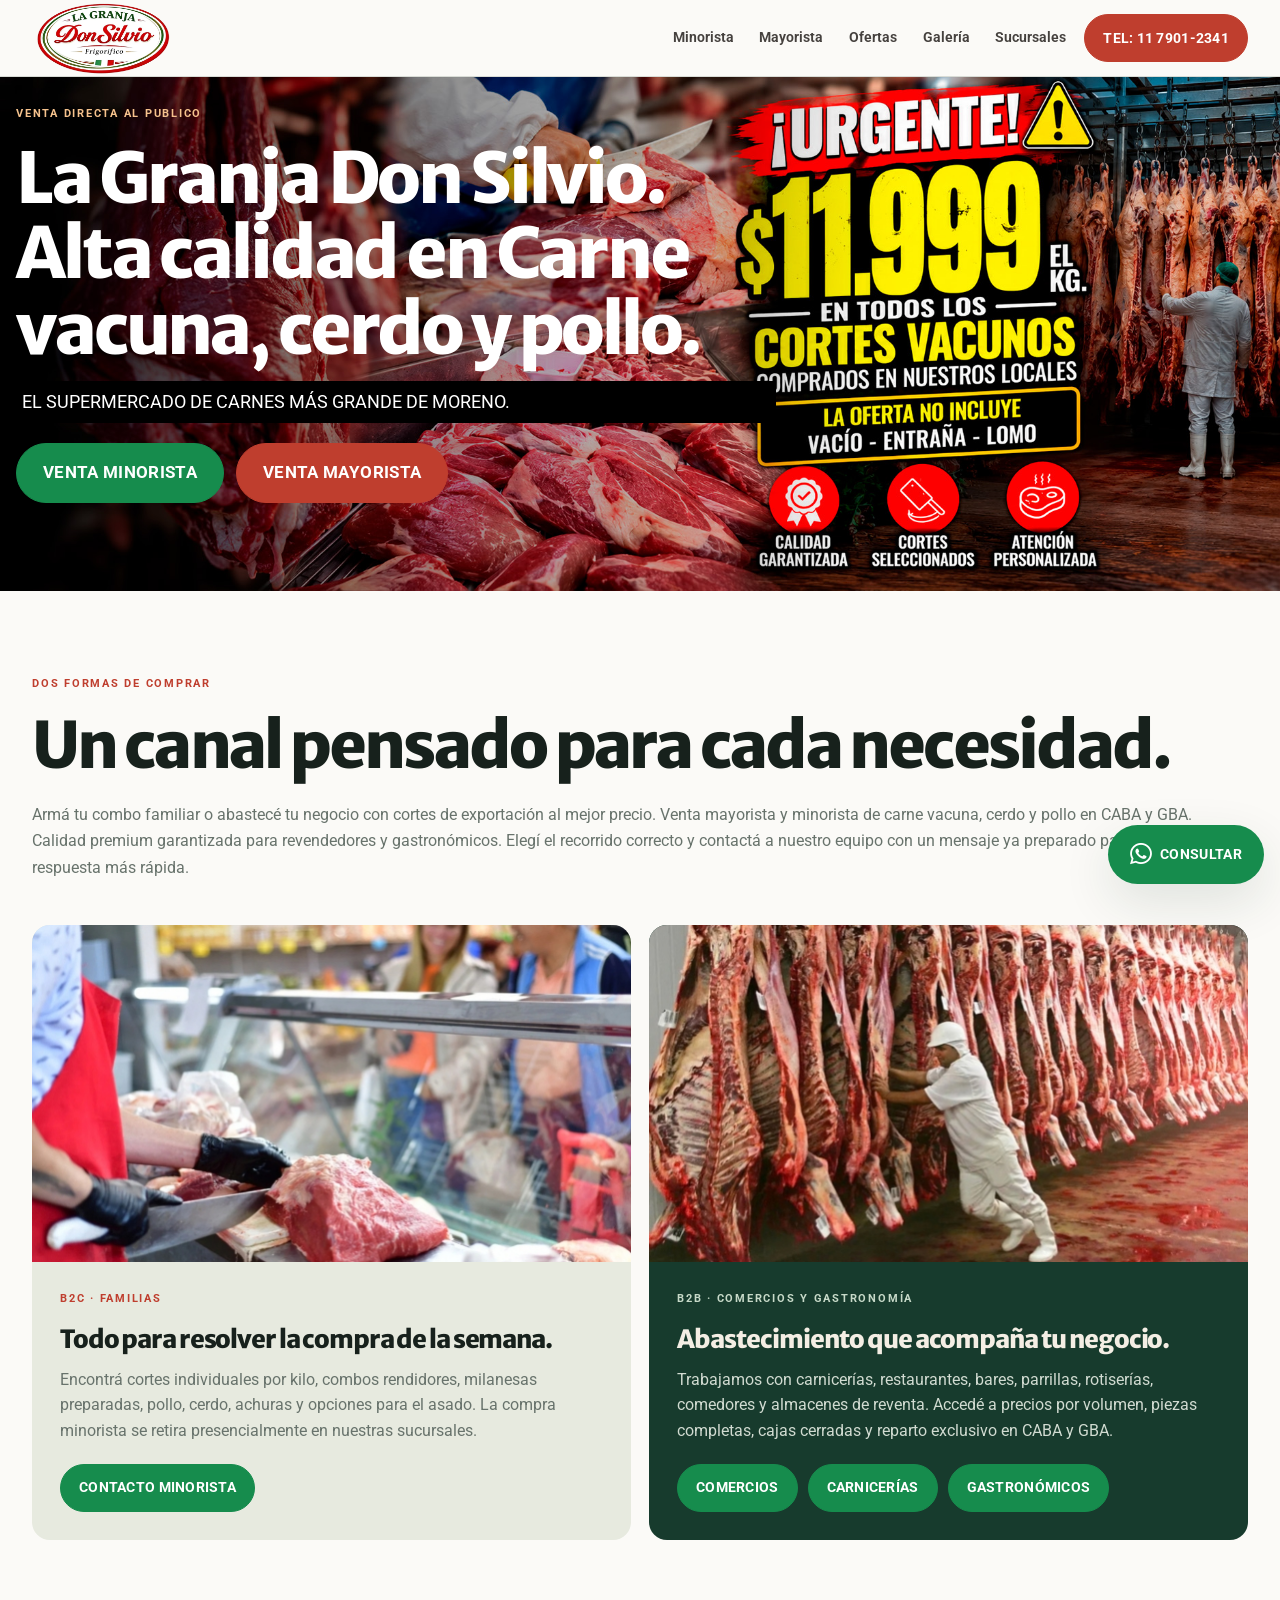
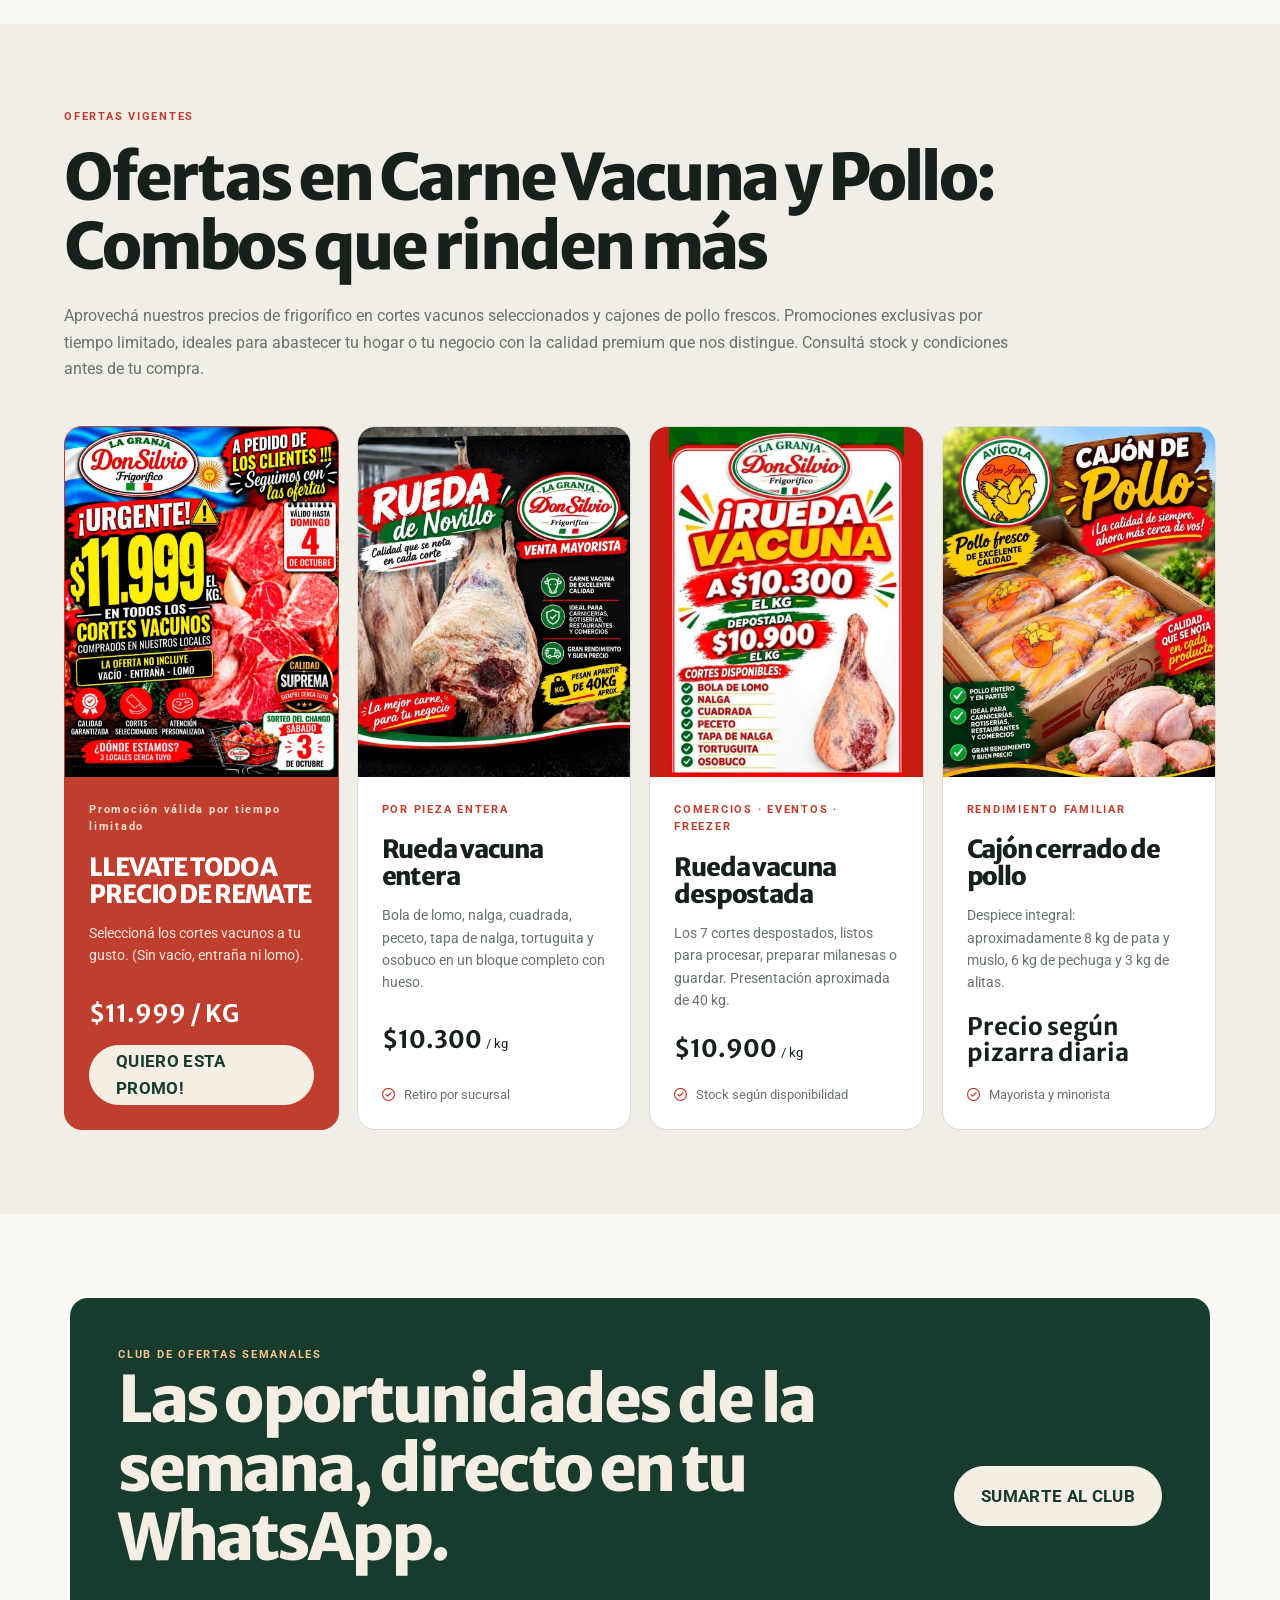
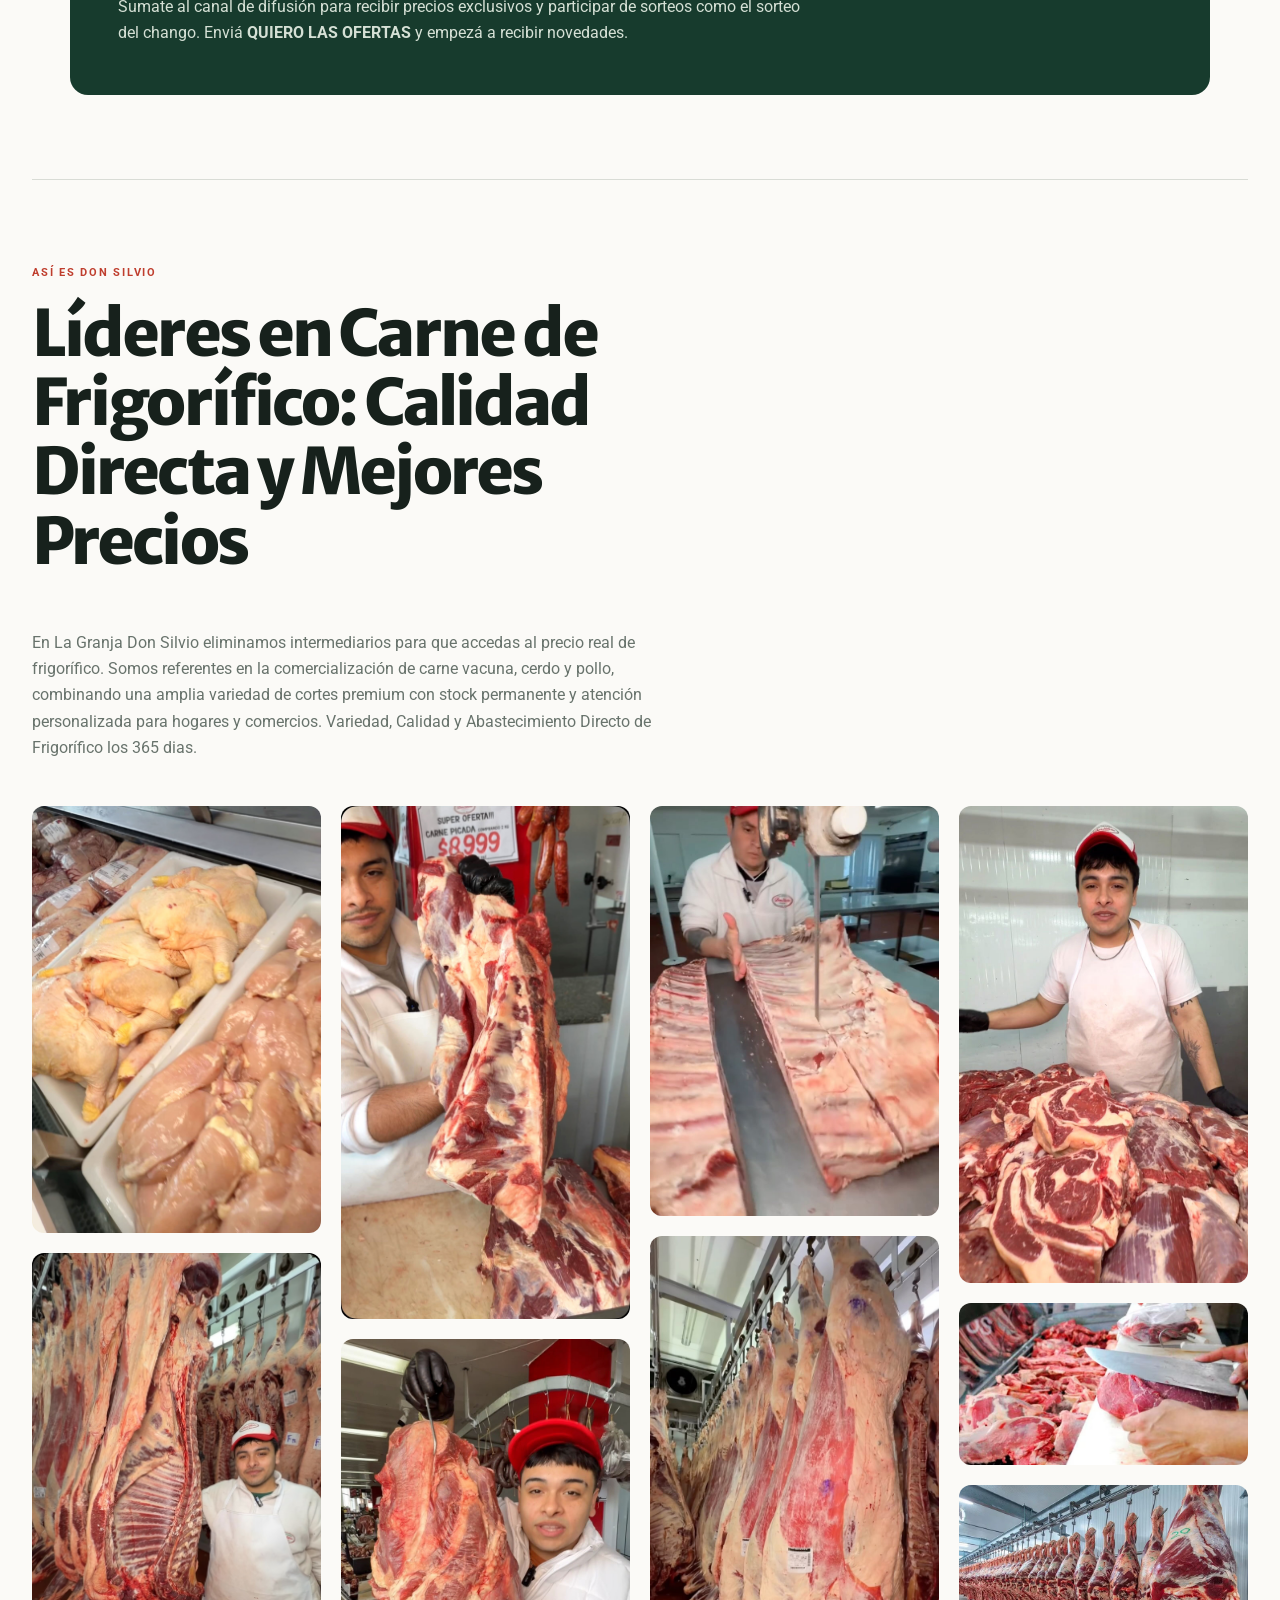
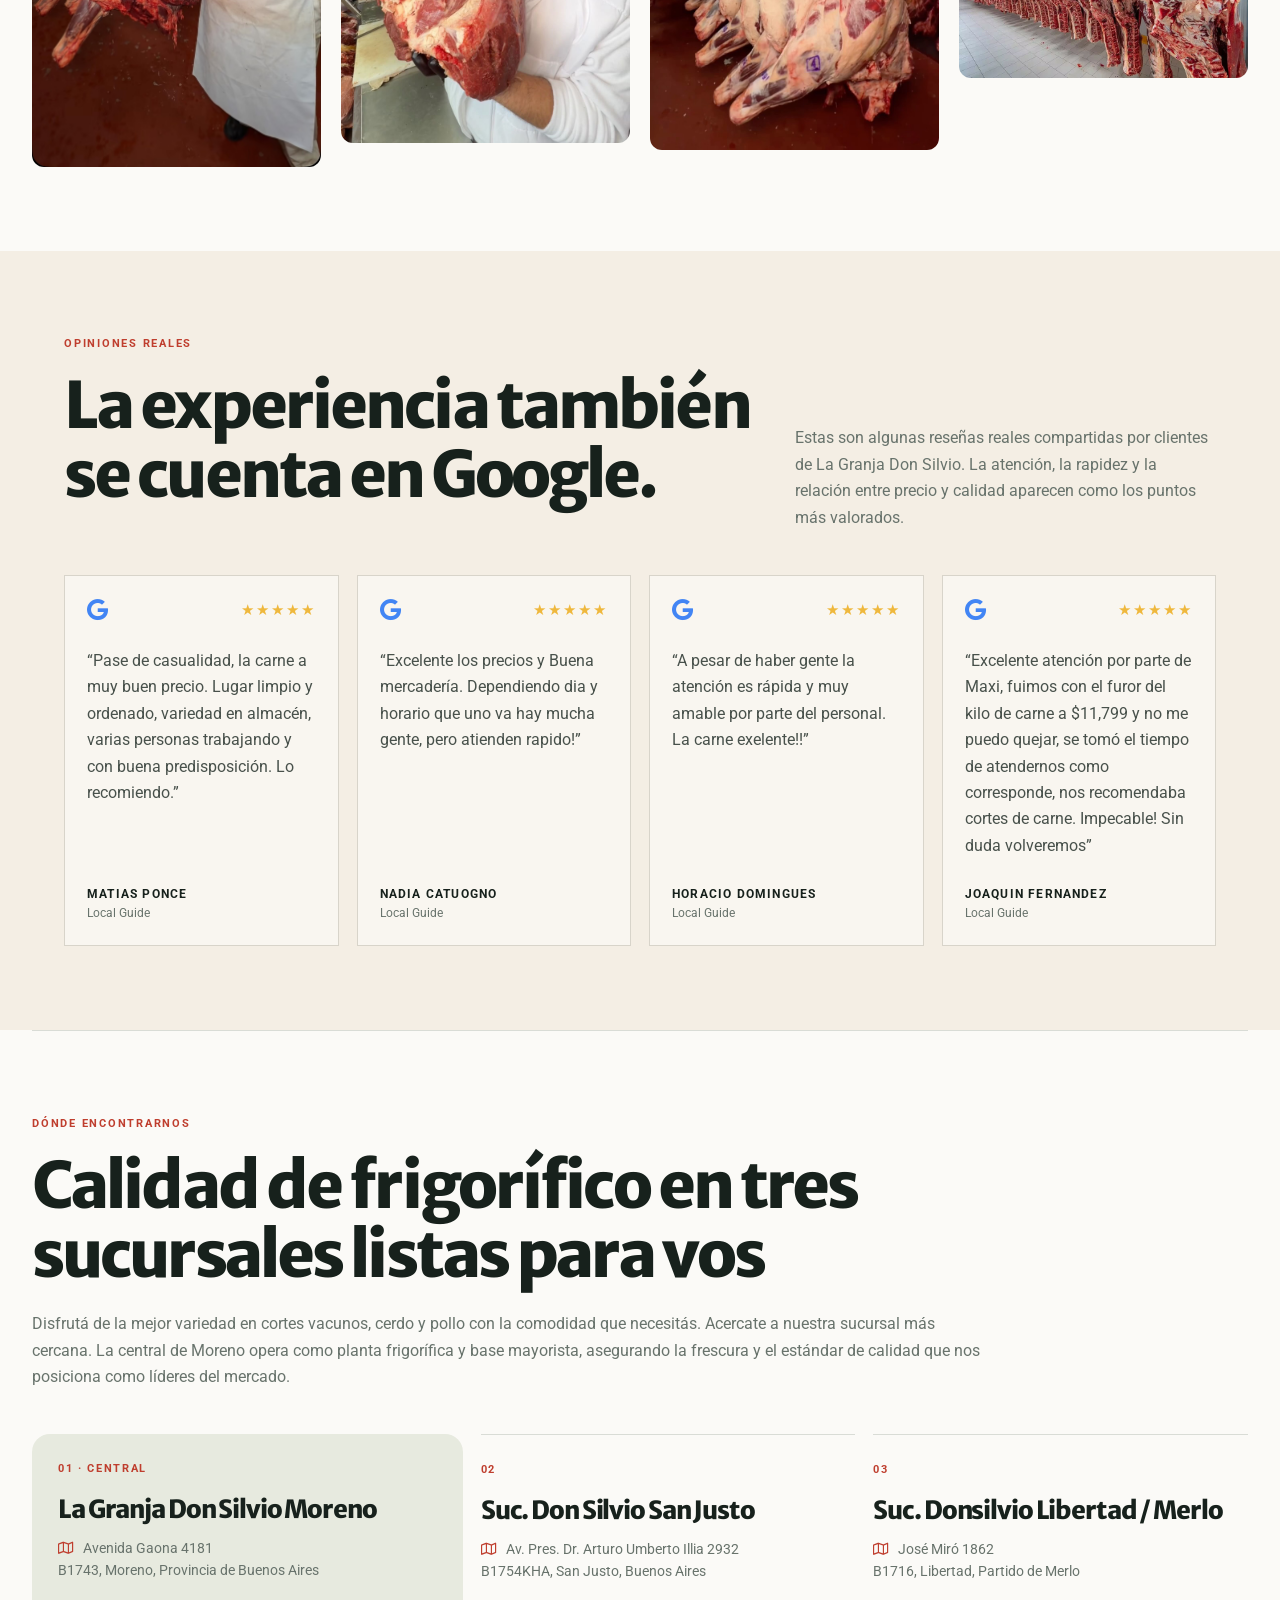
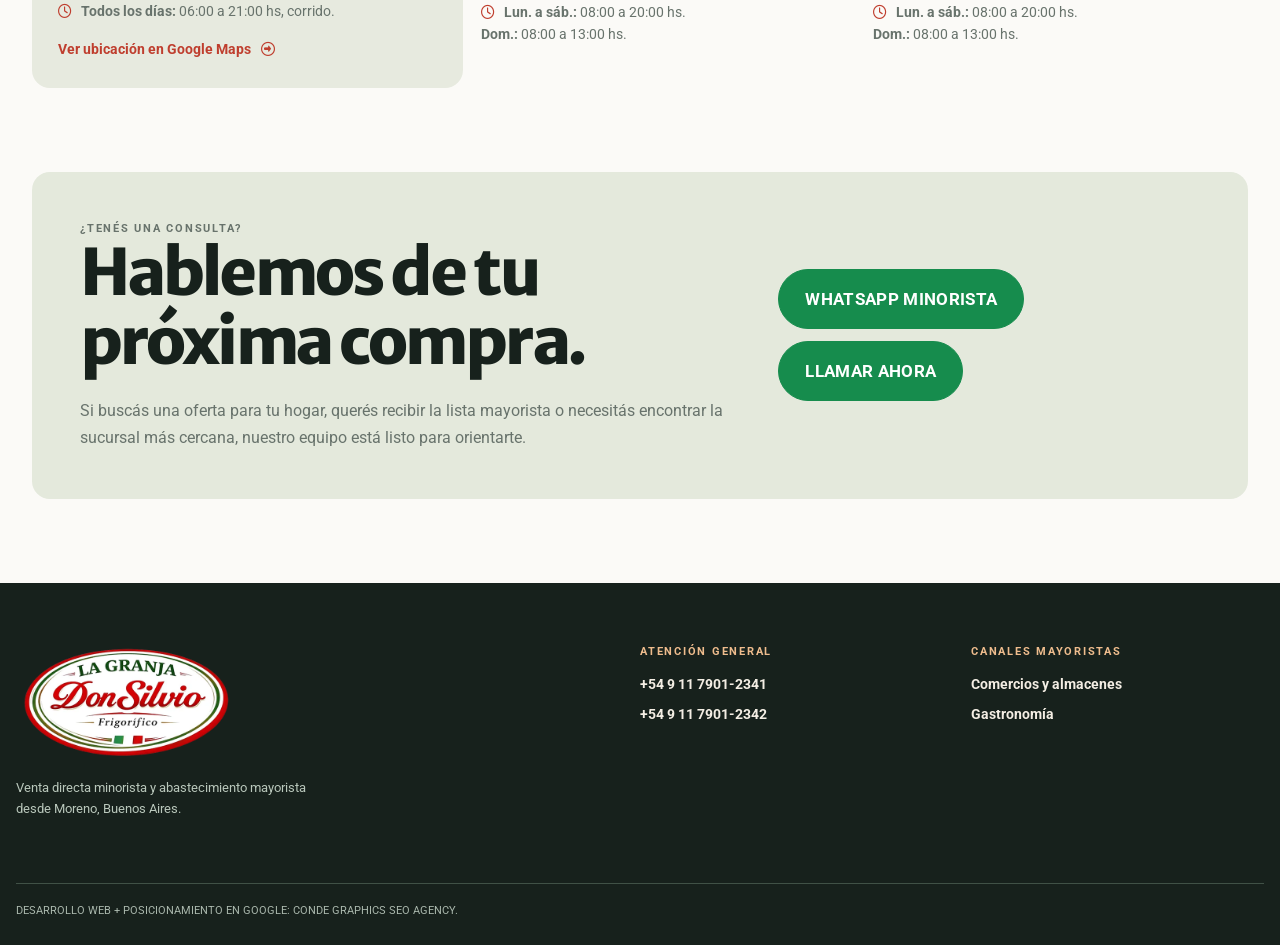
==== index.html @ 7be74b12 "Update hero headline and supporting copy" ====
<!doctype html>
<html lang="es-AR">
<head>
  <meta charset="utf-8">
  <meta name="viewport" content="width=device-width, initial-scale=1">
  <title>La Granja Don Silvio | Calidad en Carnes. Frigorífico en Moreno</title>
  <meta name="description" content="El Líderes en comercialización de carne premium en Argentina. Venta mayorista para restaurantes y minorista para tu hogar. Cortes de exportación de vacuna, cerdo y pollo.">
  <meta name="robots" content="index, follow">
  <meta name="theme-color" content="#173b2d">
  <link rel="canonical" href="https://lagranjadonsilvio.com/">
  <meta property="og:type" content="website">
  <meta property="og:locale" content="es_AR">
  <meta property="og:title" content="Carne Premium al Precio de Frigorífico | Don Silvio">
  <meta property="og:description" content="Líderes en venta mayorista y minorista de carne vacuna, cerdo y pollo. Cortes de exportación para tu hogar o negocio en CABA y GBA. ¡Consultá ofertas!">
  <meta property="og:image" content="https://lagranjadonsilvio.com/img/98.jpg">
  <meta property="og:url" content="https://lagranjadonsilvio.com/">
  <link rel="preload" as="image" href="img/hero-la-granja-don-silvio.jpg">
  <link rel="preconnect" href="https://fonts.googleapis.com">
  <link rel="preconnect" href="https://fonts.gstatic.com" crossorigin>
  <link href="https://fonts.googleapis.com/css2?family=Merriweather+Sans:wght@800&family=Roboto:wght@400;500;700&display=swap" rel="stylesheet">
  <link rel="stylesheet" href="https://cdnjs.cloudflare.com/ajax/libs/font-awesome/6.5.2/css/all.min.css" crossorigin="anonymous" referrerpolicy="no-referrer">
  <link rel="stylesheet" href="styles.css">
  <script type="application/ld+json">
  {
    "@context":"https://schema.org",
    "@type":"FoodEstablishment",
    "name":"La Granja Don Silvio",
    "alternateName":"Frigorífico Don Silvio",
    "description":"Planta frigorífica multiespecie con venta mayorista y minorista directa al público y al comercio.",
    "telephone":"+5491179012341",
    "url":"https://lagranjadonsilvio.com",
    "image":"img/hero-la-granja-don-silvio.jpg",
    "priceRange":"$$",
    "areaServed":["Ciudad Autónoma de Buenos Aires","Gran Buenos Aires"],
    "address":{"@type":"PostalAddress","streetAddress":"Avenida Gaona 4181","postalCode":"B1743","addressLocality":"Moreno","addressRegion":"Buenos Aires","addressCountry":"AR"},
    "openingHours":"Mo-Su 06:00-21:00",
    "sameAs":["https://maps.app.goo.gl/tid9VCw23KCvWT4F9"],
    "hasOfferCatalog":{"@type":"OfferCatalog","name":"Ofertas y productos Don Silvio","itemListElement":[
      {"@type":"Offer","name":"LLEVATE TODO A PRECIO DE REMATE","price":"11999","priceCurrency":"ARS","unitCode":"KGM"},
      {"@type":"Offer","name":"Rueda vacuna entera","price":"10300","priceCurrency":"ARS","unitCode":"KGM"},
      {"@type":"Offer","name":"Rueda vacuna despostada","price":"10900","priceCurrency":"ARS","unitCode":"KGM"}
    ]}
  }
  </script>
</head>
<body>
  <header class="site-header">
    <div class="header-inner">
      <a class="brand" href="#inicio" aria-label="La Granja Don Silvio, volver al inicio">
        <img src="img/logo-la-granja-don-silvio-2026-.webp" width="174" height="62" alt="La Granja Don Silvio">
      </a>
      <button class="menu-toggle" type="button" aria-expanded="false" aria-controls="main-nav" aria-label="Abrir menú de navegación">
        <span aria-hidden="true"></span><span aria-hidden="true"></span><span aria-hidden="true"></span>
      </button>
      <nav class="main-nav" id="main-nav" aria-label="Navegación principal">
        <a href="#minorista">Minorista</a>
        <a href="#mayorista">Mayorista</a>
        <a href="#ofertas">Ofertas</a>
        <a href="#galeria">Galería</a>
        <a href="#sucursales">Sucursales</a>
        <a class="mobile-nav-cta button" href="tel:+5491179012341">TEL: 11 7901-2341</a>
      </nav>
      <a class="button button-small header-cta" href="tel:+5491179012341">TEL: 11 7901-2341</a>
    </div>
  </header>

  <main id="inicio">
    <section class="hero hero-fullbleed">
      <div class="hero-copy section-wrap">
        <p class="eyebrow">VENTA DIRECTA AL PUBLICO</p>
        <h1>La Granja Don Silvio. Alta calidad en Carne vacuna, cerdo y pollo.</h1>
        <p class="lead">EL SUPERMERCADO DE CARNES MÁS GRANDE DE MORENO.</p>
        <div class="hero-actions"><a class="button button-green" href="#minorista">Venta Minorista</a><a class="button button-red" href="#mayorista">Venta Mayorista</a></div>
      </div>
    </section>

    <section class="split-section section-wrap" aria-labelledby="segmentos-title">
      <div class="section-heading segmentos-heading"><p class="eyebrow">DOS FORMAS DE COMPRAR</p><h2 id="segmentos-title">Un canal pensado para cada necesidad.</h2><p>Armá tu combo familiar o abastecé tu negocio con cortes de exportación al mejor precio. Venta mayorista y minorista de carne vacuna, cerdo y pollo en CABA y GBA. Calidad premium garantizada para revendedores y gastronómicos. Elegí el recorrido correcto y contactá a nuestro equipo con un mensaje ya preparado para recibir una respuesta más rápida.</p></div>
      <div class="segment-grid">
        <article id="minorista" class="segment-card segment-card-light"><div class="segment-photo"><img src="img/minorista-la-granja-don-silvio.jpg" width="600" height="360" alt="Compra minorista en La Granja Don Silvio" loading="lazy"></div><div class="segment-body"><span class="kicker">B2C · FAMILIAS</span><h3>Todo para resolver la compra de la semana.</h3><p>Encontrá cortes individuales por kilo, combos rendidores, milanesas preparadas, pollo, cerdo, achuras y opciones para el asado. La compra minorista se retira presencialmente en nuestras sucursales.</p><a class="button button-whatsapp button-small" href="https://wa.me/5491179012343?text=Hola%20Don%20Silvio,%20quiero%20hacer%20una%20consulta%20minorista">Contacto minorista</a></div></article>
        <article id="mayorista" class="segment-card segment-card-dark"><div class="segment-photo"><img src="img/mayorista-la-granja-don-silvio.jpg" width="600" height="360" alt="Abastecimiento mayorista de La Granja Don Silvio" loading="lazy"></div><div class="segment-body"><span class="kicker">B2B · COMERCIOS Y GASTRONOMÍA</span><h3>Abastecimiento que acompaña tu negocio.</h3><p>Trabajamos con carnicerías, restaurantes, bares, parrillas, rotiserías, comedores y almacenes de reventa. Accedé a precios por volumen, piezas completas, cajas cerradas y reparto exclusivo en CABA y GBA.</p><div class="segment-actions"><a class="button button-whatsapp button-small" href="https://wa.me/5491128011111?text=Hola,%20tengo%20un%20comercio%20y%20quiero%20info%20de%20la%20lista%20mayorista">Comercios</a><a class="button button-whatsapp button-small" href="https://wa.me/5491179012342?text=Hola,%20tengo%20una%20carnicer%C3%ADa%20y%20quiero%20info%20de%20la%20lista%20mayorista">Carnicerías</a><a class="button button-whatsapp button-small" href="https://wa.me/5491133142222?text=Hola,%20tengo%20un%20negocio%20gastron%C3%B3mico%20y%20quiero%20info%20de%20la%20lista%20mayorista">Gastronómicos</a></div></div></article>
      </div>
    </section>

    <section id="ofertas" class="offers" aria-labelledby="ofertas-title"><div class="section-wrap"><div class="section-heading"><p class="eyebrow">OFERTAS VIGENTES</p><h2 id="ofertas-title">Ofertas en Carne Vacuna y Pollo: Combos que rinden más</h2><p>Aprovechá nuestros precios de frigorífico en cortes vacunos seleccionados y cajones de pollo frescos. Promociones exclusivas por tiempo limitado, ideales para abastecer tu hogar o tu negocio con la calidad premium que nos distingue. Consultá stock y condiciones antes de tu compra.</p></div><div class="offer-grid">
      <article class="offer-card offer-featured"><a class="offer-photo" href="#offer-lightbox-01" aria-label="Ampliar foto de la oferta LLEVATE TODO A PRECIO DE REMATE"><img src="img/01.jpg" width="896" height="1148" alt="Oferta exclusiva: llevate todo a precio de remate por $11.999 el kilo" loading="lazy"></a><div class="offer-content"><span class="offer-tag">Promoción válida por tiempo limitado</span><h3>LLEVATE TODO A PRECIO DE REMATE</h3><p>Seleccioná los cortes vacunos a tu gusto. (Sin vacío, entraña ni lomo).</p><strong>$11.999 / KG</strong><a class="button button-light" href="https://wa.me/5491179012343?text=Vengo%20de%20la%20Web%2C%20deseo%20m%C3%A1s%20informaci%C3%B3n%20de%20la%20Promo%20%2411.999.-%20todos%20los%20cortes%20vacunos">Quiero esta Promo!</a></div></article>
      <article class="offer-card"><a class="offer-photo" href="#offer-lightbox-02" aria-label="Ampliar foto de rueda vacuna entera"><img src="img/02.jpg" width="896" height="1148" alt="Rueda de novillo para venta mayorista" loading="lazy"></a><div class="offer-content"><span class="offer-tag">POR PIEZA ENTERA</span><h3>Rueda vacuna entera</h3><p>Bola de lomo, nalga, cuadrada, peceto, tapa de nalga, tortuguita y osobuco en un bloque completo con hueso.</p><strong>$10.300 <small>/ kg</small></strong><span class="card-note"><i class="fa-regular fa-circle-check" aria-hidden="true"></i> Retiro por sucursal</span></div></article>
      <article class="offer-card"><a class="offer-photo" href="#offer-lightbox-04" aria-label="Ampliar foto de rueda vacuna despostada"><img src="img/04.jpg" width="896" height="1148" alt="Rueda vacuna a $10.300 por kilo y despostada a $10.900 por kilo" loading="lazy"></a><div class="offer-content"><span class="offer-tag">COMERCIOS · EVENTOS · FREEZER</span><h3>Rueda vacuna despostada</h3><p>Los 7 cortes despostados, listos para procesar, preparar milanesas o guardar. Presentación aproximada de 40 kg.</p><strong>$10.900 <small>/ kg</small></strong><span class="card-note"><i class="fa-regular fa-circle-check" aria-hidden="true"></i> Stock según disponibilidad</span></div></article>
      <article class="offer-card"><a class="offer-photo" href="#offer-lightbox-03" aria-label="Ampliar foto de cajón cerrado de pollo"><img src="img/03.jpg" width="896" height="1148" alt="Cajón cerrado de pollo de calidad para familias y comercios" loading="lazy"></a><div class="offer-content"><span class="offer-tag">RENDIMIENTO FAMILIAR</span><h3>Cajón cerrado de pollo</h3><p>Despiece integral: aproximadamente 8 kg de pata y muslo, 6 kg de pechuga y 3 kg de alitas.</p><strong>Precio según pizarra diaria</strong><span class="card-note"><i class="fa-regular fa-circle-check" aria-hidden="true"></i> Mayorista y minorista</span></div></article>
      <div id="offer-lightbox-01" class="lightbox" role="dialog" aria-modal="true" aria-labelledby="offer-lightbox-title-01"><a class="lightbox-backdrop" href="#ofertas" aria-label="Cerrar imagen ampliada"></a><div class="lightbox-content"><a class="lightbox-close" href="#ofertas" aria-label="Cerrar imagen ampliada">×</a><h3 id="offer-lightbox-title-01" class="sr-only">LLEVATE TODO A PRECIO DE REMATE</h3><img src="img/01.jpg" width="896" height="1148" alt="Oferta exclusiva: llevate todo a precio de remate por $11.999 el kilo"></div></div>
      <div id="offer-lightbox-02" class="lightbox" role="dialog" aria-modal="true" aria-labelledby="offer-lightbox-title-02"><a class="lightbox-backdrop" href="#ofertas" aria-label="Cerrar imagen ampliada"></a><div class="lightbox-content"><a class="lightbox-close" href="#ofertas" aria-label="Cerrar imagen ampliada">×</a><h3 id="offer-lightbox-title-02" class="sr-only">Rueda vacuna entera</h3><img src="img/02.jpg" width="896" height="1148" alt="Rueda de novillo para venta mayorista"></div></div>
      <div id="offer-lightbox-03" class="lightbox" role="dialog" aria-modal="true" aria-labelledby="offer-lightbox-title-03"><a class="lightbox-backdrop" href="#ofertas" aria-label="Cerrar imagen ampliada"></a><div class="lightbox-content"><a class="lightbox-close" href="#ofertas" aria-label="Cerrar imagen ampliada">×</a><h3 id="offer-lightbox-title-03" class="sr-only">Cajón cerrado de pollo</h3><img src="img/03.jpg" width="896" height="1148" alt="Cajón cerrado de pollo de calidad para familias y comercios"></div></div>
      <div id="offer-lightbox-04" class="lightbox" role="dialog" aria-modal="true" aria-labelledby="offer-lightbox-title-04"><a class="lightbox-backdrop" href="#ofertas" aria-label="Cerrar imagen ampliada"></a><div class="lightbox-content"><a class="lightbox-close" href="#ofertas" aria-label="Cerrar imagen ampliada">×</a><h3 id="offer-lightbox-title-04" class="sr-only">Rueda vacuna despostada</h3><img src="img/04.jpg" width="896" height="1148" alt="Rueda vacuna a $10.300 por kilo y despostada a $10.900 por kilo"></div></div>
    </div></div></section>

    <section class="club section-wrap"><div><p class="eyebrow">CLUB DE OFERTAS SEMANALES</p><h2>Las oportunidades de la semana, directo en tu WhatsApp.</h2><p>Sumate al canal de difusión para recibir precios exclusivos y participar de sorteos como el sorteo del chango. Enviá <strong>QUIERO LAS OFERTAS</strong> y empezá a recibir novedades.</p></div><a class="button button-light" href="https://wa.me/5491179012343?text=QUIERO%20LAS%20OFERTAS">Sumarte al club</a></section>

    <section id="galeria" class="gallery section-wrap" aria-labelledby="galeria-title"><div class="section-heading gallery-heading"><div><p class="eyebrow">ASÍ ES DON SILVIO</p><h2 id="galeria-title">Líderes en Carne de Frigorífico: Calidad Directa y Mejores Precios</h2></div><p>En La Granja Don Silvio eliminamos intermediarios para que accedas al precio real de frigorífico. Somos referentes en la comercialización de carne vacuna, cerdo y pollo, combinando una amplia variedad de cortes premium con stock permanente y atención personalizada para hogares y comercios. Variedad, Calidad y Abastecimiento Directo de Frigorífico los 365 dias.</p></div><div class="gallery-grid">
      <figure class="gallery-item"><img src="img/2.jpeg" width="900" height="1200" alt="Cortes y productos de La Granja Don Silvio" loading="lazy"></figure>
      <figure class="gallery-item"><img src="img/5.jpeg" width="900" height="1200" alt="Productos cárnicos exhibidos en el local" loading="lazy"></figure>
      <figure class="gallery-item"><img src="img/6.jpeg" width="900" height="1200" alt="Atención y productos en sucursal Don Silvio" loading="lazy"></figure>
      <figure class="gallery-item"><img src="img/7.jpeg" width="1200" height="800" alt="Oferta y mercadería en sucursal" loading="lazy"></figure>
      <figure class="gallery-item"><img src="img/9.jpeg" width="900" height="1200" alt="Cortes de carne listos para llevar" loading="lazy"></figure>
      <figure class="gallery-item"><img src="img/10.jpeg" width="900" height="1200" alt="Selección de productos frescos Don Silvio" loading="lazy"></figure>
      <figure class="gallery-item"><img src="img/12.jpeg" width="900" height="1200" alt="Mercadería disponible en La Granja Don Silvio" loading="lazy"></figure>
      <figure class="gallery-item"><img src="img/099.jpg" width="767" height="430" alt="Trabajo cotidiano en La Granja Don Silvio" loading="lazy"></figure>
      <figure class="gallery-item"><img src="img/98.jpg" width="804" height="536" alt="Equipo y espacios de La Granja Don Silvio" loading="lazy"></figure>
    </div></section>

    <section class="reviews" aria-labelledby="reviews-title"><div class="section-wrap"><div class="reviews-top"><div><p class="eyebrow">OPINIONES REALES</p><h2 id="reviews-title">La experiencia también se cuenta en Google.</h2></div><p>Estas son algunas reseñas reales compartidas por clientes de La Granja Don Silvio. La atención, la rapidez y la relación entre precio y calidad aparecen como los puntos más valorados.</p></div><div class="reviews-grid">
      <article class="review-card"><div class="review-source"><i class="fa-brands fa-google" aria-hidden="true"></i><span>★★★★★</span></div><blockquote>“Pase de casualidad, la carne a muy buen precio. Lugar limpio y ordenado, variedad en almacén, varias personas trabajando y con buena predisposición. Lo recomiendo.”</blockquote><div class="review-author"><strong>Matias Ponce</strong><small>Local Guide</small></div></article>
      <article class="review-card"><div class="review-source"><i class="fa-brands fa-google" aria-hidden="true"></i><span>★★★★★</span></div><blockquote>“Excelente los precios y Buena mercadería. Dependiendo dia y horario que uno va hay mucha gente, pero atienden rapido!”</blockquote><div class="review-author"><strong>Nadia Catuogno</strong><small>Local Guide</small></div></article>
      <article class="review-card"><div class="review-source"><i class="fa-brands fa-google" aria-hidden="true"></i><span>★★★★★</span></div><blockquote>“A pesar de haber gente la atención es rápida y muy amable por parte del personal. La carne exelente!!”</blockquote><div class="review-author"><strong>Horacio Domingues</strong><small>Local Guide</small></div></article>
      <article class="review-card"><div class="review-source"><i class="fa-brands fa-google" aria-hidden="true"></i><span>★★★★★</span></div><blockquote>“Excelente atención por parte de Maxi, fuimos con el furor del kilo de carne a $11,799 y no me puedo quejar, se tomó el tiempo de atendernos como corresponde, nos recomendaba cortes de carne. Impecable! Sin duda volveremos”</blockquote><div class="review-author"><strong>Joaquin Fernandez</strong><small>Local Guide</small></div></article>
    </div></div></section>

    <section id="sucursales" class="branches section-wrap" aria-labelledby="sucursales-title"><div class="section-heading"><p class="eyebrow">DÓNDE ENCONTRARNOS</p><h2 id="sucursales-title">Calidad de frigorífico en tres sucursales listas para vos</h2><p>Disfrutá de la mejor variedad en cortes vacunos, cerdo y pollo con la comodidad que necesitás. Acercate a nuestra sucursal más cercana. La central de Moreno opera como planta frigorífica y base mayorista, asegurando la frescura y el estándar de calidad que nos posiciona como líderes del mercado.</p></div><div class="branch-grid">
      <article class="branch-card branch-card-featured"><span class="branch-number">01 · CENTRAL</span><h3>La Granja Don Silvio Moreno</h3><address><i class="fa-regular fa-map" aria-hidden="true"></i> Avenida Gaona 4181<br>B1743, Moreno, Provincia de Buenos Aires</address><p><i class="fa-regular fa-clock" aria-hidden="true"></i> <strong>Todos los días:</strong> 06:00 a 21:00 hs, corrido.</p><a class="text-link" href="https://maps.app.goo.gl/tid9VCw23KCvWT4F9">Ver ubicación en Google Maps <i class="fa-regular fa-circle-right" aria-hidden="true"></i></a></article>
      <article class="branch-card"><span class="branch-number">02</span><h3>Suc. Don Silvio San Justo</h3><address><i class="fa-regular fa-map" aria-hidden="true"></i> Av. Pres. Dr. Arturo Umberto Illia 2932<br>B1754KHA, San Justo, Buenos Aires</address><p><i class="fa-regular fa-clock" aria-hidden="true"></i> <strong>Lun. a sáb.:</strong> 08:00 a 20:00 hs.<br><strong>Dom.:</strong> 08:00 a 13:00 hs.</p></article>
      <article class="branch-card"><span class="branch-number">03</span><h3>Suc. Donsilvio Libertad / Merlo</h3><address><i class="fa-regular fa-map" aria-hidden="true"></i> José Miró 1862<br>B1716, Libertad, Partido de Merlo</address><p><i class="fa-regular fa-clock" aria-hidden="true"></i> <strong>Lun. a sáb.:</strong> 08:00 a 20:00 hs.<br><strong>Dom.:</strong> 08:00 a 13:00 hs.</p></article>
    </div></section>

    <section class="final-cta section-wrap"><div><p class="eyebrow">¿TENÉS UNA CONSULTA?</p><h2>Hablemos de tu próxima compra.</h2><p>Si buscás una oferta para tu hogar, querés recibir la lista mayorista o necesitás encontrar la sucursal más cercana, nuestro equipo está listo para orientarte.</p></div><div class="final-actions"><a class="button button-green" href="https://wa.me/5491179012343?text=Hola%20Don%20Silvio,%20quiero%20hacer%20una%20consulta%20minorista">WhatsApp minorista</a><a class="button button-green" href="tel:+5491179012341">Llamar ahora</a></div></section>
  </main>

  <footer class="site-footer"><div class="footer-inner"><div><img src="img/logo-la-granja-don-silvio-2026-.webp" width="220" height="117" alt="La Granja Don Silvio" loading="lazy"><p>Venta directa minorista y abastecimiento mayorista desde Moreno, Buenos Aires.</p></div><div class="footer-contact"><span class="eyebrow">ATENCIÓN GENERAL</span><a href="tel:+5491179012341">+54 9 11 7901-2341</a><a href="tel:+5491179012342">+54 9 11 7901-2342</a></div><div class="footer-contact"><span class="eyebrow">CANALES MAYORISTAS</span><a href="https://wa.me/5491128011111?text=Hola,%20tengo%20un%20comercio%20y%20deseo%20recibir%20lista%20mayorista%20y%20entregas">Comercios y almacenes</a><a href="https://wa.me/5491133142222?text=Hola,%20represento%20un%20local%20gastron%C3%B3mico%20y%20quiero%20abastecerme%20con%20Don%20Silvio">Gastronomía</a></div></div><div class="footer-bottom"><a href="https://www.condegraphics.com/" target="_blank" rel="noopener">DESARROLLO WEB + POSICIONAMIENTO EN GOOGLE: CONDE GRAPHICS SEO AGENCY.</a></div></footer>
  <a class="whatsapp-float" href="https://wa.me/5491179012343?text=Hola%20Don%20Silvio,%20quiero%20hacer%20una%20consulta%20minorista" aria-label="Consultar por WhatsApp minorista"><i class="fa-brands fa-whatsapp" aria-hidden="true"></i><span>Consultar</span></a>
  <script>
    const siteHeader = document.querySelector('.site-header');
    const menuToggle = document.querySelector('.menu-toggle');
    const mainNav = document.querySelector('#main-nav');

    function closeMobileMenu() {
      siteHeader.classList.remove('menu-open');
      document.body.classList.remove('menu-open');
      menuToggle.setAttribute('aria-expanded', 'false');
      menuToggle.setAttribute('aria-label', 'Abrir menú de navegación');
    }

    menuToggle.addEventListener('click', function () {
      const isOpen = siteHeader.classList.toggle('menu-open');
      document.body.classList.toggle('menu-open', isOpen);
      menuToggle.setAttribute('aria-expanded', String(isOpen));
      menuToggle.setAttribute('aria-label', isOpen ? 'Cerrar menú de navegación' : 'Abrir menú de navegación');
    });

    mainNav.querySelectorAll('a').forEach(function (link) {
      link.addEventListener('click', closeMobileMenu);
    });

    document.addEventListener('click', function (event) {
      if (!siteHeader.contains(event.target)) closeMobileMenu();
    });

    document.addEventListener('keydown', function (event) {
      if (event.key === 'Escape') {
        const wasOpen = siteHeader.classList.contains('menu-open');
        closeMobileMenu();
        if (wasOpen) menuToggle.focus();
      }
    });
  </script>
</body>
</html>
---- styles.css ----
:root{--forest:#173b2d;--forest-2:#285943;--cream:#f4eee4;--paper:#fbfaf7;--paper-2:#f1eee8;--red:#bf3e2e;--ink:#17211c;--muted:#68736c;--line:#d9dcd6;--white:#fff;--gold:#efb83d;--shadow:0 18px 50px rgba(23,59,45,.12);--radius:18px}*{box-sizing:border-box}html{scroll-behavior:smooth}body{margin:0;background:var(--paper);color:var(--ink);font-family:"Roboto",Arial,sans-serif;line-height:1.6}body.menu-open{overflow:hidden}body.menu-open::before{position:fixed;inset:0;z-index:90;background:rgba(0,0,0,.68);content:""}img{display:block;max-width:100%;height:auto}a{color:inherit}a:focus-visible,.button:focus-visible{outline:3px solid #efb83d;outline-offset:4px}.site-header{position:sticky;top:0;z-index:20;background:rgba(251,250,247,.96);border-bottom:1px solid var(--line);backdrop-filter:blur(14px)}.header-inner{width:min(1464px,calc(100% - 32px));min-height:76px;margin:auto;display:flex;align-items:center;justify-content:space-between;gap:18px}.brand{display:block;line-height:0;flex:0 0 auto}.brand img{width:142px;height:auto;object-fit:contain}.menu-toggle{display:none}main-nav a,.main-nav a{text-decoration:none;font-size:13px;font-weight:700}.main-nav a:hover{color:var(--red)}.button{display:inline-flex;align-items:center;justify-content:center;gap:10px;min-height:60px;padding:0 26px;border-radius:999px;background:var(--red);border:1px solid var(--red);color:#fff;text-decoration:none;font-size:17px;font-weight:700;text-transform:uppercase;letter-spacing:.02em;transition:transform .18s ease,background .18s ease}.button:hover{background:#a63225;transform:translateY(-2px)}.button-small{min-height:48px;padding:0 18px;font-size:14px}.button-outline{background:transparent;color:var(--forest);border-color:var(--forest)}.button-light{background:var(--cream);border-color:var(--cream);color:var(--forest)}.button-green{background:#168c4d;border-color:#168c4d;color:#fff}.button-green:hover{background:#127a41}.button-red{background:var(--red);border-color:var(--red);color:#fff}.button-red:hover{background:#a63225}.main-nav .mobile-nav-cta{display:none}.header-cta{display:flex}.section-wrap{width:min(1416px,100%);margin-inline:auto}.hero{display:block;min-height:clamp(620px,78vh,860px);padding:0;background:#173b2d url("img/hero-la-granja-don-silvio-2026.jpg") center top/100% auto no-repeat}.eyebrow,.kicker,.offer-tag{margin:0 0 18px;color:var(--red);font-size:11px;font-weight:700;letter-spacing:.16em}.hero h1,h2,h3{font-family:"Merriweather Sans",Arial,sans-serif;font-weight:800;line-height:1.08;letter-spacing:-.045em}.hero-copy{display:flex;flex-direction:column;justify-content:center;min-height:clamp(620px,78vh,860px);padding-top:120px;padding-bottom:64px;color:#fff}.hero .eyebrow{color:#f5c28d}.hero h1{max-width:700px;margin:0 0 22px;font-size:clamp(38px,9vw,70px)}h2{margin:0 0 22px;font-size:clamp(34px,6vw,64px)}h3{margin:0 0 14px;font-size:25px}.lead{max-width:650px;margin:0;color:var(--muted);font-size:18px}.hero .lead{display:inline;max-width:760px;margin:0;padding:.15em .35em;background:#000;color:#fff;line-height:2;box-decoration-break:clone;-webkit-box-decoration-break:clone}.hero .button-outline{border-color:#fff;color:#fff}.hero .hero-notes{color:#f1f4ee}.hero-fullbleed .hero-copy{width:min(1416px,calc(100% - 32px));margin-inline:auto}.hero-actions{display:flex;flex-wrap:wrap;gap:12px;margin:30px 0 18px}.hero-notes{display:flex;flex-wrap:wrap;gap:18px;color:var(--muted);font-size:12px;font-weight:700}.hero-notes i,.card-note i,.branch-card address i,.branch-card p i{margin-right:6px;color:var(--red)}.hero-media{position:relative;overflow:hidden;min-height:390px;border-radius:var(--radius);background:var(--forest)}.hero-media img{width:100%;height:100%;min-height:390px;object-fit:cover}.hero-caption{position:absolute;left:18px;right:18px;bottom:18px;display:flex;flex-direction:column;padding:16px 18px;border-radius:12px;background:rgba(23,59,45,.88);color:#fff}.hero-caption span{font-size:11px;text-transform:uppercase;letter-spacing:.12em;opacity:.78}.hero-caption strong{font-family:"Merriweather Sans",sans-serif;font-size:19px}.text-link{display:inline-flex;align-items:center;gap:10px;margin-top:auto;color:var(--red);font-size:14px;font-weight:700;text-decoration:none}.text-link:hover{text-decoration:underline}.text-link-light{color:var(--cream)}.split-section,.offers,.gallery,.reviews,.branches{padding:84px 0}.section-heading{max-width:760px;margin-bottom:44px}.offers .section-heading{max-width:950px}.branches .section-heading{max-width:950px}.section-heading>p:last-child{margin:0;color:var(--muted);font-size:16px;line-height:1.65}.segment-grid,.offer-grid,.reviews-grid,.branch-grid{display:grid;gap:18px}.segment-card{display:flex;flex-direction:column;align-items:stretch;padding:0;border-radius:var(--radius);overflow:hidden}.segment-card-light{background:#e7eadf}.segment-card-dark{background:var(--forest);color:var(--cream)}.segment-photo{width:100%;aspect-ratio:16/9;overflow:hidden;background:var(--paper-2)}.segment-photo img{width:100%;height:100%;object-fit:cover;display:block}.segment-body{display:flex;flex:1;flex-direction:column;align-items:flex-start;padding:28px}.segment-body>.button,.segment-body>.segment-actions{margin-top:auto}.segment-actions{display:flex;flex-wrap:wrap;gap:10px}.button-whatsapp{background:#168c4d;border-color:#168c4d;color:#fff}.button-whatsapp:hover{background:#127a41}.icon-whatsapp-outline{width:16px;height:16px;flex:none}.segment-card h3{font-size:clamp(18px,2.1vw,25px)}.segment-card p{max-width:640px;margin:0 0 20px;color:var(--muted)}.segment-card-dark p{color:#d1dbd1}.segment-card-dark .kicker{color:#c7d9c8}.offers{background:var(--paper-2);width:100%;padding:84px 16px}.offer-grid{grid-template-columns:1fr}.offer-card{overflow:hidden;display:flex;flex-direction:column;border:1px solid var(--line);border-radius:var(--radius);background:var(--white)}.offer-photo{display:block;aspect-ratio:auto;overflow:hidden;background:#ddd;cursor:zoom-in}.offer-photo img{width:100%;height:auto;object-fit:contain;transition:none}.offer-card:hover .offer-photo img{transform:none}.offer-content{display:flex;flex:1;flex-direction:column;align-items:flex-start;padding:24px}.offer-featured{background:var(--red);border-color:var(--red);color:#fff}.offer-featured .offer-tag{color:#ffe1d3}.offer-card p{margin:0 0 20px;color:var(--muted);font-size:14px}.offer-featured p{color:#ffe8df}.offer-card strong{margin-top:auto;margin-bottom:18px;font-family:"Merriweather Sans",sans-serif;font-size:24px;line-height:1.1}.offer-card small{font-family:Roboto,sans-serif;font-size:13px;font-weight:400}.card-note{margin-top:auto;color:var(--muted);font-size:13px}.club{display:flex;flex-direction:column;gap:32px;margin-block:84px;padding:48px;border-radius:var(--radius);background:var(--forest);color:var(--cream)}.club.section-wrap{width:min(1140px,100%)}.club h2{max-width:720px}.club p{max-width:700px;margin:0;color:#d5e0d5;line-height:1.65}.club .eyebrow{color:#f5c28d}.gallery{border-top:1px solid var(--line)}.gallery-heading{display:flex;flex-direction:column;gap:28px;max-width:950px}.gallery-heading>p{max-width:620px;margin:0;color:var(--muted);line-height:1.65}#galeria-title{max-width:620px}.gallery-grid{columns:2;column-gap:14px}.gallery-item{display:block;overflow:hidden;break-inside:avoid;margin:0 0 14px;border-radius:12px;background:var(--paper-2)}.gallery-item img{width:100%;height:auto;display:block;transition:transform .5s cubic-bezier(.22,.61,.36,1)}.gallery-item:hover img{transform:scale(1.045)}.gallery-item figcaption{display:none}.reviews{background:var(--cream);width:100%;padding:84px 16px}.reviews-top{display:grid;gap:28px;margin-bottom:44px}.reviews-top>p{max-width:430px;margin:0;color:var(--muted);line-height:1.65}.reviews-grid{grid-template-columns:repeat(1,minmax(0,1fr))}.review-card{display:flex;flex-direction:column;min-height:300px;padding:22px;border:1px solid #d8d4ca;background:rgba(255,255,255,.42)}.review-source{display:flex;align-items:center;justify-content:space-between;margin-bottom:26px}.review-source i{color:#4285f4;font-size:22px}.review-source span{color:var(--gold);font-size:15px;letter-spacing:2px}.review-card blockquote{margin:0 0 26px;color:#48514b;font-size:16px;line-height:1.65}.review-author{display:flex;flex-direction:column;margin-top:auto}.review-author strong{font-size:12px;letter-spacing:.1em;text-transform:uppercase}.review-author small{color:var(--muted);font-size:12px}.branches{border-top:1px solid var(--line)}.branch-grid{grid-template-columns:1fr}.branch-card{padding:26px 0;border-top:1px solid var(--line)}.branch-card:first-child{border-top:0}.branch-card-featured{padding:26px;border:0;border-radius:var(--radius);background:#e7eadf}.branch-number{display:block;margin-bottom:18px;color:var(--red);font-size:11px;font-weight:700;letter-spacing:.15em}.branch-card h3{font-size:25px}.branch-card address{margin-bottom:18px;font-style:normal;color:var(--muted);font-size:14px}.branch-card p{color:var(--muted);font-size:14px}.final-cta{display:flex;flex-direction:column;gap:32px;margin-bottom:84px;padding:48px;border-radius:var(--radius);background:#e4e9dc}.final-cta h2{max-width:700px}.final-cta p{max-width:700px;margin:0;color:var(--muted);line-height:1.65}.final-actions{display:flex;flex-wrap:wrap;gap:12px}.site-footer{padding:60px 16px 26px;background:var(--ink);color:var(--cream)}.footer-inner{width:min(1416px,100%);margin:auto;display:grid;gap:38px}.site-footer img{width:220px;height:auto;filter:none;margin-bottom:18px}.site-footer p{max-width:300px;color:#b9c7bb;font-size:13px}.footer-contact{display:flex;flex-direction:column;align-items:flex-start;gap:8px}.footer-contact .eyebrow{margin-bottom:4px;color:#eebc8d}.footer-contact a{font-size:14px;font-weight:700;text-decoration:none}.footer-contact a:hover{text-decoration:underline}.footer-bottom{display:flex;align-items:center;justify-content:space-between;gap:16px;width:min(1416px,100%);margin:50px auto 0;padding-top:18px;border-top:1px solid #405146;color:#aab8ad;font-size:11px}.whatsapp-float{position:fixed;right:16px;bottom:16px;z-index:30;display:inline-flex;align-items:center;gap:8px;padding:17px 22px;border-radius:999px;background:#168c4d;color:#fff;text-decoration:none;font-size:17px;font-weight:700;text-transform:uppercase;letter-spacing:.02em;box-shadow:var(--shadow)}.whatsapp-float i{font-size:25px}.whatsapp-float span{font-size:14px}@media(max-width:699px){.site-header{position:relative;z-index:100}.header-inner{min-height:auto;flex-wrap:nowrap;gap:1rem;padding:.65rem 0}.brand,.brand img{width:85px;height:85px}.menu-toggle{position:relative;display:grid;width:52px;height:52px;flex:0 0 52px;place-content:center;gap:5px;margin-left:auto;margin-right:0;padding:0;color:var(--ink);background:transparent;border:1px solid var(--ink);cursor:pointer}.menu-toggle span{display:block;width:24px;height:2px;background:currentColor;transition:transform .2s ease,opacity .2s ease}.menu-open .menu-toggle{color:var(--ink);border-color:var(--ink)}.menu-open .menu-toggle span:nth-child(1){transform:translateY(7px) rotate(45deg)}.menu-open .menu-toggle span:nth-child(2){opacity:0}.menu-open .menu-toggle span:nth-child(3){transform:translateY(-7px) rotate(-45deg)}.main-nav{position:fixed;top:76px;right:1rem;left:auto;z-index:110;display:none;width:280px;max-height:calc(100dvh - 92px);flex-direction:column;align-items:stretch;gap:0;margin:0;overflow-y:auto;padding:.5rem 1rem 1rem;color:#fff;background:rgba(23,33,28,.98);border:1px solid rgba(255,255,255,.2);box-shadow:0 20px 60px rgba(0,0,0,.34)}.menu-open .main-nav{display:flex}.main-nav>a:not(.mobile-nav-cta){min-height:56px;display:flex;align-items:center;padding:.75rem 0;color:#fff;border-bottom:1px solid rgba(255,255,255,.14);font-size:.86rem;letter-spacing:.12em;text-transform:uppercase}.main-nav .mobile-nav-cta{display:flex;width:100%;margin-top:1rem;color:#fff;background:var(--red);border-color:var(--red)}.header-cta{display:none}.hero{background-size:cover;background-position:left top}.hero .lead{padding:.12em .3em}.section-wrap{width:calc(100% - 32px)}.offers>.section-wrap,.reviews>.section-wrap{width:100%}.intro-band-inner{width:calc(100% - 32px);padding-top:34px;padding-bottom:34px}.split-section,.gallery,.branches{padding-top:68px;padding-bottom:68px}.section-heading{margin-bottom:28px}.section-heading>p:last-child,.gallery-heading>p,.reviews-top>p{font-size:16px;line-height:1.6}.branch-card-featured{padding:26px 22px}.branch-card h3{font-size:clamp(23px,7vw,28px);overflow-wrap:anywhere}.branch-card address,.branch-card p{overflow-wrap:anywhere}.club,.final-cta{width:calc(100% - 32px)}.whatsapp-float{right:12px;bottom:12px;max-width:calc(100vw - 24px);padding:14px 18px}.whatsapp-float span{font-size:13px}}@media(min-width:700px){.site-header{position:sticky}.hero{min-height:0;aspect-ratio:1874 / 753}.hero-copy{min-height:0;justify-content:flex-start}.offers,.reviews{padding-inline:32px}.header-inner{width:min(1416px,calc(100% - 64px));min-height:76px;justify-content:space-between}.menu-toggle{display:none}.main-nav{position:static;display:flex;align-items:center;justify-content:center;gap:clamp(1rem,2vw,2rem);margin-left:auto;margin-right:0;flex-direction:row;max-height:none;padding:0;color:inherit;background:transparent;border:none;box-shadow:none;top:auto;right:auto;left:auto;z-index:auto;max-height:none}.main-nav>a:not(.mobile-nav-cta){min-height:auto;padding:0;border-bottom:none;font-size:.9rem;font-weight:650;color:#45413e;text-transform:none;letter-spacing:0}.main-nav>a:not(.mobile-nav-cta):hover{color:var(--red)}.main-nav .mobile-nav-cta{display:none}.header-cta{display:inline-flex}.hero{padding:0}.hero-copy{padding-top:28px;padding-bottom:28px}.hero h1{font-size:70px;margin-bottom:14px}.hero-actions{margin:20px 0 12px}.hero-media{min-height:500px}.hero-media img{min-height:500px}.intro-band-inner{flex-direction:row;align-items:center;justify-content:space-between;gap:40px;padding:42px 0}.segment-grid,.reviews-grid,.branch-grid{grid-template-columns:repeat(2,minmax(0,1fr))}.segment-card h3{white-space:nowrap}.segmentos-heading{max-width:none;display:inline-block}.segmentos-heading h2{white-space:nowrap}.offer-grid{grid-template-columns:repeat(2,minmax(0,1fr))}.club{flex-direction:row;align-items:center;justify-content:space-between;gap:40px}.reviews-top{grid-template-columns:minmax(0,1.25fr) minmax(240px,.75fr);align-items:end}.gallery-heading{gap:32px}.gallery-grid{columns:3;column-gap:18px}.gallery-item{margin-bottom:18px}.footer-inner{grid-template-columns:2fr 1fr 1fr}.final-cta{flex-direction:row;align-items:center;justify-content:space-between}}@media(min-width:700px) and (max-width:1049px){.hero-copy{padding-top:16px;padding-bottom:16px}.hero h1{font-size:56px}.hero .lead{font-size:16px;padding:.15em .35em}.hero-actions{margin:14px 0 10px}.hero-notes{gap:12px;font-size:11px}}@media(min-width:1050px){.section-wrap{width:min(1416px,calc(100% - 64px))}.offer-grid{grid-template-columns:repeat(4,minmax(0,1fr))}.reviews-grid{grid-template-columns:repeat(4,minmax(0,1fr))}.branch-grid{grid-template-columns:1.15fr 1fr 1fr}.gallery-grid{columns:4;column-gap:20px}.gallery-item{margin-bottom:20px}}.lightbox{display:none;position:fixed;inset:0;z-index:100;align-items:center;justify-content:center;padding:24px}.lightbox:target{display:flex}.lightbox-backdrop{position:absolute;inset:0;background:rgba(9,20,15,.88);cursor:zoom-out}.lightbox-content{position:relative;z-index:1;display:flex;align-items:center;justify-content:center;max-width:calc(100vw - 48px);max-height:calc(100vh - 48px)}.lightbox-content img{display:block;width:auto;height:auto;max-width:calc(100vw - 48px);max-height:calc(100vh - 48px);object-fit:contain;box-shadow:0 20px 70px rgba(0,0,0,.4)}.lightbox-close{position:absolute;top:-14px;right:-14px;z-index:2;display:grid;place-items:center;width:42px;height:42px;border:2px solid #fff;border-radius:50%;background:var(--forest);color:#fff;text-decoration:none;font-size:30px;line-height:1}.sr-only{position:absolute;width:1px;height:1px;padding:0;margin:-1px;overflow:hidden;clip:rect(0,0,0,0);white-space:nowrap;border:0}@media(max-width:699px){.lightbox{padding:16px}.lightbox-content,.lightbox-content img{max-width:calc(100vw - 32px);max-height:calc(100vh - 32px)}.lightbox-close{top:-10px;right:-10px}}@media(prefers-reduced-motion:reduce){html{scroll-behavior:auto}*,*:before,*:after{transition-duration:.01ms!important}}

.footer-bottom a,.footer-bottom a:hover,.footer-bottom a:focus{color:#aab8ad;text-decoration:none;text-transform:uppercase}
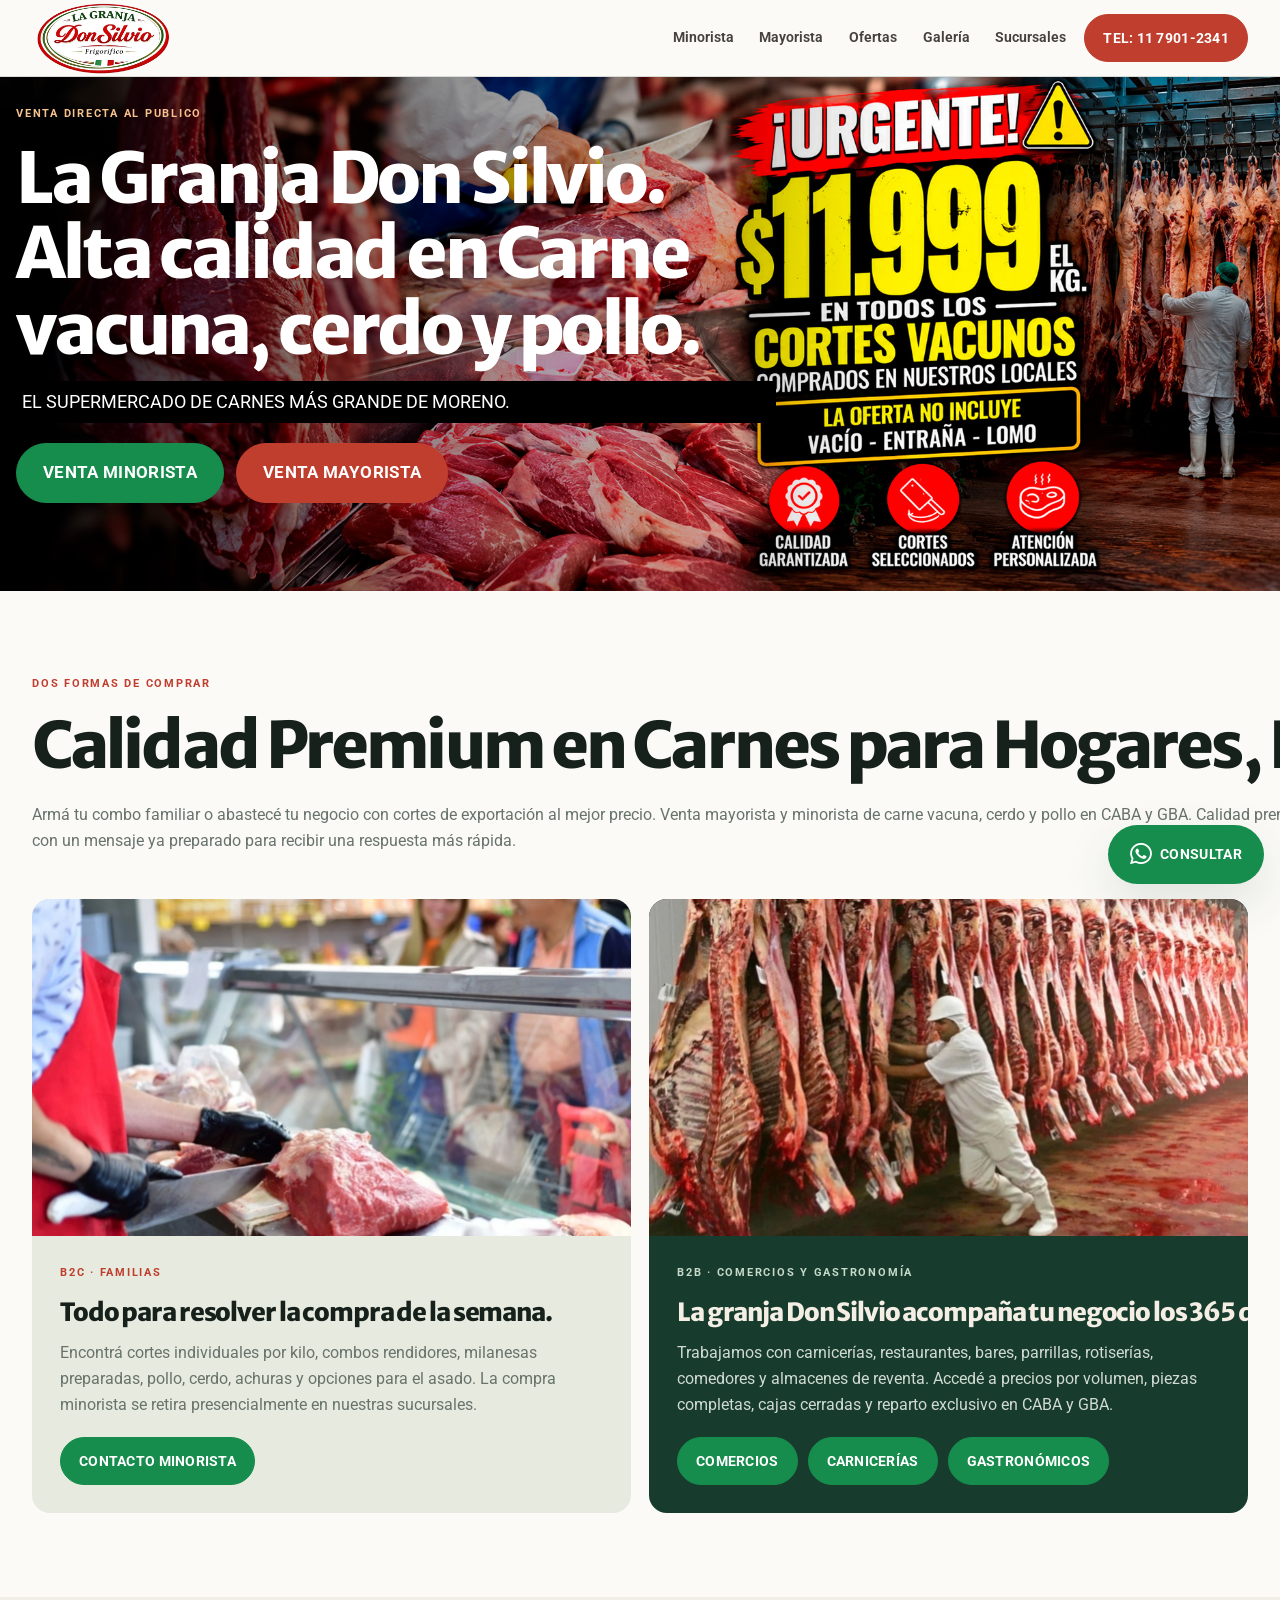
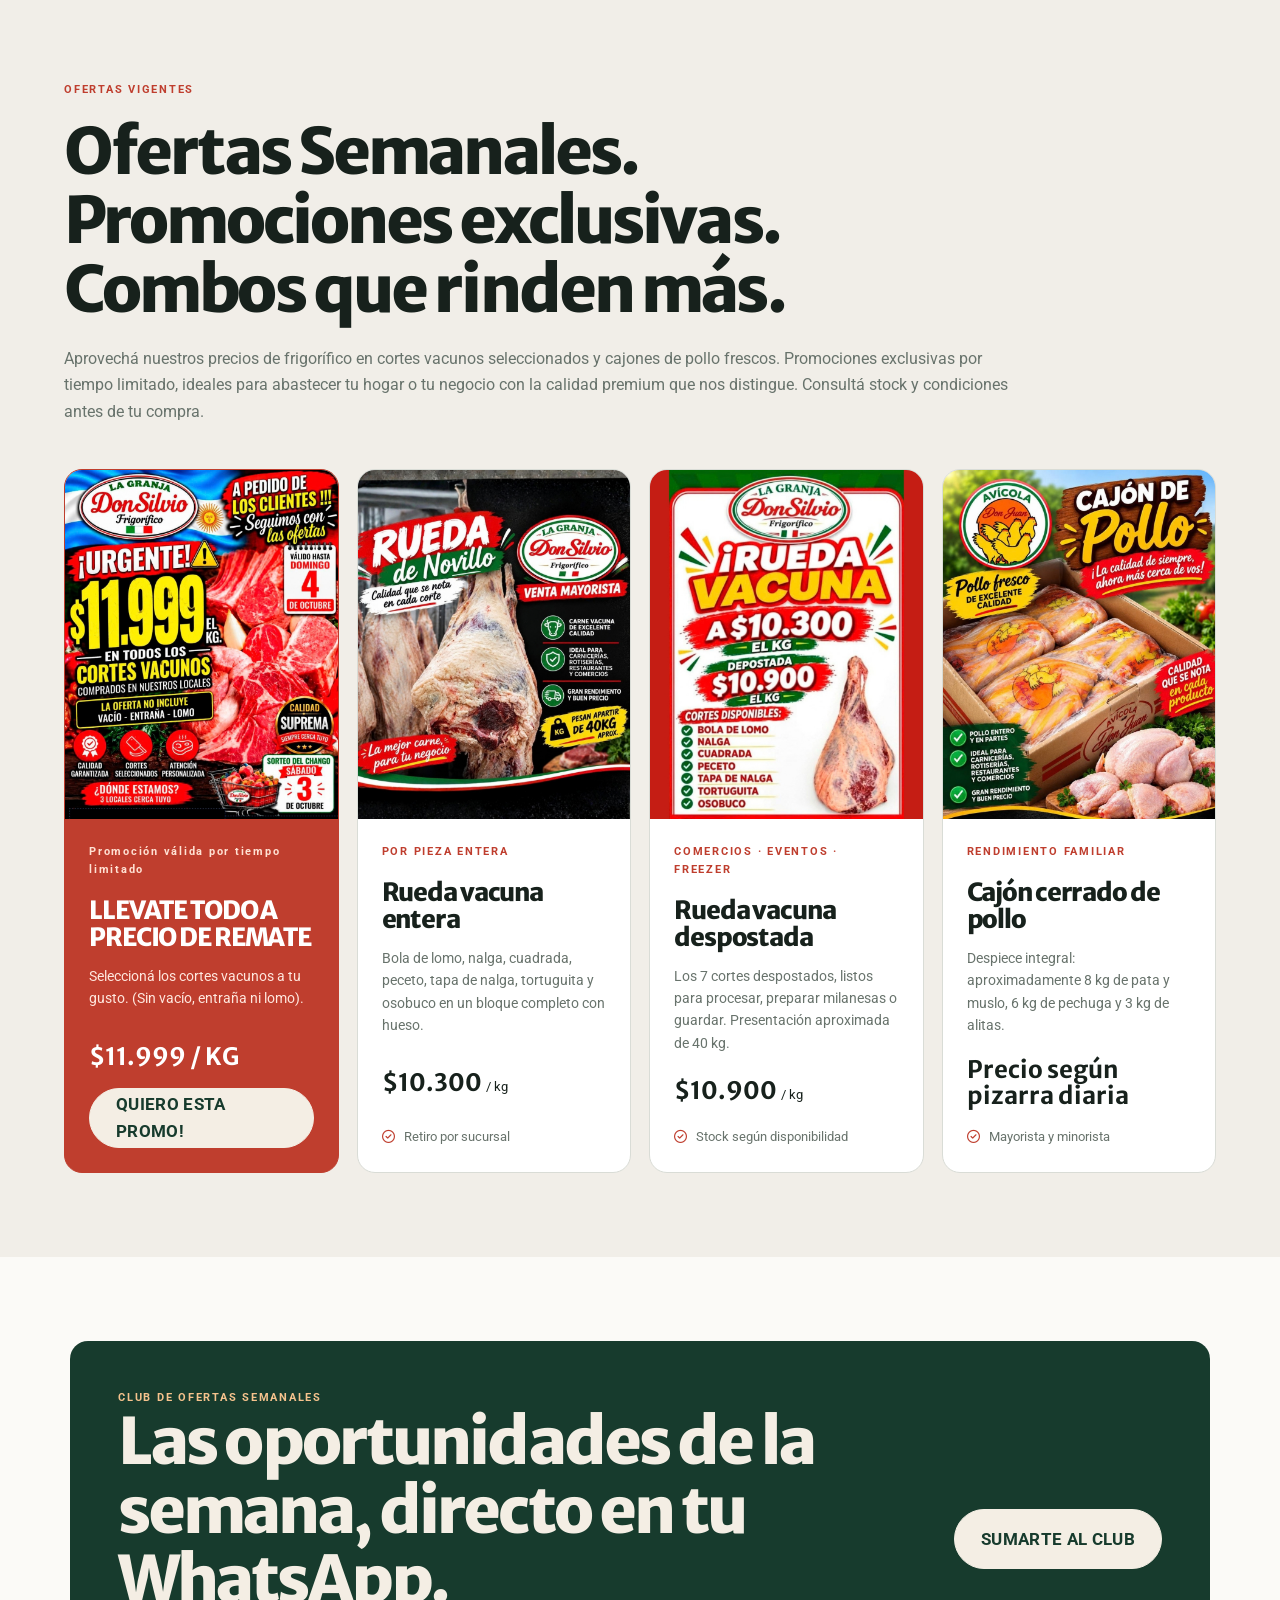
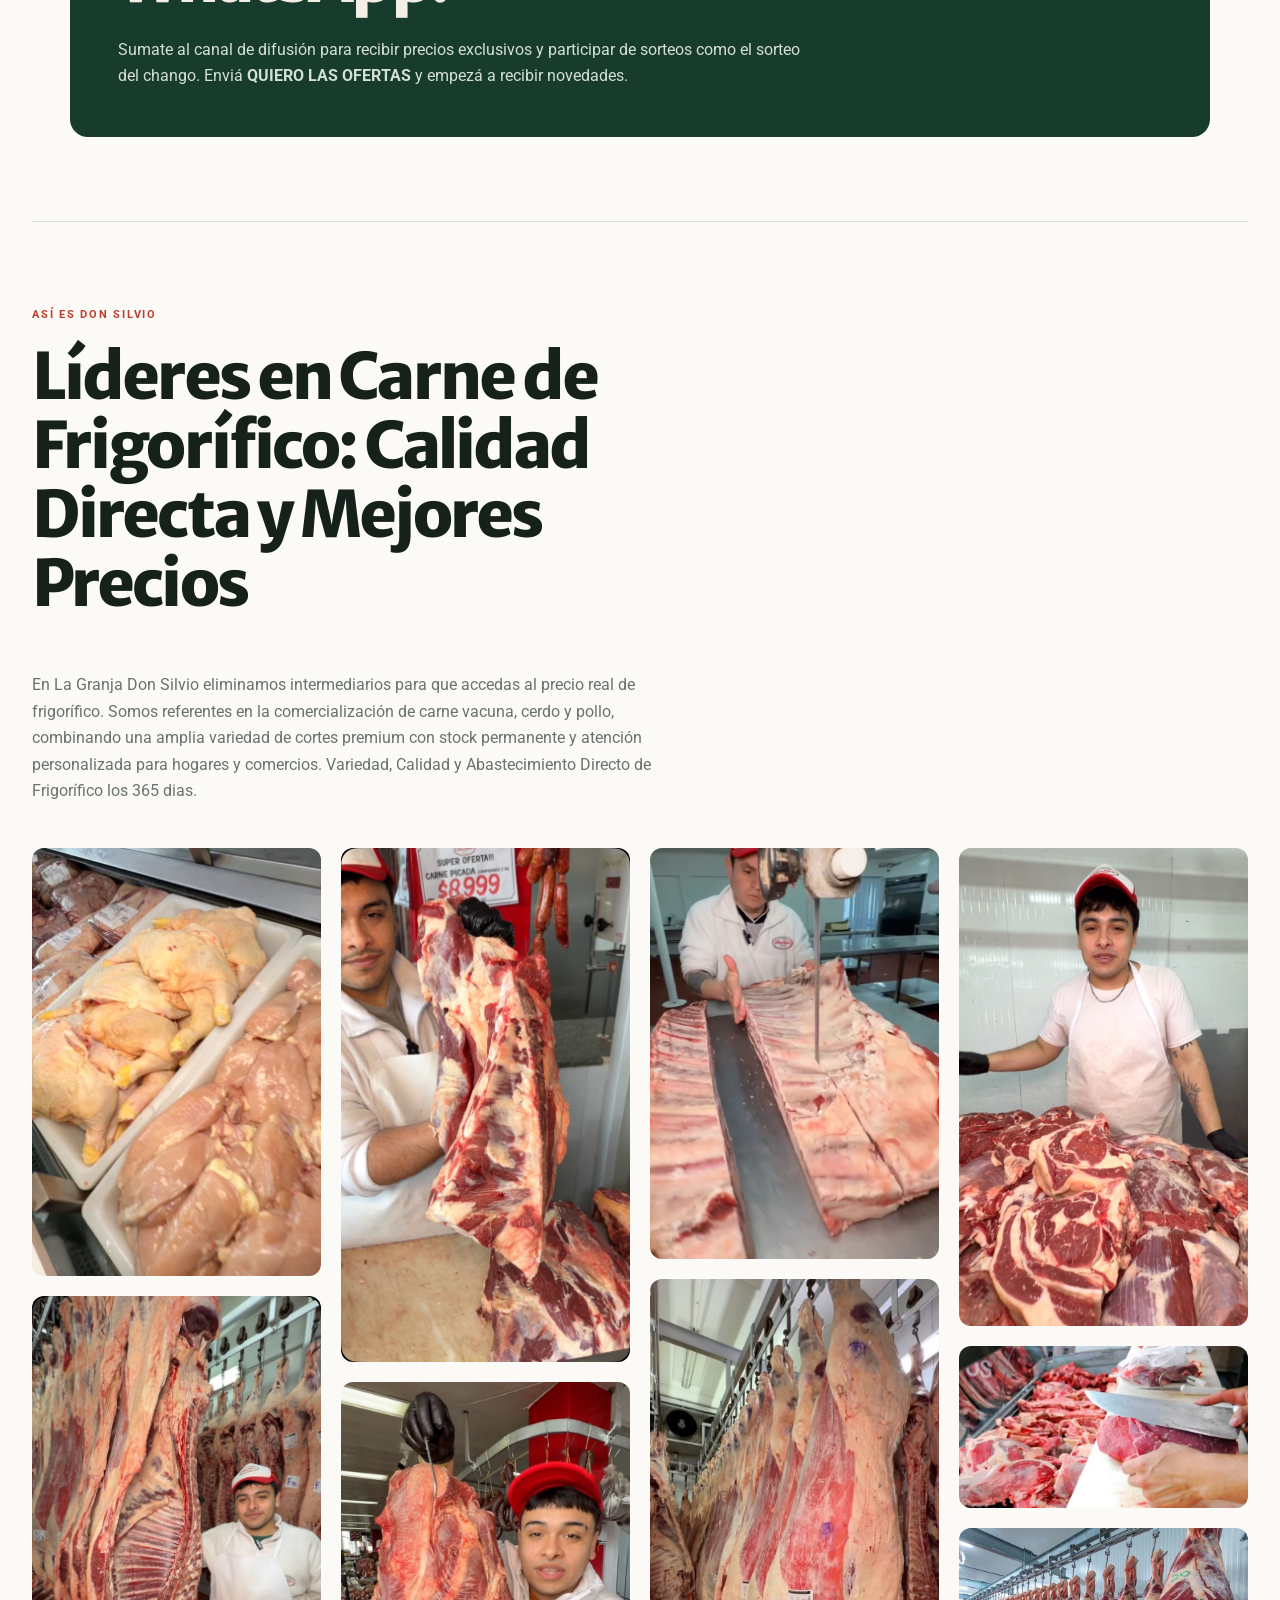
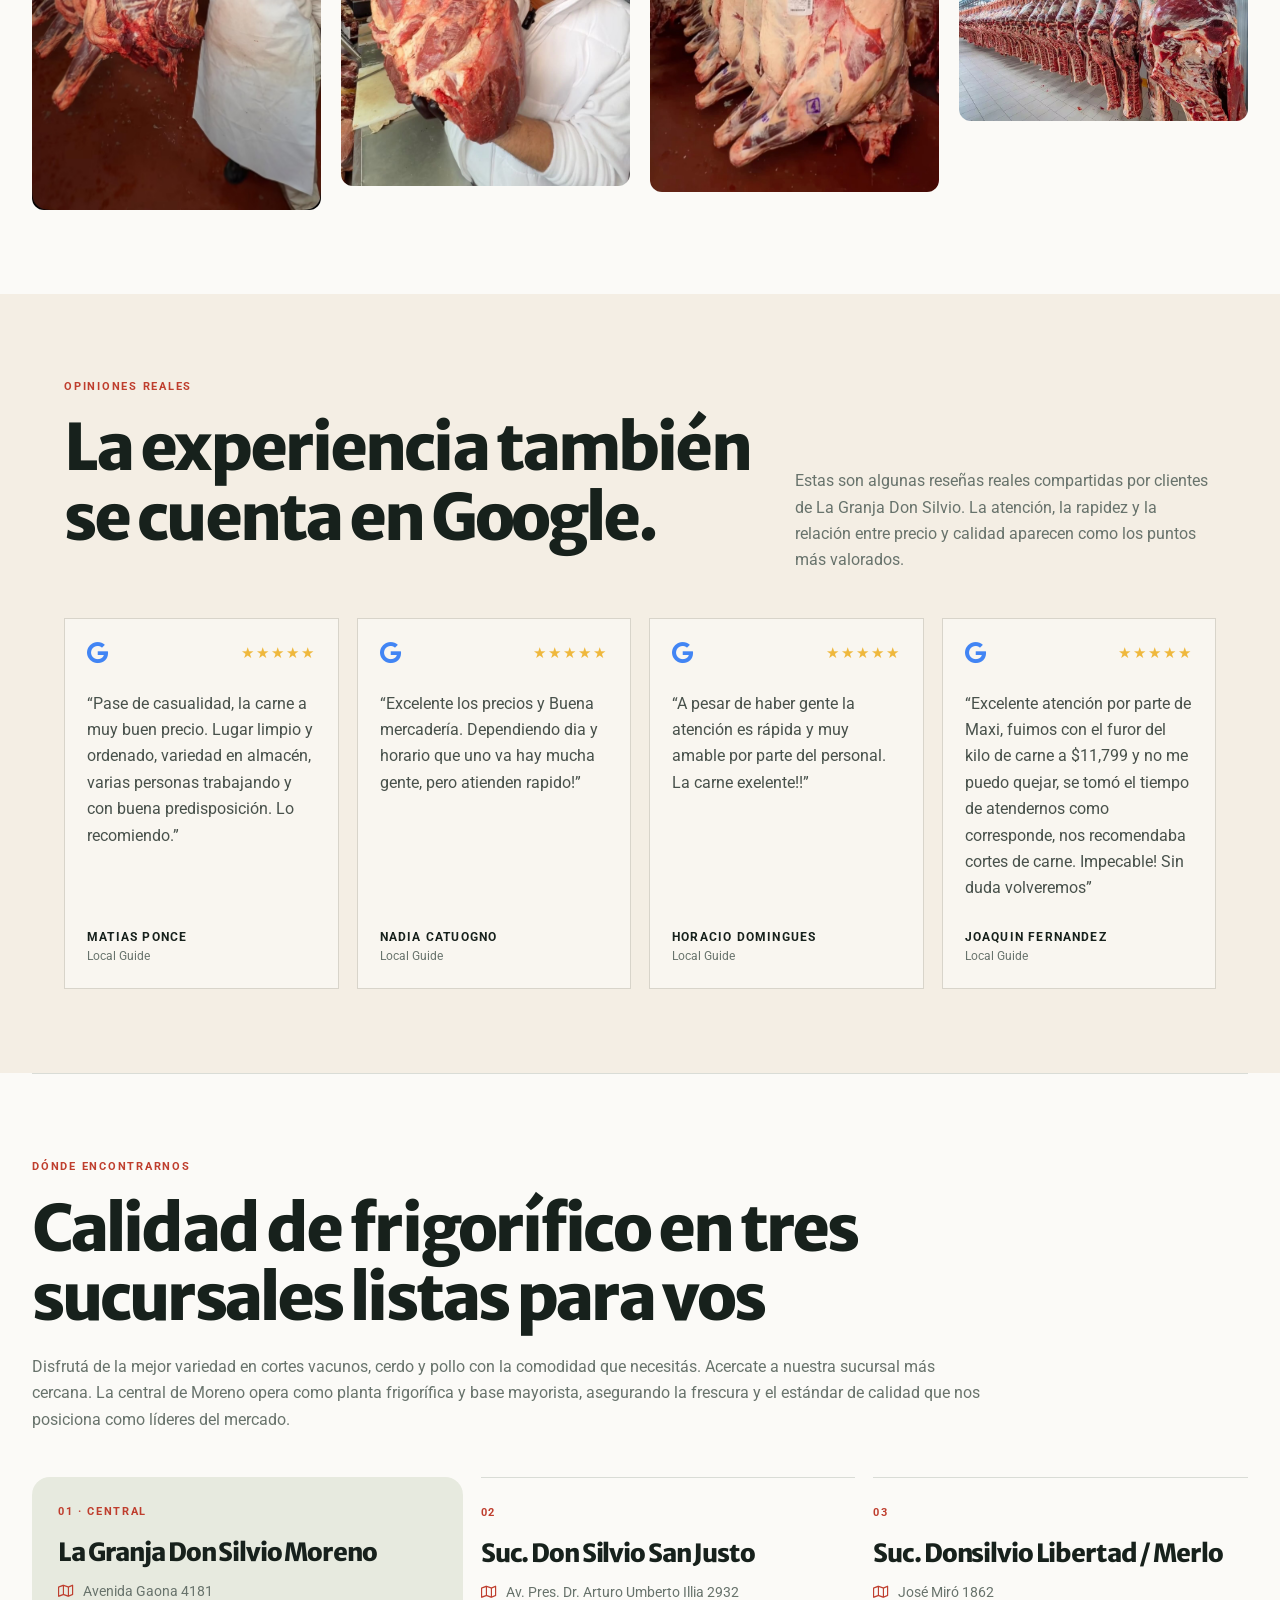
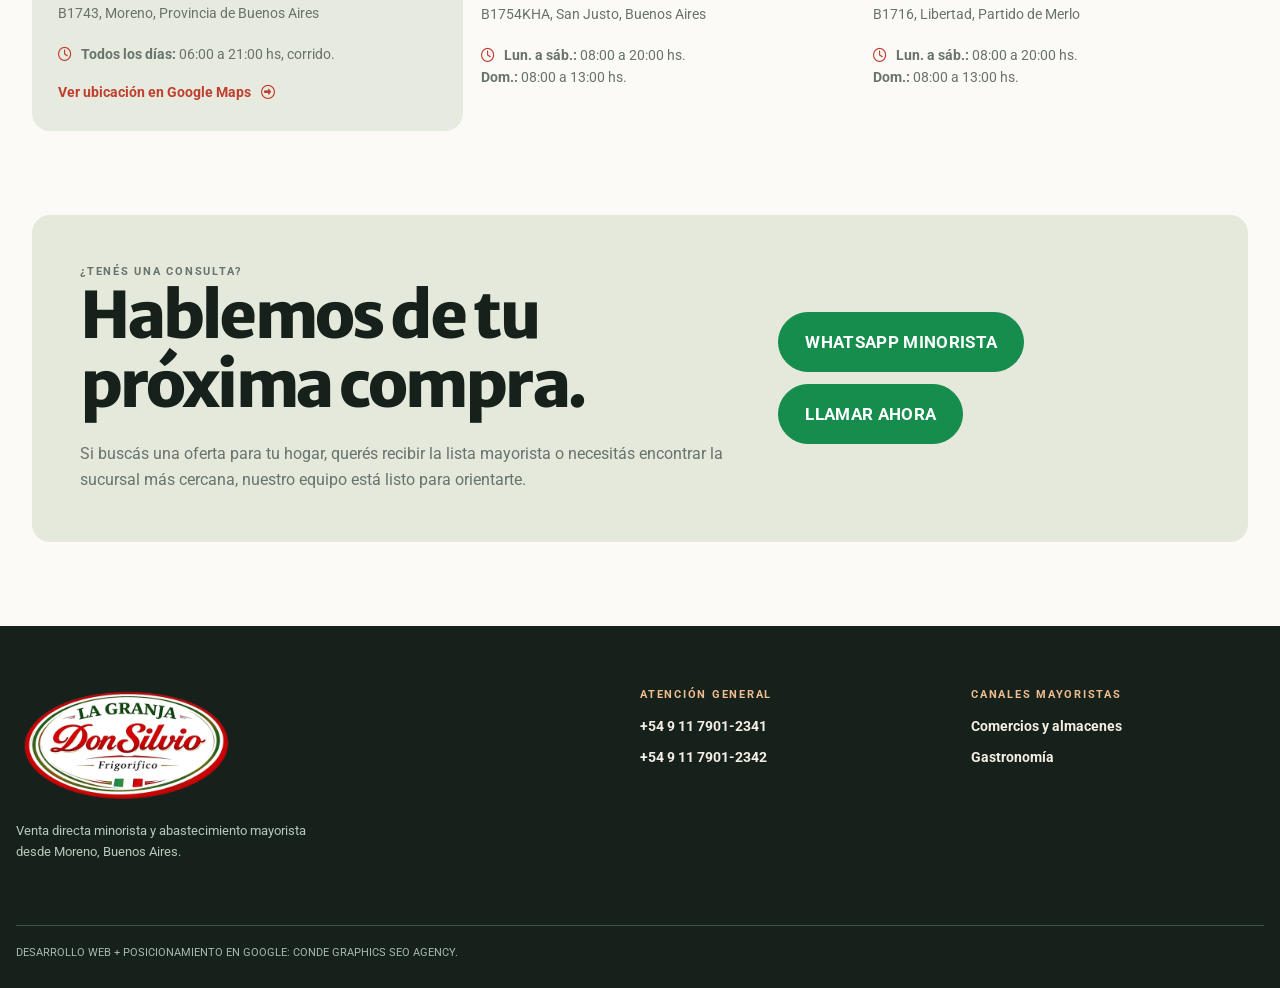
==== commit 877bdc1e: "Update section headings and business support message" ====
--- a/index.html
+++ b/index.html
@@ -75,14 +75,14 @@
     </section>
 
     <section class="split-section section-wrap" aria-labelledby="segmentos-title">
-      <div class="section-heading segmentos-heading"><p class="eyebrow">DOS FORMAS DE COMPRAR</p><h2 id="segmentos-title">Un canal pensado para cada necesidad.</h2><p>Armá tu combo familiar o abastecé tu negocio con cortes de exportación al mejor precio. Venta mayorista y minorista de carne vacuna, cerdo y pollo en CABA y GBA. Calidad premium garantizada para revendedores y gastronómicos. Elegí el recorrido correcto y contactá a nuestro equipo con un mensaje ya preparado para recibir una respuesta más rápida.</p></div>
+      <div class="section-heading segmentos-heading"><p class="eyebrow">DOS FORMAS DE COMPRAR</p><h2 id="segmentos-title">Calidad Premium en Carnes para Hogares, Restaurantes y Carnicerías.</h2><p>Armá tu combo familiar o abastecé tu negocio con cortes de exportación al mejor precio. Venta mayorista y minorista de carne vacuna, cerdo y pollo en CABA y GBA. Calidad premium garantizada para revendedores y gastronómicos. Elegí el recorrido correcto y contactá a nuestro equipo con un mensaje ya preparado para recibir una respuesta más rápida.</p></div>
       <div class="segment-grid">
         <article id="minorista" class="segment-card segment-card-light"><div class="segment-photo"><img src="img/minorista-la-granja-don-silvio.jpg" width="600" height="360" alt="Compra minorista en La Granja Don Silvio" loading="lazy"></div><div class="segment-body"><span class="kicker">B2C · FAMILIAS</span><h3>Todo para resolver la compra de la semana.</h3><p>Encontrá cortes individuales por kilo, combos rendidores, milanesas preparadas, pollo, cerdo, achuras y opciones para el asado. La compra minorista se retira presencialmente en nuestras sucursales.</p><a class="button button-whatsapp button-small" href="https://wa.me/5491179012343?text=Hola%20Don%20Silvio,%20quiero%20hacer%20una%20consulta%20minorista">Contacto minorista</a></div></article>
-        <article id="mayorista" class="segment-card segment-card-dark"><div class="segment-photo"><img src="img/mayorista-la-granja-don-silvio.jpg" width="600" height="360" alt="Abastecimiento mayorista de La Granja Don Silvio" loading="lazy"></div><div class="segment-body"><span class="kicker">B2B · COMERCIOS Y GASTRONOMÍA</span><h3>Abastecimiento que acompaña tu negocio.</h3><p>Trabajamos con carnicerías, restaurantes, bares, parrillas, rotiserías, comedores y almacenes de reventa. Accedé a precios por volumen, piezas completas, cajas cerradas y reparto exclusivo en CABA y GBA.</p><div class="segment-actions"><a class="button button-whatsapp button-small" href="https://wa.me/5491128011111?text=Hola,%20tengo%20un%20comercio%20y%20quiero%20info%20de%20la%20lista%20mayorista">Comercios</a><a class="button button-whatsapp button-small" href="https://wa.me/5491179012342?text=Hola,%20tengo%20una%20carnicer%C3%ADa%20y%20quiero%20info%20de%20la%20lista%20mayorista">Carnicerías</a><a class="button button-whatsapp button-small" href="https://wa.me/5491133142222?text=Hola,%20tengo%20un%20negocio%20gastron%C3%B3mico%20y%20quiero%20info%20de%20la%20lista%20mayorista">Gastronómicos</a></div></div></article>
+        <article id="mayorista" class="segment-card segment-card-dark"><div class="segment-photo"><img src="img/mayorista-la-granja-don-silvio.jpg" width="600" height="360" alt="Abastecimiento mayorista de La Granja Don Silvio" loading="lazy"></div><div class="segment-body"><span class="kicker">B2B · COMERCIOS Y GASTRONOMÍA</span><h3>La granja Don Silvio acompaña tu negocio los 365 días.</h3><p>Trabajamos con carnicerías, restaurantes, bares, parrillas, rotiserías, comedores y almacenes de reventa. Accedé a precios por volumen, piezas completas, cajas cerradas y reparto exclusivo en CABA y GBA.</p><div class="segment-actions"><a class="button button-whatsapp button-small" href="https://wa.me/5491128011111?text=Hola,%20tengo%20un%20comercio%20y%20quiero%20info%20de%20la%20lista%20mayorista">Comercios</a><a class="button button-whatsapp button-small" href="https://wa.me/5491179012342?text=Hola,%20tengo%20una%20carnicer%C3%ADa%20y%20quiero%20info%20de%20la%20lista%20mayorista">Carnicerías</a><a class="button button-whatsapp button-small" href="https://wa.me/5491133142222?text=Hola,%20tengo%20un%20negocio%20gastron%C3%B3mico%20y%20quiero%20info%20de%20la%20lista%20mayorista">Gastronómicos</a></div></div></article>
       </div>
     </section>
 
-    <section id="ofertas" class="offers" aria-labelledby="ofertas-title"><div class="section-wrap"><div class="section-heading"><p class="eyebrow">OFERTAS VIGENTES</p><h2 id="ofertas-title">Ofertas en Carne Vacuna y Pollo: Combos que rinden más</h2><p>Aprovechá nuestros precios de frigorífico en cortes vacunos seleccionados y cajones de pollo frescos. Promociones exclusivas por tiempo limitado, ideales para abastecer tu hogar o tu negocio con la calidad premium que nos distingue. Consultá stock y condiciones antes de tu compra.</p></div><div class="offer-grid">
+    <section id="ofertas" class="offers" aria-labelledby="ofertas-title"><div class="section-wrap"><div class="section-heading"><p class="eyebrow">OFERTAS VIGENTES</p><h2 id="ofertas-title">Ofertas Semanales. Promociones exclusivas. Combos que rinden más.</h2><p>Aprovechá nuestros precios de frigorífico en cortes vacunos seleccionados y cajones de pollo frescos. Promociones exclusivas por tiempo limitado, ideales para abastecer tu hogar o tu negocio con la calidad premium que nos distingue. Consultá stock y condiciones antes de tu compra.</p></div><div class="offer-grid">
       <article class="offer-card offer-featured"><a class="offer-photo" href="#offer-lightbox-01" aria-label="Ampliar foto de la oferta LLEVATE TODO A PRECIO DE REMATE"><img src="img/01.jpg" width="896" height="1148" alt="Oferta exclusiva: llevate todo a precio de remate por $11.999 el kilo" loading="lazy"></a><div class="offer-content"><span class="offer-tag">Promoción válida por tiempo limitado</span><h3>LLEVATE TODO A PRECIO DE REMATE</h3><p>Seleccioná los cortes vacunos a tu gusto. (Sin vacío, entraña ni lomo).</p><strong>$11.999 / KG</strong><a class="button button-light" href="https://wa.me/5491179012343?text=Vengo%20de%20la%20Web%2C%20deseo%20m%C3%A1s%20informaci%C3%B3n%20de%20la%20Promo%20%2411.999.-%20todos%20los%20cortes%20vacunos">Quiero esta Promo!</a></div></article>
       <article class="offer-card"><a class="offer-photo" href="#offer-lightbox-02" aria-label="Ampliar foto de rueda vacuna entera"><img src="img/02.jpg" width="896" height="1148" alt="Rueda de novillo para venta mayorista" loading="lazy"></a><div class="offer-content"><span class="offer-tag">POR PIEZA ENTERA</span><h3>Rueda vacuna entera</h3><p>Bola de lomo, nalga, cuadrada, peceto, tapa de nalga, tortuguita y osobuco en un bloque completo con hueso.</p><strong>$10.300 <small>/ kg</small></strong><span class="card-note"><i class="fa-regular fa-circle-check" aria-hidden="true"></i> Retiro por sucursal</span></div></article>
       <article class="offer-card"><a class="offer-photo" href="#offer-lightbox-04" aria-label="Ampliar foto de rueda vacuna despostada"><img src="img/04.jpg" width="896" height="1148" alt="Rueda vacuna a $10.300 por kilo y despostada a $10.900 por kilo" loading="lazy"></a><div class="offer-content"><span class="offer-tag">COMERCIOS · EVENTOS · FREEZER</span><h3>Rueda vacuna despostada</h3><p>Los 7 cortes despostados, listos para procesar, preparar milanesas o guardar. Presentación aproximada de 40 kg.</p><strong>$10.900 <small>/ kg</small></strong><span class="card-note"><i class="fa-regular fa-circle-check" aria-hidden="true"></i> Stock según disponibilidad</span></div></article>
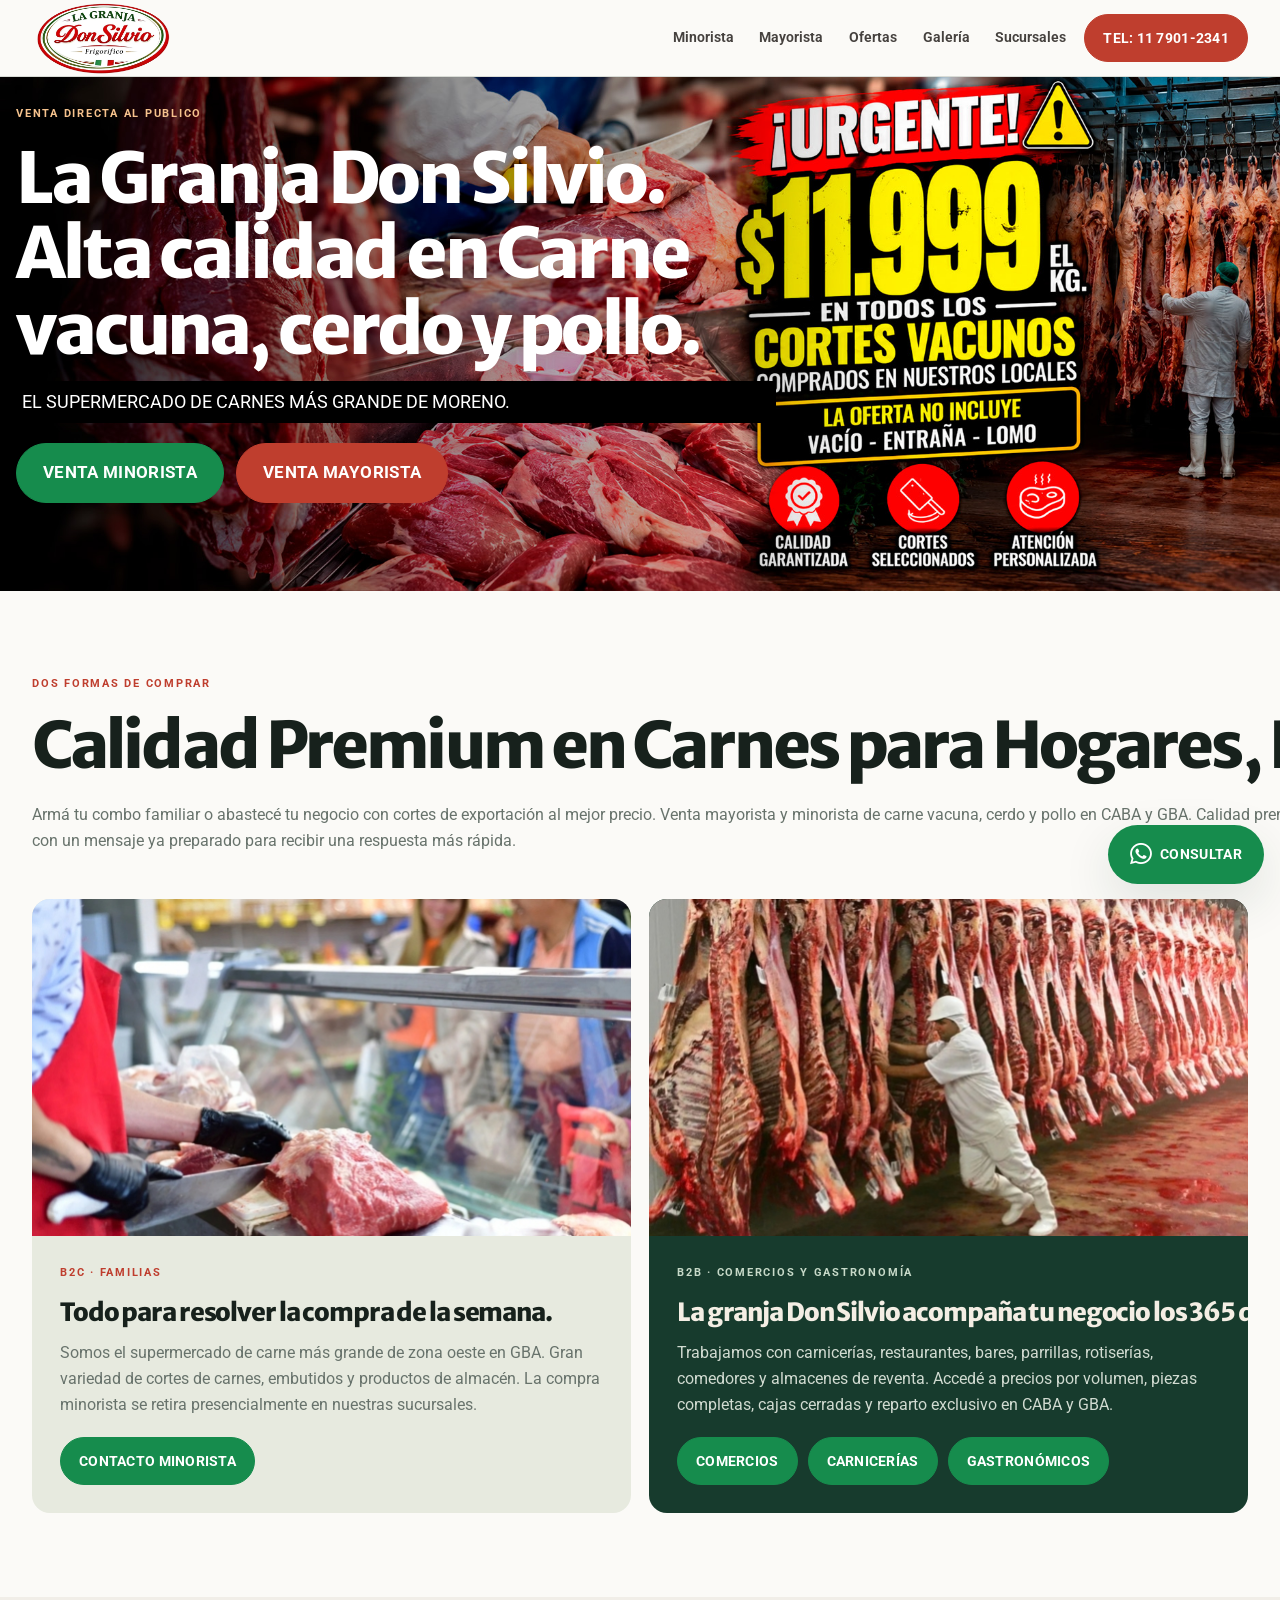
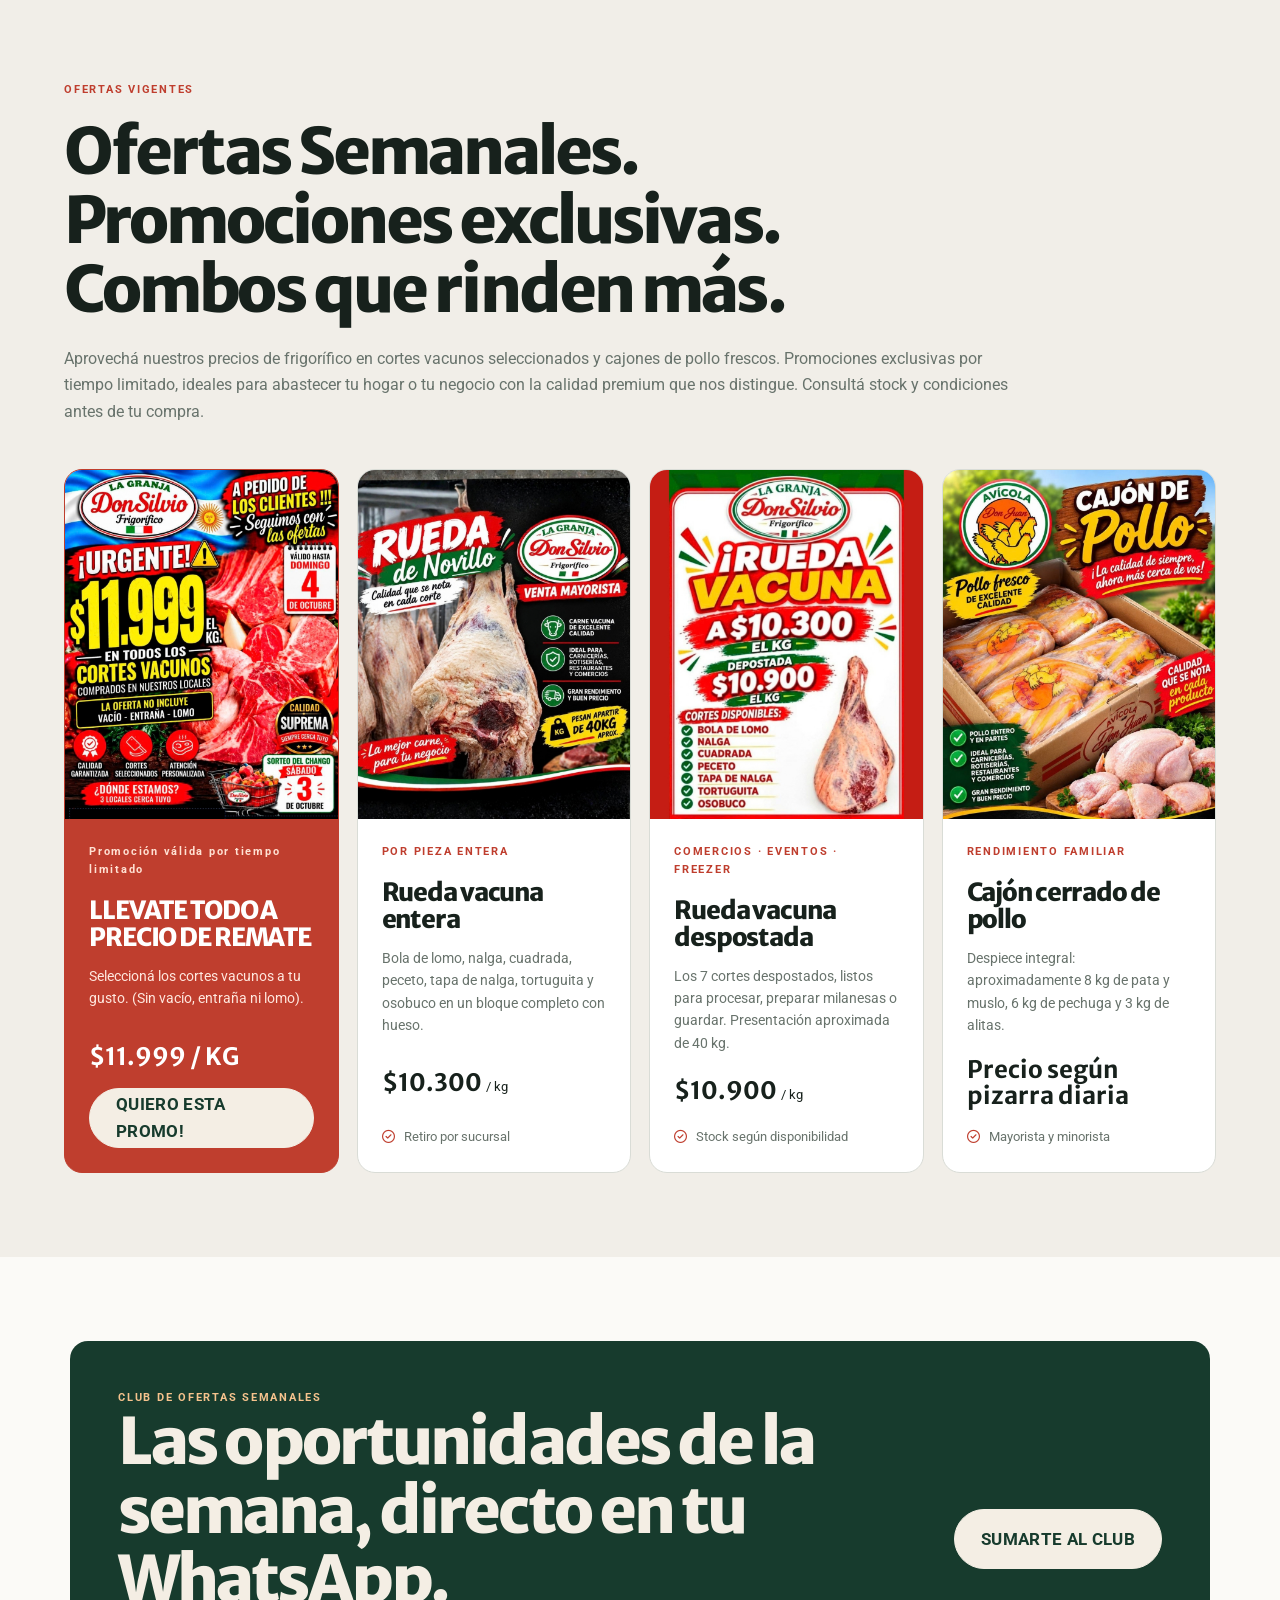
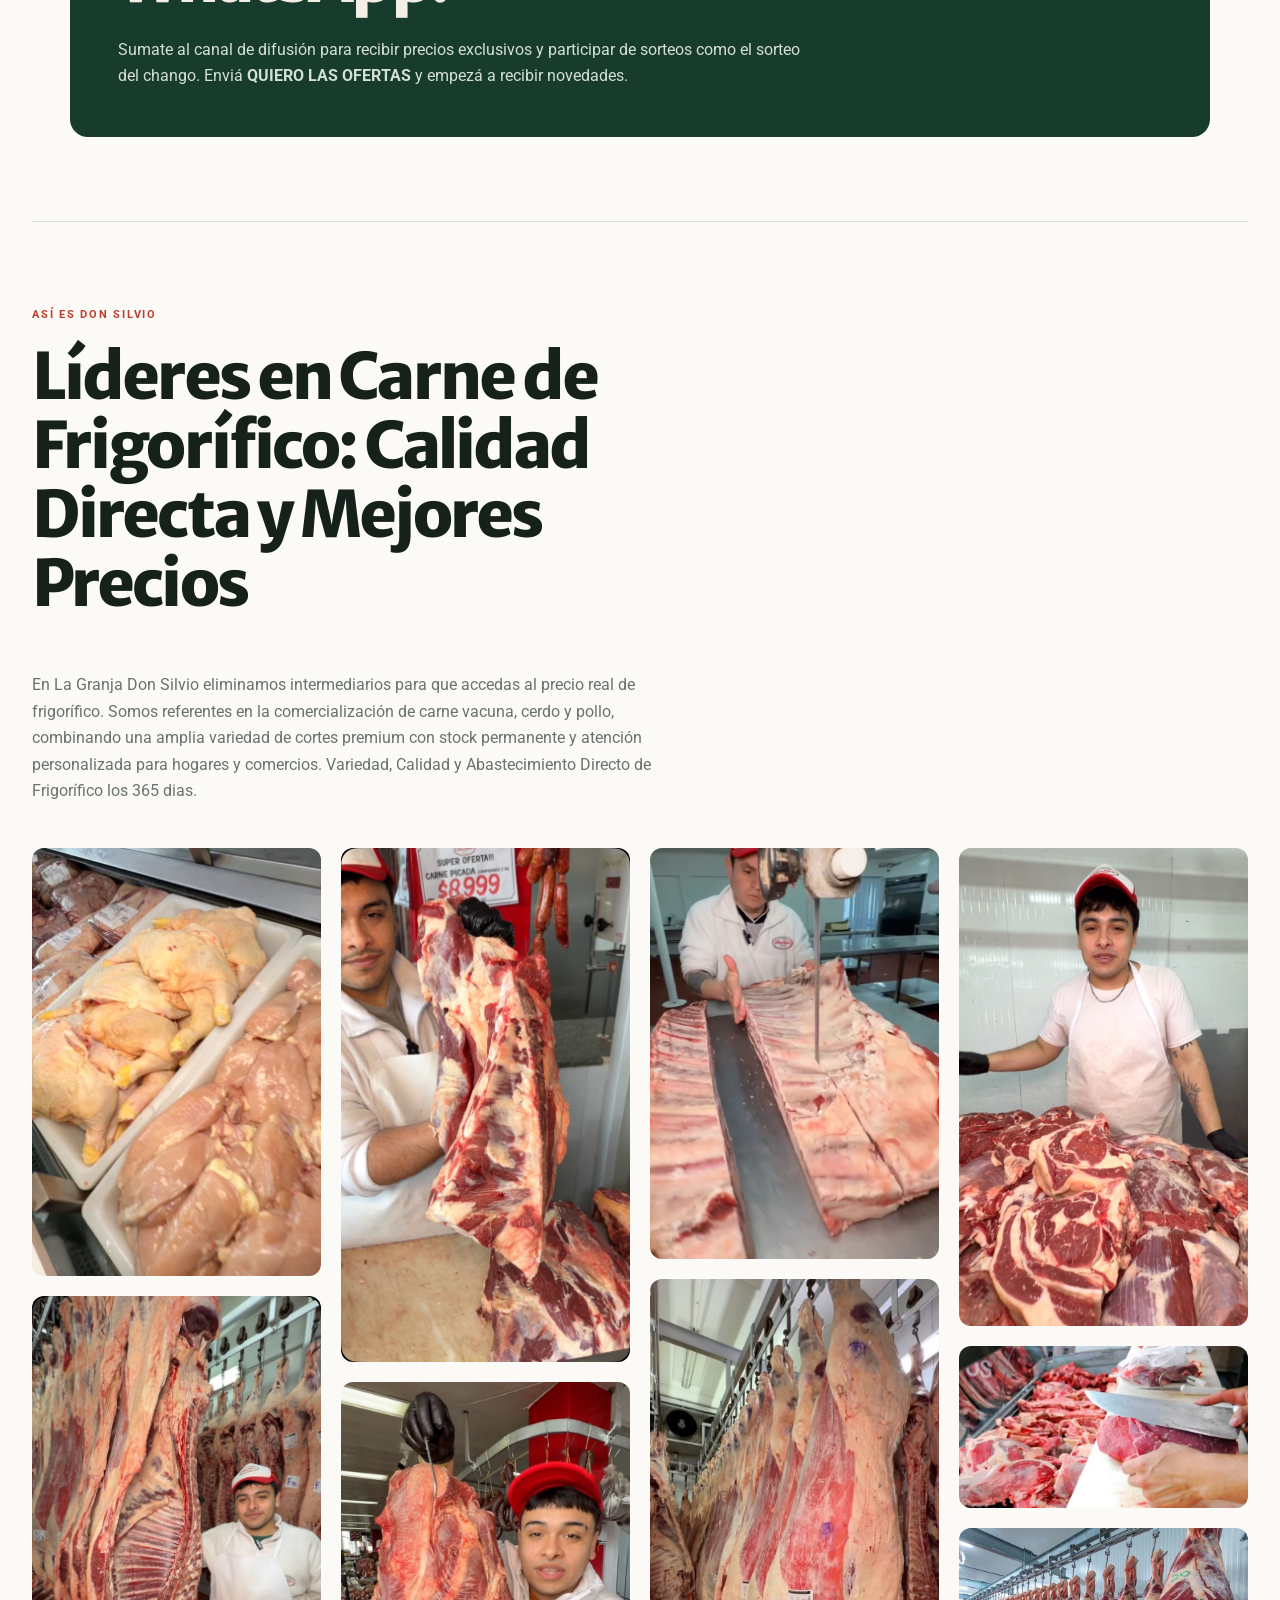
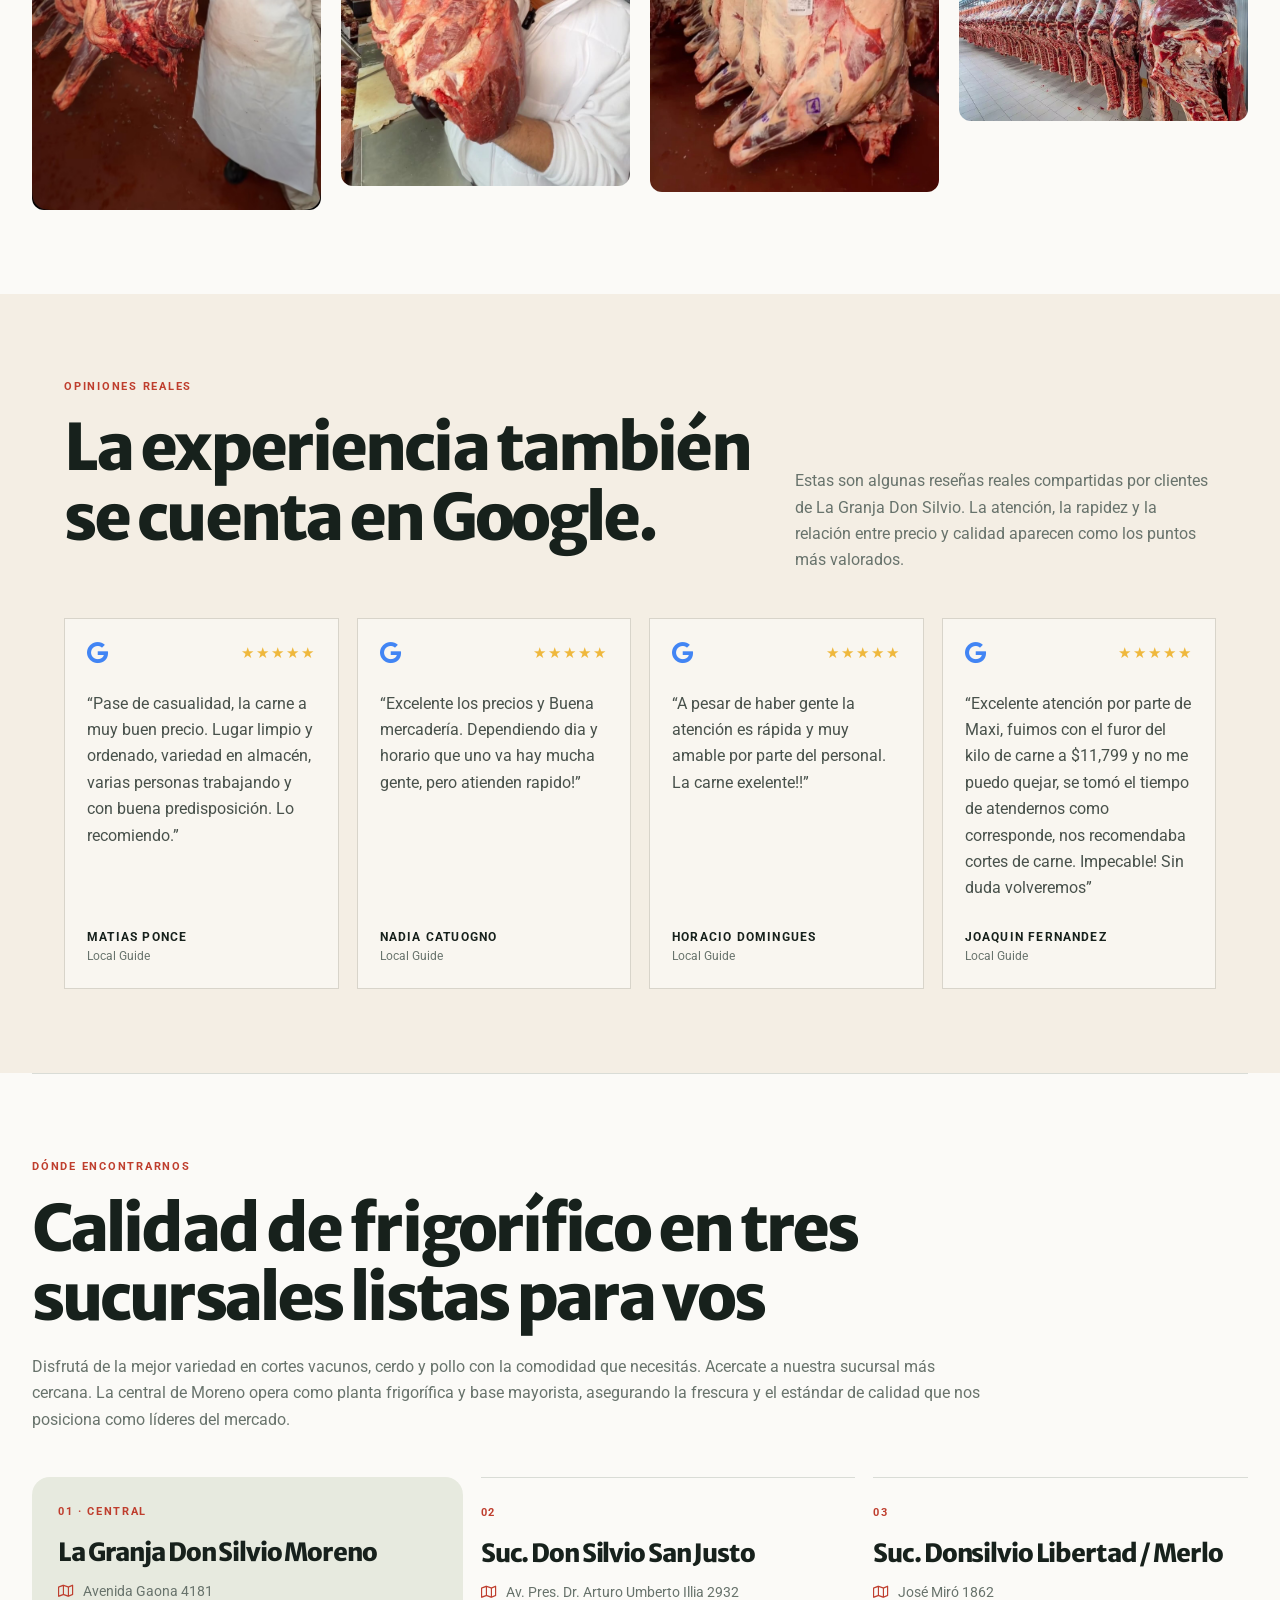
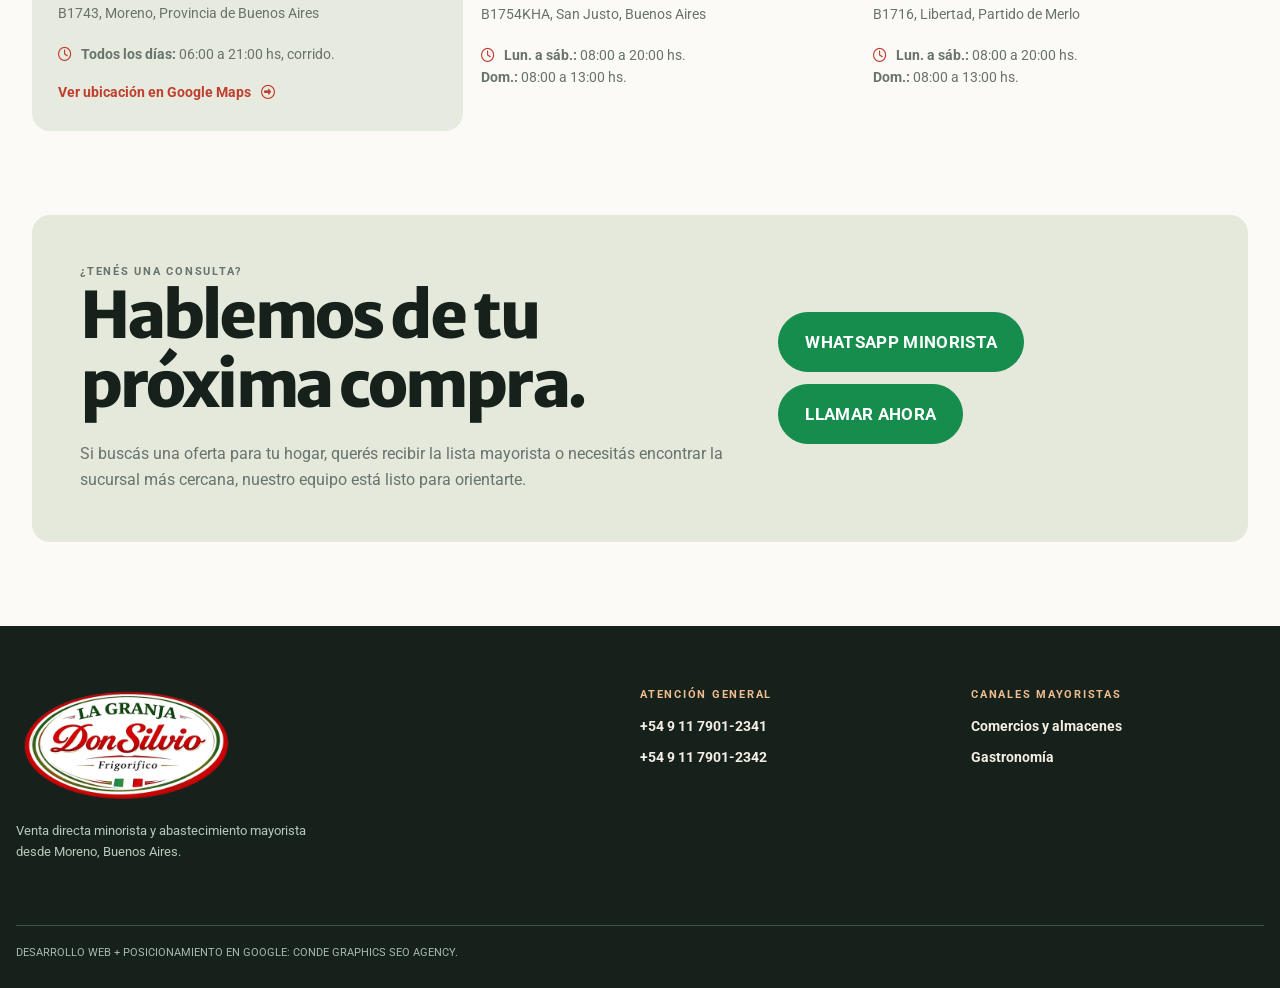
==== commit 99cae371: "Update minorista section copy" ====
--- a/index.html
+++ b/index.html
@@ -77,7 +77,7 @@
     <section class="split-section section-wrap" aria-labelledby="segmentos-title">
       <div class="section-heading segmentos-heading"><p class="eyebrow">DOS FORMAS DE COMPRAR</p><h2 id="segmentos-title">Calidad Premium en Carnes para Hogares, Restaurantes y Carnicerías.</h2><p>Armá tu combo familiar o abastecé tu negocio con cortes de exportación al mejor precio. Venta mayorista y minorista de carne vacuna, cerdo y pollo en CABA y GBA. Calidad premium garantizada para revendedores y gastronómicos. Elegí el recorrido correcto y contactá a nuestro equipo con un mensaje ya preparado para recibir una respuesta más rápida.</p></div>
       <div class="segment-grid">
-        <article id="minorista" class="segment-card segment-card-light"><div class="segment-photo"><img src="img/minorista-la-granja-don-silvio.jpg" width="600" height="360" alt="Compra minorista en La Granja Don Silvio" loading="lazy"></div><div class="segment-body"><span class="kicker">B2C · FAMILIAS</span><h3>Todo para resolver la compra de la semana.</h3><p>Encontrá cortes individuales por kilo, combos rendidores, milanesas preparadas, pollo, cerdo, achuras y opciones para el asado. La compra minorista se retira presencialmente en nuestras sucursales.</p><a class="button button-whatsapp button-small" href="https://wa.me/5491179012343?text=Hola%20Don%20Silvio,%20quiero%20hacer%20una%20consulta%20minorista">Contacto minorista</a></div></article>
+        <article id="minorista" class="segment-card segment-card-light"><div class="segment-photo"><img src="img/minorista-la-granja-don-silvio.jpg" width="600" height="360" alt="Compra minorista en La Granja Don Silvio" loading="lazy"></div><div class="segment-body"><span class="kicker">B2C · FAMILIAS</span><h3>Todo para resolver la compra de la semana.</h3><p>Somos el supermercado de carne más grande de zona oeste en GBA. Gran variedad de cortes de carnes, embutidos y productos de almacén. La compra minorista se retira presencialmente en nuestras sucursales.</p><a class="button button-whatsapp button-small" href="https://wa.me/5491179012343?text=Hola%20Don%20Silvio,%20quiero%20hacer%20una%20consulta%20minorista">Contacto minorista</a></div></article>
         <article id="mayorista" class="segment-card segment-card-dark"><div class="segment-photo"><img src="img/mayorista-la-granja-don-silvio.jpg" width="600" height="360" alt="Abastecimiento mayorista de La Granja Don Silvio" loading="lazy"></div><div class="segment-body"><span class="kicker">B2B · COMERCIOS Y GASTRONOMÍA</span><h3>La granja Don Silvio acompaña tu negocio los 365 días.</h3><p>Trabajamos con carnicerías, restaurantes, bares, parrillas, rotiserías, comedores y almacenes de reventa. Accedé a precios por volumen, piezas completas, cajas cerradas y reparto exclusivo en CABA y GBA.</p><div class="segment-actions"><a class="button button-whatsapp button-small" href="https://wa.me/5491128011111?text=Hola,%20tengo%20un%20comercio%20y%20quiero%20info%20de%20la%20lista%20mayorista">Comercios</a><a class="button button-whatsapp button-small" href="https://wa.me/5491179012342?text=Hola,%20tengo%20una%20carnicer%C3%ADa%20y%20quiero%20info%20de%20la%20lista%20mayorista">Carnicerías</a><a class="button button-whatsapp button-small" href="https://wa.me/5491133142222?text=Hola,%20tengo%20un%20negocio%20gastron%C3%B3mico%20y%20quiero%20info%20de%20la%20lista%20mayorista">Gastronómicos</a></div></div></article>
       </div>
     </section>
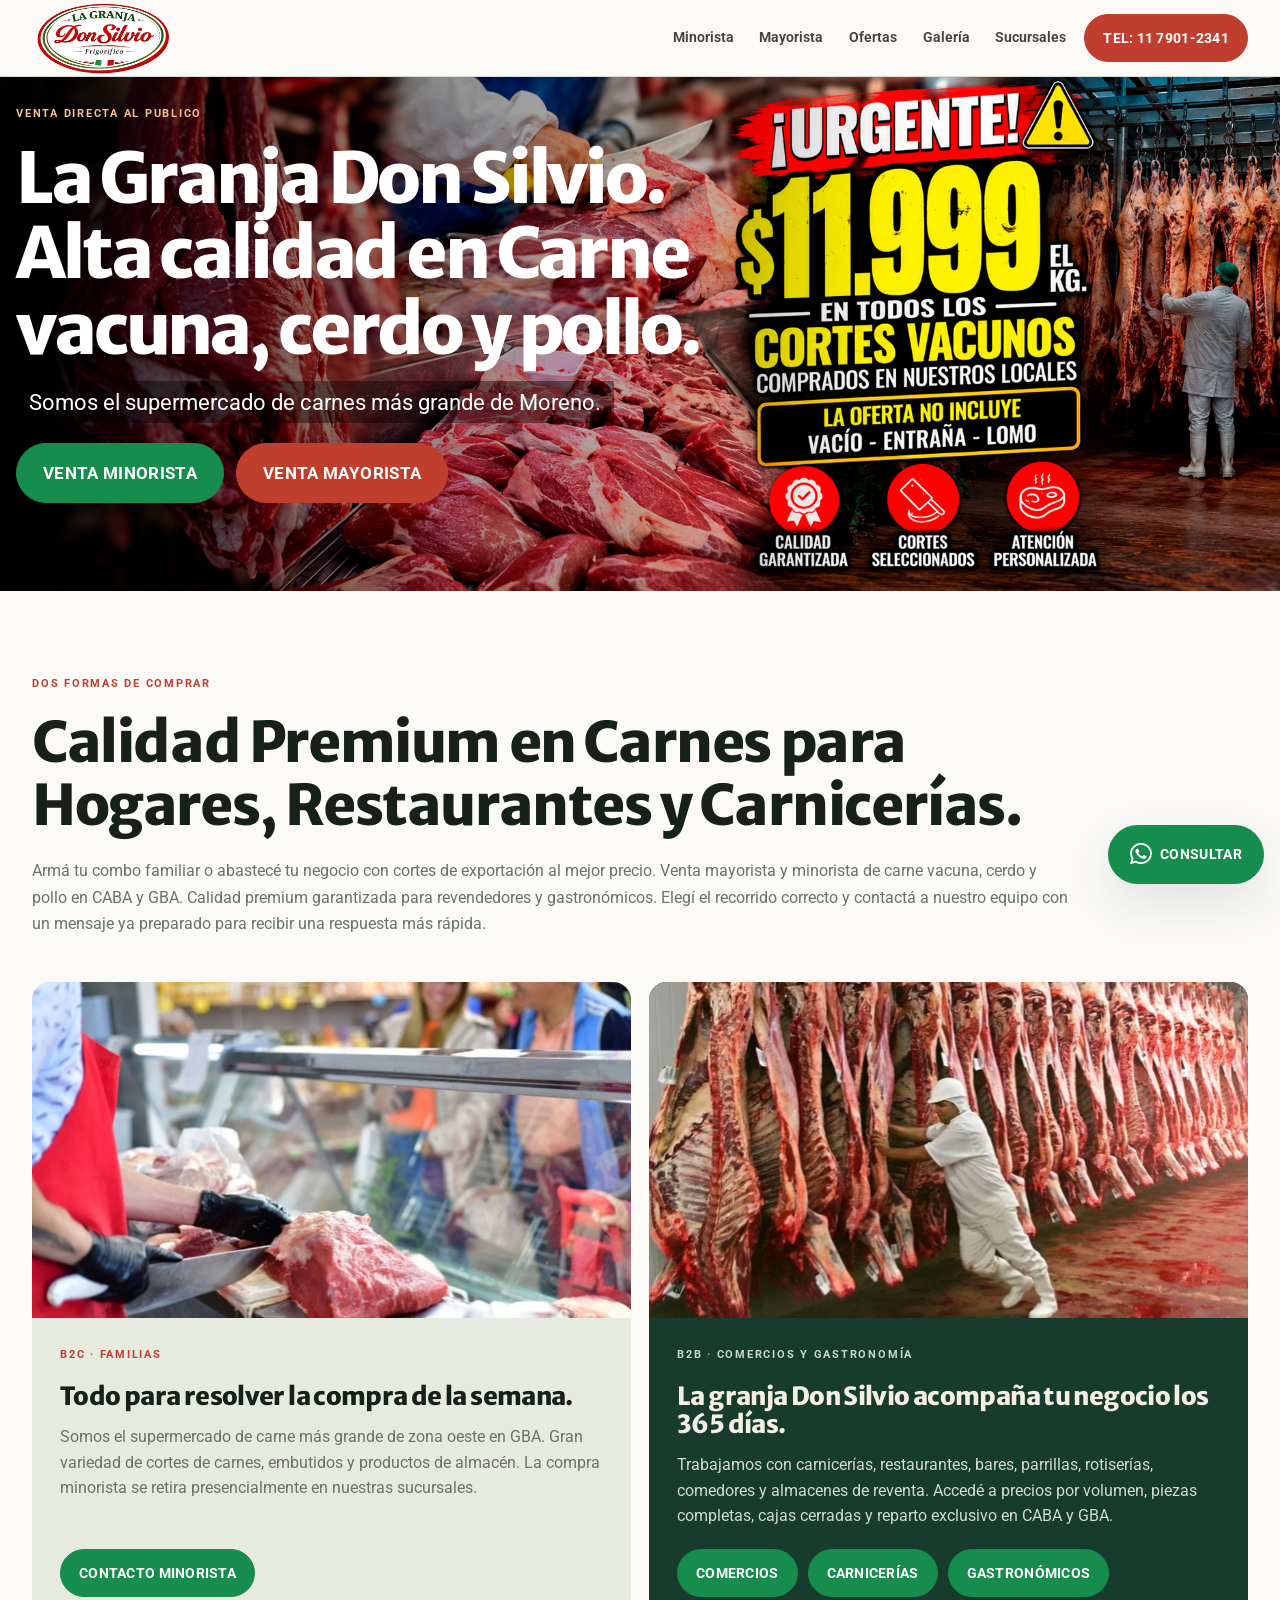
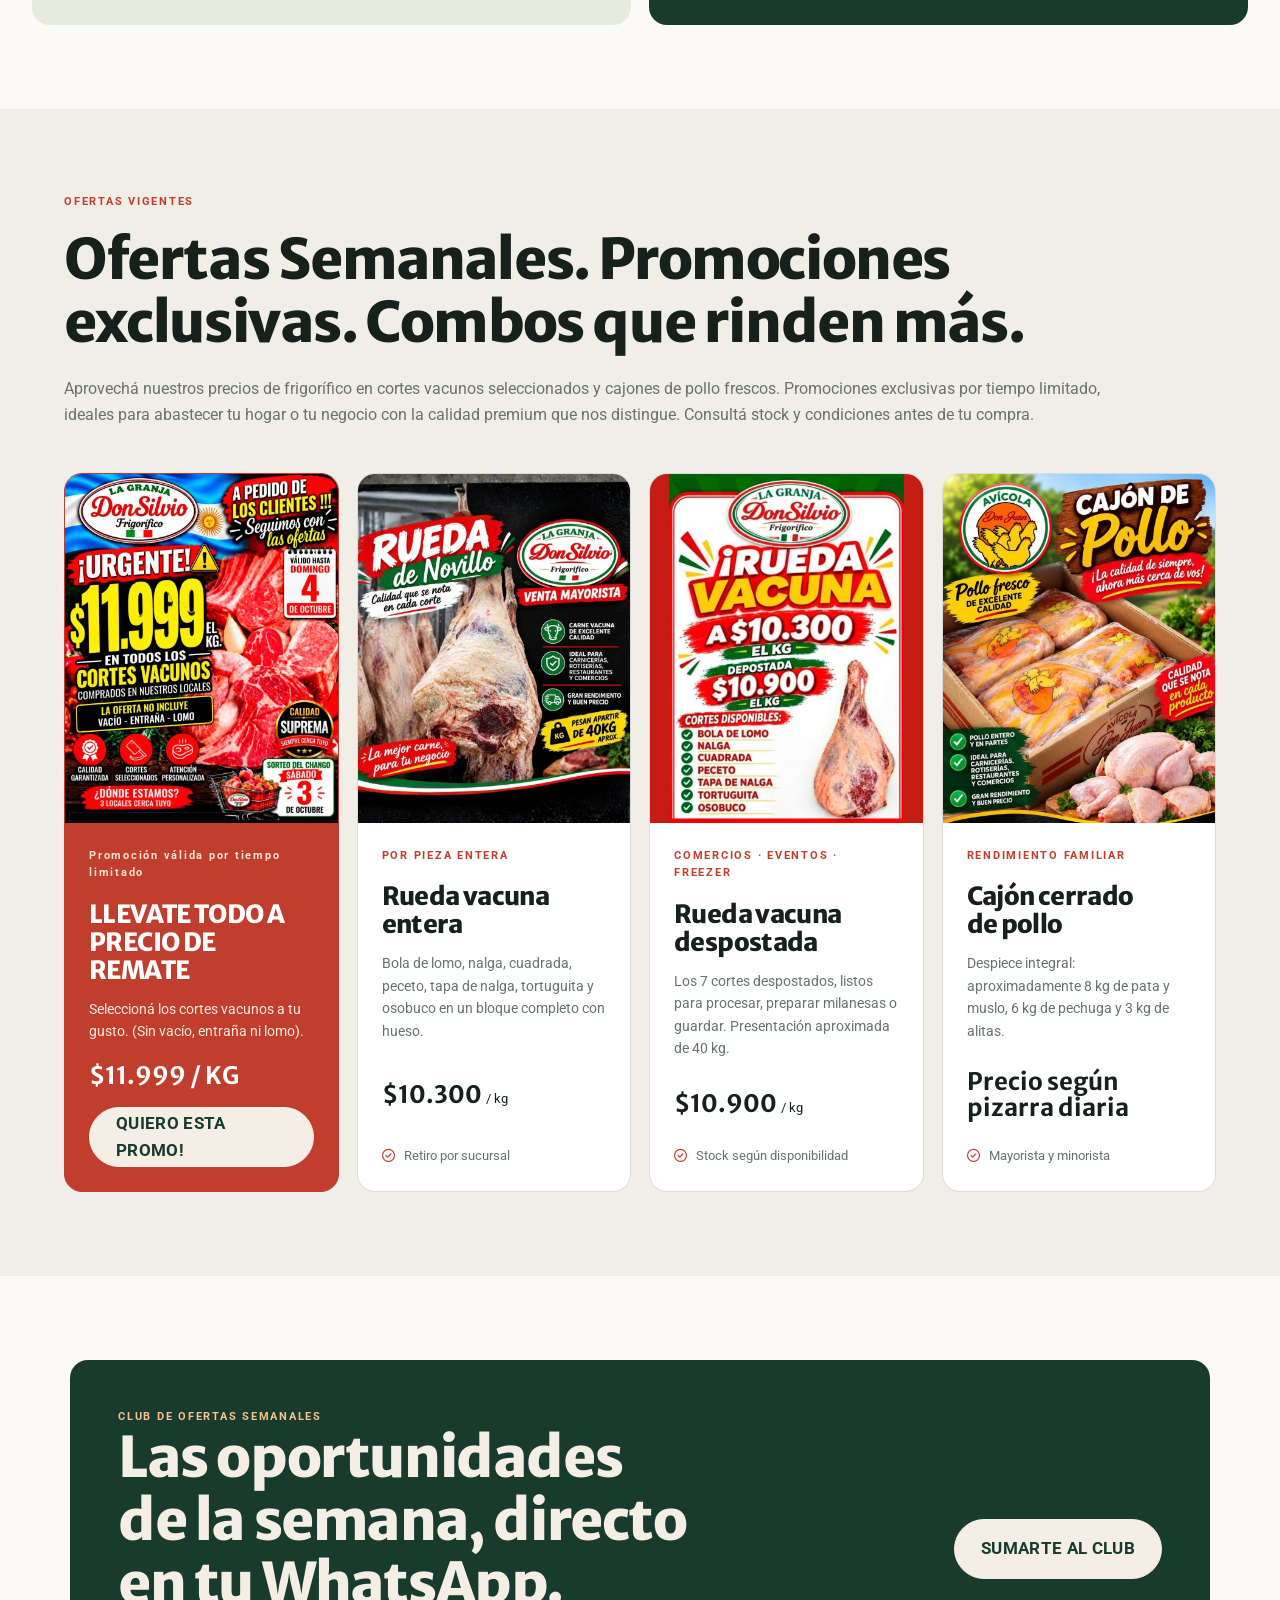
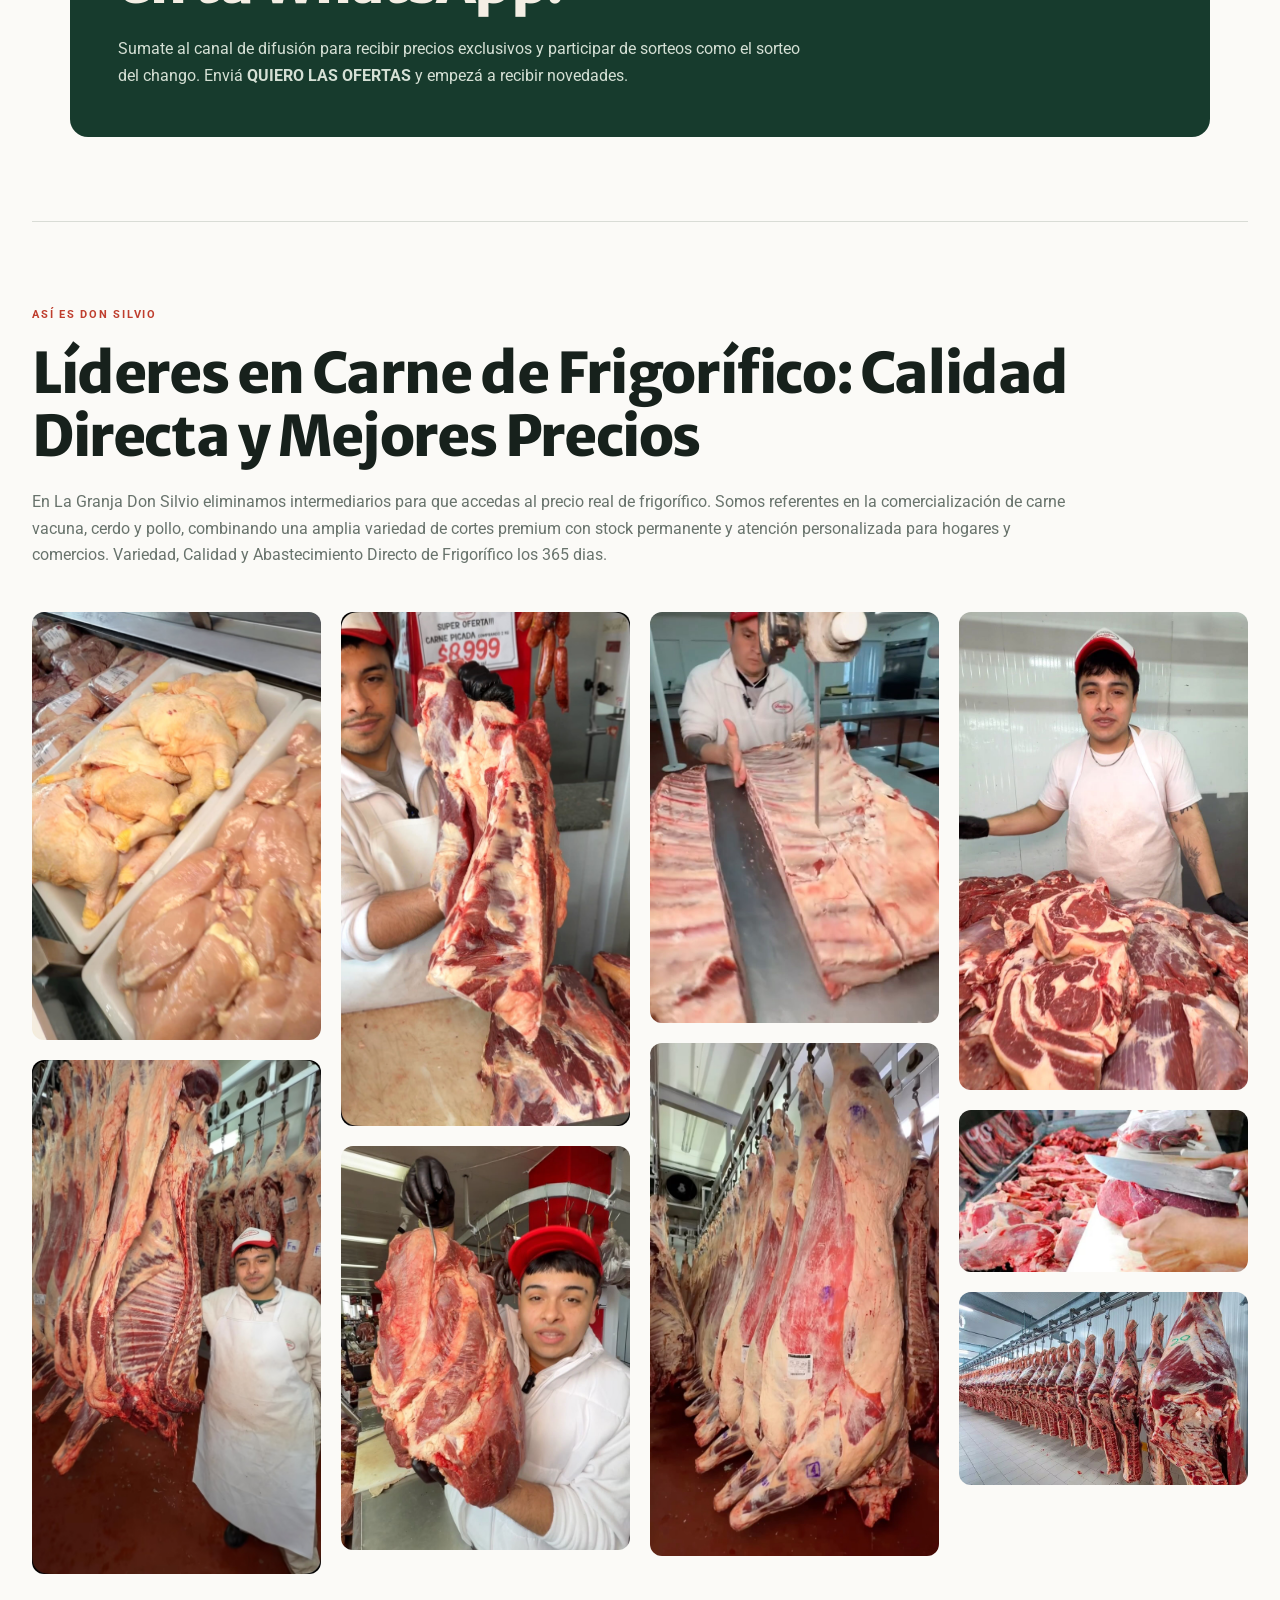
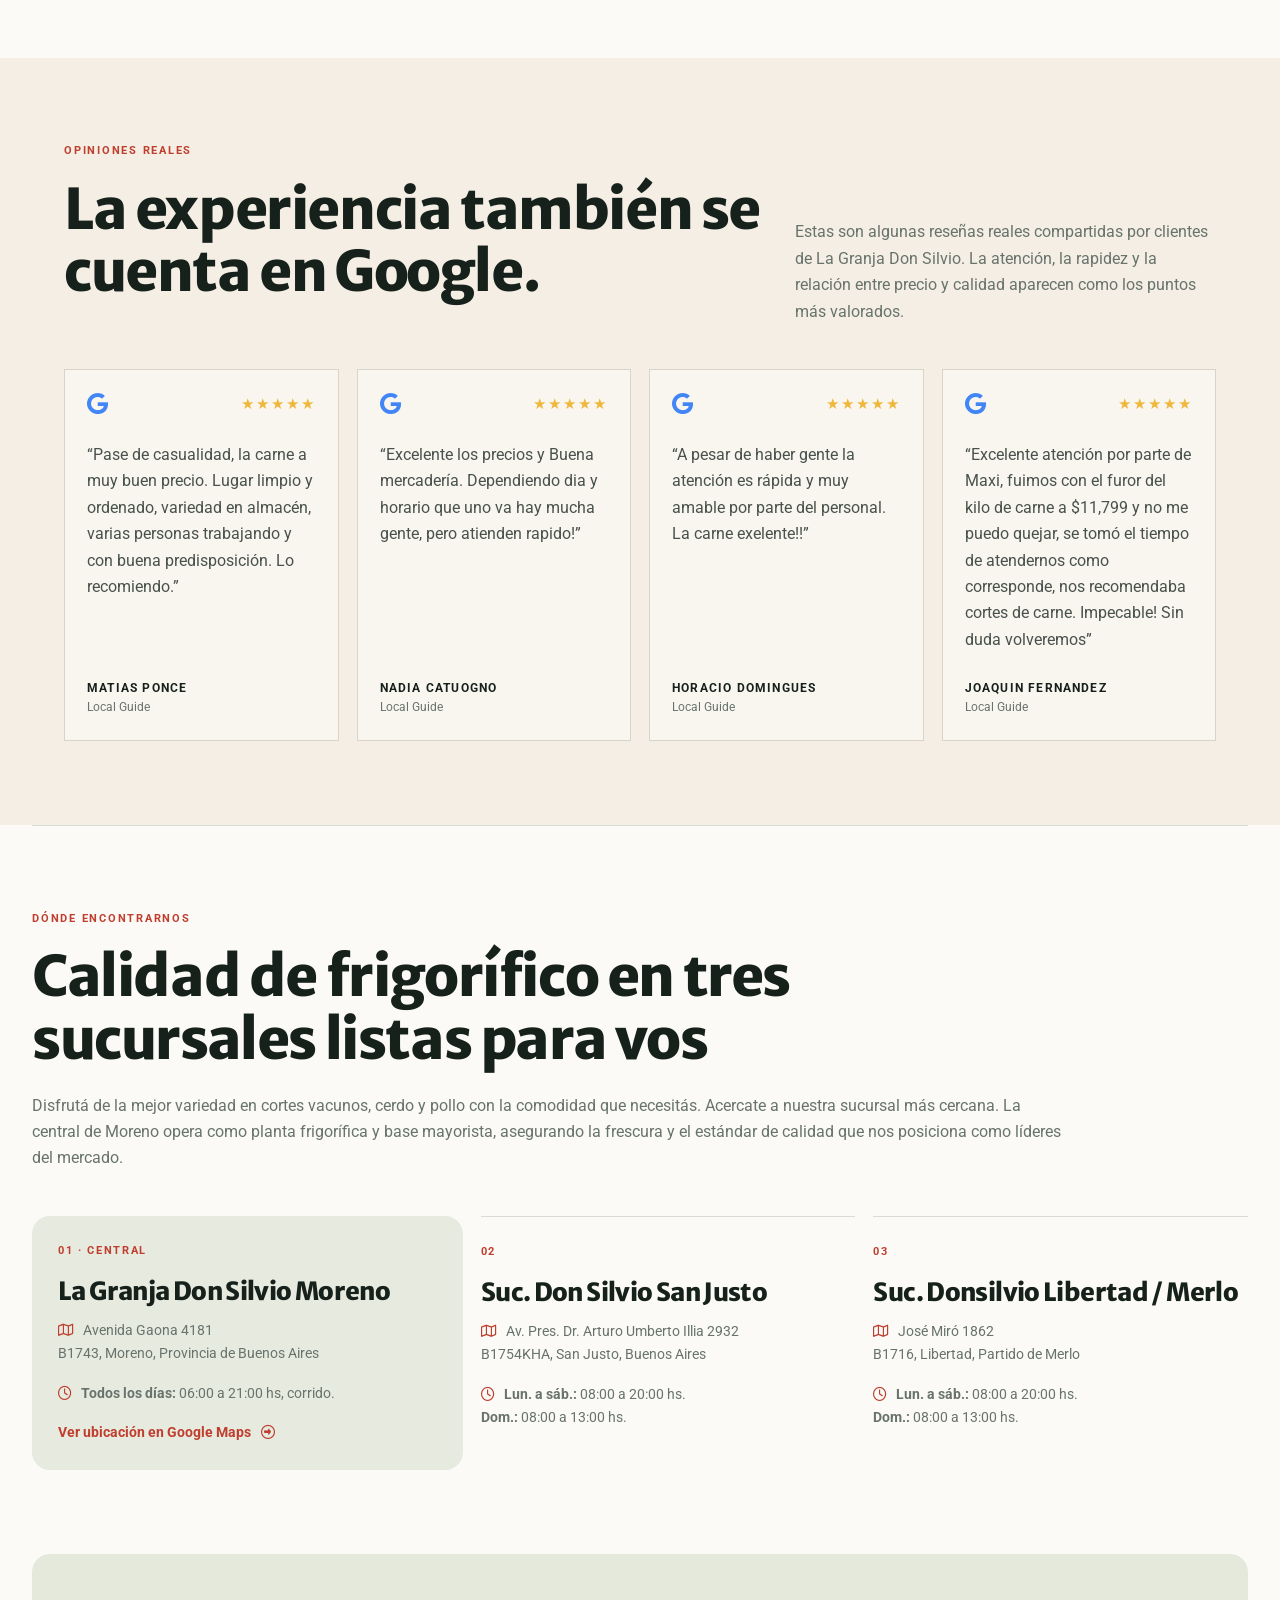
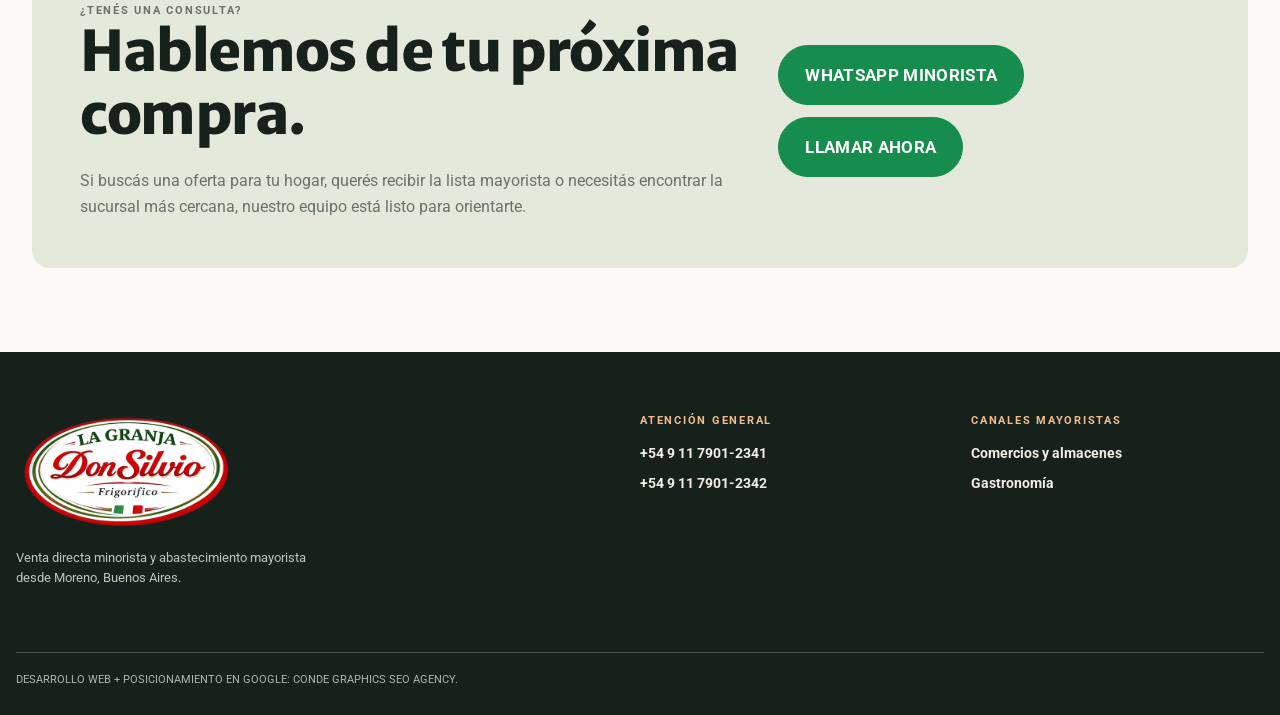
==== commit f1de8fa3: "Hero: natural-case lead copy, 22px, translucent fit-content background Co-authored-by: Copilot App <" ====
--- a/index.html
+++ b/index.html
@@ -69,7 +69,7 @@
       <div class="hero-copy section-wrap">
         <p class="eyebrow">VENTA DIRECTA AL PUBLICO</p>
         <h1>La Granja Don Silvio. Alta calidad en Carne vacuna, cerdo y pollo.</h1>
-        <p class="lead">EL SUPERMERCADO DE CARNES MÁS GRANDE DE MORENO.</p>
+        <p class="lead">Somos el supermercado de carnes más grande de Moreno.</p>
         <div class="hero-actions"><a class="button button-green" href="#minorista">Venta Minorista</a><a class="button button-red" href="#mayorista">Venta Mayorista</a></div>
       </div>
     </section>
--- a/styles.css
+++ b/styles.css
@@ -1,3 +1,3 @@
-:root{--forest:#173b2d;--forest-2:#285943;--cream:#f4eee4;--paper:#fbfaf7;--paper-2:#f1eee8;--red:#bf3e2e;--ink:#17211c;--muted:#68736c;--line:#d9dcd6;--white:#fff;--gold:#efb83d;--shadow:0 18px 50px rgba(23,59,45,.12);--radius:18px}*{box-sizing:border-box}html{scroll-behavior:smooth}body{margin:0;background:var(--paper);color:var(--ink);font-family:"Roboto",Arial,sans-serif;line-height:1.6}body.menu-open{overflow:hidden}body.menu-open::before{position:fixed;inset:0;z-index:90;background:rgba(0,0,0,.68);content:""}img{display:block;max-width:100%;height:auto}a{color:inherit}a:focus-visible,.button:focus-visible{outline:3px solid #efb83d;outline-offset:4px}.site-header{position:sticky;top:0;z-index:20;background:rgba(251,250,247,.96);border-bottom:1px solid var(--line);backdrop-filter:blur(14px)}.header-inner{width:min(1464px,calc(100% - 32px));min-height:76px;margin:auto;display:flex;align-items:center;justify-content:space-between;gap:18px}.brand{display:block;line-height:0;flex:0 0 auto}.brand img{width:142px;height:auto;object-fit:contain}.menu-toggle{display:none}main-nav a,.main-nav a{text-decoration:none;font-size:13px;font-weight:700}.main-nav a:hover{color:var(--red)}.button{display:inline-flex;align-items:center;justify-content:center;gap:10px;min-height:60px;padding:0 26px;border-radius:999px;background:var(--red);border:1px solid var(--red);color:#fff;text-decoration:none;font-size:17px;font-weight:700;text-transform:uppercase;letter-spacing:.02em;transition:transform .18s ease,background .18s ease}.button:hover{background:#a63225;transform:translateY(-2px)}.button-small{min-height:48px;padding:0 18px;font-size:14px}.button-outline{background:transparent;color:var(--forest);border-color:var(--forest)}.button-light{background:var(--cream);border-color:var(--cream);color:var(--forest)}.button-green{background:#168c4d;border-color:#168c4d;color:#fff}.button-green:hover{background:#127a41}.button-red{background:var(--red);border-color:var(--red);color:#fff}.button-red:hover{background:#a63225}.main-nav .mobile-nav-cta{display:none}.header-cta{display:flex}.section-wrap{width:min(1416px,100%);margin-inline:auto}.hero{display:block;min-height:clamp(620px,78vh,860px);padding:0;background:#173b2d url("img/hero-la-granja-don-silvio-2026.jpg") center top/100% auto no-repeat}.eyebrow,.kicker,.offer-tag{margin:0 0 18px;color:var(--red);font-size:11px;font-weight:700;letter-spacing:.16em}.hero h1,h2,h3{font-family:"Merriweather Sans",Arial,sans-serif;font-weight:800;line-height:1.08;letter-spacing:-.045em}.hero-copy{display:flex;flex-direction:column;justify-content:center;min-height:clamp(620px,78vh,860px);padding-top:120px;padding-bottom:64px;color:#fff}.hero .eyebrow{color:#f5c28d}.hero h1{max-width:700px;margin:0 0 22px;font-size:clamp(38px,9vw,70px)}h2{margin:0 0 22px;font-size:clamp(34px,6vw,64px)}h3{margin:0 0 14px;font-size:25px}.lead{max-width:650px;margin:0;color:var(--muted);font-size:18px}.hero .lead{display:inline;max-width:760px;margin:0;padding:.15em .35em;background:#000;color:#fff;line-height:2;box-decoration-break:clone;-webkit-box-decoration-break:clone}.hero .button-outline{border-color:#fff;color:#fff}.hero .hero-notes{color:#f1f4ee}.hero-fullbleed .hero-copy{width:min(1416px,calc(100% - 32px));margin-inline:auto}.hero-actions{display:flex;flex-wrap:wrap;gap:12px;margin:30px 0 18px}.hero-notes{display:flex;flex-wrap:wrap;gap:18px;color:var(--muted);font-size:12px;font-weight:700}.hero-notes i,.card-note i,.branch-card address i,.branch-card p i{margin-right:6px;color:var(--red)}.hero-media{position:relative;overflow:hidden;min-height:390px;border-radius:var(--radius);background:var(--forest)}.hero-media img{width:100%;height:100%;min-height:390px;object-fit:cover}.hero-caption{position:absolute;left:18px;right:18px;bottom:18px;display:flex;flex-direction:column;padding:16px 18px;border-radius:12px;background:rgba(23,59,45,.88);color:#fff}.hero-caption span{font-size:11px;text-transform:uppercase;letter-spacing:.12em;opacity:.78}.hero-caption strong{font-family:"Merriweather Sans",sans-serif;font-size:19px}.text-link{display:inline-flex;align-items:center;gap:10px;margin-top:auto;color:var(--red);font-size:14px;font-weight:700;text-decoration:none}.text-link:hover{text-decoration:underline}.text-link-light{color:var(--cream)}.split-section,.offers,.gallery,.reviews,.branches{padding:84px 0}.section-heading{max-width:760px;margin-bottom:44px}.offers .section-heading{max-width:950px}.branches .section-heading{max-width:950px}.section-heading>p:last-child{margin:0;color:var(--muted);font-size:16px;line-height:1.65}.segment-grid,.offer-grid,.reviews-grid,.branch-grid{display:grid;gap:18px}.segment-card{display:flex;flex-direction:column;align-items:stretch;padding:0;border-radius:var(--radius);overflow:hidden}.segment-card-light{background:#e7eadf}.segment-card-dark{background:var(--forest);color:var(--cream)}.segment-photo{width:100%;aspect-ratio:16/9;overflow:hidden;background:var(--paper-2)}.segment-photo img{width:100%;height:100%;object-fit:cover;display:block}.segment-body{display:flex;flex:1;flex-direction:column;align-items:flex-start;padding:28px}.segment-body>.button,.segment-body>.segment-actions{margin-top:auto}.segment-actions{display:flex;flex-wrap:wrap;gap:10px}.button-whatsapp{background:#168c4d;border-color:#168c4d;color:#fff}.button-whatsapp:hover{background:#127a41}.icon-whatsapp-outline{width:16px;height:16px;flex:none}.segment-card h3{font-size:clamp(18px,2.1vw,25px)}.segment-card p{max-width:640px;margin:0 0 20px;color:var(--muted)}.segment-card-dark p{color:#d1dbd1}.segment-card-dark .kicker{color:#c7d9c8}.offers{background:var(--paper-2);width:100%;padding:84px 16px}.offer-grid{grid-template-columns:1fr}.offer-card{overflow:hidden;display:flex;flex-direction:column;border:1px solid var(--line);border-radius:var(--radius);background:var(--white)}.offer-photo{display:block;aspect-ratio:auto;overflow:hidden;background:#ddd;cursor:zoom-in}.offer-photo img{width:100%;height:auto;object-fit:contain;transition:none}.offer-card:hover .offer-photo img{transform:none}.offer-content{display:flex;flex:1;flex-direction:column;align-items:flex-start;padding:24px}.offer-featured{background:var(--red);border-color:var(--red);color:#fff}.offer-featured .offer-tag{color:#ffe1d3}.offer-card p{margin:0 0 20px;color:var(--muted);font-size:14px}.offer-featured p{color:#ffe8df}.offer-card strong{margin-top:auto;margin-bottom:18px;font-family:"Merriweather Sans",sans-serif;font-size:24px;line-height:1.1}.offer-card small{font-family:Roboto,sans-serif;font-size:13px;font-weight:400}.card-note{margin-top:auto;color:var(--muted);font-size:13px}.club{display:flex;flex-direction:column;gap:32px;margin-block:84px;padding:48px;border-radius:var(--radius);background:var(--forest);color:var(--cream)}.club.section-wrap{width:min(1140px,100%)}.club h2{max-width:720px}.club p{max-width:700px;margin:0;color:#d5e0d5;line-height:1.65}.club .eyebrow{color:#f5c28d}.gallery{border-top:1px solid var(--line)}.gallery-heading{display:flex;flex-direction:column;gap:28px;max-width:950px}.gallery-heading>p{max-width:620px;margin:0;color:var(--muted);line-height:1.65}#galeria-title{max-width:620px}.gallery-grid{columns:2;column-gap:14px}.gallery-item{display:block;overflow:hidden;break-inside:avoid;margin:0 0 14px;border-radius:12px;background:var(--paper-2)}.gallery-item img{width:100%;height:auto;display:block;transition:transform .5s cubic-bezier(.22,.61,.36,1)}.gallery-item:hover img{transform:scale(1.045)}.gallery-item figcaption{display:none}.reviews{background:var(--cream);width:100%;padding:84px 16px}.reviews-top{display:grid;gap:28px;margin-bottom:44px}.reviews-top>p{max-width:430px;margin:0;color:var(--muted);line-height:1.65}.reviews-grid{grid-template-columns:repeat(1,minmax(0,1fr))}.review-card{display:flex;flex-direction:column;min-height:300px;padding:22px;border:1px solid #d8d4ca;background:rgba(255,255,255,.42)}.review-source{display:flex;align-items:center;justify-content:space-between;margin-bottom:26px}.review-source i{color:#4285f4;font-size:22px}.review-source span{color:var(--gold);font-size:15px;letter-spacing:2px}.review-card blockquote{margin:0 0 26px;color:#48514b;font-size:16px;line-height:1.65}.review-author{display:flex;flex-direction:column;margin-top:auto}.review-author strong{font-size:12px;letter-spacing:.1em;text-transform:uppercase}.review-author small{color:var(--muted);font-size:12px}.branches{border-top:1px solid var(--line)}.branch-grid{grid-template-columns:1fr}.branch-card{padding:26px 0;border-top:1px solid var(--line)}.branch-card:first-child{border-top:0}.branch-card-featured{padding:26px;border:0;border-radius:var(--radius);background:#e7eadf}.branch-number{display:block;margin-bottom:18px;color:var(--red);font-size:11px;font-weight:700;letter-spacing:.15em}.branch-card h3{font-size:25px}.branch-card address{margin-bottom:18px;font-style:normal;color:var(--muted);font-size:14px}.branch-card p{color:var(--muted);font-size:14px}.final-cta{display:flex;flex-direction:column;gap:32px;margin-bottom:84px;padding:48px;border-radius:var(--radius);background:#e4e9dc}.final-cta h2{max-width:700px}.final-cta p{max-width:700px;margin:0;color:var(--muted);line-height:1.65}.final-actions{display:flex;flex-wrap:wrap;gap:12px}.site-footer{padding:60px 16px 26px;background:var(--ink);color:var(--cream)}.footer-inner{width:min(1416px,100%);margin:auto;display:grid;gap:38px}.site-footer img{width:220px;height:auto;filter:none;margin-bottom:18px}.site-footer p{max-width:300px;color:#b9c7bb;font-size:13px}.footer-contact{display:flex;flex-direction:column;align-items:flex-start;gap:8px}.footer-contact .eyebrow{margin-bottom:4px;color:#eebc8d}.footer-contact a{font-size:14px;font-weight:700;text-decoration:none}.footer-contact a:hover{text-decoration:underline}.footer-bottom{display:flex;align-items:center;justify-content:space-between;gap:16px;width:min(1416px,100%);margin:50px auto 0;padding-top:18px;border-top:1px solid #405146;color:#aab8ad;font-size:11px}.whatsapp-float{position:fixed;right:16px;bottom:16px;z-index:30;display:inline-flex;align-items:center;gap:8px;padding:17px 22px;border-radius:999px;background:#168c4d;color:#fff;text-decoration:none;font-size:17px;font-weight:700;text-transform:uppercase;letter-spacing:.02em;box-shadow:var(--shadow)}.whatsapp-float i{font-size:25px}.whatsapp-float span{font-size:14px}@media(max-width:699px){.site-header{position:relative;z-index:100}.header-inner{min-height:auto;flex-wrap:nowrap;gap:1rem;padding:.65rem 0}.brand,.brand img{width:85px;height:85px}.menu-toggle{position:relative;display:grid;width:52px;height:52px;flex:0 0 52px;place-content:center;gap:5px;margin-left:auto;margin-right:0;padding:0;color:var(--ink);background:transparent;border:1px solid var(--ink);cursor:pointer}.menu-toggle span{display:block;width:24px;height:2px;background:currentColor;transition:transform .2s ease,opacity .2s ease}.menu-open .menu-toggle{color:var(--ink);border-color:var(--ink)}.menu-open .menu-toggle span:nth-child(1){transform:translateY(7px) rotate(45deg)}.menu-open .menu-toggle span:nth-child(2){opacity:0}.menu-open .menu-toggle span:nth-child(3){transform:translateY(-7px) rotate(-45deg)}.main-nav{position:fixed;top:76px;right:1rem;left:auto;z-index:110;display:none;width:280px;max-height:calc(100dvh - 92px);flex-direction:column;align-items:stretch;gap:0;margin:0;overflow-y:auto;padding:.5rem 1rem 1rem;color:#fff;background:rgba(23,33,28,.98);border:1px solid rgba(255,255,255,.2);box-shadow:0 20px 60px rgba(0,0,0,.34)}.menu-open .main-nav{display:flex}.main-nav>a:not(.mobile-nav-cta){min-height:56px;display:flex;align-items:center;padding:.75rem 0;color:#fff;border-bottom:1px solid rgba(255,255,255,.14);font-size:.86rem;letter-spacing:.12em;text-transform:uppercase}.main-nav .mobile-nav-cta{display:flex;width:100%;margin-top:1rem;color:#fff;background:var(--red);border-color:var(--red)}.header-cta{display:none}.hero{background-size:cover;background-position:left top}.hero .lead{padding:.12em .3em}.section-wrap{width:calc(100% - 32px)}.offers>.section-wrap,.reviews>.section-wrap{width:100%}.intro-band-inner{width:calc(100% - 32px);padding-top:34px;padding-bottom:34px}.split-section,.gallery,.branches{padding-top:68px;padding-bottom:68px}.section-heading{margin-bottom:28px}.section-heading>p:last-child,.gallery-heading>p,.reviews-top>p{font-size:16px;line-height:1.6}.branch-card-featured{padding:26px 22px}.branch-card h3{font-size:clamp(23px,7vw,28px);overflow-wrap:anywhere}.branch-card address,.branch-card p{overflow-wrap:anywhere}.club,.final-cta{width:calc(100% - 32px)}.whatsapp-float{right:12px;bottom:12px;max-width:calc(100vw - 24px);padding:14px 18px}.whatsapp-float span{font-size:13px}}@media(min-width:700px){.site-header{position:sticky}.hero{min-height:0;aspect-ratio:1874 / 753}.hero-copy{min-height:0;justify-content:flex-start}.offers,.reviews{padding-inline:32px}.header-inner{width:min(1416px,calc(100% - 64px));min-height:76px;justify-content:space-between}.menu-toggle{display:none}.main-nav{position:static;display:flex;align-items:center;justify-content:center;gap:clamp(1rem,2vw,2rem);margin-left:auto;margin-right:0;flex-direction:row;max-height:none;padding:0;color:inherit;background:transparent;border:none;box-shadow:none;top:auto;right:auto;left:auto;z-index:auto;max-height:none}.main-nav>a:not(.mobile-nav-cta){min-height:auto;padding:0;border-bottom:none;font-size:.9rem;font-weight:650;color:#45413e;text-transform:none;letter-spacing:0}.main-nav>a:not(.mobile-nav-cta):hover{color:var(--red)}.main-nav .mobile-nav-cta{display:none}.header-cta{display:inline-flex}.hero{padding:0}.hero-copy{padding-top:28px;padding-bottom:28px}.hero h1{font-size:70px;margin-bottom:14px}.hero-actions{margin:20px 0 12px}.hero-media{min-height:500px}.hero-media img{min-height:500px}.intro-band-inner{flex-direction:row;align-items:center;justify-content:space-between;gap:40px;padding:42px 0}.segment-grid,.reviews-grid,.branch-grid{grid-template-columns:repeat(2,minmax(0,1fr))}.segment-card h3{white-space:nowrap}.segmentos-heading{max-width:none;display:inline-block}.segmentos-heading h2{white-space:nowrap}.offer-grid{grid-template-columns:repeat(2,minmax(0,1fr))}.club{flex-direction:row;align-items:center;justify-content:space-between;gap:40px}.reviews-top{grid-template-columns:minmax(0,1.25fr) minmax(240px,.75fr);align-items:end}.gallery-heading{gap:32px}.gallery-grid{columns:3;column-gap:18px}.gallery-item{margin-bottom:18px}.footer-inner{grid-template-columns:2fr 1fr 1fr}.final-cta{flex-direction:row;align-items:center;justify-content:space-between}}@media(min-width:700px) and (max-width:1049px){.hero-copy{padding-top:16px;padding-bottom:16px}.hero h1{font-size:56px}.hero .lead{font-size:16px;padding:.15em .35em}.hero-actions{margin:14px 0 10px}.hero-notes{gap:12px;font-size:11px}}@media(min-width:1050px){.section-wrap{width:min(1416px,calc(100% - 64px))}.offer-grid{grid-template-columns:repeat(4,minmax(0,1fr))}.reviews-grid{grid-template-columns:repeat(4,minmax(0,1fr))}.branch-grid{grid-template-columns:1.15fr 1fr 1fr}.gallery-grid{columns:4;column-gap:20px}.gallery-item{margin-bottom:20px}}.lightbox{display:none;position:fixed;inset:0;z-index:100;align-items:center;justify-content:center;padding:24px}.lightbox:target{display:flex}.lightbox-backdrop{position:absolute;inset:0;background:rgba(9,20,15,.88);cursor:zoom-out}.lightbox-content{position:relative;z-index:1;display:flex;align-items:center;justify-content:center;max-width:calc(100vw - 48px);max-height:calc(100vh - 48px)}.lightbox-content img{display:block;width:auto;height:auto;max-width:calc(100vw - 48px);max-height:calc(100vh - 48px);object-fit:contain;box-shadow:0 20px 70px rgba(0,0,0,.4)}.lightbox-close{position:absolute;top:-14px;right:-14px;z-index:2;display:grid;place-items:center;width:42px;height:42px;border:2px solid #fff;border-radius:50%;background:var(--forest);color:#fff;text-decoration:none;font-size:30px;line-height:1}.sr-only{position:absolute;width:1px;height:1px;padding:0;margin:-1px;overflow:hidden;clip:rect(0,0,0,0);white-space:nowrap;border:0}@media(max-width:699px){.lightbox{padding:16px}.lightbox-content,.lightbox-content img{max-width:calc(100vw - 32px);max-height:calc(100vh - 32px)}.lightbox-close{top:-10px;right:-10px}}@media(prefers-reduced-motion:reduce){html{scroll-behavior:auto}*,*:before,*:after{transition-duration:.01ms!important}}
+:root{--forest:#173b2d;--forest-2:#285943;--cream:#f4eee4;--paper:#fbfaf7;--paper-2:#f1eee8;--red:#bf3e2e;--ink:#17211c;--muted:#68736c;--line:#d9dcd6;--white:#fff;--gold:#efb83d;--shadow:0 18px 50px rgba(23,59,45,.12);--radius:18px}*{box-sizing:border-box}html{scroll-behavior:smooth}body{margin:0;overflow-x:clip;background:var(--paper);color:var(--ink);font-family:"Roboto",Arial,sans-serif;line-height:1.6}body.menu-open{overflow:hidden}body.menu-open::before{position:fixed;inset:0;z-index:90;background:rgba(0,0,0,.68);content:""}img{display:block;max-width:100%;height:auto}a{color:inherit}a:focus-visible,.button:focus-visible{outline:3px solid #efb83d;outline-offset:4px}.site-header{position:sticky;top:0;z-index:20;background:rgba(251,250,247,.96);border-bottom:1px solid var(--line);backdrop-filter:blur(14px)}.header-inner{width:min(1464px,calc(100% - 32px));min-height:76px;margin:auto;display:flex;align-items:center;justify-content:space-between;gap:18px}.brand{display:block;line-height:0;flex:0 0 auto}.brand img{width:142px;height:auto;object-fit:contain}.menu-toggle{display:none}main-nav a,.main-nav a{text-decoration:none;font-size:13px;font-weight:700}.main-nav a:hover{color:var(--red)}.button{display:inline-flex;align-items:center;justify-content:center;gap:10px;min-height:60px;padding:0 26px;border-radius:999px;background:var(--red);border:1px solid var(--red);color:#fff;text-decoration:none;font-size:17px;font-weight:700;text-transform:uppercase;letter-spacing:.02em;transition:transform .18s ease,background .18s ease}.button:hover{background:#a63225;transform:translateY(-2px)}.button-small{min-height:48px;padding:0 18px;font-size:14px}.button-outline{background:transparent;color:var(--forest);border-color:var(--forest)}.button-light{background:var(--cream);border-color:var(--cream);color:var(--forest)}.button-green{background:#168c4d;border-color:#168c4d;color:#fff}.button-green:hover{background:#127a41}.button-red{background:var(--red);border-color:var(--red);color:#fff}.button-red:hover{background:#a63225}.main-nav .mobile-nav-cta{display:none}.header-cta{display:flex}.section-wrap{width:min(1416px,100%);margin-inline:auto}.hero{display:block;min-height:clamp(620px,78vh,860px);padding:0;background:#173b2d url("img/hero-la-granja-don-silvio-2026.jpg") center top/100% auto no-repeat}.eyebrow,.kicker,.offer-tag{margin:0 0 18px;color:var(--red);font-size:11px;font-weight:700;letter-spacing:.16em}.hero h1,h2,h3{font-family:"Merriweather Sans",Arial,sans-serif;font-weight:800;line-height:1.12;letter-spacing:-.025em;overflow-wrap:break-word;text-wrap:pretty}.hero h1{line-height:1.08;letter-spacing:-.045em;text-wrap:wrap}.hero-copy{display:flex;flex-direction:column;justify-content:center;min-height:clamp(620px,78vh,860px);padding-top:120px;padding-bottom:64px;color:#fff}.hero .eyebrow{color:#f5c28d}.hero h1{max-width:700px;margin:0 0 22px;font-size:clamp(38px,9vw,70px)}h2{margin:0 0 22px;font-size:clamp(30px,5vw,56px)}h3{margin:0 0 14px;font-size:25px}.lead{max-width:650px;margin:0;color:var(--muted);font-size:18px}.hero .lead{display:block;width:fit-content;align-self:flex-start;max-width:760px;margin:0;padding:.2em .6em;background:rgba(0,0,0,.4);color:#fff;font-size:22px;line-height:1.5;text-transform:none;box-decoration-break:clone;-webkit-box-decoration-break:clone}.hero .button-outline{border-color:#fff;color:#fff}.hero .hero-notes{color:#f1f4ee}.hero-fullbleed .hero-copy{width:min(1416px,calc(100% - 32px));margin-inline:auto}.hero-actions{display:flex;flex-wrap:wrap;gap:12px;margin:30px 0 18px}.hero-notes{display:flex;flex-wrap:wrap;gap:18px;color:var(--muted);font-size:12px;font-weight:700}.hero-notes i,.card-note i,.branch-card address i,.branch-card p i{margin-right:6px;color:var(--red)}.hero-media{position:relative;overflow:hidden;min-height:390px;border-radius:var(--radius);background:var(--forest)}.hero-media img{width:100%;height:100%;min-height:390px;object-fit:cover}.hero-caption{position:absolute;left:18px;right:18px;bottom:18px;display:flex;flex-direction:column;padding:16px 18px;border-radius:12px;background:rgba(23,59,45,.88);color:#fff}.hero-caption span{font-size:11px;text-transform:uppercase;letter-spacing:.12em;opacity:.78}.hero-caption strong{font-family:"Merriweather Sans",sans-serif;font-size:19px}.text-link{display:inline-flex;align-items:center;gap:10px;margin-top:auto;color:var(--red);font-size:14px;font-weight:700;text-decoration:none}.text-link:hover{text-decoration:underline}.text-link-light{color:var(--cream)}.split-section,.offers,.gallery,.reviews,.branches{padding:84px 0}.section-heading{max-width:1040px;margin-bottom:44px}.section-heading>p:last-child{margin:0;color:var(--muted);font-size:16px;line-height:1.65}.segment-grid,.offer-grid,.reviews-grid,.branch-grid{display:grid;gap:18px}.segment-card{display:flex;flex-direction:column;align-items:stretch;padding:0;border-radius:var(--radius);overflow:hidden}.segment-card-light{background:#e7eadf}.segment-card-dark{background:var(--forest);color:var(--cream)}.segment-photo{width:100%;aspect-ratio:16/9;overflow:hidden;background:var(--paper-2)}.segment-photo img{width:100%;height:100%;object-fit:cover;display:block}.segment-body{display:flex;flex:1;flex-direction:column;align-items:flex-start;padding:28px}.segment-body>.button,.segment-body>.segment-actions{margin-top:auto}.segment-actions{display:flex;flex-wrap:wrap;gap:10px}.button-whatsapp{background:#168c4d;border-color:#168c4d;color:#fff}.button-whatsapp:hover{background:#127a41}.icon-whatsapp-outline{width:16px;height:16px;flex:none}.segment-card h3{font-size:clamp(18px,2.1vw,25px)}.segment-card p{max-width:640px;margin:0 0 20px;color:var(--muted)}.segment-card-dark p{color:#d1dbd1}.segment-card-dark .kicker{color:#c7d9c8}.offers{background:var(--paper-2);width:100%;padding:84px 16px}.offer-grid{grid-template-columns:1fr}.offer-card{overflow:hidden;display:flex;flex-direction:column;border:1px solid var(--line);border-radius:var(--radius);background:var(--white)}.offer-photo{display:block;aspect-ratio:auto;overflow:hidden;background:#ddd;cursor:zoom-in}.offer-photo img{width:100%;height:auto;object-fit:contain;transition:none}.offer-card:hover .offer-photo img{transform:none}.offer-content{display:flex;flex:1;flex-direction:column;align-items:flex-start;padding:24px}.offer-featured{background:var(--red);border-color:var(--red);color:#fff}.offer-featured .offer-tag{color:#ffe1d3}.offer-card p{margin:0 0 20px;color:var(--muted);font-size:14px}.offer-featured p{color:#ffe8df}.offer-card strong{margin-top:auto;margin-bottom:18px;font-family:"Merriweather Sans",sans-serif;font-size:24px;line-height:1.1}.offer-card small{font-family:Roboto,sans-serif;font-size:13px;font-weight:400}.card-note{margin-top:auto;color:var(--muted);font-size:13px}.club{display:flex;flex-direction:column;gap:32px;margin-block:84px;padding:48px;border-radius:var(--radius);background:var(--forest);color:var(--cream)}.club.section-wrap{width:min(1140px,100%)}.club h2{max-width:720px;text-wrap:balance}.club p{max-width:700px;margin:0;color:#d5e0d5;line-height:1.65}.club .eyebrow{color:#f5c28d}.gallery{border-top:1px solid var(--line)}.gallery-heading>p{margin:0;color:var(--muted);line-height:1.65}.gallery-grid{columns:2;column-gap:14px}.gallery-item{display:block;overflow:hidden;break-inside:avoid;margin:0 0 14px;border-radius:12px;background:var(--paper-2)}.gallery-item img{width:100%;height:auto;display:block;transition:transform .5s cubic-bezier(.22,.61,.36,1)}.gallery-item:hover img{transform:scale(1.045)}.gallery-item figcaption{display:none}.reviews{background:var(--cream);width:100%;padding:84px 16px}.reviews-top{display:grid;gap:28px;margin-bottom:44px}.reviews-top>p{max-width:430px;margin:0;color:var(--muted);line-height:1.65}.reviews-grid{grid-template-columns:repeat(1,minmax(0,1fr))}.review-card{display:flex;flex-direction:column;min-height:300px;padding:22px;border:1px solid #d8d4ca;background:rgba(255,255,255,.42)}.review-source{display:flex;align-items:center;justify-content:space-between;margin-bottom:26px}.review-source i{color:#4285f4;font-size:22px}.review-source span{color:var(--gold);font-size:15px;letter-spacing:2px}.review-card blockquote{margin:0 0 26px;color:#48514b;font-size:16px;line-height:1.65}.review-author{display:flex;flex-direction:column;margin-top:auto}.review-author strong{font-size:12px;letter-spacing:.1em;text-transform:uppercase}.review-author small{color:var(--muted);font-size:12px}.branches{border-top:1px solid var(--line)}.branch-grid{grid-template-columns:1fr}.branch-card{padding:26px 0;border-top:1px solid var(--line)}.branch-card:first-child{border-top:0}.branch-card-featured{padding:26px;border:0;border-radius:var(--radius);background:#e7eadf}.branch-number{display:block;margin-bottom:18px;color:var(--red);font-size:11px;font-weight:700;letter-spacing:.15em}.branch-card h3{font-size:25px}.branch-card address{margin-bottom:18px;font-style:normal;color:var(--muted);font-size:14px}.branch-card p{color:var(--muted);font-size:14px}.final-cta{display:flex;flex-direction:column;gap:32px;margin-bottom:84px;padding:48px;border-radius:var(--radius);background:#e4e9dc}.final-cta h2{max-width:700px}.final-cta p{max-width:700px;margin:0;color:var(--muted);line-height:1.65}.final-actions{display:flex;flex-wrap:wrap;gap:12px}.site-footer{padding:60px 16px 26px;background:var(--ink);color:var(--cream)}.footer-inner{width:min(1416px,100%);margin:auto;display:grid;gap:38px}.site-footer img{width:220px;height:auto;filter:none;margin-bottom:18px}.site-footer p{max-width:300px;color:#b9c7bb;font-size:13px}.footer-contact{display:flex;flex-direction:column;align-items:flex-start;gap:8px}.footer-contact .eyebrow{margin-bottom:4px;color:#eebc8d}.footer-contact a{font-size:14px;font-weight:700;text-decoration:none}.footer-contact a:hover{text-decoration:underline}.footer-bottom{display:flex;align-items:center;justify-content:space-between;gap:16px;width:min(1416px,100%);margin:50px auto 0;padding-top:18px;border-top:1px solid #405146;color:#aab8ad;font-size:11px}.whatsapp-float{position:fixed;right:16px;bottom:16px;z-index:30;display:inline-flex;align-items:center;gap:8px;padding:17px 22px;border-radius:999px;background:#168c4d;color:#fff;text-decoration:none;font-size:17px;font-weight:700;text-transform:uppercase;letter-spacing:.02em;box-shadow:var(--shadow)}.whatsapp-float i{font-size:25px}.whatsapp-float span{font-size:14px}@media(max-width:699px){.site-header{position:relative;z-index:100}.header-inner{min-height:auto;flex-wrap:nowrap;gap:1rem;padding:.65rem 0}.brand,.brand img{width:85px;height:85px}.menu-toggle{position:relative;display:grid;width:52px;height:52px;flex:0 0 52px;place-content:center;gap:5px;margin-left:auto;margin-right:0;padding:0;color:var(--ink);background:transparent;border:1px solid var(--ink);cursor:pointer}.menu-toggle span{display:block;width:24px;height:2px;background:currentColor;transition:transform .2s ease,opacity .2s ease}.menu-open .menu-toggle{color:var(--ink);border-color:var(--ink)}.menu-open .menu-toggle span:nth-child(1){transform:translateY(7px) rotate(45deg)}.menu-open .menu-toggle span:nth-child(2){opacity:0}.menu-open .menu-toggle span:nth-child(3){transform:translateY(-7px) rotate(-45deg)}.main-nav{position:fixed;top:76px;right:1rem;left:auto;z-index:110;display:none;width:280px;max-height:calc(100dvh - 92px);flex-direction:column;align-items:stretch;gap:0;margin:0;overflow-y:auto;padding:.5rem 1rem 1rem;color:#fff;background:rgba(23,33,28,.98);border:1px solid rgba(255,255,255,.2);box-shadow:0 20px 60px rgba(0,0,0,.34)}.menu-open .main-nav{display:flex}.main-nav>a:not(.mobile-nav-cta){min-height:56px;display:flex;align-items:center;padding:.75rem 0;color:#fff;border-bottom:1px solid rgba(255,255,255,.14);font-size:.86rem;letter-spacing:.12em;text-transform:uppercase}.main-nav .mobile-nav-cta{display:flex;width:100%;margin-top:1rem;color:#fff;background:var(--red);border-color:var(--red)}.header-cta{display:none}.hero{background-size:cover;background-position:left top}.hero .lead{font-size:18px}.section-wrap{width:calc(100% - 32px)}.offers>.section-wrap,.reviews>.section-wrap{width:100%}.intro-band-inner{width:calc(100% - 32px);padding-top:34px;padding-bottom:34px}.split-section,.gallery,.branches{padding-top:68px;padding-bottom:68px}.section-heading{margin-bottom:28px}.section-heading>p:last-child,.gallery-heading>p,.reviews-top>p{font-size:16px;line-height:1.6}.branch-card-featured{padding:26px 22px}.branch-card h3{font-size:clamp(23px,7vw,28px);overflow-wrap:anywhere}.branch-card address,.branch-card p{overflow-wrap:anywhere}.club,.final-cta{width:calc(100% - 32px)}.whatsapp-float{right:12px;bottom:12px;max-width:calc(100vw - 24px);padding:14px 18px}.whatsapp-float span{font-size:13px}}@media(min-width:700px){.site-header{position:sticky}.hero{min-height:0;aspect-ratio:1874 / 753}.hero-copy{min-height:0;justify-content:flex-start}.offers,.reviews{padding-inline:32px}.header-inner{width:min(1416px,calc(100% - 64px));min-height:76px;justify-content:space-between}.menu-toggle{display:none}.main-nav{position:static;display:flex;align-items:center;justify-content:center;gap:clamp(1rem,2vw,2rem);margin-left:auto;margin-right:0;flex-direction:row;max-height:none;padding:0;color:inherit;background:transparent;border:none;box-shadow:none;top:auto;right:auto;left:auto;z-index:auto;max-height:none}.main-nav>a:not(.mobile-nav-cta){min-height:auto;padding:0;border-bottom:none;font-size:.9rem;font-weight:650;color:#45413e;text-transform:none;letter-spacing:0}.main-nav>a:not(.mobile-nav-cta):hover{color:var(--red)}.main-nav .mobile-nav-cta{display:none}.header-cta{display:inline-flex}.hero{padding:0}.hero-copy{padding-top:28px;padding-bottom:28px}.hero h1{font-size:70px;margin-bottom:14px}.hero-actions{margin:20px 0 12px}.hero-media{min-height:500px}.hero-media img{min-height:500px}.intro-band-inner{flex-direction:row;align-items:center;justify-content:space-between;gap:40px;padding:42px 0}.segment-grid,.reviews-grid,.branch-grid{grid-template-columns:repeat(2,minmax(0,1fr))}.offer-grid{grid-template-columns:repeat(2,minmax(0,1fr))}.club{flex-direction:row;align-items:center;justify-content:space-between;gap:40px}.reviews-top{grid-template-columns:minmax(0,1.25fr) minmax(240px,.75fr);align-items:end}.gallery-grid{columns:3;column-gap:18px}.gallery-item{margin-bottom:18px}.footer-inner{grid-template-columns:2fr 1fr 1fr}.final-cta{flex-direction:row;align-items:center;justify-content:space-between}}@media(min-width:700px) and (max-width:1049px){.hero-copy{padding-top:16px;padding-bottom:16px}.hero h1{font-size:56px}.hero .lead{font-size:18px}.hero-actions{margin:14px 0 10px}.hero-notes{gap:12px;font-size:11px}}@media(min-width:1050px){.section-wrap{width:min(1416px,calc(100% - 64px))}.offer-grid{grid-template-columns:repeat(4,minmax(0,1fr))}.reviews-grid{grid-template-columns:repeat(4,minmax(0,1fr))}.branch-grid{grid-template-columns:1.15fr 1fr 1fr}.gallery-grid{columns:4;column-gap:20px}.gallery-item{margin-bottom:20px}}.lightbox{display:none;position:fixed;inset:0;z-index:100;align-items:center;justify-content:center;padding:24px}.lightbox:target{display:flex}.lightbox-backdrop{position:absolute;inset:0;background:rgba(9,20,15,.88);cursor:zoom-out}.lightbox-content{position:relative;z-index:1;display:flex;align-items:center;justify-content:center;max-width:calc(100vw - 48px);max-height:calc(100vh - 48px)}.lightbox-content img{display:block;width:auto;height:auto;max-width:calc(100vw - 48px);max-height:calc(100vh - 48px);object-fit:contain;box-shadow:0 20px 70px rgba(0,0,0,.4)}.lightbox-close{position:absolute;top:-14px;right:-14px;z-index:2;display:grid;place-items:center;width:42px;height:42px;border:2px solid #fff;border-radius:50%;background:var(--forest);color:#fff;text-decoration:none;font-size:30px;line-height:1}.sr-only{position:absolute;width:1px;height:1px;padding:0;margin:-1px;overflow:hidden;clip:rect(0,0,0,0);white-space:nowrap;border:0}@media(max-width:699px){.lightbox{padding:16px}.lightbox-content,.lightbox-content img{max-width:calc(100vw - 32px);max-height:calc(100vh - 32px)}.lightbox-close{top:-10px;right:-10px}}@media(prefers-reduced-motion:reduce){html{scroll-behavior:auto}*,*:before,*:after{transition-duration:.01ms!important}}
 
 .footer-bottom a,.footer-bottom a:hover,.footer-bottom a:focus{color:#aab8ad;text-decoration:none;text-transform:uppercase}
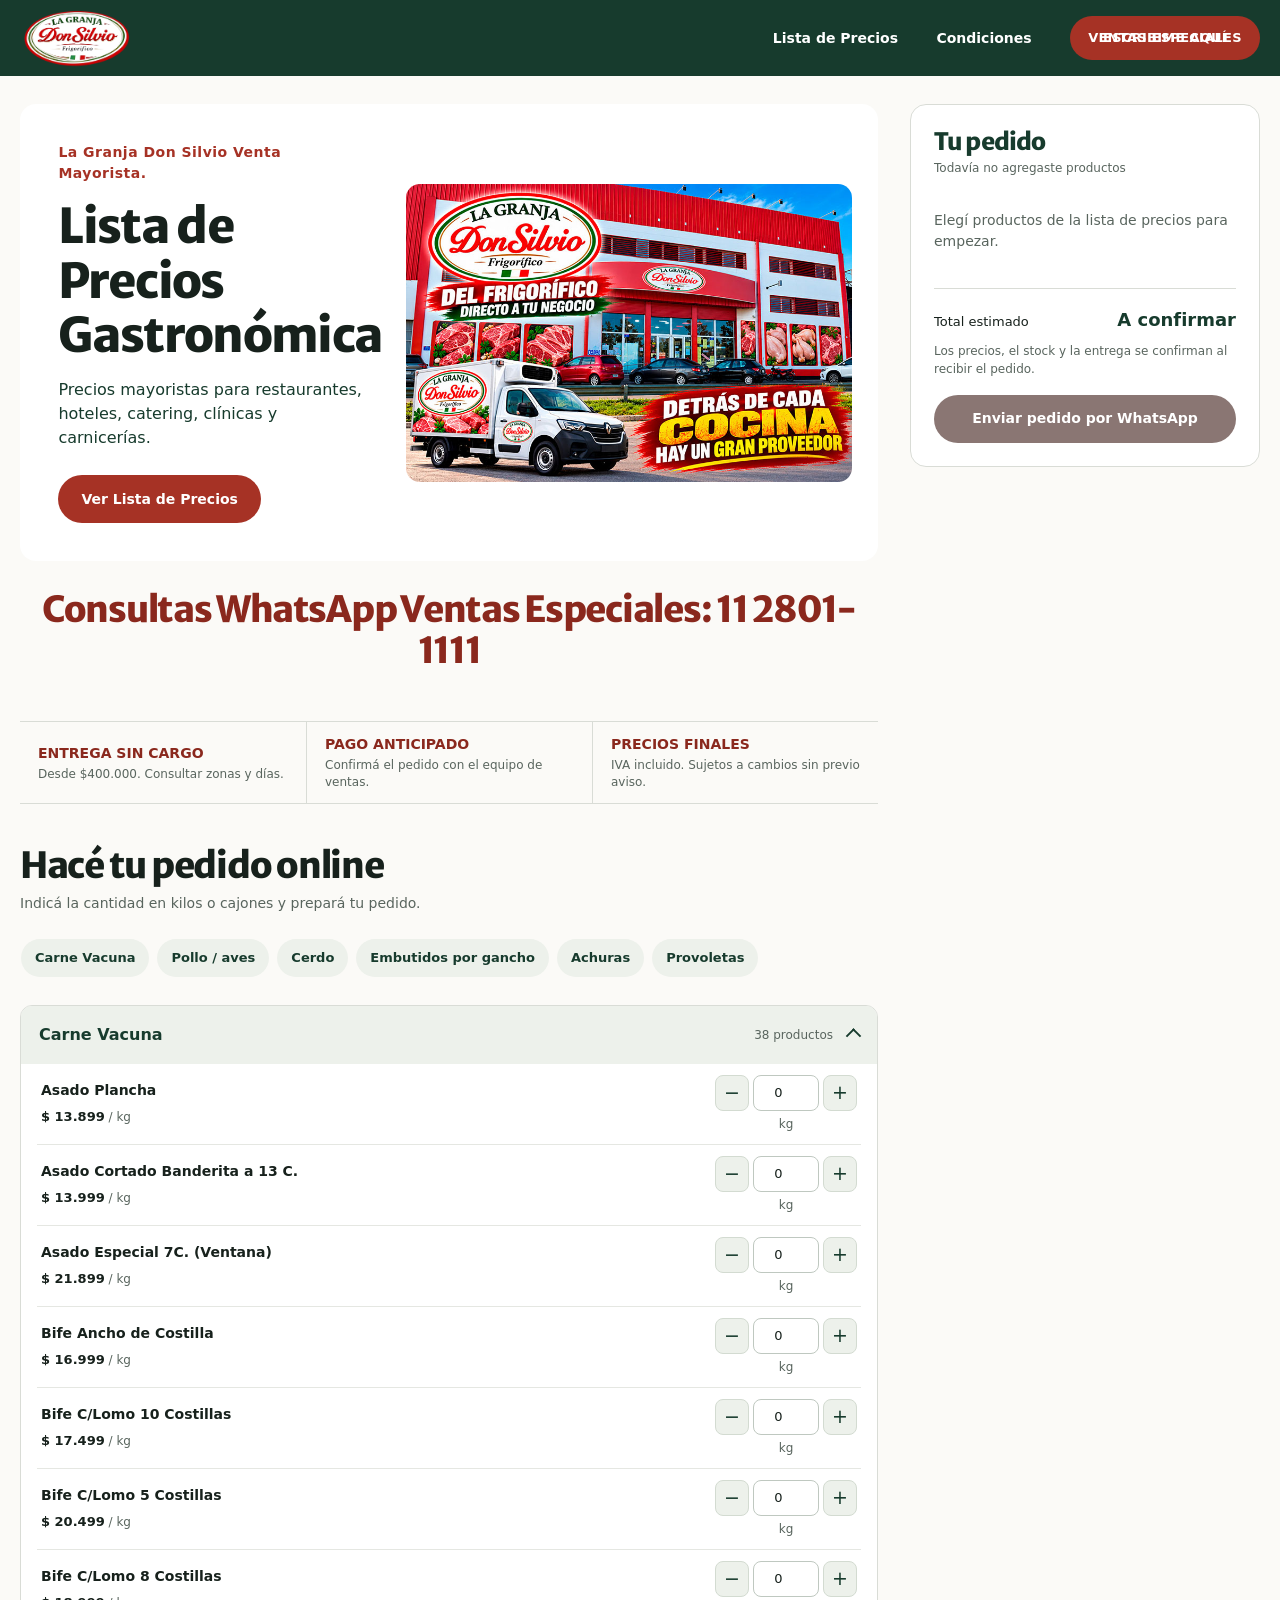
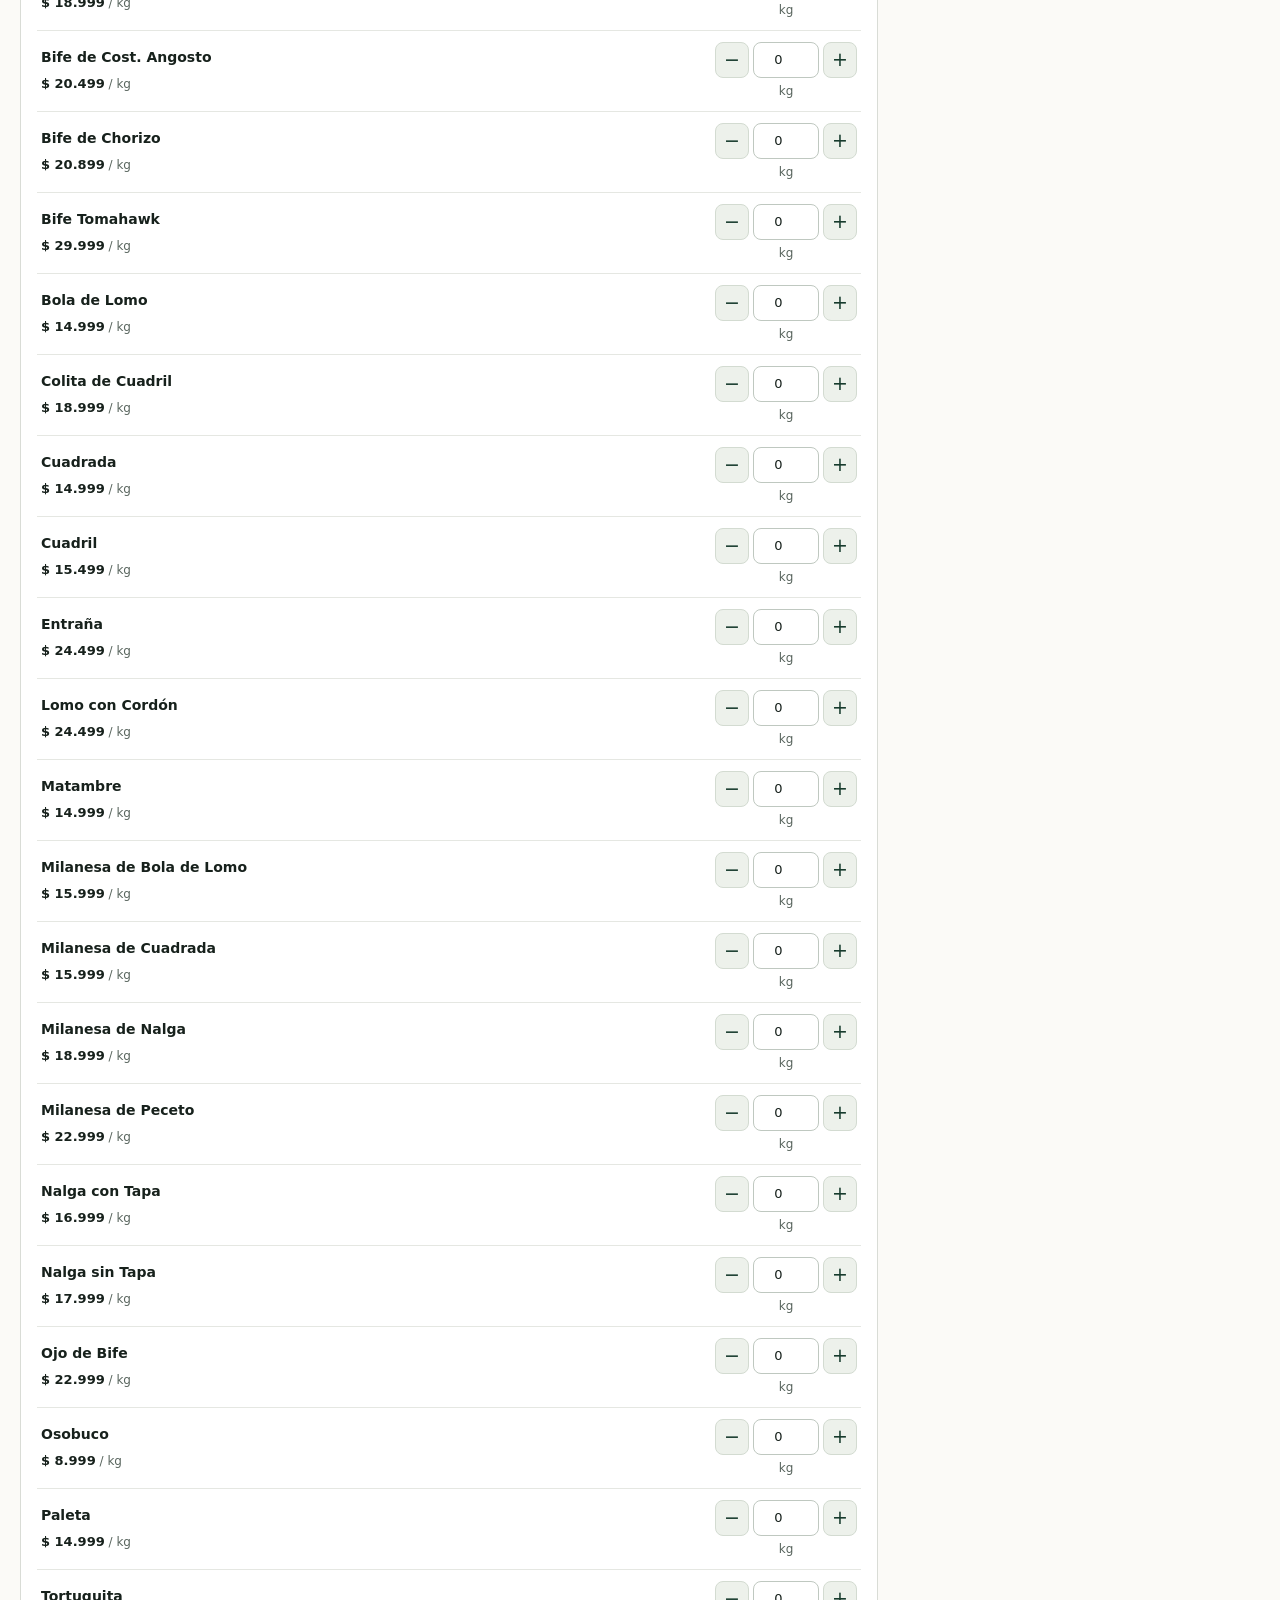
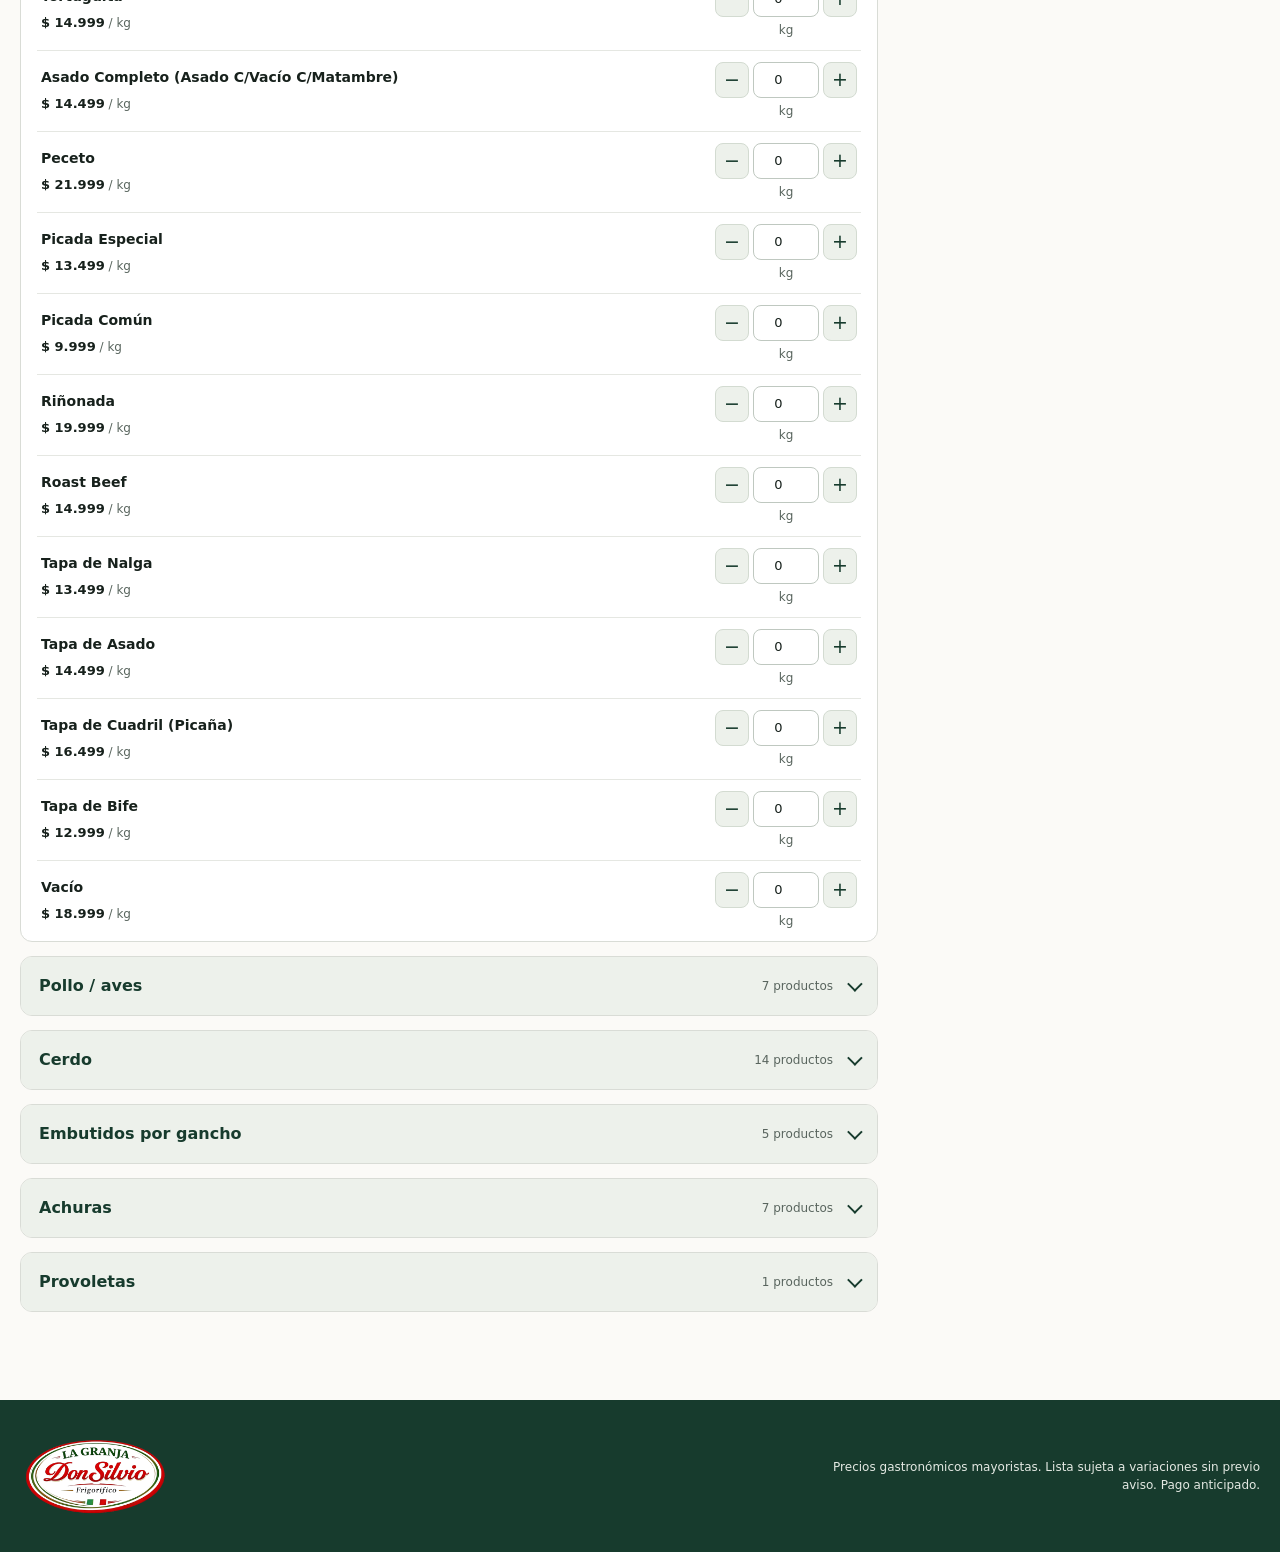
==== commit 6302423f: "Squashed 'mayorista/' content from commit 726844d git-subtree-dir: mayorista git-subtree-split: 7268" ====
--- a/index.html
+++ b/index.html
@@ -1,164 +1,112 @@
-<!doctype html>
+﻿<!doctype html>
 <html lang="es-AR">
 <head>
   <meta charset="utf-8">
   <meta name="viewport" content="width=device-width, initial-scale=1">
-  <title>La Granja Don Silvio | Calidad en Carnes. Frigorífico en Moreno</title>
-  <meta name="description" content="El Líderes en comercialización de carne premium en Argentina. Venta mayorista para restaurantes y minorista para tu hogar. Cortes de exportación de vacuna, cerdo y pollo.">
-  <meta name="robots" content="index, follow">
   <meta name="theme-color" content="#173b2d">
-  <link rel="canonical" href="https://lagranjadonsilvio.com/">
+  <meta name="description" content="Armá tu pedido mayorista de carne vacuna, pollo, cerdo y más. Elegí productos y cantidades y envialos directamente por WhatsApp a La Granja Don Silvio.">
   <meta property="og:type" content="website">
   <meta property="og:locale" content="es_AR">
-  <meta property="og:title" content="Carne Premium al Precio de Frigorífico | Don Silvio">
-  <meta property="og:description" content="Líderes en venta mayorista y minorista de carne vacuna, cerdo y pollo. Cortes de exportación para tu hogar o negocio en CABA y GBA. ¡Consultá ofertas!">
-  <meta property="og:image" content="https://lagranjadonsilvio.com/img/98.jpg">
-  <meta property="og:url" content="https://lagranjadonsilvio.com/">
-  <link rel="preload" as="image" href="img/hero-la-granja-don-silvio.jpg">
-  <link rel="preconnect" href="https://fonts.googleapis.com">
-  <link rel="preconnect" href="https://fonts.gstatic.com" crossorigin>
-  <link href="https://fonts.googleapis.com/css2?family=Merriweather+Sans:wght@800&family=Roboto:wght@400;500;700&display=swap" rel="stylesheet">
-  <link rel="stylesheet" href="https://cdnjs.cloudflare.com/ajax/libs/font-awesome/6.5.2/css/all.min.css" crossorigin="anonymous" referrerpolicy="no-referrer">
+  <meta property="og:title" content="Pedidos mayoristas | La Granja Don Silvio">
+  <meta property="og:description" content="Elegí productos, indicá cantidades y enviá tu pedido mayorista por WhatsApp.">
+  <meta property="og:image" content="img/hero-don-silvio-mayorista-2026-moreno.jpg">
+  <title>Pedidos mayoristas | La Granja Don Silvio</title>
+  <link rel="preload" as="image" href="img/hero-don-silvio-mayorista-2026-moreno.jpg">
   <link rel="stylesheet" href="styles.css">
-  <script type="application/ld+json">
-  {
-    "@context":"https://schema.org",
-    "@type":"FoodEstablishment",
-    "name":"La Granja Don Silvio",
-    "alternateName":"Frigorífico Don Silvio",
-    "description":"Planta frigorífica multiespecie con venta mayorista y minorista directa al público y al comercio.",
-    "telephone":"+5491179012341",
-    "url":"https://lagranjadonsilvio.com",
-    "image":"img/hero-la-granja-don-silvio.jpg",
-    "priceRange":"$$",
-    "areaServed":["Ciudad Autónoma de Buenos Aires","Gran Buenos Aires"],
-    "address":{"@type":"PostalAddress","streetAddress":"Avenida Gaona 4181","postalCode":"B1743","addressLocality":"Moreno","addressRegion":"Buenos Aires","addressCountry":"AR"},
-    "openingHours":"Mo-Su 06:00-21:00",
-    "sameAs":["https://maps.app.goo.gl/tid9VCw23KCvWT4F9"],
-    "hasOfferCatalog":{"@type":"OfferCatalog","name":"Ofertas y productos Don Silvio","itemListElement":[
-      {"@type":"Offer","name":"LLEVATE TODO A PRECIO DE REMATE","price":"11999","priceCurrency":"ARS","unitCode":"KGM"},
-      {"@type":"Offer","name":"Rueda vacuna entera","price":"10300","priceCurrency":"ARS","unitCode":"KGM"},
-      {"@type":"Offer","name":"Rueda vacuna despostada","price":"10900","priceCurrency":"ARS","unitCode":"KGM"}
-    ]}
-  }
-  </script>
+  <script src="app.js" defer></script>
 </head>
 <body>
   <header class="site-header">
     <div class="header-inner">
-      <a class="brand" href="#inicio" aria-label="La Granja Don Silvio, volver al inicio">
-        <img src="img/logo-la-granja-don-silvio-2026-.webp" width="174" height="62" alt="La Granja Don Silvio">
+      <a class="brand" href="#inicio" aria-label="La Granja Don Silvio, inicio">
+        <img src="img/logo-la-granja-don-silvio-2026-white-560px.png" width="560" height="298" alt="La Granja Don Silvio">
       </a>
-      <button class="menu-toggle" type="button" aria-expanded="false" aria-controls="main-nav" aria-label="Abrir menú de navegación">
-        <span aria-hidden="true"></span><span aria-hidden="true"></span><span aria-hidden="true"></span>
-      </button>
-      <nav class="main-nav" id="main-nav" aria-label="Navegación principal">
-        <a href="#minorista">Minorista</a>
-        <a href="#mayorista">Mayorista</a>
-        <a href="#ofertas">Ofertas</a>
-        <a href="#galeria">Galería</a>
-        <a href="#sucursales">Sucursales</a>
-        <a class="mobile-nav-cta button" href="tel:+5491179012341">TEL: 11 7901-2341</a>
+      <nav class="main-nav" aria-label="Navegación principal">
+        <a href="#catalogo">Lista de Precios</a>
+        <a href="#condiciones">Condiciones</a>
+        <a class="nav-cta" href="https://wa.me/5491128011111" target="_blank" rel="noopener noreferrer" aria-label="Ventas especiales: escribime aquí por WhatsApp">
+          <span class="nav-cta-text nav-cta-a" aria-hidden="true">Ventas especiales</span>
+          <span class="nav-cta-text nav-cta-b" aria-hidden="true">Escribime aquí</span>
+        </a>
       </nav>
-      <a class="button button-small header-cta" href="tel:+5491179012341">TEL: 11 7901-2341</a>
     </div>
   </header>
 
-  <main id="inicio">
-    <section class="hero hero-fullbleed">
-      <div class="hero-copy section-wrap">
-        <p class="eyebrow">VENTA DIRECTA AL PUBLICO</p>
-        <h1>La Granja Don Silvio. Alta calidad en Carne vacuna, cerdo y pollo.</h1>
-        <p class="lead">Somos el supermercado de carnes más grande de Moreno.</p>
-        <div class="hero-actions"><a class="button button-green" href="#minorista">Venta Minorista</a><a class="button button-red" href="#mayorista">Venta Mayorista</a></div>
+  <main class="page-shell" id="inicio">
+    <div class="shop-content">
+      <section class="hero" aria-labelledby="hero-title">
+        <div class="hero-copy">
+          <p class="hero-brandline">La Granja Don Silvio Venta Mayorista.</p>
+          <h1 id="hero-title">Lista de Precios Gastronómica</h1>
+          <p>Precios mayoristas para restaurantes, hoteles, catering, clínicas y carnicerías.</p>
+          <a class="button button-red" href="#catalogo">Ver Lista de Precios</a>
+        </div>
+        <img class="hero-photo" src="img/hero-don-silvio-mayorista-2026-moreno.jpg" width="840" height="560" alt="Cortes de carne vacuna en el frigorífico La Granja Don Silvio" fetchpriority="high">
+      </section>
+
+      <section class="whatsapp-contact" aria-label="Consultas por WhatsApp">
+        <a href="https://wa.me/5491128011111" target="_blank" rel="noopener">Consultas WhatsApp Ventas Especiales: 11 2801-1111</a>
+      </section>
+
+      <section class="conditions" id="condiciones" aria-label="Condiciones de compra">
+        <p><strong>Entrega sin cargo</strong><span>Desde $400.000. Consultar zonas y días.</span></p>
+        <p><strong>Pago anticipado</strong><span>Confirmá el pedido con el equipo de ventas.</span></p>
+        <p><strong>Precios finales</strong><span>IVA incluido. Sujetos a cambios sin previo aviso.</span></p>
+      </section>
+
+      <section class="catalog" id="catalogo" aria-labelledby="catalog-title">
+        <div class="catalog-heading">
+          <h2 id="catalog-title">Hacé tu pedido online</h2>
+          <p>Indicá la cantidad en kilos o cajones y prepará tu pedido.</p>
+        </div>
+        <nav class="category-nav" id="category-nav" aria-label="Categorías de la lista de precios"></nav>
+        <div class="product-groups" id="product-groups" aria-live="polite">
+          <noscript>
+            <p>Activá JavaScript para ver la lista de precios y preparar tu pedido.</p>
+          </noscript>
+        </div>
+      </section>
+    </div>
+
+    <aside class="order-panel" id="pedido" aria-labelledby="order-title" data-expanded="false">
+      <div class="order-heading">
+        <div>
+          <h2 id="order-title">Tu pedido</h2>
+          <p id="order-count" aria-live="polite">Todavía no agregaste productos</p>
+        </div>
+        <button class="cart-toggle" id="cart-toggle" type="button" aria-expanded="false" aria-controls="cart-body">Revisar pedido</button>
       </div>
-    </section>
-
-    <section class="split-section section-wrap" aria-labelledby="segmentos-title">
-      <div class="section-heading segmentos-heading"><p class="eyebrow">DOS FORMAS DE COMPRAR</p><h2 id="segmentos-title">Calidad Premium en Carnes para Hogares, Restaurantes y Carnicerías.</h2><p>Armá tu combo familiar o abastecé tu negocio con cortes de exportación al mejor precio. Venta mayorista y minorista de carne vacuna, cerdo y pollo en CABA y GBA. Calidad premium garantizada para revendedores y gastronómicos. Elegí el recorrido correcto y contactá a nuestro equipo con un mensaje ya preparado para recibir una respuesta más rápida.</p></div>
-      <div class="segment-grid">
-        <article id="minorista" class="segment-card segment-card-light"><div class="segment-photo"><img src="img/minorista-la-granja-don-silvio.jpg" width="600" height="360" alt="Compra minorista en La Granja Don Silvio" loading="lazy"></div><div class="segment-body"><span class="kicker">B2C · FAMILIAS</span><h3>Todo para resolver la compra de la semana.</h3><p>Somos el supermercado de carne más grande de zona oeste en GBA. Gran variedad de cortes de carnes, embutidos y productos de almacén. La compra minorista se retira presencialmente en nuestras sucursales.</p><a class="button button-whatsapp button-small" href="https://wa.me/5491179012343?text=Hola%20Don%20Silvio,%20quiero%20hacer%20una%20consulta%20minorista">Contacto minorista</a></div></article>
-        <article id="mayorista" class="segment-card segment-card-dark"><div class="segment-photo"><img src="img/mayorista-la-granja-don-silvio.jpg" width="600" height="360" alt="Abastecimiento mayorista de La Granja Don Silvio" loading="lazy"></div><div class="segment-body"><span class="kicker">B2B · COMERCIOS Y GASTRONOMÍA</span><h3>La granja Don Silvio acompaña tu negocio los 365 días.</h3><p>Trabajamos con carnicerías, restaurantes, bares, parrillas, rotiserías, comedores y almacenes de reventa. Accedé a precios por volumen, piezas completas, cajas cerradas y reparto exclusivo en CABA y GBA.</p><div class="segment-actions"><a class="button button-whatsapp button-small" href="https://wa.me/5491128011111?text=Hola,%20tengo%20un%20comercio%20y%20quiero%20info%20de%20la%20lista%20mayorista">Comercios</a><a class="button button-whatsapp button-small" href="https://wa.me/5491179012342?text=Hola,%20tengo%20una%20carnicer%C3%ADa%20y%20quiero%20info%20de%20la%20lista%20mayorista">Carnicerías</a><a class="button button-whatsapp button-small" href="https://wa.me/5491133142222?text=Hola,%20tengo%20un%20negocio%20gastron%C3%B3mico%20y%20quiero%20info%20de%20la%20lista%20mayorista">Gastronómicos</a></div></div></article>
+      <div class="cart-body" id="cart-body">
+        <p class="cart-empty" id="cart-empty">Elegí productos de la lista de precios para empezar.</p>
+        <ul class="cart-items" id="cart-items" aria-label="Productos seleccionados"></ul>
+        <div class="cart-fields" hidden>
+          <label for="customer-name">Nombre y negocio</label>
+          <input id="customer-name" type="text" autocomplete="organization" placeholder="Ej.: Ana, Restaurante del Centro">
+          <label for="customer-phone">Teléfono</label>
+          <input id="customer-phone" type="tel" autocomplete="tel" inputmode="tel" placeholder="Ej.: 11 2345 6789">
+          <label for="delivery-area">Zona de entrega</label>
+          <input id="delivery-area" type="text" autocomplete="address-level2" placeholder="Localidad o barrio">
+          <fieldset class="region-choice">
+            <legend>Región de entrega</legend>
+            <label><input type="radio" name="delivery-region" value="CABA (Capital Federal)"><span>CABA</span></label>
+            <label><input type="radio" name="delivery-region" value="GBA (Gran Buenos Aires)"><span>GBA</span></label>
+          </fieldset>
+        </div>
+        <div class="cart-total">
+          <span>Total estimado</span>
+          <strong id="cart-total" aria-live="polite">A confirmar</strong>
+        </div>
+        <p class="cart-note" id="cart-note">Los precios, el stock y la entrega se confirman al recibir el pedido.</p>
+        <button class="button button-red send-order" id="send-order" type="button" disabled>Enviar pedido por WhatsApp</button>
       </div>
-    </section>
-
-    <section id="ofertas" class="offers" aria-labelledby="ofertas-title"><div class="section-wrap"><div class="section-heading"><p class="eyebrow">OFERTAS VIGENTES</p><h2 id="ofertas-title">Ofertas Semanales. Promociones exclusivas. Combos que rinden más.</h2><p>Aprovechá nuestros precios de frigorífico en cortes vacunos seleccionados y cajones de pollo frescos. Promociones exclusivas por tiempo limitado, ideales para abastecer tu hogar o tu negocio con la calidad premium que nos distingue. Consultá stock y condiciones antes de tu compra.</p></div><div class="offer-grid">
-      <article class="offer-card offer-featured"><a class="offer-photo" href="#offer-lightbox-01" aria-label="Ampliar foto de la oferta LLEVATE TODO A PRECIO DE REMATE"><img src="img/01.jpg" width="896" height="1148" alt="Oferta exclusiva: llevate todo a precio de remate por $11.999 el kilo" loading="lazy"></a><div class="offer-content"><span class="offer-tag">Promoción válida por tiempo limitado</span><h3>LLEVATE TODO A PRECIO DE REMATE</h3><p>Seleccioná los cortes vacunos a tu gusto. (Sin vacío, entraña ni lomo).</p><strong>$11.999 / KG</strong><a class="button button-light" href="https://wa.me/5491179012343?text=Vengo%20de%20la%20Web%2C%20deseo%20m%C3%A1s%20informaci%C3%B3n%20de%20la%20Promo%20%2411.999.-%20todos%20los%20cortes%20vacunos">Quiero esta Promo!</a></div></article>
-      <article class="offer-card"><a class="offer-photo" href="#offer-lightbox-02" aria-label="Ampliar foto de rueda vacuna entera"><img src="img/02.jpg" width="896" height="1148" alt="Rueda de novillo para venta mayorista" loading="lazy"></a><div class="offer-content"><span class="offer-tag">POR PIEZA ENTERA</span><h3>Rueda vacuna entera</h3><p>Bola de lomo, nalga, cuadrada, peceto, tapa de nalga, tortuguita y osobuco en un bloque completo con hueso.</p><strong>$10.300 <small>/ kg</small></strong><span class="card-note"><i class="fa-regular fa-circle-check" aria-hidden="true"></i> Retiro por sucursal</span></div></article>
-      <article class="offer-card"><a class="offer-photo" href="#offer-lightbox-04" aria-label="Ampliar foto de rueda vacuna despostada"><img src="img/04.jpg" width="896" height="1148" alt="Rueda vacuna a $10.300 por kilo y despostada a $10.900 por kilo" loading="lazy"></a><div class="offer-content"><span class="offer-tag">COMERCIOS · EVENTOS · FREEZER</span><h3>Rueda vacuna despostada</h3><p>Los 7 cortes despostados, listos para procesar, preparar milanesas o guardar. Presentación aproximada de 40 kg.</p><strong>$10.900 <small>/ kg</small></strong><span class="card-note"><i class="fa-regular fa-circle-check" aria-hidden="true"></i> Stock según disponibilidad</span></div></article>
-      <article class="offer-card"><a class="offer-photo" href="#offer-lightbox-03" aria-label="Ampliar foto de cajón cerrado de pollo"><img src="img/03.jpg" width="896" height="1148" alt="Cajón cerrado de pollo de calidad para familias y comercios" loading="lazy"></a><div class="offer-content"><span class="offer-tag">RENDIMIENTO FAMILIAR</span><h3>Cajón cerrado de pollo</h3><p>Despiece integral: aproximadamente 8 kg de pata y muslo, 6 kg de pechuga y 3 kg de alitas.</p><strong>Precio según pizarra diaria</strong><span class="card-note"><i class="fa-regular fa-circle-check" aria-hidden="true"></i> Mayorista y minorista</span></div></article>
-      <div id="offer-lightbox-01" class="lightbox" role="dialog" aria-modal="true" aria-labelledby="offer-lightbox-title-01"><a class="lightbox-backdrop" href="#ofertas" aria-label="Cerrar imagen ampliada"></a><div class="lightbox-content"><a class="lightbox-close" href="#ofertas" aria-label="Cerrar imagen ampliada">×</a><h3 id="offer-lightbox-title-01" class="sr-only">LLEVATE TODO A PRECIO DE REMATE</h3><img src="img/01.jpg" width="896" height="1148" alt="Oferta exclusiva: llevate todo a precio de remate por $11.999 el kilo"></div></div>
-      <div id="offer-lightbox-02" class="lightbox" role="dialog" aria-modal="true" aria-labelledby="offer-lightbox-title-02"><a class="lightbox-backdrop" href="#ofertas" aria-label="Cerrar imagen ampliada"></a><div class="lightbox-content"><a class="lightbox-close" href="#ofertas" aria-label="Cerrar imagen ampliada">×</a><h3 id="offer-lightbox-title-02" class="sr-only">Rueda vacuna entera</h3><img src="img/02.jpg" width="896" height="1148" alt="Rueda de novillo para venta mayorista"></div></div>
-      <div id="offer-lightbox-03" class="lightbox" role="dialog" aria-modal="true" aria-labelledby="offer-lightbox-title-03"><a class="lightbox-backdrop" href="#ofertas" aria-label="Cerrar imagen ampliada"></a><div class="lightbox-content"><a class="lightbox-close" href="#ofertas" aria-label="Cerrar imagen ampliada">×</a><h3 id="offer-lightbox-title-03" class="sr-only">Cajón cerrado de pollo</h3><img src="img/03.jpg" width="896" height="1148" alt="Cajón cerrado de pollo de calidad para familias y comercios"></div></div>
-      <div id="offer-lightbox-04" class="lightbox" role="dialog" aria-modal="true" aria-labelledby="offer-lightbox-title-04"><a class="lightbox-backdrop" href="#ofertas" aria-label="Cerrar imagen ampliada"></a><div class="lightbox-content"><a class="lightbox-close" href="#ofertas" aria-label="Cerrar imagen ampliada">×</a><h3 id="offer-lightbox-title-04" class="sr-only">Rueda vacuna despostada</h3><img src="img/04.jpg" width="896" height="1148" alt="Rueda vacuna a $10.300 por kilo y despostada a $10.900 por kilo"></div></div>
-    </div></div></section>
-
-    <section class="club section-wrap"><div><p class="eyebrow">CLUB DE OFERTAS SEMANALES</p><h2>Las oportunidades de la semana, directo en tu WhatsApp.</h2><p>Sumate al canal de difusión para recibir precios exclusivos y participar de sorteos como el sorteo del chango. Enviá <strong>QUIERO LAS OFERTAS</strong> y empezá a recibir novedades.</p></div><a class="button button-light" href="https://wa.me/5491179012343?text=QUIERO%20LAS%20OFERTAS">Sumarte al club</a></section>
-
-    <section id="galeria" class="gallery section-wrap" aria-labelledby="galeria-title"><div class="section-heading gallery-heading"><div><p class="eyebrow">ASÍ ES DON SILVIO</p><h2 id="galeria-title">Líderes en Carne de Frigorífico: Calidad Directa y Mejores Precios</h2></div><p>En La Granja Don Silvio eliminamos intermediarios para que accedas al precio real de frigorífico. Somos referentes en la comercialización de carne vacuna, cerdo y pollo, combinando una amplia variedad de cortes premium con stock permanente y atención personalizada para hogares y comercios. Variedad, Calidad y Abastecimiento Directo de Frigorífico los 365 dias.</p></div><div class="gallery-grid">
-      <figure class="gallery-item"><img src="img/2.jpeg" width="900" height="1200" alt="Cortes y productos de La Granja Don Silvio" loading="lazy"></figure>
-      <figure class="gallery-item"><img src="img/5.jpeg" width="900" height="1200" alt="Productos cárnicos exhibidos en el local" loading="lazy"></figure>
-      <figure class="gallery-item"><img src="img/6.jpeg" width="900" height="1200" alt="Atención y productos en sucursal Don Silvio" loading="lazy"></figure>
-      <figure class="gallery-item"><img src="img/7.jpeg" width="1200" height="800" alt="Oferta y mercadería en sucursal" loading="lazy"></figure>
-      <figure class="gallery-item"><img src="img/9.jpeg" width="900" height="1200" alt="Cortes de carne listos para llevar" loading="lazy"></figure>
-      <figure class="gallery-item"><img src="img/10.jpeg" width="900" height="1200" alt="Selección de productos frescos Don Silvio" loading="lazy"></figure>
-      <figure class="gallery-item"><img src="img/12.jpeg" width="900" height="1200" alt="Mercadería disponible en La Granja Don Silvio" loading="lazy"></figure>
-      <figure class="gallery-item"><img src="img/099.jpg" width="767" height="430" alt="Trabajo cotidiano en La Granja Don Silvio" loading="lazy"></figure>
-      <figure class="gallery-item"><img src="img/98.jpg" width="804" height="536" alt="Equipo y espacios de La Granja Don Silvio" loading="lazy"></figure>
-    </div></section>
-
-    <section class="reviews" aria-labelledby="reviews-title"><div class="section-wrap"><div class="reviews-top"><div><p class="eyebrow">OPINIONES REALES</p><h2 id="reviews-title">La experiencia también se cuenta en Google.</h2></div><p>Estas son algunas reseñas reales compartidas por clientes de La Granja Don Silvio. La atención, la rapidez y la relación entre precio y calidad aparecen como los puntos más valorados.</p></div><div class="reviews-grid">
-      <article class="review-card"><div class="review-source"><i class="fa-brands fa-google" aria-hidden="true"></i><span>★★★★★</span></div><blockquote>“Pase de casualidad, la carne a muy buen precio. Lugar limpio y ordenado, variedad en almacén, varias personas trabajando y con buena predisposición. Lo recomiendo.”</blockquote><div class="review-author"><strong>Matias Ponce</strong><small>Local Guide</small></div></article>
-      <article class="review-card"><div class="review-source"><i class="fa-brands fa-google" aria-hidden="true"></i><span>★★★★★</span></div><blockquote>“Excelente los precios y Buena mercadería. Dependiendo dia y horario que uno va hay mucha gente, pero atienden rapido!”</blockquote><div class="review-author"><strong>Nadia Catuogno</strong><small>Local Guide</small></div></article>
-      <article class="review-card"><div class="review-source"><i class="fa-brands fa-google" aria-hidden="true"></i><span>★★★★★</span></div><blockquote>“A pesar de haber gente la atención es rápida y muy amable por parte del personal. La carne exelente!!”</blockquote><div class="review-author"><strong>Horacio Domingues</strong><small>Local Guide</small></div></article>
-      <article class="review-card"><div class="review-source"><i class="fa-brands fa-google" aria-hidden="true"></i><span>★★★★★</span></div><blockquote>“Excelente atención por parte de Maxi, fuimos con el furor del kilo de carne a $11,799 y no me puedo quejar, se tomó el tiempo de atendernos como corresponde, nos recomendaba cortes de carne. Impecable! Sin duda volveremos”</blockquote><div class="review-author"><strong>Joaquin Fernandez</strong><small>Local Guide</small></div></article>
-    </div></div></section>
-
-    <section id="sucursales" class="branches section-wrap" aria-labelledby="sucursales-title"><div class="section-heading"><p class="eyebrow">DÓNDE ENCONTRARNOS</p><h2 id="sucursales-title">Calidad de frigorífico en tres sucursales listas para vos</h2><p>Disfrutá de la mejor variedad en cortes vacunos, cerdo y pollo con la comodidad que necesitás. Acercate a nuestra sucursal más cercana. La central de Moreno opera como planta frigorífica y base mayorista, asegurando la frescura y el estándar de calidad que nos posiciona como líderes del mercado.</p></div><div class="branch-grid">
-      <article class="branch-card branch-card-featured"><span class="branch-number">01 · CENTRAL</span><h3>La Granja Don Silvio Moreno</h3><address><i class="fa-regular fa-map" aria-hidden="true"></i> Avenida Gaona 4181<br>B1743, Moreno, Provincia de Buenos Aires</address><p><i class="fa-regular fa-clock" aria-hidden="true"></i> <strong>Todos los días:</strong> 06:00 a 21:00 hs, corrido.</p><a class="text-link" href="https://maps.app.goo.gl/tid9VCw23KCvWT4F9">Ver ubicación en Google Maps <i class="fa-regular fa-circle-right" aria-hidden="true"></i></a></article>
-      <article class="branch-card"><span class="branch-number">02</span><h3>Suc. Don Silvio San Justo</h3><address><i class="fa-regular fa-map" aria-hidden="true"></i> Av. Pres. Dr. Arturo Umberto Illia 2932<br>B1754KHA, San Justo, Buenos Aires</address><p><i class="fa-regular fa-clock" aria-hidden="true"></i> <strong>Lun. a sáb.:</strong> 08:00 a 20:00 hs.<br><strong>Dom.:</strong> 08:00 a 13:00 hs.</p></article>
-      <article class="branch-card"><span class="branch-number">03</span><h3>Suc. Donsilvio Libertad / Merlo</h3><address><i class="fa-regular fa-map" aria-hidden="true"></i> José Miró 1862<br>B1716, Libertad, Partido de Merlo</address><p><i class="fa-regular fa-clock" aria-hidden="true"></i> <strong>Lun. a sáb.:</strong> 08:00 a 20:00 hs.<br><strong>Dom.:</strong> 08:00 a 13:00 hs.</p></article>
-    </div></section>
-
-    <section class="final-cta section-wrap"><div><p class="eyebrow">¿TENÉS UNA CONSULTA?</p><h2>Hablemos de tu próxima compra.</h2><p>Si buscás una oferta para tu hogar, querés recibir la lista mayorista o necesitás encontrar la sucursal más cercana, nuestro equipo está listo para orientarte.</p></div><div class="final-actions"><a class="button button-green" href="https://wa.me/5491179012343?text=Hola%20Don%20Silvio,%20quiero%20hacer%20una%20consulta%20minorista">WhatsApp minorista</a><a class="button button-green" href="tel:+5491179012341">Llamar ahora</a></div></section>
+    </aside>
   </main>
 
-  <footer class="site-footer"><div class="footer-inner"><div><img src="img/logo-la-granja-don-silvio-2026-.webp" width="220" height="117" alt="La Granja Don Silvio" loading="lazy"><p>Venta directa minorista y abastecimiento mayorista desde Moreno, Buenos Aires.</p></div><div class="footer-contact"><span class="eyebrow">ATENCIÓN GENERAL</span><a href="tel:+5491179012341">+54 9 11 7901-2341</a><a href="tel:+5491179012342">+54 9 11 7901-2342</a></div><div class="footer-contact"><span class="eyebrow">CANALES MAYORISTAS</span><a href="https://wa.me/5491128011111?text=Hola,%20tengo%20un%20comercio%20y%20deseo%20recibir%20lista%20mayorista%20y%20entregas">Comercios y almacenes</a><a href="https://wa.me/5491133142222?text=Hola,%20represento%20un%20local%20gastron%C3%B3mico%20y%20quiero%20abastecerme%20con%20Don%20Silvio">Gastronomía</a></div></div><div class="footer-bottom"><a href="https://www.condegraphics.com/" target="_blank" rel="noopener">DESARROLLO WEB + POSICIONAMIENTO EN GOOGLE: CONDE GRAPHICS SEO AGENCY.</a></div></footer>
-  <a class="whatsapp-float" href="https://wa.me/5491179012343?text=Hola%20Don%20Silvio,%20quiero%20hacer%20una%20consulta%20minorista" aria-label="Consultar por WhatsApp minorista"><i class="fa-brands fa-whatsapp" aria-hidden="true"></i><span>Consultar</span></a>
-  <script>
-    const siteHeader = document.querySelector('.site-header');
-    const menuToggle = document.querySelector('.menu-toggle');
-    const mainNav = document.querySelector('#main-nav');
-
-    function closeMobileMenu() {
-      siteHeader.classList.remove('menu-open');
-      document.body.classList.remove('menu-open');
-      menuToggle.setAttribute('aria-expanded', 'false');
-      menuToggle.setAttribute('aria-label', 'Abrir menú de navegación');
-    }
-
-    menuToggle.addEventListener('click', function () {
-      const isOpen = siteHeader.classList.toggle('menu-open');
-      document.body.classList.toggle('menu-open', isOpen);
-      menuToggle.setAttribute('aria-expanded', String(isOpen));
-      menuToggle.setAttribute('aria-label', isOpen ? 'Cerrar menú de navegación' : 'Abrir menú de navegación');
-    });
-
-    mainNav.querySelectorAll('a').forEach(function (link) {
-      link.addEventListener('click', closeMobileMenu);
-    });
-
-    document.addEventListener('click', function (event) {
-      if (!siteHeader.contains(event.target)) closeMobileMenu();
-    });
-
-    document.addEventListener('keydown', function (event) {
-      if (event.key === 'Escape') {
-        const wasOpen = siteHeader.classList.contains('menu-open');
-        closeMobileMenu();
-        if (wasOpen) menuToggle.focus();
-      }
-    });
-  </script>
+  <footer class="site-footer">
+    <div class="footer-inner">
+      <img src="img/logo-la-granja-don-silvio-2026-white-560px.png" width="560" height="298" alt="La Granja Don Silvio" loading="lazy">
+      <p>Precios gastronómicos mayoristas. Lista sujeta a variaciones sin previo aviso. Pago anticipado.</p>
+    </div>
+  </footer>
 </body>
 </html>
--- a/styles.css
+++ b/styles.css
@@ -1,3 +1,1028 @@
-:root{--forest:#173b2d;--forest-2:#285943;--cream:#f4eee4;--paper:#fbfaf7;--paper-2:#f1eee8;--red:#bf3e2e;--ink:#17211c;--muted:#68736c;--line:#d9dcd6;--white:#fff;--gold:#efb83d;--shadow:0 18px 50px rgba(23,59,45,.12);--radius:18px}*{box-sizing:border-box}html{scroll-behavior:smooth}body{margin:0;overflow-x:clip;background:var(--paper);color:var(--ink);font-family:"Roboto",Arial,sans-serif;line-height:1.6}body.menu-open{overflow:hidden}body.menu-open::before{position:fixed;inset:0;z-index:90;background:rgba(0,0,0,.68);content:""}img{display:block;max-width:100%;height:auto}a{color:inherit}a:focus-visible,.button:focus-visible{outline:3px solid #efb83d;outline-offset:4px}.site-header{position:sticky;top:0;z-index:20;background:rgba(251,250,247,.96);border-bottom:1px solid var(--line);backdrop-filter:blur(14px)}.header-inner{width:min(1464px,calc(100% - 32px));min-height:76px;margin:auto;display:flex;align-items:center;justify-content:space-between;gap:18px}.brand{display:block;line-height:0;flex:0 0 auto}.brand img{width:142px;height:auto;object-fit:contain}.menu-toggle{display:none}main-nav a,.main-nav a{text-decoration:none;font-size:13px;font-weight:700}.main-nav a:hover{color:var(--red)}.button{display:inline-flex;align-items:center;justify-content:center;gap:10px;min-height:60px;padding:0 26px;border-radius:999px;background:var(--red);border:1px solid var(--red);color:#fff;text-decoration:none;font-size:17px;font-weight:700;text-transform:uppercase;letter-spacing:.02em;transition:transform .18s ease,background .18s ease}.button:hover{background:#a63225;transform:translateY(-2px)}.button-small{min-height:48px;padding:0 18px;font-size:14px}.button-outline{background:transparent;color:var(--forest);border-color:var(--forest)}.button-light{background:var(--cream);border-color:var(--cream);color:var(--forest)}.button-green{background:#168c4d;border-color:#168c4d;color:#fff}.button-green:hover{background:#127a41}.button-red{background:var(--red);border-color:var(--red);color:#fff}.button-red:hover{background:#a63225}.main-nav .mobile-nav-cta{display:none}.header-cta{display:flex}.section-wrap{width:min(1416px,100%);margin-inline:auto}.hero{display:block;min-height:clamp(620px,78vh,860px);padding:0;background:#173b2d url("img/hero-la-granja-don-silvio-2026.jpg") center top/100% auto no-repeat}.eyebrow,.kicker,.offer-tag{margin:0 0 18px;color:var(--red);font-size:11px;font-weight:700;letter-spacing:.16em}.hero h1,h2,h3{font-family:"Merriweather Sans",Arial,sans-serif;font-weight:800;line-height:1.12;letter-spacing:-.025em;overflow-wrap:break-word;text-wrap:pretty}.hero h1{line-height:1.08;letter-spacing:-.045em;text-wrap:wrap}.hero-copy{display:flex;flex-direction:column;justify-content:center;min-height:clamp(620px,78vh,860px);padding-top:120px;padding-bottom:64px;color:#fff}.hero .eyebrow{color:#f5c28d}.hero h1{max-width:700px;margin:0 0 22px;font-size:clamp(38px,9vw,70px)}h2{margin:0 0 22px;font-size:clamp(30px,5vw,56px)}h3{margin:0 0 14px;font-size:25px}.lead{max-width:650px;margin:0;color:var(--muted);font-size:18px}.hero .lead{display:block;width:fit-content;align-self:flex-start;max-width:760px;margin:0;padding:.2em .6em;background:rgba(0,0,0,.4);color:#fff;font-size:22px;line-height:1.5;text-transform:none;box-decoration-break:clone;-webkit-box-decoration-break:clone}.hero .button-outline{border-color:#fff;color:#fff}.hero .hero-notes{color:#f1f4ee}.hero-fullbleed .hero-copy{width:min(1416px,calc(100% - 32px));margin-inline:auto}.hero-actions{display:flex;flex-wrap:wrap;gap:12px;margin:30px 0 18px}.hero-notes{display:flex;flex-wrap:wrap;gap:18px;color:var(--muted);font-size:12px;font-weight:700}.hero-notes i,.card-note i,.branch-card address i,.branch-card p i{margin-right:6px;color:var(--red)}.hero-media{position:relative;overflow:hidden;min-height:390px;border-radius:var(--radius);background:var(--forest)}.hero-media img{width:100%;height:100%;min-height:390px;object-fit:cover}.hero-caption{position:absolute;left:18px;right:18px;bottom:18px;display:flex;flex-direction:column;padding:16px 18px;border-radius:12px;background:rgba(23,59,45,.88);color:#fff}.hero-caption span{font-size:11px;text-transform:uppercase;letter-spacing:.12em;opacity:.78}.hero-caption strong{font-family:"Merriweather Sans",sans-serif;font-size:19px}.text-link{display:inline-flex;align-items:center;gap:10px;margin-top:auto;color:var(--red);font-size:14px;font-weight:700;text-decoration:none}.text-link:hover{text-decoration:underline}.text-link-light{color:var(--cream)}.split-section,.offers,.gallery,.reviews,.branches{padding:84px 0}.section-heading{max-width:1040px;margin-bottom:44px}.section-heading>p:last-child{margin:0;color:var(--muted);font-size:16px;line-height:1.65}.segment-grid,.offer-grid,.reviews-grid,.branch-grid{display:grid;gap:18px}.segment-card{display:flex;flex-direction:column;align-items:stretch;padding:0;border-radius:var(--radius);overflow:hidden}.segment-card-light{background:#e7eadf}.segment-card-dark{background:var(--forest);color:var(--cream)}.segment-photo{width:100%;aspect-ratio:16/9;overflow:hidden;background:var(--paper-2)}.segment-photo img{width:100%;height:100%;object-fit:cover;display:block}.segment-body{display:flex;flex:1;flex-direction:column;align-items:flex-start;padding:28px}.segment-body>.button,.segment-body>.segment-actions{margin-top:auto}.segment-actions{display:flex;flex-wrap:wrap;gap:10px}.button-whatsapp{background:#168c4d;border-color:#168c4d;color:#fff}.button-whatsapp:hover{background:#127a41}.icon-whatsapp-outline{width:16px;height:16px;flex:none}.segment-card h3{font-size:clamp(18px,2.1vw,25px)}.segment-card p{max-width:640px;margin:0 0 20px;color:var(--muted)}.segment-card-dark p{color:#d1dbd1}.segment-card-dark .kicker{color:#c7d9c8}.offers{background:var(--paper-2);width:100%;padding:84px 16px}.offer-grid{grid-template-columns:1fr}.offer-card{overflow:hidden;display:flex;flex-direction:column;border:1px solid var(--line);border-radius:var(--radius);background:var(--white)}.offer-photo{display:block;aspect-ratio:auto;overflow:hidden;background:#ddd;cursor:zoom-in}.offer-photo img{width:100%;height:auto;object-fit:contain;transition:none}.offer-card:hover .offer-photo img{transform:none}.offer-content{display:flex;flex:1;flex-direction:column;align-items:flex-start;padding:24px}.offer-featured{background:var(--red);border-color:var(--red);color:#fff}.offer-featured .offer-tag{color:#ffe1d3}.offer-card p{margin:0 0 20px;color:var(--muted);font-size:14px}.offer-featured p{color:#ffe8df}.offer-card strong{margin-top:auto;margin-bottom:18px;font-family:"Merriweather Sans",sans-serif;font-size:24px;line-height:1.1}.offer-card small{font-family:Roboto,sans-serif;font-size:13px;font-weight:400}.card-note{margin-top:auto;color:var(--muted);font-size:13px}.club{display:flex;flex-direction:column;gap:32px;margin-block:84px;padding:48px;border-radius:var(--radius);background:var(--forest);color:var(--cream)}.club.section-wrap{width:min(1140px,100%)}.club h2{max-width:720px;text-wrap:balance}.club p{max-width:700px;margin:0;color:#d5e0d5;line-height:1.65}.club .eyebrow{color:#f5c28d}.gallery{border-top:1px solid var(--line)}.gallery-heading>p{margin:0;color:var(--muted);line-height:1.65}.gallery-grid{columns:2;column-gap:14px}.gallery-item{display:block;overflow:hidden;break-inside:avoid;margin:0 0 14px;border-radius:12px;background:var(--paper-2)}.gallery-item img{width:100%;height:auto;display:block;transition:transform .5s cubic-bezier(.22,.61,.36,1)}.gallery-item:hover img{transform:scale(1.045)}.gallery-item figcaption{display:none}.reviews{background:var(--cream);width:100%;padding:84px 16px}.reviews-top{display:grid;gap:28px;margin-bottom:44px}.reviews-top>p{max-width:430px;margin:0;color:var(--muted);line-height:1.65}.reviews-grid{grid-template-columns:repeat(1,minmax(0,1fr))}.review-card{display:flex;flex-direction:column;min-height:300px;padding:22px;border:1px solid #d8d4ca;background:rgba(255,255,255,.42)}.review-source{display:flex;align-items:center;justify-content:space-between;margin-bottom:26px}.review-source i{color:#4285f4;font-size:22px}.review-source span{color:var(--gold);font-size:15px;letter-spacing:2px}.review-card blockquote{margin:0 0 26px;color:#48514b;font-size:16px;line-height:1.65}.review-author{display:flex;flex-direction:column;margin-top:auto}.review-author strong{font-size:12px;letter-spacing:.1em;text-transform:uppercase}.review-author small{color:var(--muted);font-size:12px}.branches{border-top:1px solid var(--line)}.branch-grid{grid-template-columns:1fr}.branch-card{padding:26px 0;border-top:1px solid var(--line)}.branch-card:first-child{border-top:0}.branch-card-featured{padding:26px;border:0;border-radius:var(--radius);background:#e7eadf}.branch-number{display:block;margin-bottom:18px;color:var(--red);font-size:11px;font-weight:700;letter-spacing:.15em}.branch-card h3{font-size:25px}.branch-card address{margin-bottom:18px;font-style:normal;color:var(--muted);font-size:14px}.branch-card p{color:var(--muted);font-size:14px}.final-cta{display:flex;flex-direction:column;gap:32px;margin-bottom:84px;padding:48px;border-radius:var(--radius);background:#e4e9dc}.final-cta h2{max-width:700px}.final-cta p{max-width:700px;margin:0;color:var(--muted);line-height:1.65}.final-actions{display:flex;flex-wrap:wrap;gap:12px}.site-footer{padding:60px 16px 26px;background:var(--ink);color:var(--cream)}.footer-inner{width:min(1416px,100%);margin:auto;display:grid;gap:38px}.site-footer img{width:220px;height:auto;filter:none;margin-bottom:18px}.site-footer p{max-width:300px;color:#b9c7bb;font-size:13px}.footer-contact{display:flex;flex-direction:column;align-items:flex-start;gap:8px}.footer-contact .eyebrow{margin-bottom:4px;color:#eebc8d}.footer-contact a{font-size:14px;font-weight:700;text-decoration:none}.footer-contact a:hover{text-decoration:underline}.footer-bottom{display:flex;align-items:center;justify-content:space-between;gap:16px;width:min(1416px,100%);margin:50px auto 0;padding-top:18px;border-top:1px solid #405146;color:#aab8ad;font-size:11px}.whatsapp-float{position:fixed;right:16px;bottom:16px;z-index:30;display:inline-flex;align-items:center;gap:8px;padding:17px 22px;border-radius:999px;background:#168c4d;color:#fff;text-decoration:none;font-size:17px;font-weight:700;text-transform:uppercase;letter-spacing:.02em;box-shadow:var(--shadow)}.whatsapp-float i{font-size:25px}.whatsapp-float span{font-size:14px}@media(max-width:699px){.site-header{position:relative;z-index:100}.header-inner{min-height:auto;flex-wrap:nowrap;gap:1rem;padding:.65rem 0}.brand,.brand img{width:85px;height:85px}.menu-toggle{position:relative;display:grid;width:52px;height:52px;flex:0 0 52px;place-content:center;gap:5px;margin-left:auto;margin-right:0;padding:0;color:var(--ink);background:transparent;border:1px solid var(--ink);cursor:pointer}.menu-toggle span{display:block;width:24px;height:2px;background:currentColor;transition:transform .2s ease,opacity .2s ease}.menu-open .menu-toggle{color:var(--ink);border-color:var(--ink)}.menu-open .menu-toggle span:nth-child(1){transform:translateY(7px) rotate(45deg)}.menu-open .menu-toggle span:nth-child(2){opacity:0}.menu-open .menu-toggle span:nth-child(3){transform:translateY(-7px) rotate(-45deg)}.main-nav{position:fixed;top:76px;right:1rem;left:auto;z-index:110;display:none;width:280px;max-height:calc(100dvh - 92px);flex-direction:column;align-items:stretch;gap:0;margin:0;overflow-y:auto;padding:.5rem 1rem 1rem;color:#fff;background:rgba(23,33,28,.98);border:1px solid rgba(255,255,255,.2);box-shadow:0 20px 60px rgba(0,0,0,.34)}.menu-open .main-nav{display:flex}.main-nav>a:not(.mobile-nav-cta){min-height:56px;display:flex;align-items:center;padding:.75rem 0;color:#fff;border-bottom:1px solid rgba(255,255,255,.14);font-size:.86rem;letter-spacing:.12em;text-transform:uppercase}.main-nav .mobile-nav-cta{display:flex;width:100%;margin-top:1rem;color:#fff;background:var(--red);border-color:var(--red)}.header-cta{display:none}.hero{background-size:cover;background-position:left top}.hero .lead{font-size:18px}.section-wrap{width:calc(100% - 32px)}.offers>.section-wrap,.reviews>.section-wrap{width:100%}.intro-band-inner{width:calc(100% - 32px);padding-top:34px;padding-bottom:34px}.split-section,.gallery,.branches{padding-top:68px;padding-bottom:68px}.section-heading{margin-bottom:28px}.section-heading>p:last-child,.gallery-heading>p,.reviews-top>p{font-size:16px;line-height:1.6}.branch-card-featured{padding:26px 22px}.branch-card h3{font-size:clamp(23px,7vw,28px);overflow-wrap:anywhere}.branch-card address,.branch-card p{overflow-wrap:anywhere}.club,.final-cta{width:calc(100% - 32px)}.whatsapp-float{right:12px;bottom:12px;max-width:calc(100vw - 24px);padding:14px 18px}.whatsapp-float span{font-size:13px}}@media(min-width:700px){.site-header{position:sticky}.hero{min-height:0;aspect-ratio:1874 / 753}.hero-copy{min-height:0;justify-content:flex-start}.offers,.reviews{padding-inline:32px}.header-inner{width:min(1416px,calc(100% - 64px));min-height:76px;justify-content:space-between}.menu-toggle{display:none}.main-nav{position:static;display:flex;align-items:center;justify-content:center;gap:clamp(1rem,2vw,2rem);margin-left:auto;margin-right:0;flex-direction:row;max-height:none;padding:0;color:inherit;background:transparent;border:none;box-shadow:none;top:auto;right:auto;left:auto;z-index:auto;max-height:none}.main-nav>a:not(.mobile-nav-cta){min-height:auto;padding:0;border-bottom:none;font-size:.9rem;font-weight:650;color:#45413e;text-transform:none;letter-spacing:0}.main-nav>a:not(.mobile-nav-cta):hover{color:var(--red)}.main-nav .mobile-nav-cta{display:none}.header-cta{display:inline-flex}.hero{padding:0}.hero-copy{padding-top:28px;padding-bottom:28px}.hero h1{font-size:70px;margin-bottom:14px}.hero-actions{margin:20px 0 12px}.hero-media{min-height:500px}.hero-media img{min-height:500px}.intro-band-inner{flex-direction:row;align-items:center;justify-content:space-between;gap:40px;padding:42px 0}.segment-grid,.reviews-grid,.branch-grid{grid-template-columns:repeat(2,minmax(0,1fr))}.offer-grid{grid-template-columns:repeat(2,minmax(0,1fr))}.club{flex-direction:row;align-items:center;justify-content:space-between;gap:40px}.reviews-top{grid-template-columns:minmax(0,1.25fr) minmax(240px,.75fr);align-items:end}.gallery-grid{columns:3;column-gap:18px}.gallery-item{margin-bottom:18px}.footer-inner{grid-template-columns:2fr 1fr 1fr}.final-cta{flex-direction:row;align-items:center;justify-content:space-between}}@media(min-width:700px) and (max-width:1049px){.hero-copy{padding-top:16px;padding-bottom:16px}.hero h1{font-size:56px}.hero .lead{font-size:18px}.hero-actions{margin:14px 0 10px}.hero-notes{gap:12px;font-size:11px}}@media(min-width:1050px){.section-wrap{width:min(1416px,calc(100% - 64px))}.offer-grid{grid-template-columns:repeat(4,minmax(0,1fr))}.reviews-grid{grid-template-columns:repeat(4,minmax(0,1fr))}.branch-grid{grid-template-columns:1.15fr 1fr 1fr}.gallery-grid{columns:4;column-gap:20px}.gallery-item{margin-bottom:20px}}.lightbox{display:none;position:fixed;inset:0;z-index:100;align-items:center;justify-content:center;padding:24px}.lightbox:target{display:flex}.lightbox-backdrop{position:absolute;inset:0;background:rgba(9,20,15,.88);cursor:zoom-out}.lightbox-content{position:relative;z-index:1;display:flex;align-items:center;justify-content:center;max-width:calc(100vw - 48px);max-height:calc(100vh - 48px)}.lightbox-content img{display:block;width:auto;height:auto;max-width:calc(100vw - 48px);max-height:calc(100vh - 48px);object-fit:contain;box-shadow:0 20px 70px rgba(0,0,0,.4)}.lightbox-close{position:absolute;top:-14px;right:-14px;z-index:2;display:grid;place-items:center;width:42px;height:42px;border:2px solid #fff;border-radius:50%;background:var(--forest);color:#fff;text-decoration:none;font-size:30px;line-height:1}.sr-only{position:absolute;width:1px;height:1px;padding:0;margin:-1px;overflow:hidden;clip:rect(0,0,0,0);white-space:nowrap;border:0}@media(max-width:699px){.lightbox{padding:16px}.lightbox-content,.lightbox-content img{max-width:calc(100vw - 32px);max-height:calc(100vh - 32px)}.lightbox-close{top:-10px;right:-10px}}@media(prefers-reduced-motion:reduce){html{scroll-behavior:auto}*,*:before,*:after{transition-duration:.01ms!important}}
-
-.footer-bottom a,.footer-bottom a:hover,.footer-bottom a:focus{color:#aab8ad;text-decoration:none;text-transform:uppercase}
+:root {
+  color-scheme: light;
+  --forest: #173b2d;
+  --forest-light: #285943;
+  --cream: #f4eee4;
+  --paper: #fbfaf7;
+  --surface: #fff;
+  --red: #a63225;
+  --red-dark: #8a281d;
+  --ink: #17211c;
+  --muted: #59655e;
+  --line: #d9dcd6;
+  --white: #fff;
+  --radius: 16px;
+  --content-width: 1440px;
+  font-family: system-ui, -apple-system, "Segoe UI", sans-serif;
+  font-synthesis: none;
+  text-rendering: optimizeLegibility;
+}
+
+* {
+  box-sizing: border-box;
+}
+
+html {
+  scroll-behavior: smooth;
+  scroll-padding-top: 92px;
+}
+
+body {
+  min-width: 320px;
+  margin: 0;
+  background: var(--paper);
+  color: var(--ink);
+  font-family: system-ui, -apple-system, "Segoe UI", sans-serif;
+  font-size: 16px;
+  line-height: 1.5;
+}
+
+button,
+input {
+  font: inherit;
+}
+
+button,
+a,
+input {
+  -webkit-tap-highlight-color: transparent;
+}
+
+button:focus-visible,
+a:focus-visible,
+input:focus-visible {
+  outline: 3px solid #efb83d;
+  outline-offset: 3px;
+}
+
+::selection {
+  background: var(--forest);
+  color: var(--white);
+}
+
+img {
+  display: block;
+  max-width: 100%;
+}
+
+a {
+  color: inherit;
+}
+
+.site-header {
+  position: sticky;
+  z-index: 10;
+  top: 0;
+  background: var(--forest);
+  color: var(--white);
+}
+
+.header-inner {
+  display: flex;
+  width: min(var(--content-width), calc(100% - 40px));
+  min-height: 76px;
+  align-items: center;
+  justify-content: space-between;
+  gap: 24px;
+  margin-inline: auto;
+}
+
+.brand {
+  display: block;
+  flex: 0 0 auto;
+  line-height: 0;
+}
+
+.brand img {
+  width: auto;
+  height: 60px;
+}
+
+.main-nav {
+  display: flex;
+  align-items: center;
+  gap: clamp(18px, 3vw, 42px);
+}
+
+.main-nav a {
+  color: var(--white);
+  font-size: 14px;
+  font-weight: 700;
+  text-decoration: none;
+}
+
+.main-nav a:hover {
+  text-decoration: underline;
+  text-underline-offset: 5px;
+}
+
+.main-nav .nav-cta {
+  display: inline-grid;
+  min-width: 190px;
+  min-height: 44px;
+  place-items: center;
+  padding: 0 18px;
+  border-radius: 999px;
+  background: var(--red);
+  color: var(--white);
+  font-size: 13px;
+  font-weight: 800;
+  letter-spacing: .02em;
+  text-transform: uppercase;
+  white-space: nowrap;
+}
+
+.main-nav .nav-cta:hover {
+  background: var(--red-dark);
+  text-decoration: none;
+}
+
+.nav-cta-text {
+  grid-area: 1 / 1;
+  animation: cta-swap 4s infinite;
+}
+
+.nav-cta-b {
+  animation-delay: -2s;
+}
+
+@keyframes cta-swap {
+  0%, 4% { opacity: 0; transform: translateY(6px); }
+  10%, 46% { opacity: 1; transform: translateY(0); }
+  50%, 100% { opacity: 0; transform: translateY(-6px); }
+}
+
+@media (prefers-reduced-motion: reduce) {
+  .nav-cta-text {
+    animation: none;
+  }
+
+  .nav-cta-b {
+    display: none;
+  }
+}
+
+.page-shell {
+  display: grid;
+  width: min(var(--content-width), calc(100% - 40px));
+  grid-template-columns: minmax(0, 1fr) 350px;
+  align-items: start;
+  gap: 32px;
+  margin: 28px auto 88px;
+}
+
+.shop-content {
+  min-width: 0;
+}
+
+.hero {
+  display: grid;
+  min-height: 368px;
+  grid-template-columns: minmax(0, .9fr) minmax(0, 1.1fr);
+  overflow: hidden;
+  border-radius: var(--radius);
+  background: var(--white);
+  color: var(--ink);
+}
+
+.hero-copy {
+  display: flex;
+  flex-direction: column;
+  align-items: flex-start;
+  justify-content: center;
+  padding: clamp(24px, 3vw, 44px);
+}
+
+.hero-brandline {
+  margin: 0 0 15px;
+  color: var(--red);
+  font-size: 14px;
+  font-weight: 700;
+  letter-spacing: .035em;
+}
+
+h1,
+h2,
+h3,
+p {
+  margin-top: 0;
+}
+
+@font-face {
+  font-family: "Merriweather Sans";
+  src: url("fonts/MerriweatherSans-ExtraBold.ttf") format("truetype");
+  font-display: swap;
+  font-style: normal;
+  font-weight: 800;
+}
+
+h1,
+h2 {
+  font-family: "Merriweather Sans", Arial, sans-serif;
+  font-weight: 800;
+  line-height: 1.13;
+  letter-spacing: -.035em;
+  font-synthesis: none;
+}
+
+.hero h1 {
+  max-width: 22ch;
+  margin-bottom: 16px;
+  font-size: clamp(34px, 4vw, 48px);
+}
+
+.hero-copy > p:not(.hero-brandline) {
+  max-width: 58ch;
+  margin-bottom: 25px;
+  color: var(--forest);
+  font-size: 16px;
+}
+
+.whatsapp-contact {
+  padding: 28px 0;
+  text-align: center;
+}
+
+.whatsapp-contact a {
+  font-family: "Merriweather Sans", Arial, sans-serif;
+  font-size: 36px;
+  font-weight: 800;
+  line-height: 41px;
+  letter-spacing: -1.26px;
+  color: #8A281D;
+  text-decoration: none;
+}
+
+.whatsapp-contact a:hover {
+  text-decoration: underline;
+}
+
+@media (max-width: 700px) {
+  .whatsapp-contact a {
+    font-size: 24px;
+    line-height: 29px;
+    letter-spacing: -.84px;
+  }
+}
+
+.hero-photo {
+  width: calc(100% - clamp(16px, 2vw, 28px));
+  height: auto;
+  margin: clamp(16px, 2vw, 28px) clamp(16px, 2vw, 28px) clamp(16px, 2vw, 28px) 0;
+  align-self: center;
+  aspect-ratio: 3 / 2;
+  border-radius: 14px;
+  object-fit: contain;
+}
+
+.button {
+  display: inline-flex;
+  min-height: 48px;
+  align-items: center;
+  justify-content: center;
+  border: 1px solid transparent;
+  border-radius: 999px;
+  cursor: pointer;
+  font-size: 14px;
+  font-weight: 700;
+  text-align: center;
+  text-decoration: none;
+  transition: background-color .18s ease, transform .18s ease;
+}
+
+.button:active {
+  transform: scale(.98);
+}
+
+.button-red {
+  padding: 0 22px;
+  background: var(--red);
+  color: var(--white);
+}
+
+.button-red:hover:not(:disabled) {
+  background: var(--red-dark);
+}
+
+.conditions {
+  display: grid;
+  grid-template-columns: repeat(3, minmax(0, 1fr));
+  gap: 0;
+  margin: 22px 0 42px;
+  border-block: 1px solid var(--line);
+}
+
+.conditions p {
+  display: flex;
+  min-height: 78px;
+  flex-direction: column;
+  justify-content: center;
+  gap: 2px;
+  margin: 0;
+  padding: 12px 18px;
+}
+
+.conditions p + p {
+  border-left: 1px solid var(--line);
+}
+
+.conditions strong {
+  color: #8a281d;
+  font-size: 14px;
+  text-transform: uppercase;
+}
+
+.conditions span {
+  color: var(--muted);
+  font-size: 12px;
+  line-height: 1.4;
+}
+
+.catalog {
+  scroll-margin-top: 98px;
+}
+
+.catalog-heading {
+  margin-bottom: 24px;
+}
+
+.catalog h2 {
+  margin-bottom: 6px;
+  font-size: clamp(26px, 3vw, 36px);
+}
+
+.catalog-heading p {
+  margin-bottom: 0;
+  color: var(--muted);
+  font-size: 14px;
+}
+
+.cart-fields label {
+  color: var(--ink);
+  font-size: 12px;
+  font-weight: 700;
+}
+
+.cart-fields input {
+  width: 100%;
+  min-height: 43px;
+  padding: 0 12px;
+  border: 1px solid #aeb8b0;
+  border-radius: 8px;
+  background: var(--surface);
+  color: var(--ink);
+}
+
+.cart-fields input::placeholder {
+  color: #5e6962;
+  opacity: 1;
+}
+
+.category-nav {
+  display: flex;
+  gap: 8px;
+  overflow-x: auto;
+  margin-bottom: 20px;
+  padding: 1px 1px 8px;
+  scrollbar-color: var(--forest-light) transparent;
+  scrollbar-width: thin;
+}
+
+.category-nav a {
+  display: inline-flex;
+  min-height: 38px;
+  flex: 0 0 auto;
+  align-items: center;
+  padding: 0 14px;
+  border: 0;
+  border-radius: 999px;
+  background: #edf1eb;
+  color: var(--forest);
+  font-size: 13px;
+  font-weight: 700;
+  text-decoration: none;
+}
+
+.category-nav a:hover {
+  background: #dfe7dc;
+  color: var(--forest);
+}
+
+.product-groups {
+  display: grid;
+  gap: 14px;
+}
+
+.product-category {
+  overflow: hidden;
+  border: 1px solid var(--line);
+  border-radius: 12px;
+  background: var(--surface);
+  scroll-margin-top: 102px;
+}
+
+.product-category > summary {
+  display: flex;
+  min-height: 58px;
+  align-items: center;
+  justify-content: space-between;
+  padding: 0 18px;
+  background: #edf1eb;
+  color: var(--forest);
+  cursor: pointer;
+  font-weight: 700;
+  list-style: none;
+}
+
+.product-category > summary::-webkit-details-marker {
+  display: none;
+}
+
+.product-category > summary::after {
+  width: 9px;
+  height: 9px;
+  border-right: 2px solid currentColor;
+  border-bottom: 2px solid currentColor;
+  content: "";
+  transform: rotate(45deg) translateY(-2px);
+  transition: transform .18s ease;
+}
+
+.product-category[open] > summary::after {
+  transform: rotate(225deg) translate(-1px, -1px);
+}
+
+.category-count {
+  margin-left: auto;
+  margin-right: 15px;
+  color: var(--muted);
+  font-size: 12px;
+  font-weight: 400;
+}
+
+.product-list {
+  padding-inline: 16px;
+}
+
+.product-row {
+  display: grid;
+  min-height: 70px;
+  grid-template-columns: minmax(0, 1fr) auto;
+  align-items: center;
+  gap: 14px;
+  padding: 11px 4px;
+  border-bottom: 1px solid #e5e7e2;
+}
+
+.product-row:last-child {
+  border-bottom: 0;
+}
+
+.product-row.is-selected {
+  background: #f4f7f2;
+}
+
+.product-name {
+  display: block;
+  margin-bottom: 3px;
+  font-size: 14px;
+  font-weight: 700;
+}
+
+.product-price {
+  color: var(--muted);
+  font-size: 12px;
+}
+
+.product-price strong {
+  color: var(--ink);
+  font-size: 13px;
+  font-variant-numeric: tabular-nums;
+}
+
+.quantity-control {
+  display: grid;
+  grid-template-columns: 34px 66px 34px;
+  align-items: center;
+  gap: 4px;
+}
+
+.quantity-control button {
+  display: inline-grid;
+  width: 34px;
+  height: 36px;
+  place-items: center;
+  border: 1px solid #d3dbd1;
+  border-radius: 8px;
+  background: #edf1eb;
+  color: var(--forest);
+  cursor: pointer;
+  font-size: 19px;
+  line-height: 1;
+}
+
+.quantity-control button:hover {
+  border-color: var(--forest);
+  background: #dfe7dc;
+}
+
+.quantity-control input {
+  width: 66px;
+  min-height: 36px;
+  padding: 0 4px;
+  border: 1px solid #bfc8c0;
+  border-radius: 8px;
+  background: var(--surface);
+  color: var(--ink);
+  font-size: 13px;
+  font-variant-numeric: tabular-nums;
+  text-align: center;
+}
+
+.quantity-unit {
+  grid-column: 1 / -1;
+  color: var(--muted);
+  font-size: 12px;
+  text-align: center;
+}
+
+.order-panel {
+  position: sticky;
+  top: 98px;
+  padding: 23px;
+  border: 1px solid var(--line);
+  border-radius: var(--radius);
+  background: var(--surface);
+}
+
+.order-heading {
+  display: flex;
+  align-items: flex-start;
+  justify-content: space-between;
+  gap: 12px;
+}
+
+.order-heading h2 {
+  margin-bottom: 4px;
+  color: var(--forest);
+  font-size: 24px;
+}
+
+.order-heading p {
+  margin-bottom: 17px;
+  color: var(--muted);
+  font-size: 12px;
+}
+
+.cart-toggle {
+  display: none;
+}
+
+.cart-empty {
+  margin: 0;
+  padding: 16px 0;
+  color: var(--muted);
+  font-size: 14px;
+}
+
+.cart-items {
+  display: grid;
+  max-height: 280px;
+  gap: 0;
+  overflow-y: auto;
+  margin: 0;
+  padding: 0;
+  list-style: none;
+}
+
+.cart-item {
+  display: flex;
+  justify-content: space-between;
+  gap: 12px;
+  padding: 12px 0;
+  border-top: 1px solid #e5e7e2;
+  font-size: 12px;
+}
+
+.cart-item-name {
+  min-width: 0;
+  font-weight: 700;
+}
+
+.cart-item-name small {
+  display: block;
+  margin-top: 3px;
+  color: var(--muted);
+  font-size: 12px;
+  font-weight: 400;
+}
+
+.cart-item-total {
+  flex: 0 0 auto;
+  font-variant-numeric: tabular-nums;
+  text-align: right;
+}
+
+.cart-fields {
+  display: grid;
+  gap: 7px;
+  margin-top: 18px;
+}
+
+.cart-fields[hidden] {
+  display: none;
+}
+
+.cart-fields label:not(:first-child) {
+  margin-top: 4px;
+}
+
+.region-choice {
+  display: grid;
+  grid-template-columns: 1fr 1fr;
+  gap: 8px;
+  min-width: 0;
+  margin: 4px 0 0;
+  padding: 0;
+  border: 0;
+}
+
+.region-choice legend {
+  margin-bottom: 7px;
+  padding: 0;
+  font-size: 12px;
+  font-weight: 700;
+}
+
+.region-choice label {
+  position: relative;
+  margin: 0;
+}
+
+.region-choice input {
+  position: absolute;
+  inset: 0;
+  min-height: 0;
+  opacity: 0;
+  cursor: pointer;
+}
+
+.region-choice span {
+  display: grid;
+  min-height: 44px;
+  place-items: center;
+  border: 1px solid var(--red);
+  border-radius: 8px;
+  color: var(--red);
+  font-size: 13px;
+  font-weight: 700;
+}
+
+.region-choice input:checked + span {
+  background: var(--red);
+  color: var(--white);
+}
+
+.region-choice input:focus-visible + span {
+  outline: 3px solid #efb83d;
+  outline-offset: 3px;
+}
+
+.cart-fields input {
+  min-height: 40px;
+  font-size: 13px;
+}
+
+.cart-total {
+  display: flex;
+  align-items: baseline;
+  justify-content: space-between;
+  gap: 12px;
+  margin-top: 20px;
+  padding-top: 17px;
+  border-top: 1px solid var(--line);
+}
+
+.cart-total span {
+  font-size: 13px;
+}
+
+.cart-total strong {
+  color: var(--forest);
+  font-size: 18px;
+  font-variant-numeric: tabular-nums;
+  text-align: right;
+}
+
+.cart-note {
+  margin: 10px 0 17px;
+  color: var(--muted);
+  font-size: 12px;
+  line-height: 1.45;
+}
+
+.send-order {
+  width: 100%;
+  padding-inline: 12px;
+}
+
+.send-order:disabled {
+  background: #8a7673;
+  cursor: not-allowed;
+}
+
+.site-footer {
+  padding: 36px 20px;
+  background: var(--forest);
+  color: var(--white);
+}
+
+.footer-inner {
+  display: flex;
+  width: min(var(--content-width), 100%);
+  align-items: center;
+  justify-content: space-between;
+  gap: 24px;
+  margin-inline: auto;
+}
+
+.footer-inner img {
+  width: 150px;
+  height: auto;
+}
+
+.footer-inner p {
+  max-width: 56ch;
+  margin: 0;
+  color: #e4e9e3;
+  font-size: 12px;
+  text-align: right;
+}
+
+@media (max-width: 1050px) {
+  .page-shell {
+    grid-template-columns: minmax(0, 1fr) 320px;
+    gap: 20px;
+  }
+
+  .hero {
+    grid-template-columns: minmax(0, 1fr) minmax(200px, .85fr);
+  }
+
+  .hero-copy {
+    padding: 30px;
+  }
+
+  .conditions p {
+    padding-inline: 12px;
+  }
+}
+
+@media (max-width: 820px) {
+  .header-inner,
+  .page-shell {
+    width: min(100% - 24px, 680px);
+  }
+
+  .header-inner {
+    min-height: 68px;
+  }
+
+  .brand img {
+    height: 52px;
+  }
+
+  .main-nav {
+    gap: 14px;
+  }
+
+  .main-nav > a:not(.nav-cta) {
+    display: none;
+  }
+
+  .main-nav .nav-cta {
+    min-width: 170px;
+    padding-inline: 12px;
+    font-size: 12px;
+  }
+
+  .page-shell {
+    display: block;
+    margin-top: 15px;
+    margin-bottom: 35px;
+    padding-bottom: 84px;
+  }
+
+  .hero {
+    min-height: 310px;
+    grid-template-columns: minmax(0, 1fr) minmax(190px, .72fr);
+  }
+
+  .hero h1 {
+    font-size: clamp(28px, 5vw, 40px);
+  }
+
+  .hero-photo {
+    min-height: 0;
+  }
+
+  .conditions {
+    margin-block: 18px 32px;
+  }
+
+  .conditions p {
+    min-height: 72px;
+  }
+
+  .order-panel {
+    position: fixed;
+    z-index: 20;
+    inset: auto 12px 12px;
+    max-height: min(82dvh, 720px);
+    overflow-y: auto;
+    padding: 16px 18px;
+    box-shadow: 0 10px 32px rgb(0 0 0 / 18%);
+  }
+
+  .order-heading {
+    align-items: center;
+  }
+
+  .order-heading h2 {
+    font-size: 19px;
+  }
+
+  .order-heading p {
+    margin: 0;
+  }
+
+  .cart-toggle {
+    display: inline-flex;
+    min-height: 44px;
+    align-items: center;
+    padding: 0 14px;
+    border: 1px solid var(--red);
+    border-radius: 999px;
+    background: var(--red);
+    color: var(--white);
+    cursor: pointer;
+    font-size: 12px;
+    font-weight: 700;
+  }
+
+  .order-panel[data-expanded="false"] .cart-body {
+    display: none;
+  }
+
+  .cart-body {
+    padding-top: 13px;
+  }
+
+  .cart-items {
+    max-height: 22dvh;
+  }
+
+  .category-nav a {
+    min-height: 44px;
+  }
+
+  .quantity-control {
+    grid-template-columns: 44px 66px 44px;
+  }
+
+  .quantity-control button,
+  .quantity-control input {
+    min-height: 44px;
+    height: 44px;
+  }
+}
+
+@media (max-width: 580px) {
+  .header-inner,
+  .page-shell {
+    width: min(100% - 16px, 500px);
+  }
+
+  .header-inner {
+    gap: 10px;
+  }
+
+  .brand img {
+    height: 46px;
+  }
+
+  .main-nav .nav-cta {
+    min-width: 150px;
+  }
+
+  .page-shell {
+    margin-top: 12px;
+  }
+
+  .hero {
+    min-height: 0;
+    grid-template-columns: 1fr;
+  }
+
+  .hero-copy {
+    min-height: 0;
+    padding: 22px 18px 16px;
+  }
+
+  .hero h1 {
+    max-width: none;
+    font-size: clamp(32px, 9vw, 42px);
+  }
+
+  .hero-copy > p:not(.hero-brandline) {
+    max-width: none;
+    font-size: 15px;
+  }
+
+  .hero-photo {
+    width: calc(100% - 24px);
+    height: auto;
+    min-height: 0;
+    margin: 0 12px 12px;
+  }
+
+  .conditions {
+    grid-template-columns: 1fr;
+    margin-bottom: 30px;
+  }
+
+  .conditions p {
+    min-height: 0;
+    padding: 12px 4px;
+  }
+
+  .conditions p + p {
+    border-top: 1px solid var(--line);
+    border-left: 0;
+  }
+
+  .catalog-heading {
+    margin-bottom: 18px;
+  }
+
+  .catalog h2 {
+    font-size: 28px;
+  }
+
+  .product-list {
+    padding-inline: 12px;
+  }
+
+  .product-row {
+    grid-template-columns: minmax(0, 1fr) auto;
+    gap: 8px;
+    padding-block: 12px;
+  }
+
+  .product-name {
+    max-width: 28ch;
+    font-size: 13px;
+  }
+
+  .quantity-control {
+    grid-template-columns: 44px 54px 44px;
+    gap: 3px;
+  }
+
+  .quantity-control button {
+    width: 44px;
+  }
+
+  .quantity-control input {
+    width: 54px;
+  }
+
+  .order-panel {
+    inset: auto 8px 8px;
+    border-radius: 12px;
+    padding: 12px 14px;
+  }
+
+  .order-panel[data-expanded="true"] {
+    padding-bottom: max(16px, env(safe-area-inset-bottom));
+  }
+
+  .footer-inner {
+    align-items: flex-start;
+    flex-direction: column;
+    gap: 14px;
+  }
+
+  .footer-inner p {
+    text-align: left;
+  }
+}
+
+@media (prefers-reduced-motion: reduce) {
+  *,
+  *::before,
+  *::after {
+    scroll-behavior: auto !important;
+    transition-duration: .01ms !important;
+  }
+}
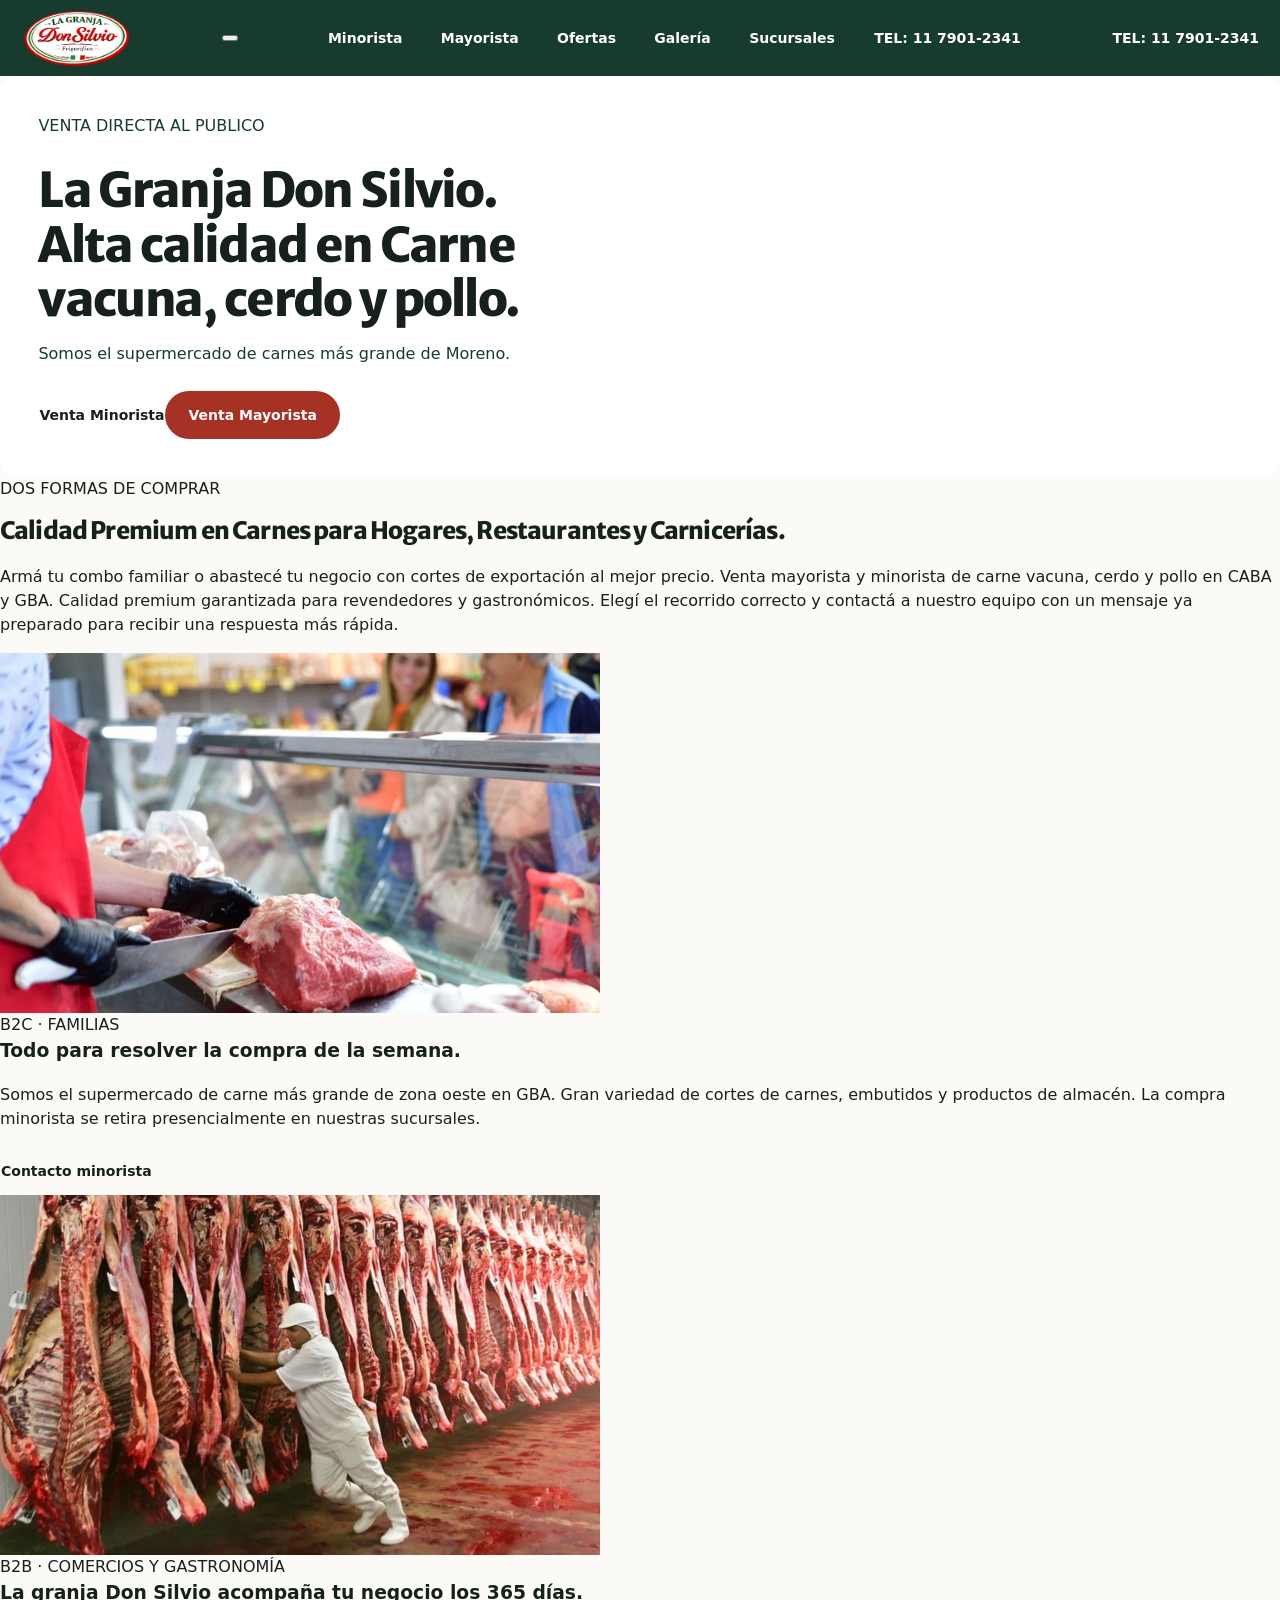
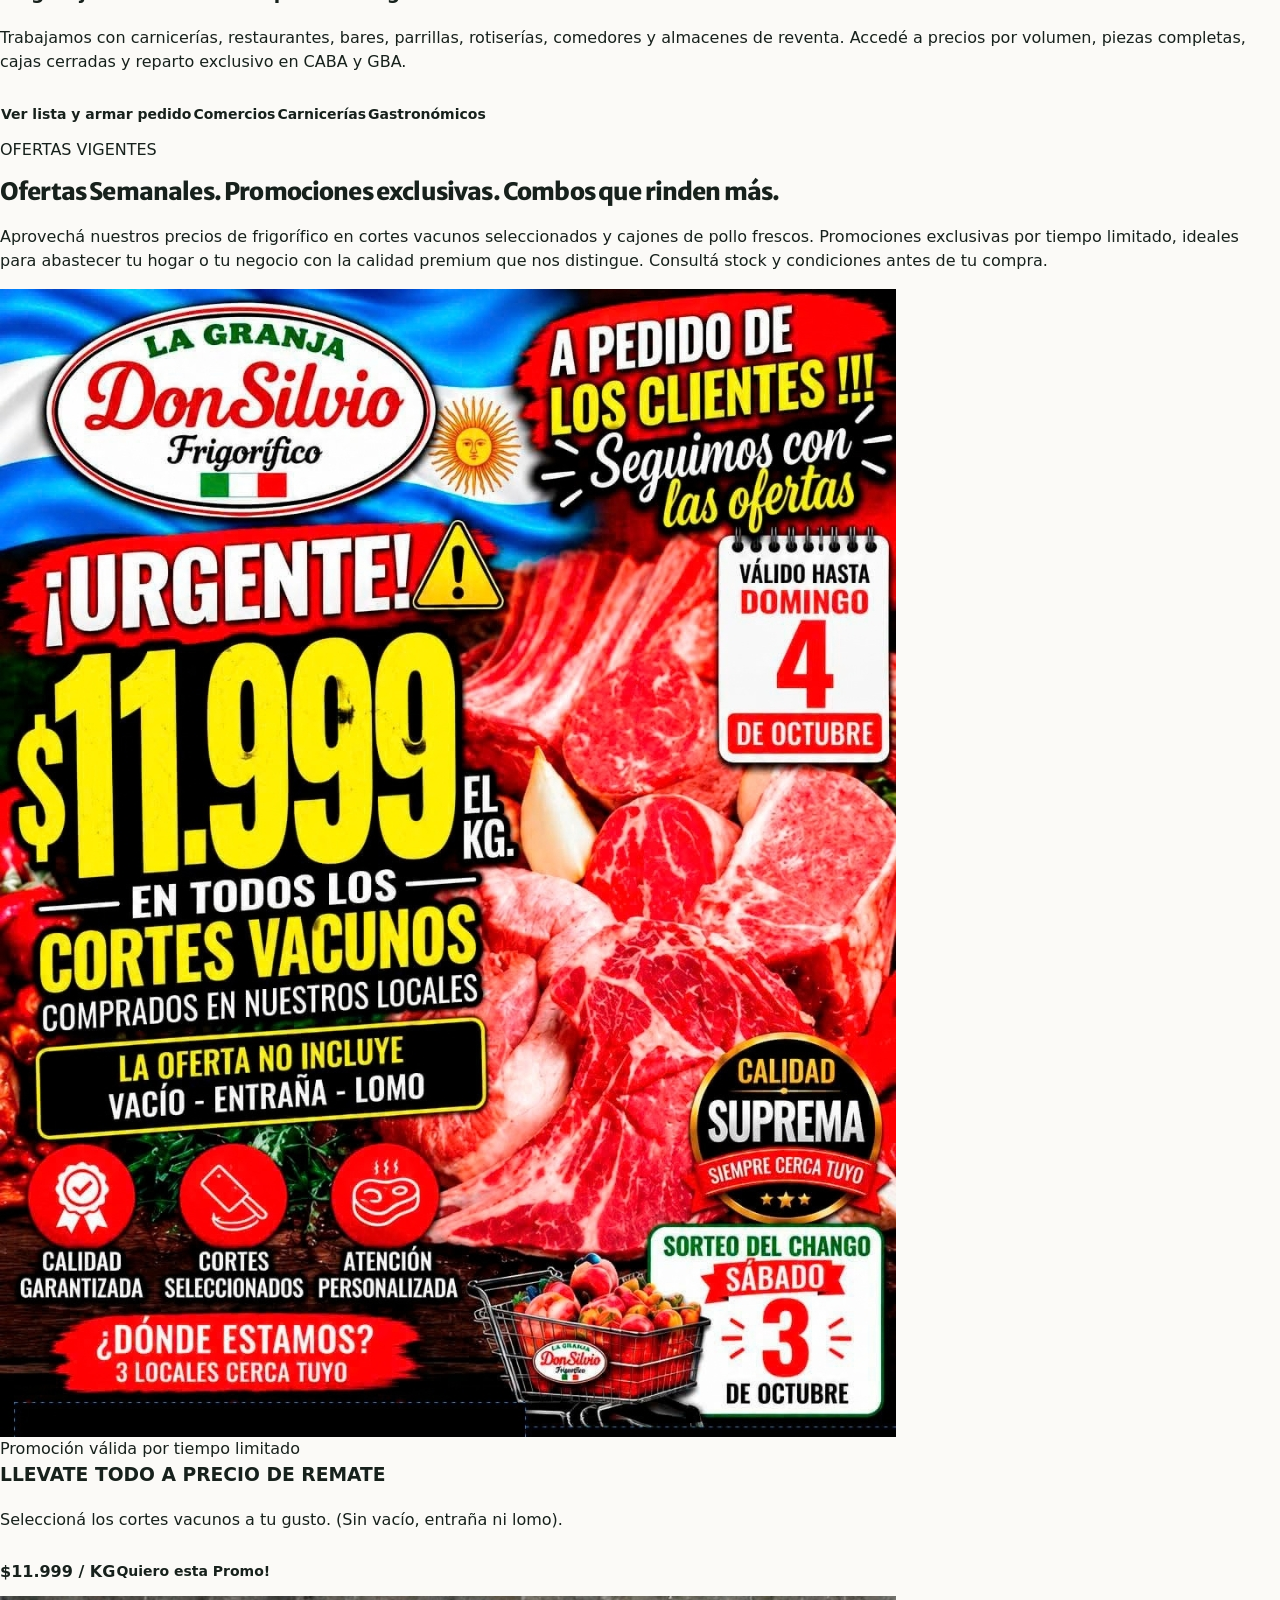
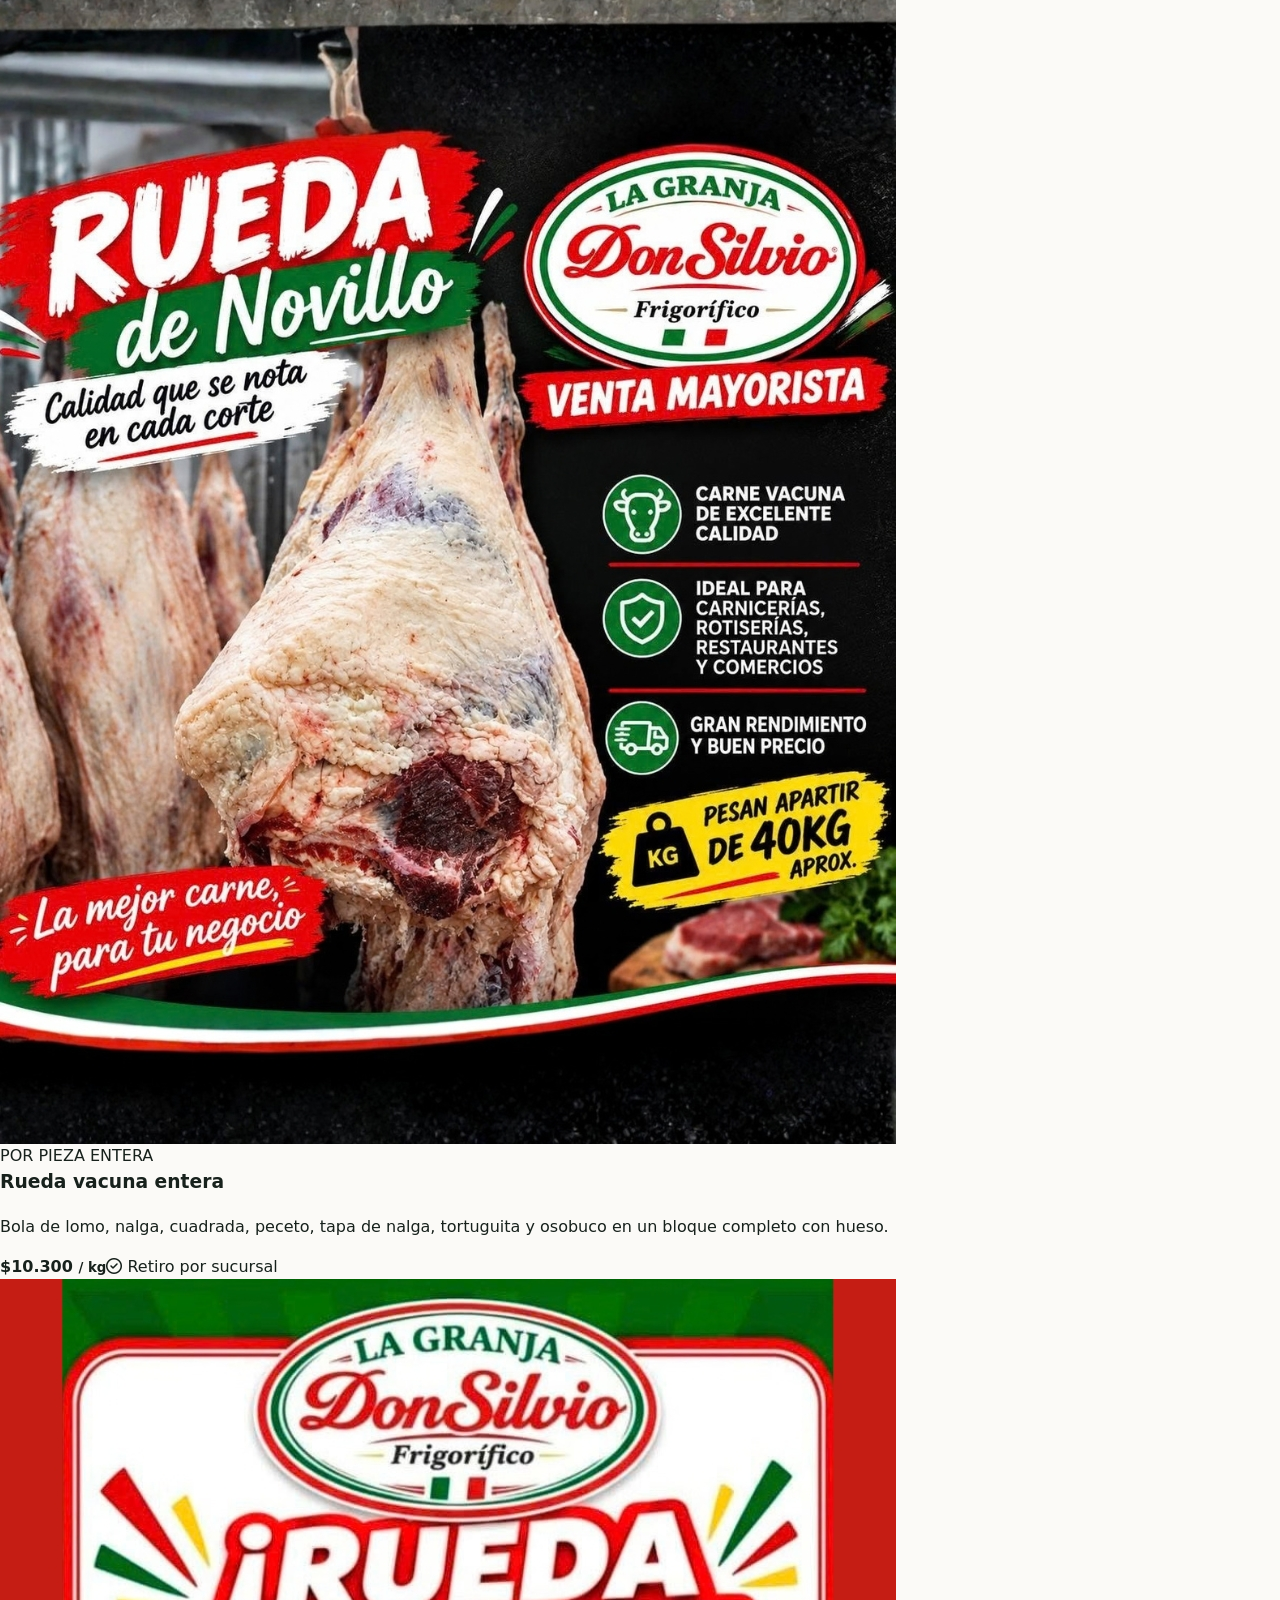
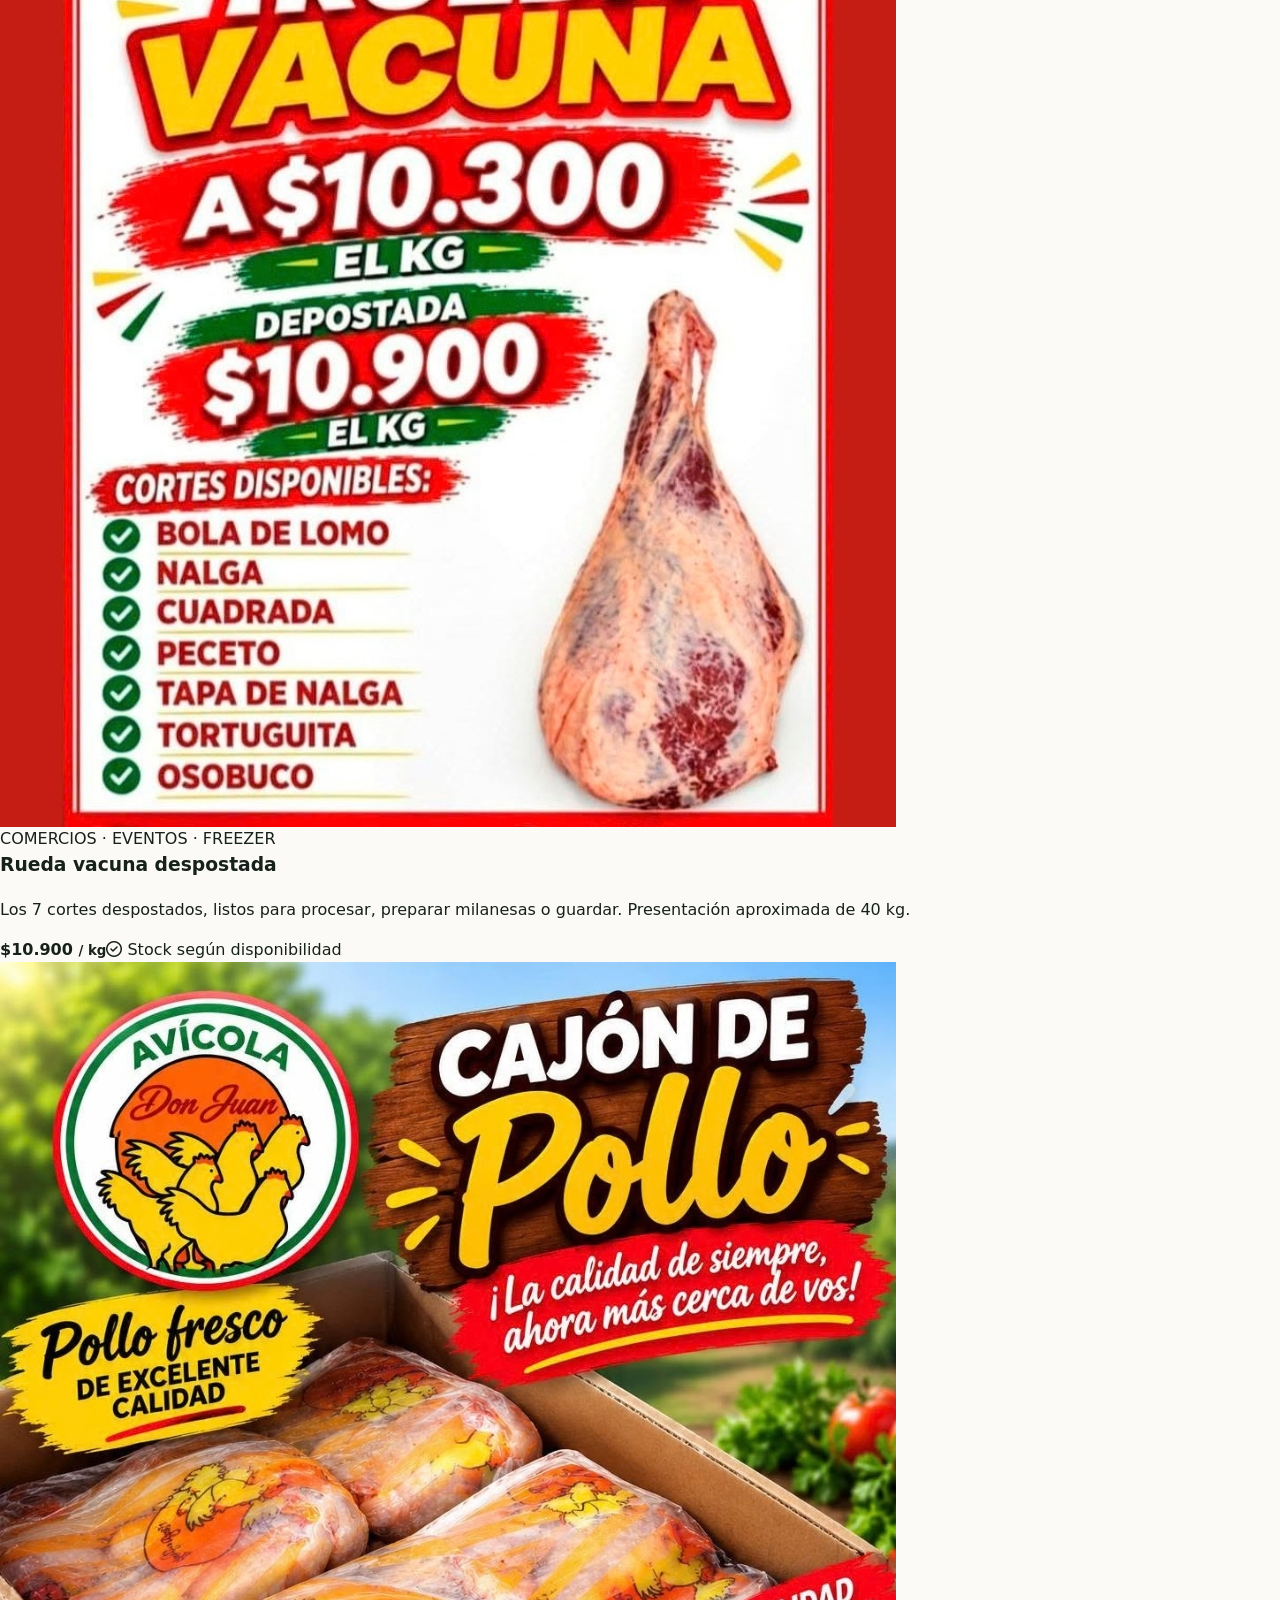
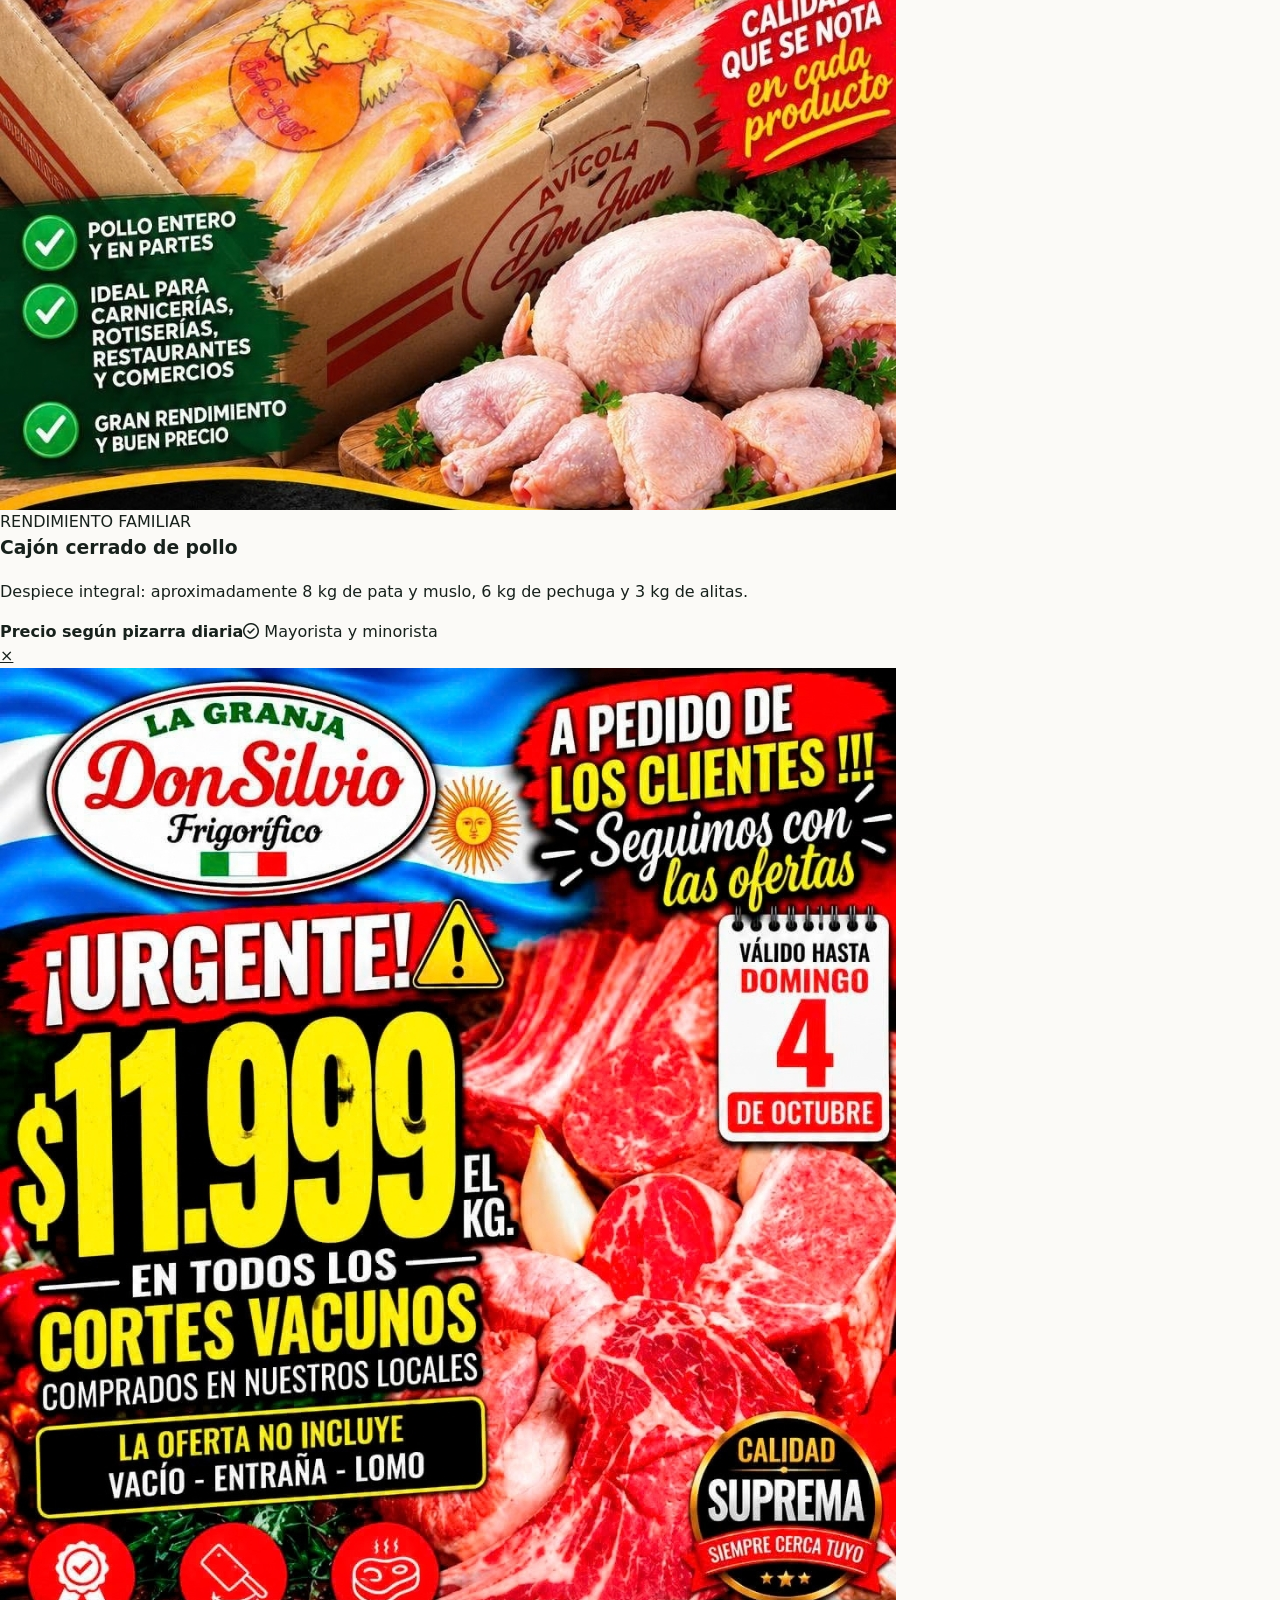
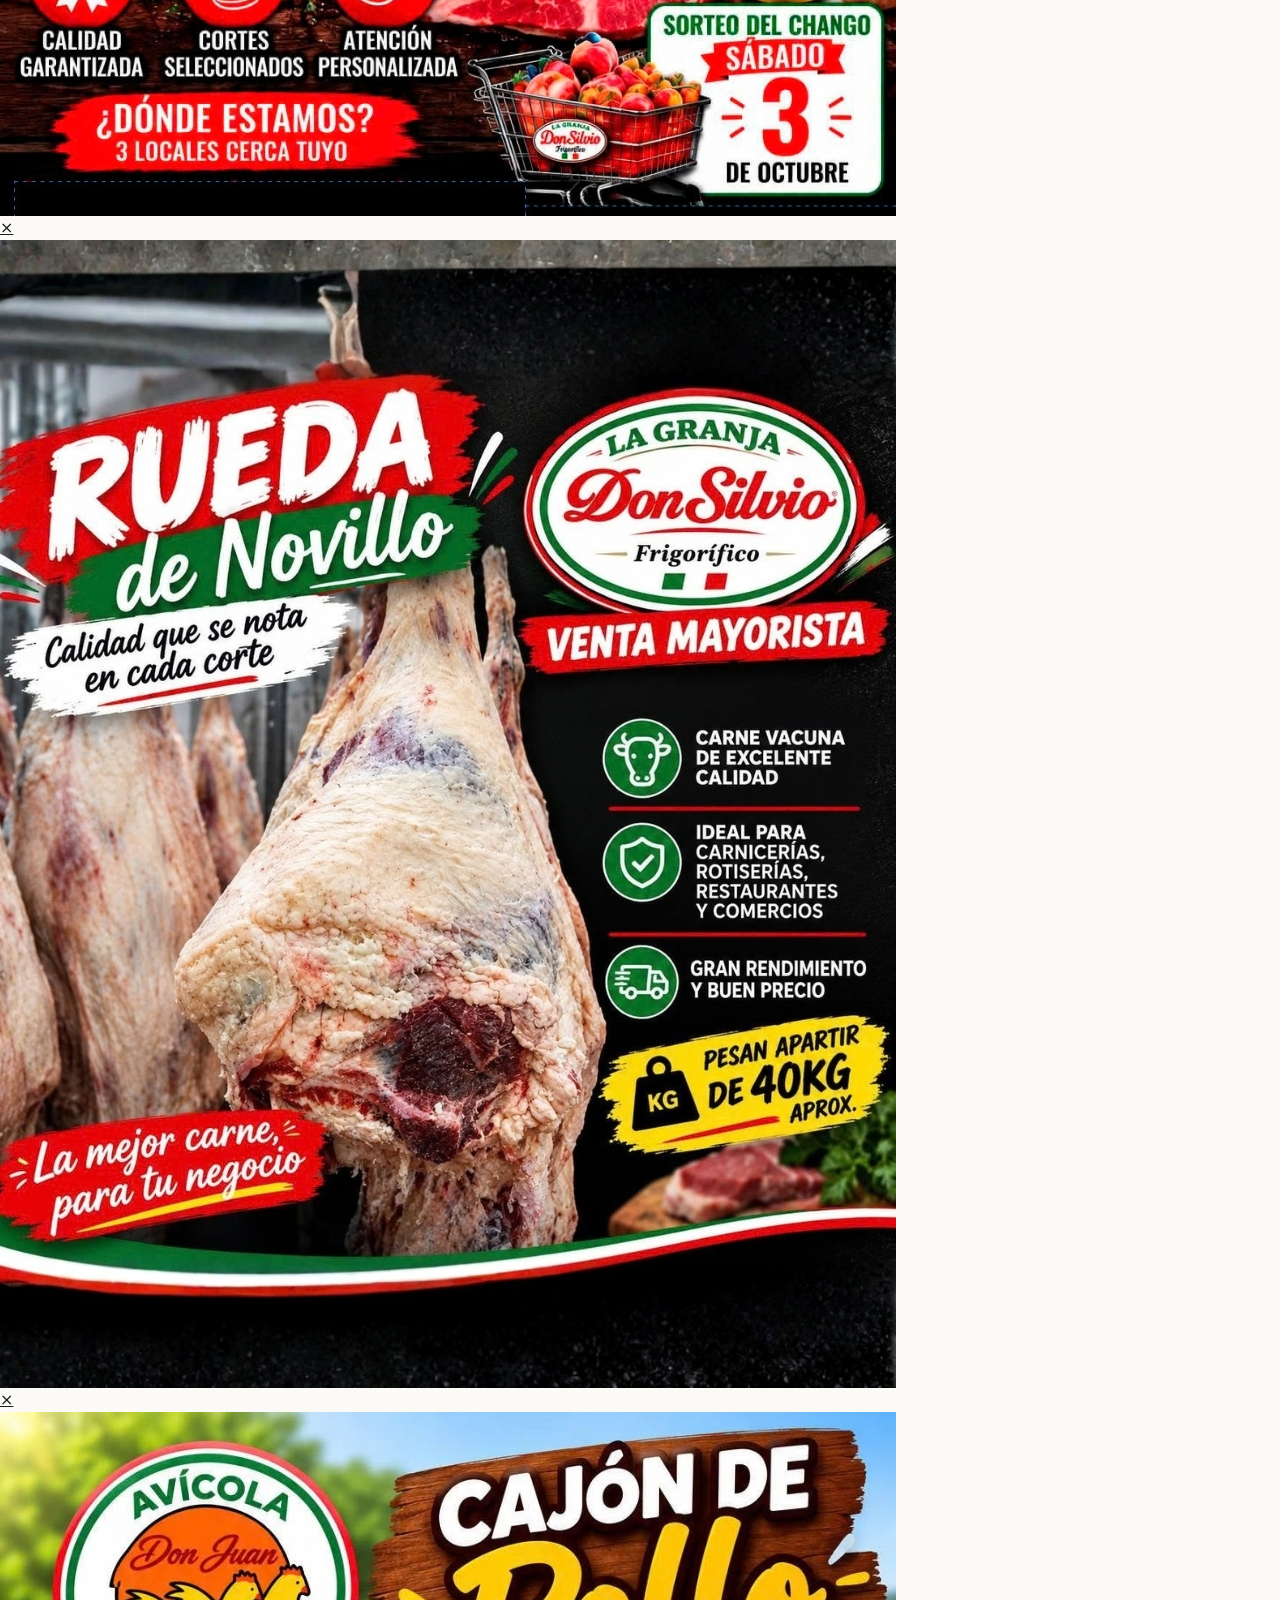
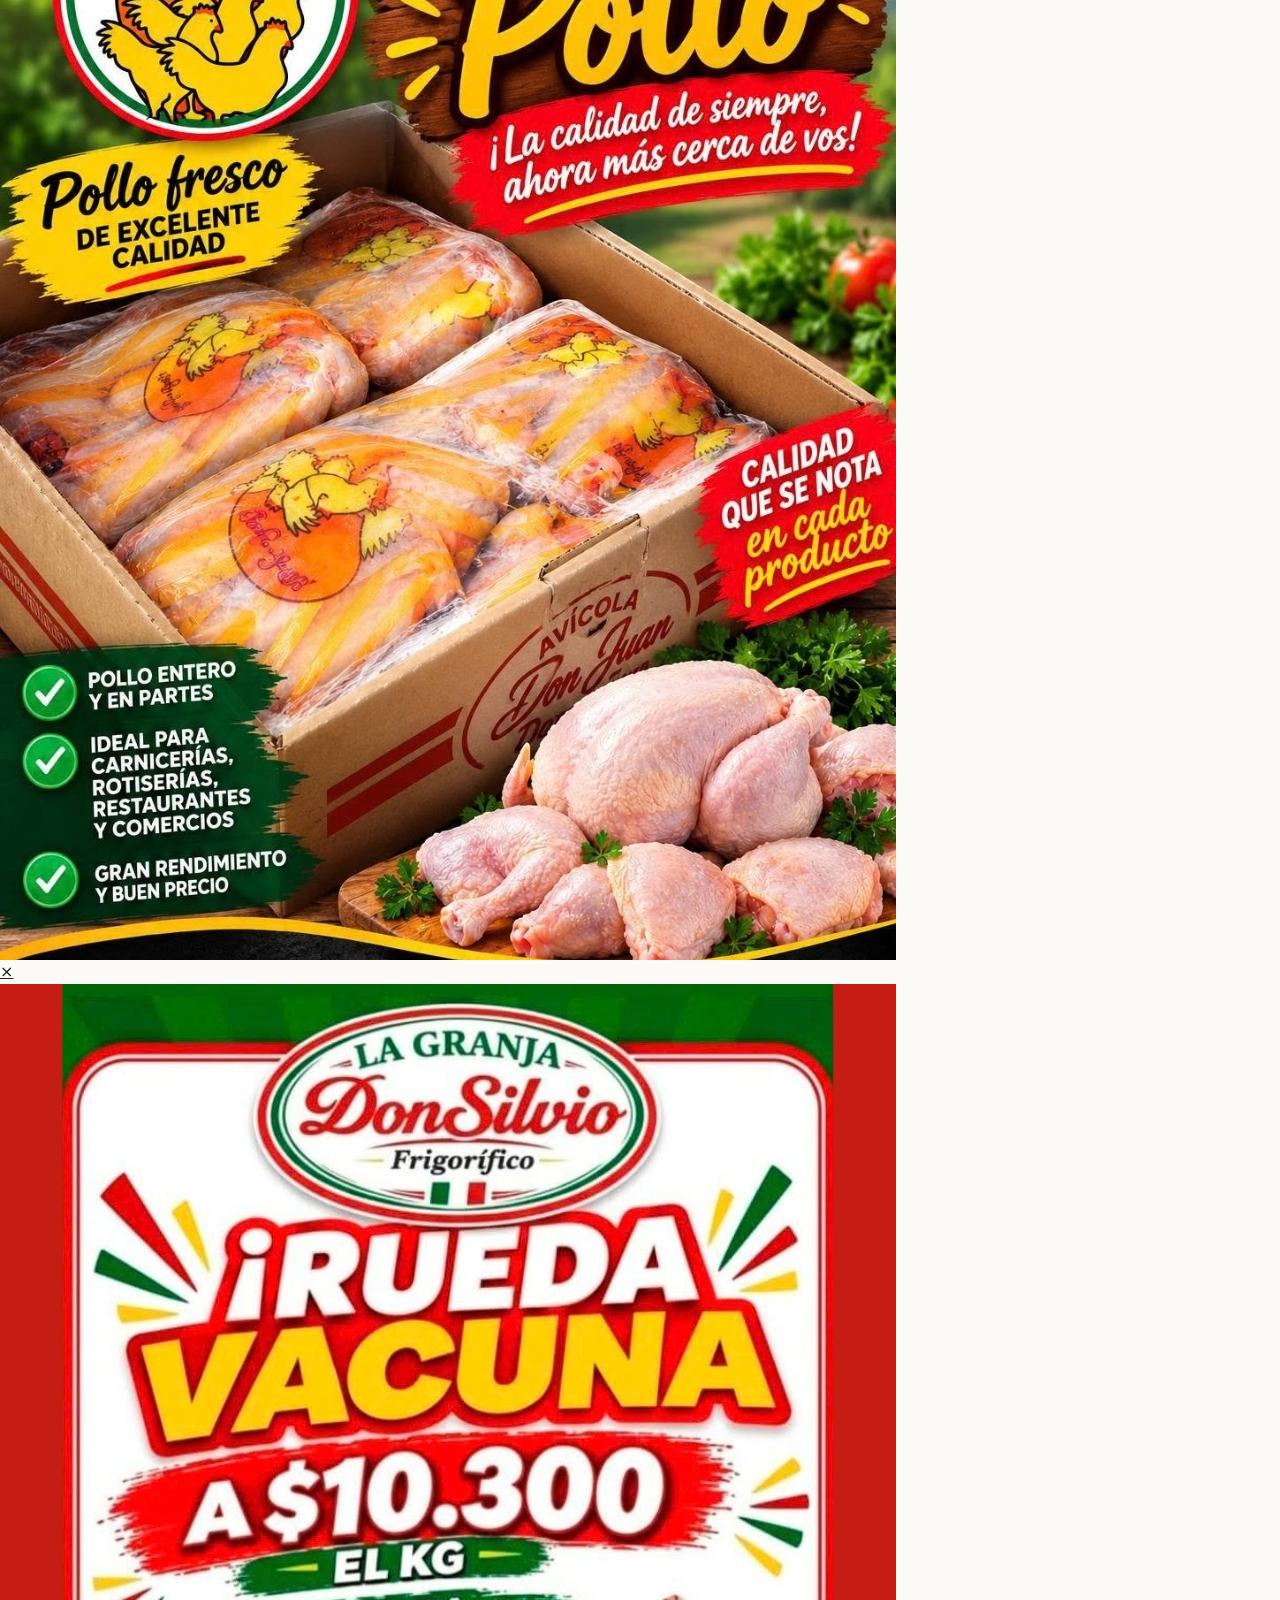
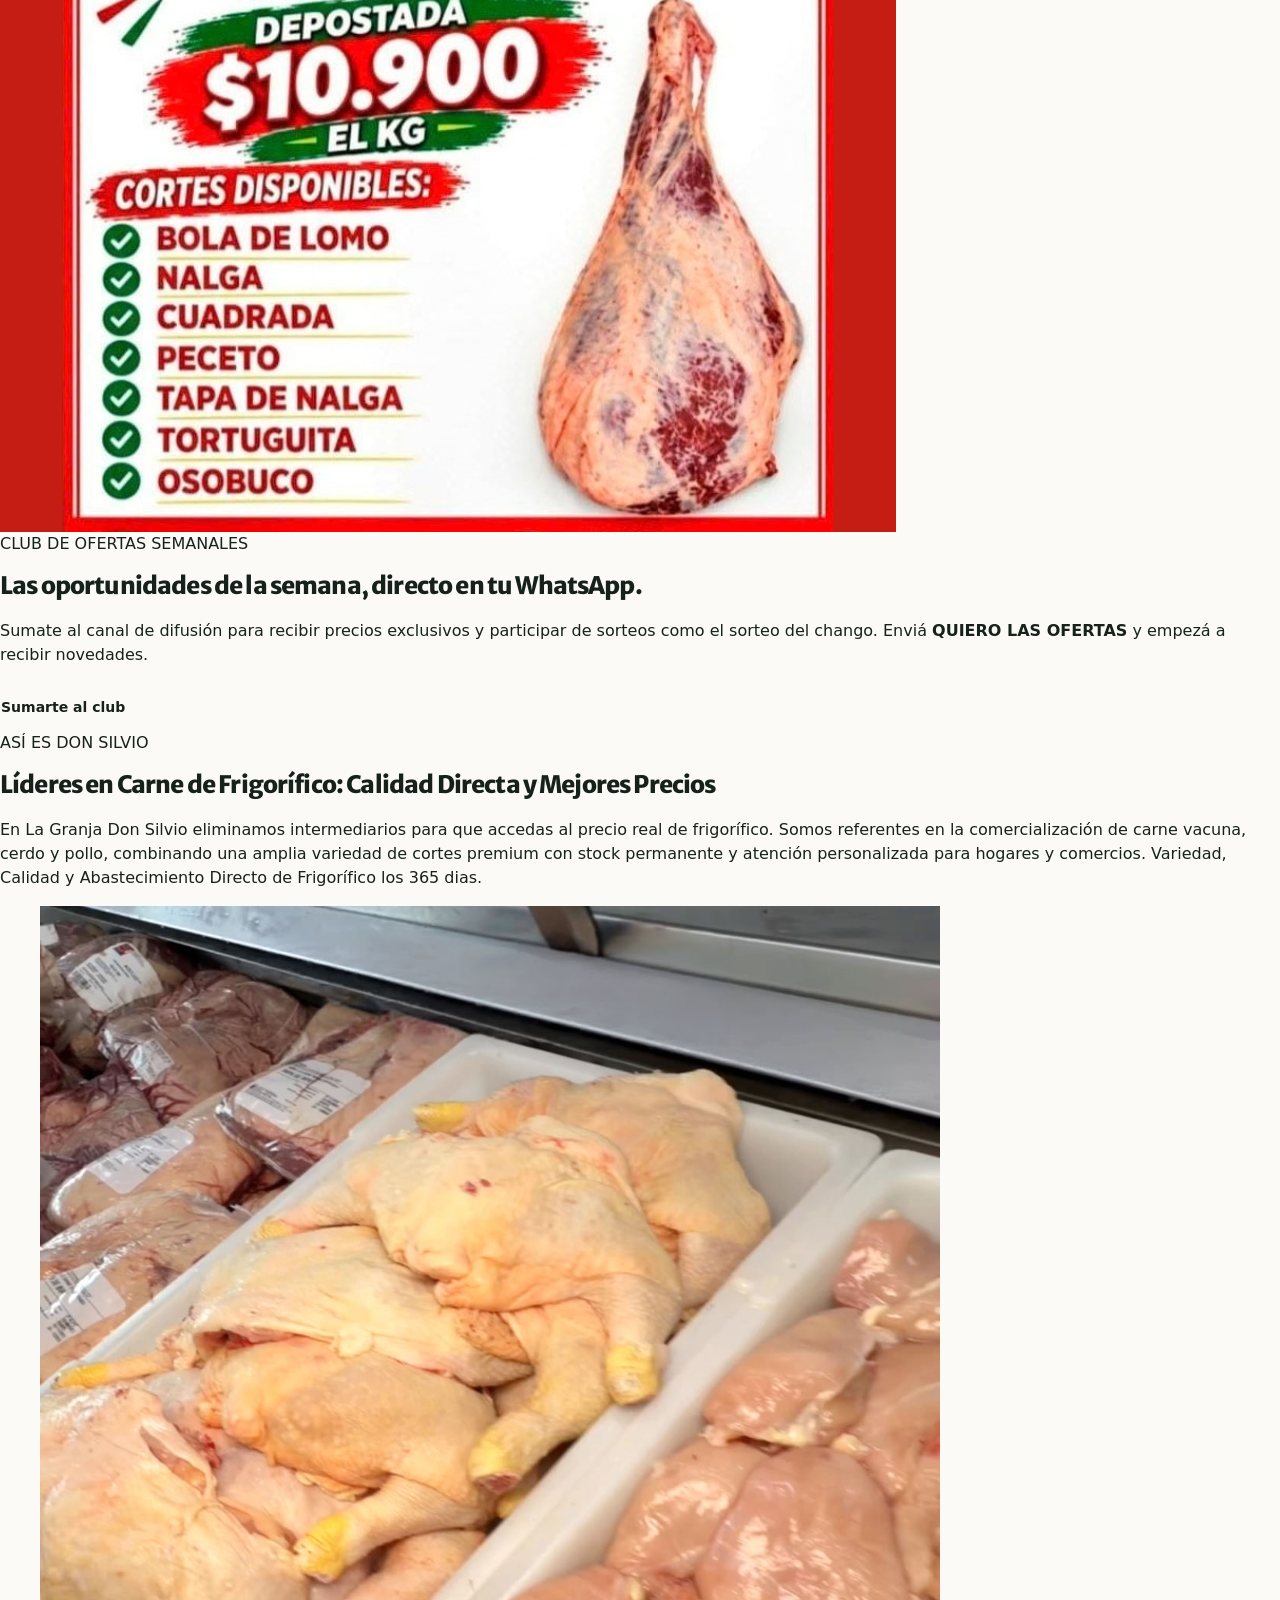
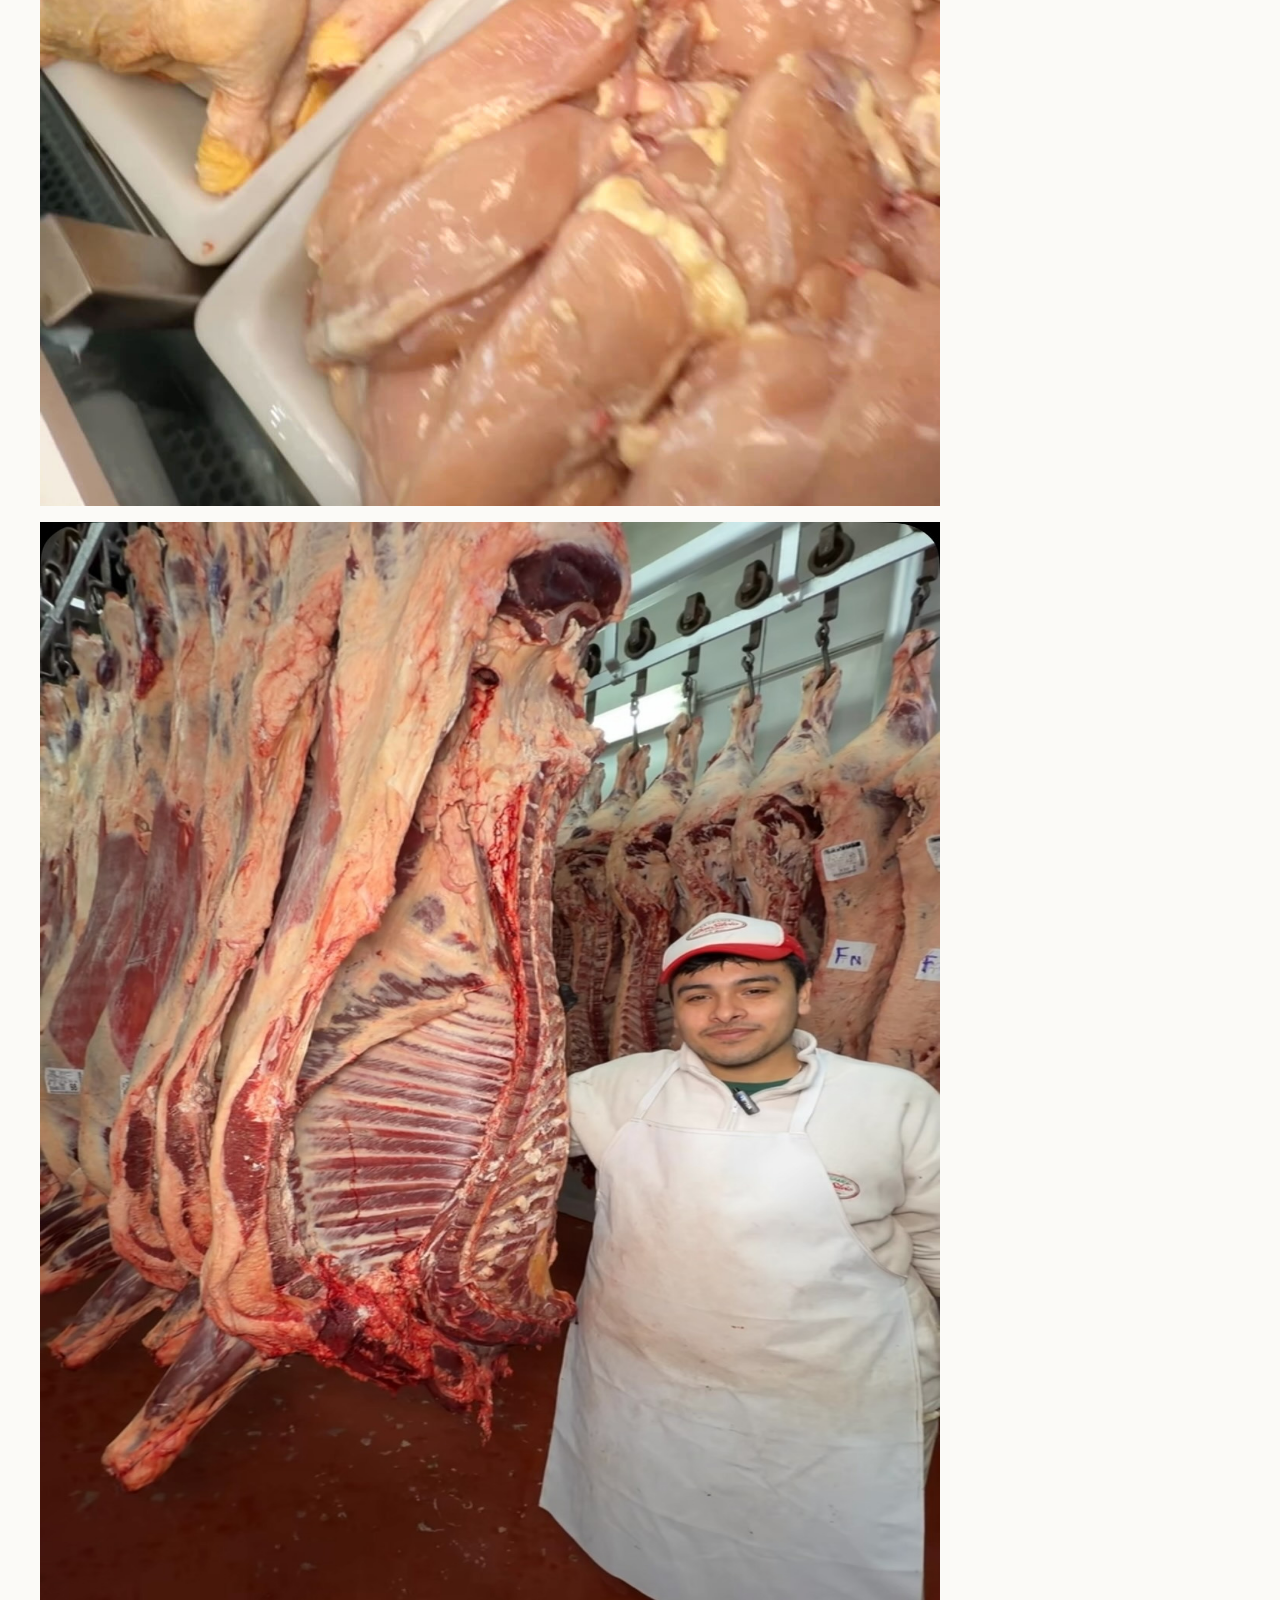
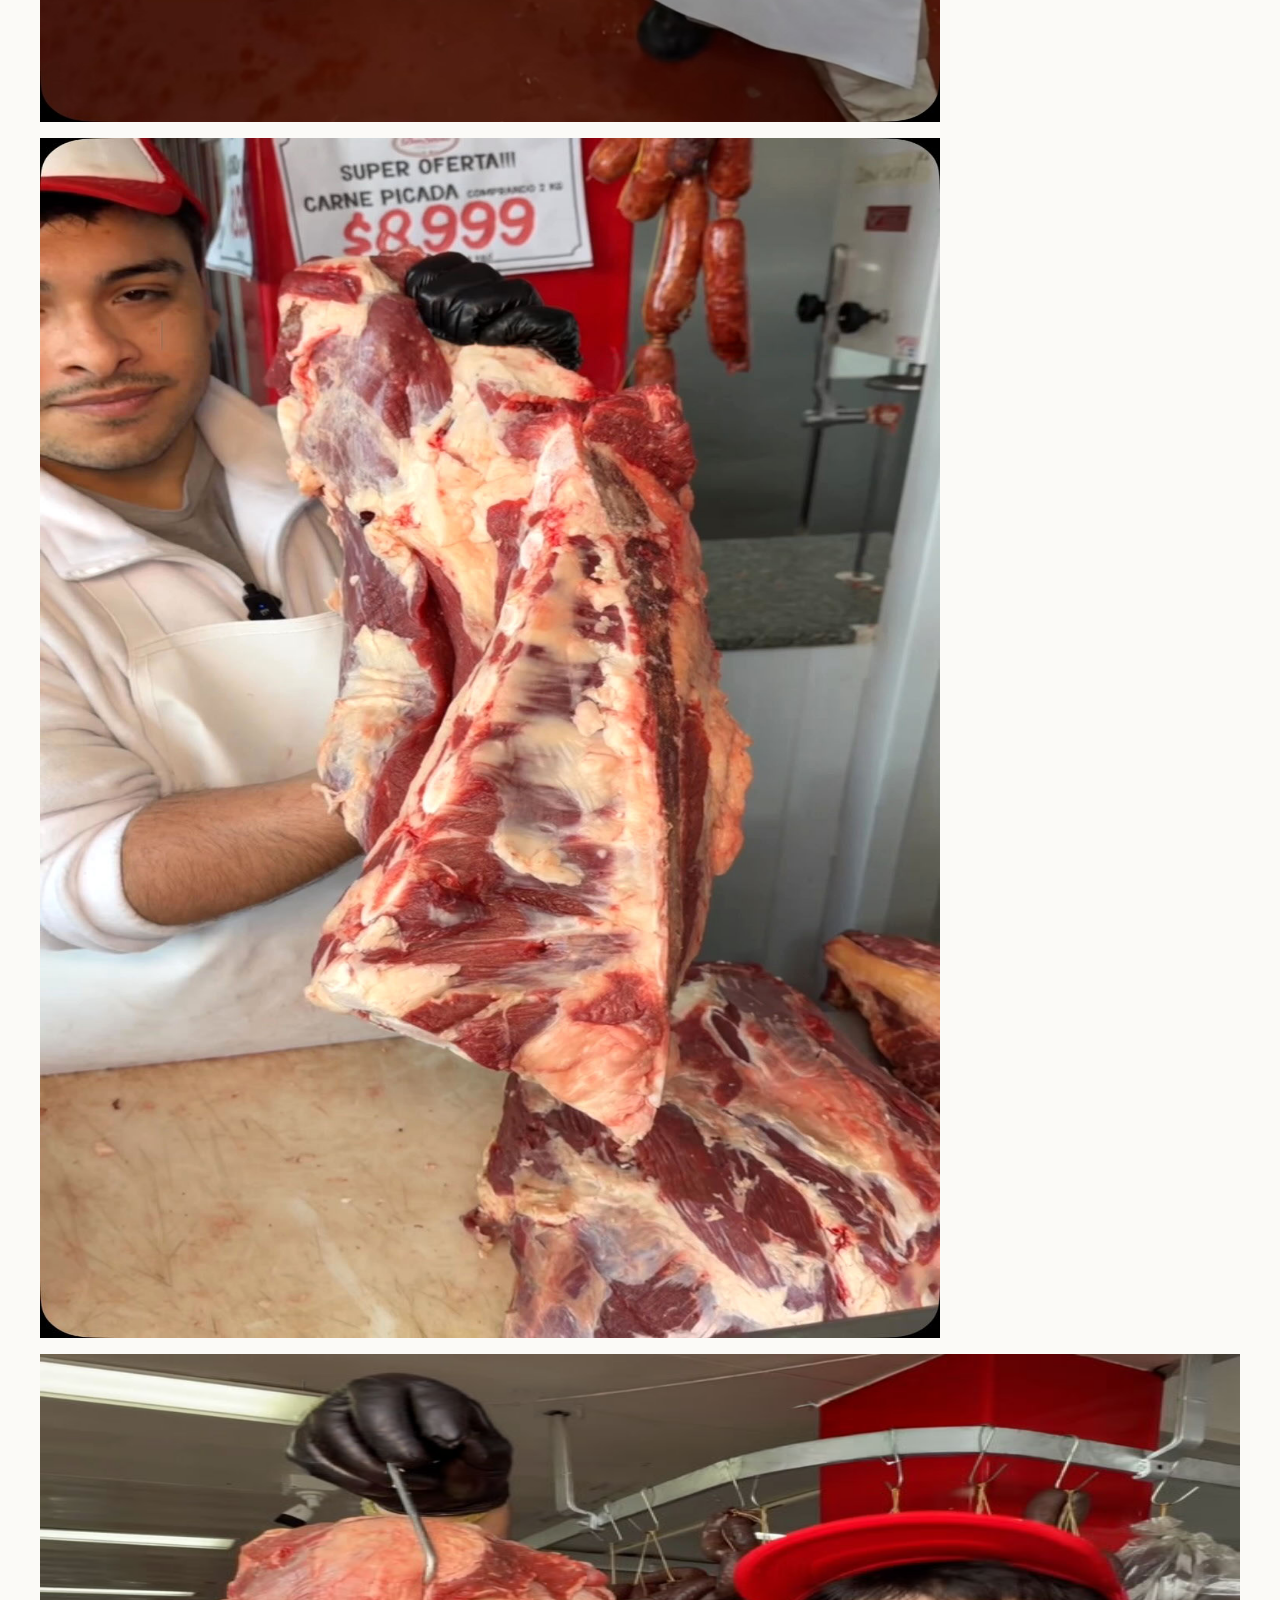
==== commit 9664b5da: "feat(mayorista): publica la seccion mayorista en /mayorista/ - integra granja-don-silvio-mayorista v" ====
--- a/index.html
+++ b/index.html
@@ -1,112 +1,164 @@
-﻿<!doctype html>
+<!doctype html>
 <html lang="es-AR">
 <head>
   <meta charset="utf-8">
   <meta name="viewport" content="width=device-width, initial-scale=1">
+  <title>La Granja Don Silvio | Calidad en Carnes. Frigorífico en Moreno</title>
+  <meta name="description" content="El Líderes en comercialización de carne premium en Argentina. Venta mayorista para restaurantes y minorista para tu hogar. Cortes de exportación de vacuna, cerdo y pollo.">
+  <meta name="robots" content="index, follow">
   <meta name="theme-color" content="#173b2d">
-  <meta name="description" content="Armá tu pedido mayorista de carne vacuna, pollo, cerdo y más. Elegí productos y cantidades y envialos directamente por WhatsApp a La Granja Don Silvio.">
+  <link rel="canonical" href="https://lagranjadonsilvio.com/">
   <meta property="og:type" content="website">
   <meta property="og:locale" content="es_AR">
-  <meta property="og:title" content="Pedidos mayoristas | La Granja Don Silvio">
-  <meta property="og:description" content="Elegí productos, indicá cantidades y enviá tu pedido mayorista por WhatsApp.">
-  <meta property="og:image" content="img/hero-don-silvio-mayorista-2026-moreno.jpg">
-  <title>Pedidos mayoristas | La Granja Don Silvio</title>
-  <link rel="preload" as="image" href="img/hero-don-silvio-mayorista-2026-moreno.jpg">
+  <meta property="og:title" content="Carne Premium al Precio de Frigorífico | Don Silvio">
+  <meta property="og:description" content="Líderes en venta mayorista y minorista de carne vacuna, cerdo y pollo. Cortes de exportación para tu hogar o negocio en CABA y GBA. ¡Consultá ofertas!">
+  <meta property="og:image" content="https://lagranjadonsilvio.com/img/98.jpg">
+  <meta property="og:url" content="https://lagranjadonsilvio.com/">
+  <link rel="preload" as="image" href="img/hero-la-granja-don-silvio.jpg">
+  <link rel="preconnect" href="https://fonts.googleapis.com">
+  <link rel="preconnect" href="https://fonts.gstatic.com" crossorigin>
+  <link href="https://fonts.googleapis.com/css2?family=Merriweather+Sans:wght@800&family=Roboto:wght@400;500;700&display=swap" rel="stylesheet">
+  <link rel="stylesheet" href="https://cdnjs.cloudflare.com/ajax/libs/font-awesome/6.5.2/css/all.min.css" crossorigin="anonymous" referrerpolicy="no-referrer">
   <link rel="stylesheet" href="styles.css">
-  <script src="app.js" defer></script>
+  <script type="application/ld+json">
+  {
+    "@context":"https://schema.org",
+    "@type":"FoodEstablishment",
+    "name":"La Granja Don Silvio",
+    "alternateName":"Frigorífico Don Silvio",
+    "description":"Planta frigorífica multiespecie con venta mayorista y minorista directa al público y al comercio.",
+    "telephone":"+5491179012341",
+    "url":"https://lagranjadonsilvio.com",
+    "image":"img/hero-la-granja-don-silvio.jpg",
+    "priceRange":"$$",
+    "areaServed":["Ciudad Autónoma de Buenos Aires","Gran Buenos Aires"],
+    "address":{"@type":"PostalAddress","streetAddress":"Avenida Gaona 4181","postalCode":"B1743","addressLocality":"Moreno","addressRegion":"Buenos Aires","addressCountry":"AR"},
+    "openingHours":"Mo-Su 06:00-21:00",
+    "sameAs":["https://maps.app.goo.gl/tid9VCw23KCvWT4F9"],
+    "hasOfferCatalog":{"@type":"OfferCatalog","name":"Ofertas y productos Don Silvio","itemListElement":[
+      {"@type":"Offer","name":"LLEVATE TODO A PRECIO DE REMATE","price":"11999","priceCurrency":"ARS","unitCode":"KGM"},
+      {"@type":"Offer","name":"Rueda vacuna entera","price":"10300","priceCurrency":"ARS","unitCode":"KGM"},
+      {"@type":"Offer","name":"Rueda vacuna despostada","price":"10900","priceCurrency":"ARS","unitCode":"KGM"}
+    ]}
+  }
+  </script>
 </head>
 <body>
   <header class="site-header">
     <div class="header-inner">
-      <a class="brand" href="#inicio" aria-label="La Granja Don Silvio, inicio">
-        <img src="img/logo-la-granja-don-silvio-2026-white-560px.png" width="560" height="298" alt="La Granja Don Silvio">
+      <a class="brand" href="#inicio" aria-label="La Granja Don Silvio, volver al inicio">
+        <img src="img/logo-la-granja-don-silvio-2026-.webp" width="174" height="62" alt="La Granja Don Silvio">
       </a>
-      <nav class="main-nav" aria-label="Navegación principal">
-        <a href="#catalogo">Lista de Precios</a>
-        <a href="#condiciones">Condiciones</a>
-        <a class="nav-cta" href="https://wa.me/5491128011111" target="_blank" rel="noopener noreferrer" aria-label="Ventas especiales: escribime aquí por WhatsApp">
-          <span class="nav-cta-text nav-cta-a" aria-hidden="true">Ventas especiales</span>
-          <span class="nav-cta-text nav-cta-b" aria-hidden="true">Escribime aquí</span>
-        </a>
+      <button class="menu-toggle" type="button" aria-expanded="false" aria-controls="main-nav" aria-label="Abrir menú de navegación">
+        <span aria-hidden="true"></span><span aria-hidden="true"></span><span aria-hidden="true"></span>
+      </button>
+      <nav class="main-nav" id="main-nav" aria-label="Navegación principal">
+        <a href="#minorista">Minorista</a>
+        <a href="#mayorista">Mayorista</a>
+        <a href="#ofertas">Ofertas</a>
+        <a href="#galeria">Galería</a>
+        <a href="#sucursales">Sucursales</a>
+        <a class="mobile-nav-cta button" href="tel:+5491179012341">TEL: 11 7901-2341</a>
       </nav>
+      <a class="button button-small header-cta" href="tel:+5491179012341">TEL: 11 7901-2341</a>
     </div>
   </header>
 
-  <main class="page-shell" id="inicio">
-    <div class="shop-content">
-      <section class="hero" aria-labelledby="hero-title">
-        <div class="hero-copy">
-          <p class="hero-brandline">La Granja Don Silvio Venta Mayorista.</p>
-          <h1 id="hero-title">Lista de Precios Gastronómica</h1>
-          <p>Precios mayoristas para restaurantes, hoteles, catering, clínicas y carnicerías.</p>
-          <a class="button button-red" href="#catalogo">Ver Lista de Precios</a>
-        </div>
-        <img class="hero-photo" src="img/hero-don-silvio-mayorista-2026-moreno.jpg" width="840" height="560" alt="Cortes de carne vacuna en el frigorífico La Granja Don Silvio" fetchpriority="high">
-      </section>
+  <main id="inicio">
+    <section class="hero hero-fullbleed">
+      <div class="hero-copy section-wrap">
+        <p class="eyebrow">VENTA DIRECTA AL PUBLICO</p>
+        <h1>La Granja Don Silvio. Alta calidad en Carne vacuna, cerdo y pollo.</h1>
+        <p class="lead">Somos el supermercado de carnes más grande de Moreno.</p>
+        <div class="hero-actions"><a class="button button-green" href="#minorista">Venta Minorista</a><a class="button button-red" href="#mayorista">Venta Mayorista</a></div>
+      </div>
+    </section>
 
-      <section class="whatsapp-contact" aria-label="Consultas por WhatsApp">
-        <a href="https://wa.me/5491128011111" target="_blank" rel="noopener">Consultas WhatsApp Ventas Especiales: 11 2801-1111</a>
-      </section>
+    <section class="split-section section-wrap" aria-labelledby="segmentos-title">
+      <div class="section-heading segmentos-heading"><p class="eyebrow">DOS FORMAS DE COMPRAR</p><h2 id="segmentos-title">Calidad Premium en Carnes para Hogares, Restaurantes y Carnicerías.</h2><p>Armá tu combo familiar o abastecé tu negocio con cortes de exportación al mejor precio. Venta mayorista y minorista de carne vacuna, cerdo y pollo en CABA y GBA. Calidad premium garantizada para revendedores y gastronómicos. Elegí el recorrido correcto y contactá a nuestro equipo con un mensaje ya preparado para recibir una respuesta más rápida.</p></div>
+      <div class="segment-grid">
+        <article id="minorista" class="segment-card segment-card-light"><div class="segment-photo"><img src="img/minorista-la-granja-don-silvio.jpg" width="600" height="360" alt="Compra minorista en La Granja Don Silvio" loading="lazy"></div><div class="segment-body"><span class="kicker">B2C · FAMILIAS</span><h3>Todo para resolver la compra de la semana.</h3><p>Somos el supermercado de carne más grande de zona oeste en GBA. Gran variedad de cortes de carnes, embutidos y productos de almacén. La compra minorista se retira presencialmente en nuestras sucursales.</p><a class="button button-whatsapp button-small" href="https://wa.me/5491179012343?text=Hola%20Don%20Silvio,%20quiero%20hacer%20una%20consulta%20minorista">Contacto minorista</a></div></article>
+        <article id="mayorista" class="segment-card segment-card-dark"><div class="segment-photo"><img src="img/mayorista-la-granja-don-silvio.jpg" width="600" height="360" alt="Abastecimiento mayorista de La Granja Don Silvio" loading="lazy"></div><div class="segment-body"><span class="kicker">B2B · COMERCIOS Y GASTRONOMÍA</span><h3>La granja Don Silvio acompaña tu negocio los 365 días.</h3><p>Trabajamos con carnicerías, restaurantes, bares, parrillas, rotiserías, comedores y almacenes de reventa. Accedé a precios por volumen, piezas completas, cajas cerradas y reparto exclusivo en CABA y GBA.</p><div class="segment-actions"><a class="button button-light button-small" href="/mayorista/">Ver lista y armar pedido</a><a class="button button-whatsapp button-small" href="https://wa.me/5491128011111?text=Hola,%20tengo%20un%20comercio%20y%20quiero%20info%20de%20la%20lista%20mayorista">Comercios</a><a class="button button-whatsapp button-small" href="https://wa.me/5491179012342?text=Hola,%20tengo%20una%20carnicer%C3%ADa%20y%20quiero%20info%20de%20la%20lista%20mayorista">Carnicerías</a><a class="button button-whatsapp button-small" href="https://wa.me/5491133142222?text=Hola,%20tengo%20un%20negocio%20gastron%C3%B3mico%20y%20quiero%20info%20de%20la%20lista%20mayorista">Gastronómicos</a></div></div></article>
+      </div>
+    </section>
 
-      <section class="conditions" id="condiciones" aria-label="Condiciones de compra">
-        <p><strong>Entrega sin cargo</strong><span>Desde $400.000. Consultar zonas y días.</span></p>
-        <p><strong>Pago anticipado</strong><span>Confirmá el pedido con el equipo de ventas.</span></p>
-        <p><strong>Precios finales</strong><span>IVA incluido. Sujetos a cambios sin previo aviso.</span></p>
-      </section>
+    <section id="ofertas" class="offers" aria-labelledby="ofertas-title"><div class="section-wrap"><div class="section-heading"><p class="eyebrow">OFERTAS VIGENTES</p><h2 id="ofertas-title">Ofertas Semanales. Promociones exclusivas. Combos que rinden más.</h2><p>Aprovechá nuestros precios de frigorífico en cortes vacunos seleccionados y cajones de pollo frescos. Promociones exclusivas por tiempo limitado, ideales para abastecer tu hogar o tu negocio con la calidad premium que nos distingue. Consultá stock y condiciones antes de tu compra.</p></div><div class="offer-grid">
+      <article class="offer-card offer-featured"><a class="offer-photo" href="#offer-lightbox-01" aria-label="Ampliar foto de la oferta LLEVATE TODO A PRECIO DE REMATE"><img src="img/01.jpg" width="896" height="1148" alt="Oferta exclusiva: llevate todo a precio de remate por $11.999 el kilo" loading="lazy"></a><div class="offer-content"><span class="offer-tag">Promoción válida por tiempo limitado</span><h3>LLEVATE TODO A PRECIO DE REMATE</h3><p>Seleccioná los cortes vacunos a tu gusto. (Sin vacío, entraña ni lomo).</p><strong>$11.999 / KG</strong><a class="button button-light" href="https://wa.me/5491179012343?text=Vengo%20de%20la%20Web%2C%20deseo%20m%C3%A1s%20informaci%C3%B3n%20de%20la%20Promo%20%2411.999.-%20todos%20los%20cortes%20vacunos">Quiero esta Promo!</a></div></article>
+      <article class="offer-card"><a class="offer-photo" href="#offer-lightbox-02" aria-label="Ampliar foto de rueda vacuna entera"><img src="img/02.jpg" width="896" height="1148" alt="Rueda de novillo para venta mayorista" loading="lazy"></a><div class="offer-content"><span class="offer-tag">POR PIEZA ENTERA</span><h3>Rueda vacuna entera</h3><p>Bola de lomo, nalga, cuadrada, peceto, tapa de nalga, tortuguita y osobuco en un bloque completo con hueso.</p><strong>$10.300 <small>/ kg</small></strong><span class="card-note"><i class="fa-regular fa-circle-check" aria-hidden="true"></i> Retiro por sucursal</span></div></article>
+      <article class="offer-card"><a class="offer-photo" href="#offer-lightbox-04" aria-label="Ampliar foto de rueda vacuna despostada"><img src="img/04.jpg" width="896" height="1148" alt="Rueda vacuna a $10.300 por kilo y despostada a $10.900 por kilo" loading="lazy"></a><div class="offer-content"><span class="offer-tag">COMERCIOS · EVENTOS · FREEZER</span><h3>Rueda vacuna despostada</h3><p>Los 7 cortes despostados, listos para procesar, preparar milanesas o guardar. Presentación aproximada de 40 kg.</p><strong>$10.900 <small>/ kg</small></strong><span class="card-note"><i class="fa-regular fa-circle-check" aria-hidden="true"></i> Stock según disponibilidad</span></div></article>
+      <article class="offer-card"><a class="offer-photo" href="#offer-lightbox-03" aria-label="Ampliar foto de cajón cerrado de pollo"><img src="img/03.jpg" width="896" height="1148" alt="Cajón cerrado de pollo de calidad para familias y comercios" loading="lazy"></a><div class="offer-content"><span class="offer-tag">RENDIMIENTO FAMILIAR</span><h3>Cajón cerrado de pollo</h3><p>Despiece integral: aproximadamente 8 kg de pata y muslo, 6 kg de pechuga y 3 kg de alitas.</p><strong>Precio según pizarra diaria</strong><span class="card-note"><i class="fa-regular fa-circle-check" aria-hidden="true"></i> Mayorista y minorista</span></div></article>
+      <div id="offer-lightbox-01" class="lightbox" role="dialog" aria-modal="true" aria-labelledby="offer-lightbox-title-01"><a class="lightbox-backdrop" href="#ofertas" aria-label="Cerrar imagen ampliada"></a><div class="lightbox-content"><a class="lightbox-close" href="#ofertas" aria-label="Cerrar imagen ampliada">×</a><h3 id="offer-lightbox-title-01" class="sr-only">LLEVATE TODO A PRECIO DE REMATE</h3><img src="img/01.jpg" width="896" height="1148" alt="Oferta exclusiva: llevate todo a precio de remate por $11.999 el kilo"></div></div>
+      <div id="offer-lightbox-02" class="lightbox" role="dialog" aria-modal="true" aria-labelledby="offer-lightbox-title-02"><a class="lightbox-backdrop" href="#ofertas" aria-label="Cerrar imagen ampliada"></a><div class="lightbox-content"><a class="lightbox-close" href="#ofertas" aria-label="Cerrar imagen ampliada">×</a><h3 id="offer-lightbox-title-02" class="sr-only">Rueda vacuna entera</h3><img src="img/02.jpg" width="896" height="1148" alt="Rueda de novillo para venta mayorista"></div></div>
+      <div id="offer-lightbox-03" class="lightbox" role="dialog" aria-modal="true" aria-labelledby="offer-lightbox-title-03"><a class="lightbox-backdrop" href="#ofertas" aria-label="Cerrar imagen ampliada"></a><div class="lightbox-content"><a class="lightbox-close" href="#ofertas" aria-label="Cerrar imagen ampliada">×</a><h3 id="offer-lightbox-title-03" class="sr-only">Cajón cerrado de pollo</h3><img src="img/03.jpg" width="896" height="1148" alt="Cajón cerrado de pollo de calidad para familias y comercios"></div></div>
+      <div id="offer-lightbox-04" class="lightbox" role="dialog" aria-modal="true" aria-labelledby="offer-lightbox-title-04"><a class="lightbox-backdrop" href="#ofertas" aria-label="Cerrar imagen ampliada"></a><div class="lightbox-content"><a class="lightbox-close" href="#ofertas" aria-label="Cerrar imagen ampliada">×</a><h3 id="offer-lightbox-title-04" class="sr-only">Rueda vacuna despostada</h3><img src="img/04.jpg" width="896" height="1148" alt="Rueda vacuna a $10.300 por kilo y despostada a $10.900 por kilo"></div></div>
+    </div></div></section>
 
-      <section class="catalog" id="catalogo" aria-labelledby="catalog-title">
-        <div class="catalog-heading">
-          <h2 id="catalog-title">Hacé tu pedido online</h2>
-          <p>Indicá la cantidad en kilos o cajones y prepará tu pedido.</p>
-        </div>
-        <nav class="category-nav" id="category-nav" aria-label="Categorías de la lista de precios"></nav>
-        <div class="product-groups" id="product-groups" aria-live="polite">
-          <noscript>
-            <p>Activá JavaScript para ver la lista de precios y preparar tu pedido.</p>
-          </noscript>
-        </div>
-      </section>
-    </div>
+    <section class="club section-wrap"><div><p class="eyebrow">CLUB DE OFERTAS SEMANALES</p><h2>Las oportunidades de la semana, directo en tu WhatsApp.</h2><p>Sumate al canal de difusión para recibir precios exclusivos y participar de sorteos como el sorteo del chango. Enviá <strong>QUIERO LAS OFERTAS</strong> y empezá a recibir novedades.</p></div><a class="button button-light" href="https://wa.me/5491179012343?text=QUIERO%20LAS%20OFERTAS">Sumarte al club</a></section>
 
-    <aside class="order-panel" id="pedido" aria-labelledby="order-title" data-expanded="false">
-      <div class="order-heading">
-        <div>
-          <h2 id="order-title">Tu pedido</h2>
-          <p id="order-count" aria-live="polite">Todavía no agregaste productos</p>
-        </div>
-        <button class="cart-toggle" id="cart-toggle" type="button" aria-expanded="false" aria-controls="cart-body">Revisar pedido</button>
-      </div>
-      <div class="cart-body" id="cart-body">
-        <p class="cart-empty" id="cart-empty">Elegí productos de la lista de precios para empezar.</p>
-        <ul class="cart-items" id="cart-items" aria-label="Productos seleccionados"></ul>
-        <div class="cart-fields" hidden>
-          <label for="customer-name">Nombre y negocio</label>
-          <input id="customer-name" type="text" autocomplete="organization" placeholder="Ej.: Ana, Restaurante del Centro">
-          <label for="customer-phone">Teléfono</label>
-          <input id="customer-phone" type="tel" autocomplete="tel" inputmode="tel" placeholder="Ej.: 11 2345 6789">
-          <label for="delivery-area">Zona de entrega</label>
-          <input id="delivery-area" type="text" autocomplete="address-level2" placeholder="Localidad o barrio">
-          <fieldset class="region-choice">
-            <legend>Región de entrega</legend>
-            <label><input type="radio" name="delivery-region" value="CABA (Capital Federal)"><span>CABA</span></label>
-            <label><input type="radio" name="delivery-region" value="GBA (Gran Buenos Aires)"><span>GBA</span></label>
-          </fieldset>
-        </div>
-        <div class="cart-total">
-          <span>Total estimado</span>
-          <strong id="cart-total" aria-live="polite">A confirmar</strong>
-        </div>
-        <p class="cart-note" id="cart-note">Los precios, el stock y la entrega se confirman al recibir el pedido.</p>
-        <button class="button button-red send-order" id="send-order" type="button" disabled>Enviar pedido por WhatsApp</button>
-      </div>
-    </aside>
+    <section id="galeria" class="gallery section-wrap" aria-labelledby="galeria-title"><div class="section-heading gallery-heading"><div><p class="eyebrow">ASÍ ES DON SILVIO</p><h2 id="galeria-title">Líderes en Carne de Frigorífico: Calidad Directa y Mejores Precios</h2></div><p>En La Granja Don Silvio eliminamos intermediarios para que accedas al precio real de frigorífico. Somos referentes en la comercialización de carne vacuna, cerdo y pollo, combinando una amplia variedad de cortes premium con stock permanente y atención personalizada para hogares y comercios. Variedad, Calidad y Abastecimiento Directo de Frigorífico los 365 dias.</p></div><div class="gallery-grid">
+      <figure class="gallery-item"><img src="img/2.jpeg" width="900" height="1200" alt="Cortes y productos de La Granja Don Silvio" loading="lazy"></figure>
+      <figure class="gallery-item"><img src="img/5.jpeg" width="900" height="1200" alt="Productos cárnicos exhibidos en el local" loading="lazy"></figure>
+      <figure class="gallery-item"><img src="img/6.jpeg" width="900" height="1200" alt="Atención y productos en sucursal Don Silvio" loading="lazy"></figure>
+      <figure class="gallery-item"><img src="img/7.jpeg" width="1200" height="800" alt="Oferta y mercadería en sucursal" loading="lazy"></figure>
+      <figure class="gallery-item"><img src="img/9.jpeg" width="900" height="1200" alt="Cortes de carne listos para llevar" loading="lazy"></figure>
+      <figure class="gallery-item"><img src="img/10.jpeg" width="900" height="1200" alt="Selección de productos frescos Don Silvio" loading="lazy"></figure>
+      <figure class="gallery-item"><img src="img/12.jpeg" width="900" height="1200" alt="Mercadería disponible en La Granja Don Silvio" loading="lazy"></figure>
+      <figure class="gallery-item"><img src="img/099.jpg" width="767" height="430" alt="Trabajo cotidiano en La Granja Don Silvio" loading="lazy"></figure>
+      <figure class="gallery-item"><img src="img/98.jpg" width="804" height="536" alt="Equipo y espacios de La Granja Don Silvio" loading="lazy"></figure>
+    </div></section>
+
+    <section class="reviews" aria-labelledby="reviews-title"><div class="section-wrap"><div class="reviews-top"><div><p class="eyebrow">OPINIONES REALES</p><h2 id="reviews-title">La experiencia también se cuenta en Google.</h2></div><p>Estas son algunas reseñas reales compartidas por clientes de La Granja Don Silvio. La atención, la rapidez y la relación entre precio y calidad aparecen como los puntos más valorados.</p></div><div class="reviews-grid">
+      <article class="review-card"><div class="review-source"><i class="fa-brands fa-google" aria-hidden="true"></i><span>★★★★★</span></div><blockquote>“Pase de casualidad, la carne a muy buen precio. Lugar limpio y ordenado, variedad en almacén, varias personas trabajando y con buena predisposición. Lo recomiendo.”</blockquote><div class="review-author"><strong>Matias Ponce</strong><small>Local Guide</small></div></article>
+      <article class="review-card"><div class="review-source"><i class="fa-brands fa-google" aria-hidden="true"></i><span>★★★★★</span></div><blockquote>“Excelente los precios y Buena mercadería. Dependiendo dia y horario que uno va hay mucha gente, pero atienden rapido!”</blockquote><div class="review-author"><strong>Nadia Catuogno</strong><small>Local Guide</small></div></article>
+      <article class="review-card"><div class="review-source"><i class="fa-brands fa-google" aria-hidden="true"></i><span>★★★★★</span></div><blockquote>“A pesar de haber gente la atención es rápida y muy amable por parte del personal. La carne exelente!!”</blockquote><div class="review-author"><strong>Horacio Domingues</strong><small>Local Guide</small></div></article>
+      <article class="review-card"><div class="review-source"><i class="fa-brands fa-google" aria-hidden="true"></i><span>★★★★★</span></div><blockquote>“Excelente atención por parte de Maxi, fuimos con el furor del kilo de carne a $11,799 y no me puedo quejar, se tomó el tiempo de atendernos como corresponde, nos recomendaba cortes de carne. Impecable! Sin duda volveremos”</blockquote><div class="review-author"><strong>Joaquin Fernandez</strong><small>Local Guide</small></div></article>
+    </div></div></section>
+
+    <section id="sucursales" class="branches section-wrap" aria-labelledby="sucursales-title"><div class="section-heading"><p class="eyebrow">DÓNDE ENCONTRARNOS</p><h2 id="sucursales-title">Calidad de frigorífico en tres sucursales listas para vos</h2><p>Disfrutá de la mejor variedad en cortes vacunos, cerdo y pollo con la comodidad que necesitás. Acercate a nuestra sucursal más cercana. La central de Moreno opera como planta frigorífica y base mayorista, asegurando la frescura y el estándar de calidad que nos posiciona como líderes del mercado.</p></div><div class="branch-grid">
+      <article class="branch-card branch-card-featured"><span class="branch-number">01 · CENTRAL</span><h3>La Granja Don Silvio Moreno</h3><address><i class="fa-regular fa-map" aria-hidden="true"></i> Avenida Gaona 4181<br>B1743, Moreno, Provincia de Buenos Aires</address><p><i class="fa-regular fa-clock" aria-hidden="true"></i> <strong>Todos los días:</strong> 06:00 a 21:00 hs, corrido.</p><a class="text-link" href="https://maps.app.goo.gl/tid9VCw23KCvWT4F9">Ver ubicación en Google Maps <i class="fa-regular fa-circle-right" aria-hidden="true"></i></a></article>
+      <article class="branch-card"><span class="branch-number">02</span><h3>Suc. Don Silvio San Justo</h3><address><i class="fa-regular fa-map" aria-hidden="true"></i> Av. Pres. Dr. Arturo Umberto Illia 2932<br>B1754KHA, San Justo, Buenos Aires</address><p><i class="fa-regular fa-clock" aria-hidden="true"></i> <strong>Lun. a sáb.:</strong> 08:00 a 20:00 hs.<br><strong>Dom.:</strong> 08:00 a 13:00 hs.</p></article>
+      <article class="branch-card"><span class="branch-number">03</span><h3>Suc. Donsilvio Libertad / Merlo</h3><address><i class="fa-regular fa-map" aria-hidden="true"></i> José Miró 1862<br>B1716, Libertad, Partido de Merlo</address><p><i class="fa-regular fa-clock" aria-hidden="true"></i> <strong>Lun. a sáb.:</strong> 08:00 a 20:00 hs.<br><strong>Dom.:</strong> 08:00 a 13:00 hs.</p></article>
+    </div></section>
+
+    <section class="final-cta section-wrap"><div><p class="eyebrow">¿TENÉS UNA CONSULTA?</p><h2>Hablemos de tu próxima compra.</h2><p>Si buscás una oferta para tu hogar, querés recibir la lista mayorista o necesitás encontrar la sucursal más cercana, nuestro equipo está listo para orientarte.</p></div><div class="final-actions"><a class="button button-green" href="https://wa.me/5491179012343?text=Hola%20Don%20Silvio,%20quiero%20hacer%20una%20consulta%20minorista">WhatsApp minorista</a><a class="button button-green" href="tel:+5491179012341">Llamar ahora</a></div></section>
   </main>
 
-  <footer class="site-footer">
-    <div class="footer-inner">
-      <img src="img/logo-la-granja-don-silvio-2026-white-560px.png" width="560" height="298" alt="La Granja Don Silvio" loading="lazy">
-      <p>Precios gastronómicos mayoristas. Lista sujeta a variaciones sin previo aviso. Pago anticipado.</p>
-    </div>
-  </footer>
+  <footer class="site-footer"><div class="footer-inner"><div><img src="img/logo-la-granja-don-silvio-2026-.webp" width="220" height="117" alt="La Granja Don Silvio" loading="lazy"><p>Venta directa minorista y abastecimiento mayorista desde Moreno, Buenos Aires.</p></div><div class="footer-contact"><span class="eyebrow">ATENCIÓN GENERAL</span><a href="tel:+5491179012341">+54 9 11 7901-2341</a><a href="tel:+5491179012342">+54 9 11 7901-2342</a></div><div class="footer-contact"><span class="eyebrow">CANALES MAYORISTAS</span><a href="/mayorista/">Lista de precios mayorista</a><a href="https://wa.me/5491128011111?text=Hola,%20tengo%20un%20comercio%20y%20deseo%20recibir%20lista%20mayorista%20y%20entregas">Comercios y almacenes</a><a href="https://wa.me/5491133142222?text=Hola,%20represento%20un%20local%20gastron%C3%B3mico%20y%20quiero%20abastecerme%20con%20Don%20Silvio">Gastronomía</a></div></div><div class="footer-bottom"><a href="https://www.condegraphics.com/" target="_blank" rel="noopener">DESARROLLO WEB + POSICIONAMIENTO EN GOOGLE: CONDE GRAPHICS SEO AGENCY.</a></div></footer>
+  <a class="whatsapp-float" href="https://wa.me/5491179012343?text=Hola%20Don%20Silvio,%20quiero%20hacer%20una%20consulta%20minorista" aria-label="Consultar por WhatsApp minorista"><i class="fa-brands fa-whatsapp" aria-hidden="true"></i><span>Consultar</span></a>
+  <script>
+    const siteHeader = document.querySelector('.site-header');
+    const menuToggle = document.querySelector('.menu-toggle');
+    const mainNav = document.querySelector('#main-nav');
+
+    function closeMobileMenu() {
+      siteHeader.classList.remove('menu-open');
+      document.body.classList.remove('menu-open');
+      menuToggle.setAttribute('aria-expanded', 'false');
+      menuToggle.setAttribute('aria-label', 'Abrir menú de navegación');
+    }
+
+    menuToggle.addEventListener('click', function () {
+      const isOpen = siteHeader.classList.toggle('menu-open');
+      document.body.classList.toggle('menu-open', isOpen);
+      menuToggle.setAttribute('aria-expanded', String(isOpen));
+      menuToggle.setAttribute('aria-label', isOpen ? 'Cerrar menú de navegación' : 'Abrir menú de navegación');
+    });
+
+    mainNav.querySelectorAll('a').forEach(function (link) {
+      link.addEventListener('click', closeMobileMenu);
+    });
+
+    document.addEventListener('click', function (event) {
+      if (!siteHeader.contains(event.target)) closeMobileMenu();
+    });
+
+    document.addEventListener('keydown', function (event) {
+      if (event.key === 'Escape') {
+        const wasOpen = siteHeader.classList.contains('menu-open');
+        closeMobileMenu();
+        if (wasOpen) menuToggle.focus();
+      }
+    });
+  </script>
 </body>
 </html>
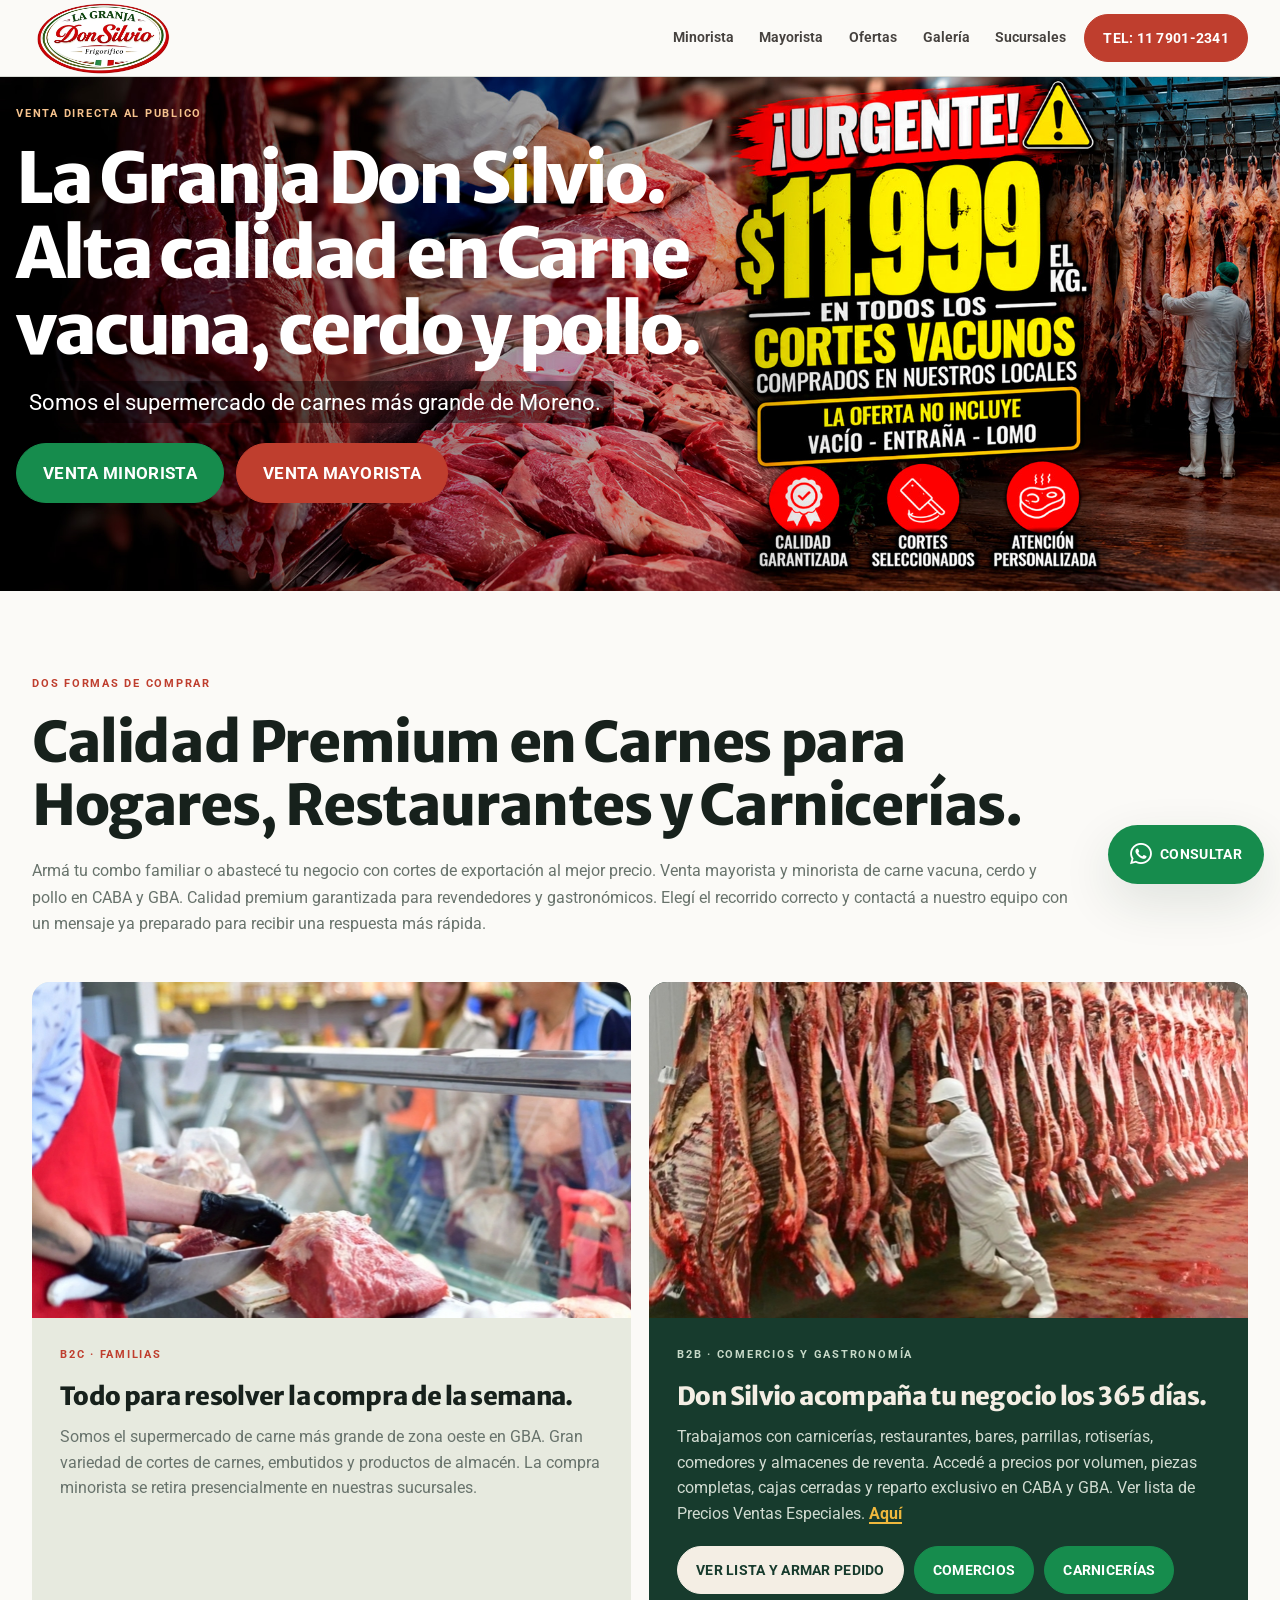
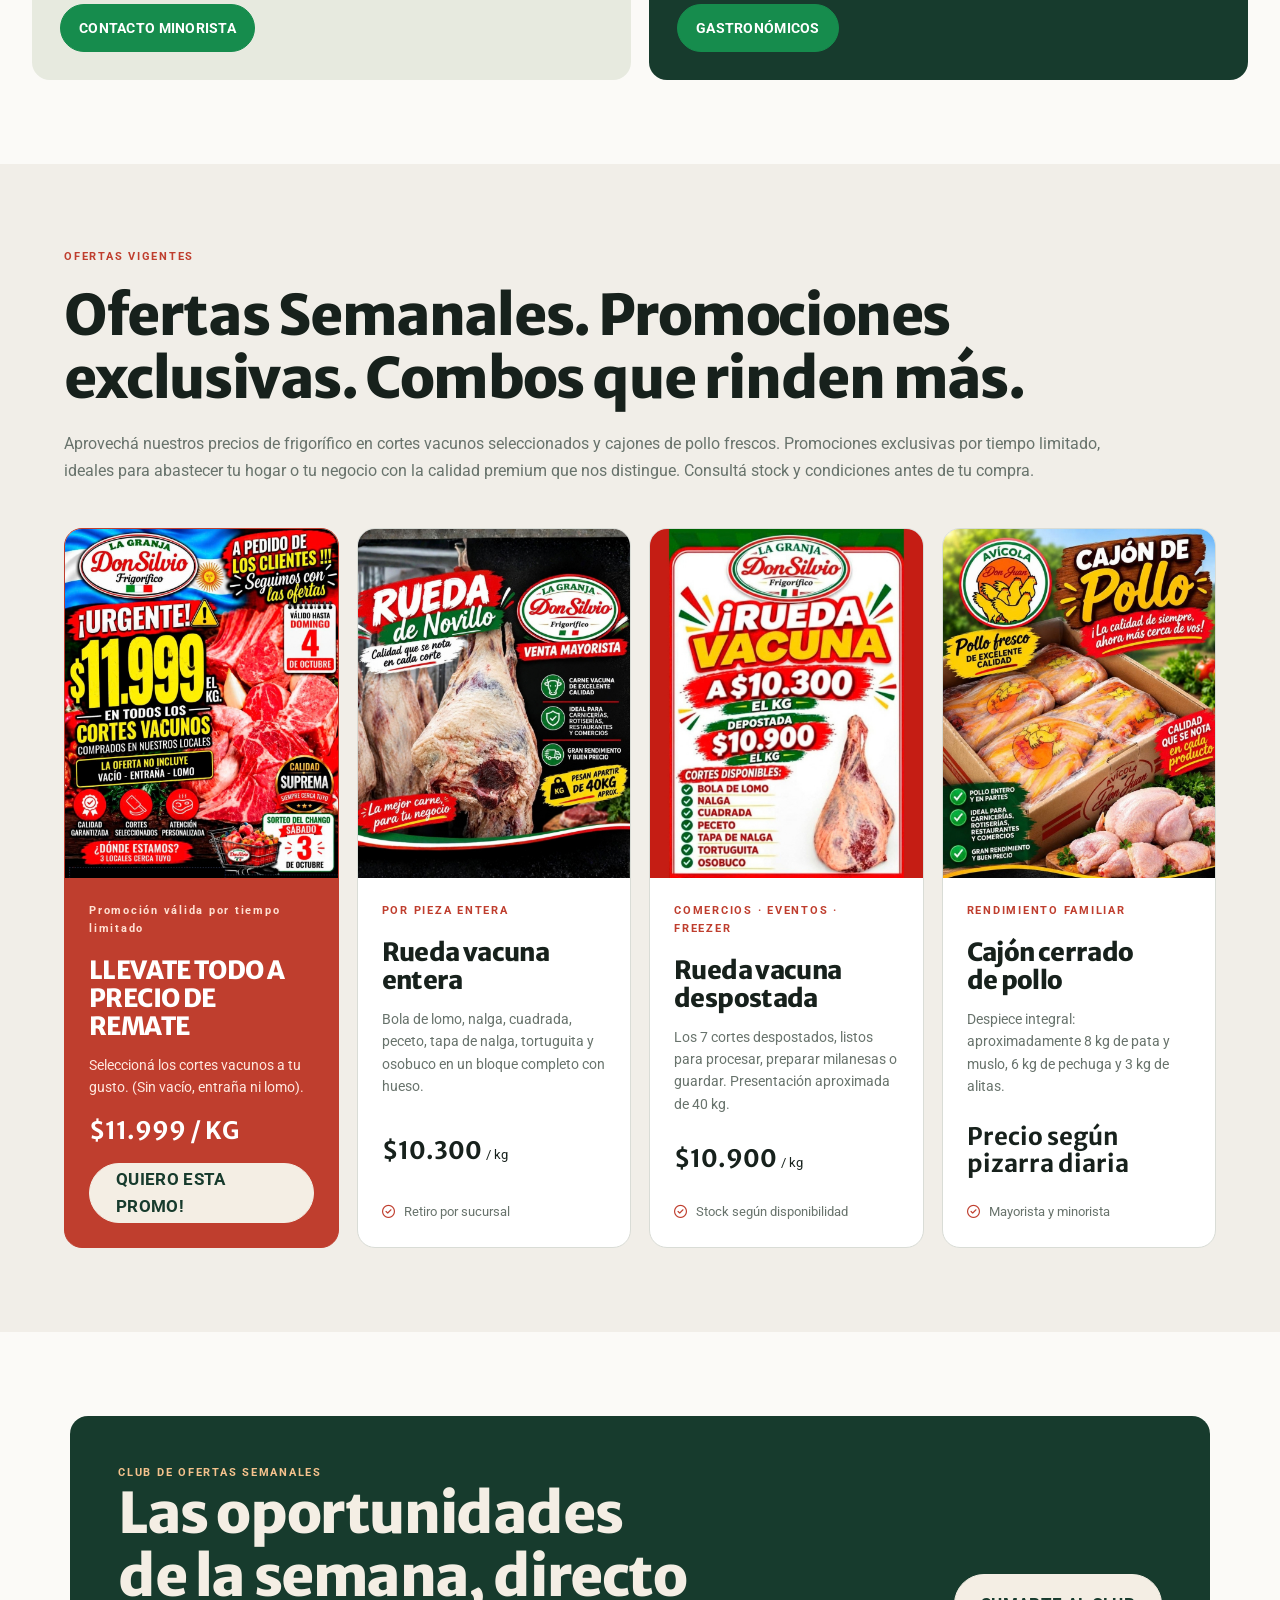
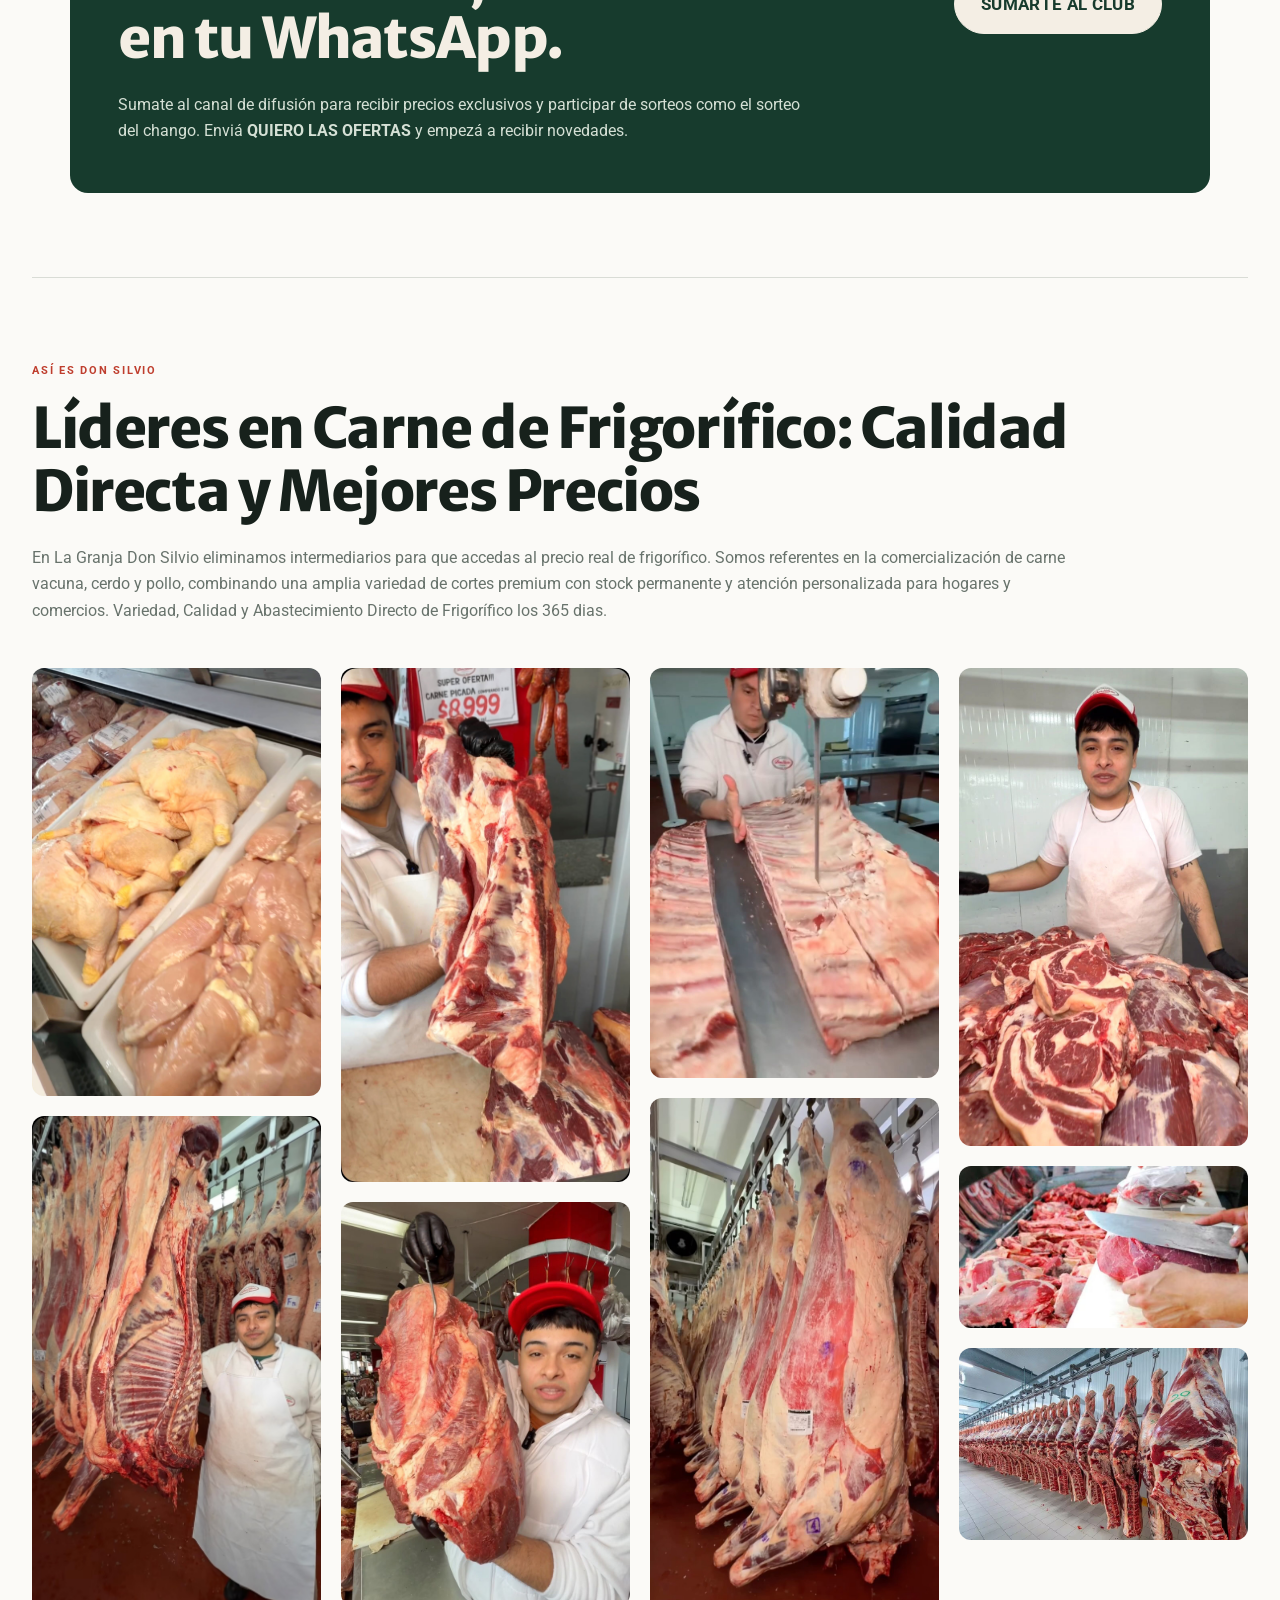
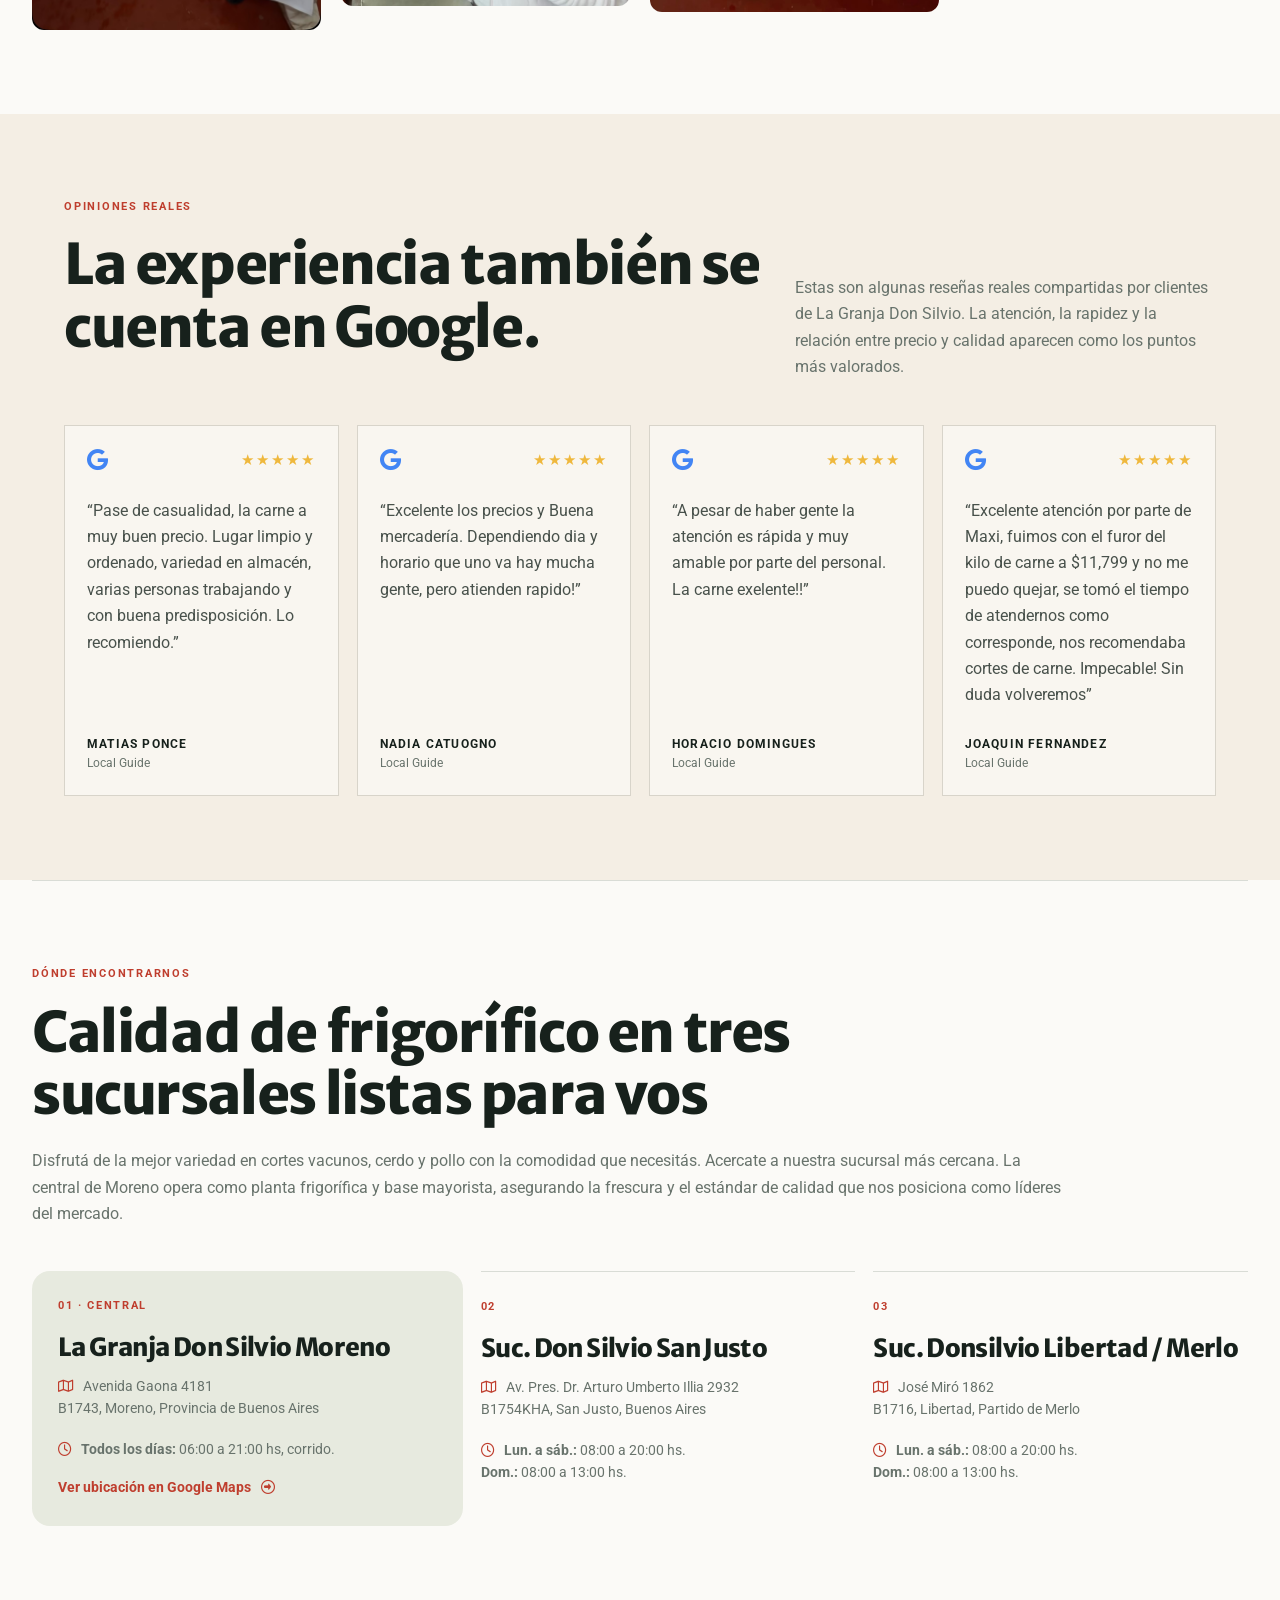
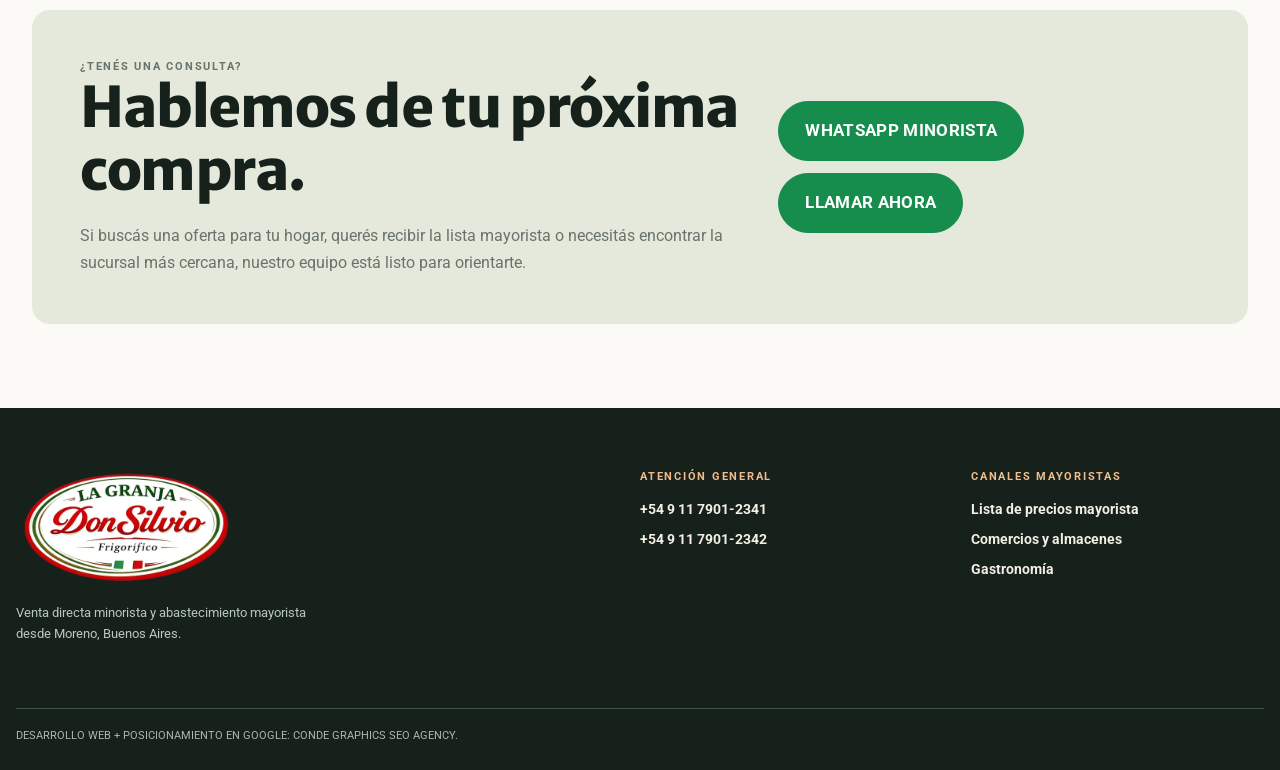
==== commit 5e2c364e: "copy(home): actualiza el texto de la tarjeta mayorista - 'La granja Don Silvio acompaña tu negocio l" ====
--- a/index.html
+++ b/index.html
@@ -78,7 +78,7 @@
       <div class="section-heading segmentos-heading"><p class="eyebrow">DOS FORMAS DE COMPRAR</p><h2 id="segmentos-title">Calidad Premium en Carnes para Hogares, Restaurantes y Carnicerías.</h2><p>Armá tu combo familiar o abastecé tu negocio con cortes de exportación al mejor precio. Venta mayorista y minorista de carne vacuna, cerdo y pollo en CABA y GBA. Calidad premium garantizada para revendedores y gastronómicos. Elegí el recorrido correcto y contactá a nuestro equipo con un mensaje ya preparado para recibir una respuesta más rápida.</p></div>
       <div class="segment-grid">
         <article id="minorista" class="segment-card segment-card-light"><div class="segment-photo"><img src="img/minorista-la-granja-don-silvio.jpg" width="600" height="360" alt="Compra minorista en La Granja Don Silvio" loading="lazy"></div><div class="segment-body"><span class="kicker">B2C · FAMILIAS</span><h3>Todo para resolver la compra de la semana.</h3><p>Somos el supermercado de carne más grande de zona oeste en GBA. Gran variedad de cortes de carnes, embutidos y productos de almacén. La compra minorista se retira presencialmente en nuestras sucursales.</p><a class="button button-whatsapp button-small" href="https://wa.me/5491179012343?text=Hola%20Don%20Silvio,%20quiero%20hacer%20una%20consulta%20minorista">Contacto minorista</a></div></article>
-        <article id="mayorista" class="segment-card segment-card-dark"><div class="segment-photo"><img src="img/mayorista-la-granja-don-silvio.jpg" width="600" height="360" alt="Abastecimiento mayorista de La Granja Don Silvio" loading="lazy"></div><div class="segment-body"><span class="kicker">B2B · COMERCIOS Y GASTRONOMÍA</span><h3>La granja Don Silvio acompaña tu negocio los 365 días.</h3><p>Trabajamos con carnicerías, restaurantes, bares, parrillas, rotiserías, comedores y almacenes de reventa. Accedé a precios por volumen, piezas completas, cajas cerradas y reparto exclusivo en CABA y GBA.</p><div class="segment-actions"><a class="button button-light button-small" href="/mayorista/">Ver lista y armar pedido</a><a class="button button-whatsapp button-small" href="https://wa.me/5491128011111?text=Hola,%20tengo%20un%20comercio%20y%20quiero%20info%20de%20la%20lista%20mayorista">Comercios</a><a class="button button-whatsapp button-small" href="https://wa.me/5491179012342?text=Hola,%20tengo%20una%20carnicer%C3%ADa%20y%20quiero%20info%20de%20la%20lista%20mayorista">Carnicerías</a><a class="button button-whatsapp button-small" href="https://wa.me/5491133142222?text=Hola,%20tengo%20un%20negocio%20gastron%C3%B3mico%20y%20quiero%20info%20de%20la%20lista%20mayorista">Gastronómicos</a></div></div></article>
+        <article id="mayorista" class="segment-card segment-card-dark"><div class="segment-photo"><img src="img/mayorista-la-granja-don-silvio.jpg" width="600" height="360" alt="Abastecimiento mayorista de La Granja Don Silvio" loading="lazy"></div><div class="segment-body"><span class="kicker">B2B · COMERCIOS Y GASTRONOMÍA</span><h3>Don Silvio acompaña tu negocio los 365 días.</h3><p>Trabajamos con carnicerías, restaurantes, bares, parrillas, rotiserías, comedores y almacenes de reventa. Accedé a precios por volumen, piezas completas, cajas cerradas y reparto exclusivo en CABA y GBA. Ver lista de Precios Ventas Especiales. <a class="inline-link" href="https://lagranjadonsilvio.com/mayorista/">Aquí<span class="sr-only">: abrir la lista de precios mayorista de Don Silvio</span></a></p><div class="segment-actions"><a class="button button-light button-small" href="/mayorista/">Ver lista y armar pedido</a><a class="button button-whatsapp button-small" href="https://wa.me/5491128011111?text=Hola,%20tengo%20un%20comercio%20y%20quiero%20info%20de%20la%20lista%20mayorista">Comercios</a><a class="button button-whatsapp button-small" href="https://wa.me/5491179012342?text=Hola,%20tengo%20una%20carnicer%C3%ADa%20y%20quiero%20info%20de%20la%20lista%20mayorista">Carnicerías</a><a class="button button-whatsapp button-small" href="https://wa.me/5491133142222?text=Hola,%20tengo%20un%20negocio%20gastron%C3%B3mico%20y%20quiero%20info%20de%20la%20lista%20mayorista">Gastronómicos</a></div></div></article>
       </div>
     </section>
 
--- a/styles.css
+++ b/styles.css
@@ -1,1028 +1,7 @@
-:root {
-  color-scheme: light;
-  --forest: #173b2d;
-  --forest-light: #285943;
-  --cream: #f4eee4;
-  --paper: #fbfaf7;
-  --surface: #fff;
-  --red: #a63225;
-  --red-dark: #8a281d;
-  --ink: #17211c;
-  --muted: #59655e;
-  --line: #d9dcd6;
-  --white: #fff;
-  --radius: 16px;
-  --content-width: 1440px;
-  font-family: system-ui, -apple-system, "Segoe UI", sans-serif;
-  font-synthesis: none;
-  text-rendering: optimizeLegibility;
-}
+:root{--forest:#173b2d;--forest-2:#285943;--cream:#f4eee4;--paper:#fbfaf7;--paper-2:#f1eee8;--red:#bf3e2e;--ink:#17211c;--muted:#68736c;--line:#d9dcd6;--white:#fff;--gold:#efb83d;--shadow:0 18px 50px rgba(23,59,45,.12);--radius:18px}*{box-sizing:border-box}html{scroll-behavior:smooth}body{margin:0;overflow-x:clip;background:var(--paper);color:var(--ink);font-family:"Roboto",Arial,sans-serif;line-height:1.6}body.menu-open{overflow:hidden}body.menu-open::before{position:fixed;inset:0;z-index:90;background:rgba(0,0,0,.68);content:""}img{display:block;max-width:100%;height:auto}a{color:inherit}a:focus-visible,.button:focus-visible{outline:3px solid #efb83d;outline-offset:4px}.site-header{position:sticky;top:0;z-index:20;background:rgba(251,250,247,.96);border-bottom:1px solid var(--line);backdrop-filter:blur(14px)}.header-inner{width:min(1464px,calc(100% - 32px));min-height:76px;margin:auto;display:flex;align-items:center;justify-content:space-between;gap:18px}.brand{display:block;line-height:0;flex:0 0 auto}.brand img{width:142px;height:auto;object-fit:contain}.menu-toggle{display:none}main-nav a,.main-nav a{text-decoration:none;font-size:13px;font-weight:700}.main-nav a:hover{color:var(--red)}.button{display:inline-flex;align-items:center;justify-content:center;gap:10px;min-height:60px;padding:0 26px;border-radius:999px;background:var(--red);border:1px solid var(--red);color:#fff;text-decoration:none;font-size:17px;font-weight:700;text-transform:uppercase;letter-spacing:.02em;transition:transform .18s ease,background .18s ease}.button:hover{background:#a63225;transform:translateY(-2px)}.button-small{min-height:48px;padding:0 18px;font-size:14px}.button-outline{background:transparent;color:var(--forest);border-color:var(--forest)}.button-light{background:var(--cream);border-color:var(--cream);color:var(--forest)}.button-green{background:#168c4d;border-color:#168c4d;color:#fff}.button-green:hover{background:#127a41}.button-red{background:var(--red);border-color:var(--red);color:#fff}.button-red:hover{background:#a63225}.main-nav .mobile-nav-cta{display:none}.header-cta{display:flex}.section-wrap{width:min(1416px,100%);margin-inline:auto}.hero{display:block;min-height:clamp(620px,78vh,860px);padding:0;background:#173b2d url("img/hero-la-granja-don-silvio-2026.jpg") center top/100% auto no-repeat}.eyebrow,.kicker,.offer-tag{margin:0 0 18px;color:var(--red);font-size:11px;font-weight:700;letter-spacing:.16em}.hero h1,h2,h3{font-family:"Merriweather Sans",Arial,sans-serif;font-weight:800;line-height:1.12;letter-spacing:-.025em;overflow-wrap:break-word;text-wrap:pretty}.hero h1{line-height:1.08;letter-spacing:-.045em;text-wrap:wrap}.hero-copy{display:flex;flex-direction:column;justify-content:center;min-height:clamp(620px,78vh,860px);padding-top:120px;padding-bottom:64px;color:#fff}.hero .eyebrow{color:#f5c28d}.hero h1{max-width:700px;margin:0 0 22px;font-size:clamp(38px,9vw,70px)}h2{margin:0 0 22px;font-size:clamp(30px,5vw,56px)}h3{margin:0 0 14px;font-size:25px}.lead{max-width:650px;margin:0;color:var(--muted);font-size:18px}.hero .lead{display:block;width:fit-content;align-self:flex-start;max-width:760px;margin:0;padding:.2em .6em;background:rgba(0,0,0,.4);color:#fff;font-size:22px;line-height:1.5;text-transform:none;box-decoration-break:clone;-webkit-box-decoration-break:clone}.hero .button-outline{border-color:#fff;color:#fff}.hero .hero-notes{color:#f1f4ee}.hero-fullbleed .hero-copy{width:min(1416px,calc(100% - 32px));margin-inline:auto}.hero-actions{display:flex;flex-wrap:wrap;gap:12px;margin:30px 0 18px}.hero-notes{display:flex;flex-wrap:wrap;gap:18px;color:var(--muted);font-size:12px;font-weight:700}.hero-notes i,.card-note i,.branch-card address i,.branch-card p i{margin-right:6px;color:var(--red)}.hero-media{position:relative;overflow:hidden;min-height:390px;border-radius:var(--radius);background:var(--forest)}.hero-media img{width:100%;height:100%;min-height:390px;object-fit:cover}.hero-caption{position:absolute;left:18px;right:18px;bottom:18px;display:flex;flex-direction:column;padding:16px 18px;border-radius:12px;background:rgba(23,59,45,.88);color:#fff}.hero-caption span{font-size:11px;text-transform:uppercase;letter-spacing:.12em;opacity:.78}.hero-caption strong{font-family:"Merriweather Sans",sans-serif;font-size:19px}.text-link{display:inline-flex;align-items:center;gap:10px;margin-top:auto;color:var(--red);font-size:14px;font-weight:700;text-decoration:none}.text-link:hover{text-decoration:underline}.text-link-light{color:var(--cream)}.split-section,.offers,.gallery,.reviews,.branches{padding:84px 0}.section-heading{max-width:1040px;margin-bottom:44px}.section-heading>p:last-child{margin:0;color:var(--muted);font-size:16px;line-height:1.65}.segment-grid,.offer-grid,.reviews-grid,.branch-grid{display:grid;gap:18px}.segment-card{display:flex;flex-direction:column;align-items:stretch;padding:0;border-radius:var(--radius);overflow:hidden}.segment-card-light{background:#e7eadf}.segment-card-dark{background:var(--forest);color:var(--cream)}.segment-photo{width:100%;aspect-ratio:16/9;overflow:hidden;background:var(--paper-2)}.segment-photo img{width:100%;height:100%;object-fit:cover;display:block}.segment-body{display:flex;flex:1;flex-direction:column;align-items:flex-start;padding:28px}.segment-body>.button,.segment-body>.segment-actions{margin-top:auto}.segment-actions{display:flex;flex-wrap:wrap;gap:10px}.button-whatsapp{background:#168c4d;border-color:#168c4d;color:#fff}.button-whatsapp:hover{background:#127a41}.icon-whatsapp-outline{width:16px;height:16px;flex:none}.segment-card h3{font-size:clamp(18px,2.1vw,25px)}.segment-card p{max-width:640px;margin:0 0 20px;color:var(--muted)}.segment-card-dark p{color:#d1dbd1}.segment-card-dark .kicker{color:#c7d9c8}.offers{background:var(--paper-2);width:100%;padding:84px 16px}.offer-grid{grid-template-columns:1fr}.offer-card{overflow:hidden;display:flex;flex-direction:column;border:1px solid var(--line);border-radius:var(--radius);background:var(--white)}.offer-photo{display:block;aspect-ratio:auto;overflow:hidden;background:#ddd;cursor:zoom-in}.offer-photo img{width:100%;height:auto;object-fit:contain;transition:none}.offer-card:hover .offer-photo img{transform:none}.offer-content{display:flex;flex:1;flex-direction:column;align-items:flex-start;padding:24px}.offer-featured{background:var(--red);border-color:var(--red);color:#fff}.offer-featured .offer-tag{color:#ffe1d3}.offer-card p{margin:0 0 20px;color:var(--muted);font-size:14px}.offer-featured p{color:#ffe8df}.offer-card strong{margin-top:auto;margin-bottom:18px;font-family:"Merriweather Sans",sans-serif;font-size:24px;line-height:1.1}.offer-card small{font-family:Roboto,sans-serif;font-size:13px;font-weight:400}.card-note{margin-top:auto;color:var(--muted);font-size:13px}.club{display:flex;flex-direction:column;gap:32px;margin-block:84px;padding:48px;border-radius:var(--radius);background:var(--forest);color:var(--cream)}.club.section-wrap{width:min(1140px,100%)}.club h2{max-width:720px;text-wrap:balance}.club p{max-width:700px;margin:0;color:#d5e0d5;line-height:1.65}.club .eyebrow{color:#f5c28d}.gallery{border-top:1px solid var(--line)}.gallery-heading>p{margin:0;color:var(--muted);line-height:1.65}.gallery-grid{columns:2;column-gap:14px}.gallery-item{display:block;overflow:hidden;break-inside:avoid;margin:0 0 14px;border-radius:12px;background:var(--paper-2)}.gallery-item img{width:100%;height:auto;display:block;transition:transform .5s cubic-bezier(.22,.61,.36,1)}.gallery-item:hover img{transform:scale(1.045)}.gallery-item figcaption{display:none}.reviews{background:var(--cream);width:100%;padding:84px 16px}.reviews-top{display:grid;gap:28px;margin-bottom:44px}.reviews-top>p{max-width:430px;margin:0;color:var(--muted);line-height:1.65}.reviews-grid{grid-template-columns:repeat(1,minmax(0,1fr))}.review-card{display:flex;flex-direction:column;min-height:300px;padding:22px;border:1px solid #d8d4ca;background:rgba(255,255,255,.42)}.review-source{display:flex;align-items:center;justify-content:space-between;margin-bottom:26px}.review-source i{color:#4285f4;font-size:22px}.review-source span{color:var(--gold);font-size:15px;letter-spacing:2px}.review-card blockquote{margin:0 0 26px;color:#48514b;font-size:16px;line-height:1.65}.review-author{display:flex;flex-direction:column;margin-top:auto}.review-author strong{font-size:12px;letter-spacing:.1em;text-transform:uppercase}.review-author small{color:var(--muted);font-size:12px}.branches{border-top:1px solid var(--line)}.branch-grid{grid-template-columns:1fr}.branch-card{padding:26px 0;border-top:1px solid var(--line)}.branch-card:first-child{border-top:0}.branch-card-featured{padding:26px;border:0;border-radius:var(--radius);background:#e7eadf}.branch-number{display:block;margin-bottom:18px;color:var(--red);font-size:11px;font-weight:700;letter-spacing:.15em}.branch-card h3{font-size:25px}.branch-card address{margin-bottom:18px;font-style:normal;color:var(--muted);font-size:14px}.branch-card p{color:var(--muted);font-size:14px}.final-cta{display:flex;flex-direction:column;gap:32px;margin-bottom:84px;padding:48px;border-radius:var(--radius);background:#e4e9dc}.final-cta h2{max-width:700px}.final-cta p{max-width:700px;margin:0;color:var(--muted);line-height:1.65}.final-actions{display:flex;flex-wrap:wrap;gap:12px}.site-footer{padding:60px 16px 26px;background:var(--ink);color:var(--cream)}.footer-inner{width:min(1416px,100%);margin:auto;display:grid;gap:38px}.site-footer img{width:220px;height:auto;filter:none;margin-bottom:18px}.site-footer p{max-width:300px;color:#b9c7bb;font-size:13px}.footer-contact{display:flex;flex-direction:column;align-items:flex-start;gap:8px}.footer-contact .eyebrow{margin-bottom:4px;color:#eebc8d}.footer-contact a{font-size:14px;font-weight:700;text-decoration:none}.footer-contact a:hover{text-decoration:underline}.footer-bottom{display:flex;align-items:center;justify-content:space-between;gap:16px;width:min(1416px,100%);margin:50px auto 0;padding-top:18px;border-top:1px solid #405146;color:#aab8ad;font-size:11px}.whatsapp-float{position:fixed;right:16px;bottom:16px;z-index:30;display:inline-flex;align-items:center;gap:8px;padding:17px 22px;border-radius:999px;background:#168c4d;color:#fff;text-decoration:none;font-size:17px;font-weight:700;text-transform:uppercase;letter-spacing:.02em;box-shadow:var(--shadow)}.whatsapp-float i{font-size:25px}.whatsapp-float span{font-size:14px}@media(max-width:699px){.site-header{position:relative;z-index:100}.header-inner{min-height:auto;flex-wrap:nowrap;gap:1rem;padding:.65rem 0}.brand,.brand img{width:85px;height:85px}.menu-toggle{position:relative;display:grid;width:52px;height:52px;flex:0 0 52px;place-content:center;gap:5px;margin-left:auto;margin-right:0;padding:0;color:var(--ink);background:transparent;border:1px solid var(--ink);cursor:pointer}.menu-toggle span{display:block;width:24px;height:2px;background:currentColor;transition:transform .2s ease,opacity .2s ease}.menu-open .menu-toggle{color:var(--ink);border-color:var(--ink)}.menu-open .menu-toggle span:nth-child(1){transform:translateY(7px) rotate(45deg)}.menu-open .menu-toggle span:nth-child(2){opacity:0}.menu-open .menu-toggle span:nth-child(3){transform:translateY(-7px) rotate(-45deg)}.main-nav{position:fixed;top:76px;right:1rem;left:auto;z-index:110;display:none;width:280px;max-height:calc(100dvh - 92px);flex-direction:column;align-items:stretch;gap:0;margin:0;overflow-y:auto;padding:.5rem 1rem 1rem;color:#fff;background:rgba(23,33,28,.98);border:1px solid rgba(255,255,255,.2);box-shadow:0 20px 60px rgba(0,0,0,.34)}.menu-open .main-nav{display:flex}.main-nav>a:not(.mobile-nav-cta){min-height:56px;display:flex;align-items:center;padding:.75rem 0;color:#fff;border-bottom:1px solid rgba(255,255,255,.14);font-size:.86rem;letter-spacing:.12em;text-transform:uppercase}.main-nav .mobile-nav-cta{display:flex;width:100%;margin-top:1rem;color:#fff;background:var(--red);border-color:var(--red)}.header-cta{display:none}.hero{background-size:cover;background-position:left top}.hero .lead{font-size:18px}.section-wrap{width:calc(100% - 32px)}.offers>.section-wrap,.reviews>.section-wrap{width:100%}.intro-band-inner{width:calc(100% - 32px);padding-top:34px;padding-bottom:34px}.split-section,.gallery,.branches{padding-top:68px;padding-bottom:68px}.section-heading{margin-bottom:28px}.section-heading>p:last-child,.gallery-heading>p,.reviews-top>p{font-size:16px;line-height:1.6}.branch-card-featured{padding:26px 22px}.branch-card h3{font-size:clamp(23px,7vw,28px);overflow-wrap:anywhere}.branch-card address,.branch-card p{overflow-wrap:anywhere}.club,.final-cta{width:calc(100% - 32px)}.whatsapp-float{right:12px;bottom:12px;max-width:calc(100vw - 24px);padding:14px 18px}.whatsapp-float span{font-size:13px}}@media(min-width:700px){.site-header{position:sticky}.hero{min-height:0;aspect-ratio:1874 / 753}.hero-copy{min-height:0;justify-content:flex-start}.offers,.reviews{padding-inline:32px}.header-inner{width:min(1416px,calc(100% - 64px));min-height:76px;justify-content:space-between}.menu-toggle{display:none}.main-nav{position:static;display:flex;align-items:center;justify-content:center;gap:clamp(1rem,2vw,2rem);margin-left:auto;margin-right:0;flex-direction:row;max-height:none;padding:0;color:inherit;background:transparent;border:none;box-shadow:none;top:auto;right:auto;left:auto;z-index:auto;max-height:none}.main-nav>a:not(.mobile-nav-cta){min-height:auto;padding:0;border-bottom:none;font-size:.9rem;font-weight:650;color:#45413e;text-transform:none;letter-spacing:0}.main-nav>a:not(.mobile-nav-cta):hover{color:var(--red)}.main-nav .mobile-nav-cta{display:none}.header-cta{display:inline-flex}.hero{padding:0}.hero-copy{padding-top:28px;padding-bottom:28px}.hero h1{font-size:70px;margin-bottom:14px}.hero-actions{margin:20px 0 12px}.hero-media{min-height:500px}.hero-media img{min-height:500px}.intro-band-inner{flex-direction:row;align-items:center;justify-content:space-between;gap:40px;padding:42px 0}.segment-grid,.reviews-grid,.branch-grid{grid-template-columns:repeat(2,minmax(0,1fr))}.offer-grid{grid-template-columns:repeat(2,minmax(0,1fr))}.club{flex-direction:row;align-items:center;justify-content:space-between;gap:40px}.reviews-top{grid-template-columns:minmax(0,1.25fr) minmax(240px,.75fr);align-items:end}.gallery-grid{columns:3;column-gap:18px}.gallery-item{margin-bottom:18px}.footer-inner{grid-template-columns:2fr 1fr 1fr}.final-cta{flex-direction:row;align-items:center;justify-content:space-between}}@media(min-width:700px) and (max-width:1049px){.hero-copy{padding-top:16px;padding-bottom:16px}.hero h1{font-size:56px}.hero .lead{font-size:18px}.hero-actions{margin:14px 0 10px}.hero-notes{gap:12px;font-size:11px}}@media(min-width:1050px){.section-wrap{width:min(1416px,calc(100% - 64px))}.offer-grid{grid-template-columns:repeat(4,minmax(0,1fr))}.reviews-grid{grid-template-columns:repeat(4,minmax(0,1fr))}.branch-grid{grid-template-columns:1.15fr 1fr 1fr}.gallery-grid{columns:4;column-gap:20px}.gallery-item{margin-bottom:20px}}.lightbox{display:none;position:fixed;inset:0;z-index:100;align-items:center;justify-content:center;padding:24px}.lightbox:target{display:flex}.lightbox-backdrop{position:absolute;inset:0;background:rgba(9,20,15,.88);cursor:zoom-out}.lightbox-content{position:relative;z-index:1;display:flex;align-items:center;justify-content:center;max-width:calc(100vw - 48px);max-height:calc(100vh - 48px)}.lightbox-content img{display:block;width:auto;height:auto;max-width:calc(100vw - 48px);max-height:calc(100vh - 48px);object-fit:contain;box-shadow:0 20px 70px rgba(0,0,0,.4)}.lightbox-close{position:absolute;top:-14px;right:-14px;z-index:2;display:grid;place-items:center;width:42px;height:42px;border:2px solid #fff;border-radius:50%;background:var(--forest);color:#fff;text-decoration:none;font-size:30px;line-height:1}.sr-only{position:absolute;width:1px;height:1px;padding:0;margin:-1px;overflow:hidden;clip:rect(0,0,0,0);white-space:nowrap;border:0}@media(max-width:699px){.lightbox{padding:16px}.lightbox-content,.lightbox-content img{max-width:calc(100vw - 32px);max-height:calc(100vh - 32px)}.lightbox-close{top:-10px;right:-10px}}@media(prefers-reduced-motion:reduce){html{scroll-behavior:auto}*,*:before,*:after{transition-duration:.01ms!important}}
 
-* {
-  box-sizing: border-box;
-}
-
-html {
-  scroll-behavior: smooth;
-  scroll-padding-top: 92px;
-}
-
-body {
-  min-width: 320px;
-  margin: 0;
-  background: var(--paper);
-  color: var(--ink);
-  font-family: system-ui, -apple-system, "Segoe UI", sans-serif;
-  font-size: 16px;
-  line-height: 1.5;
-}
-
-button,
-input {
-  font: inherit;
-}
-
-button,
-a,
-input {
-  -webkit-tap-highlight-color: transparent;
-}
-
-button:focus-visible,
-a:focus-visible,
-input:focus-visible {
-  outline: 3px solid #efb83d;
-  outline-offset: 3px;
-}
-
-::selection {
-  background: var(--forest);
-  color: var(--white);
-}
-
-img {
-  display: block;
-  max-width: 100%;
-}
-
-a {
-  color: inherit;
-}
-
-.site-header {
-  position: sticky;
-  z-index: 10;
-  top: 0;
-  background: var(--forest);
-  color: var(--white);
-}
-
-.header-inner {
-  display: flex;
-  width: min(var(--content-width), calc(100% - 40px));
-  min-height: 76px;
-  align-items: center;
-  justify-content: space-between;
-  gap: 24px;
-  margin-inline: auto;
-}
-
-.brand {
-  display: block;
-  flex: 0 0 auto;
-  line-height: 0;
-}
-
-.brand img {
-  width: auto;
-  height: 60px;
-}
-
-.main-nav {
-  display: flex;
-  align-items: center;
-  gap: clamp(18px, 3vw, 42px);
-}
-
-.main-nav a {
-  color: var(--white);
-  font-size: 14px;
-  font-weight: 700;
-  text-decoration: none;
-}
-
-.main-nav a:hover {
-  text-decoration: underline;
-  text-underline-offset: 5px;
-}
-
-.main-nav .nav-cta {
-  display: inline-grid;
-  min-width: 190px;
-  min-height: 44px;
-  place-items: center;
-  padding: 0 18px;
-  border-radius: 999px;
-  background: var(--red);
-  color: var(--white);
-  font-size: 13px;
-  font-weight: 800;
-  letter-spacing: .02em;
-  text-transform: uppercase;
-  white-space: nowrap;
-}
-
-.main-nav .nav-cta:hover {
-  background: var(--red-dark);
-  text-decoration: none;
-}
-
-.nav-cta-text {
-  grid-area: 1 / 1;
-  animation: cta-swap 4s infinite;
-}
-
-.nav-cta-b {
-  animation-delay: -2s;
-}
-
-@keyframes cta-swap {
-  0%, 4% { opacity: 0; transform: translateY(6px); }
-  10%, 46% { opacity: 1; transform: translateY(0); }
-  50%, 100% { opacity: 0; transform: translateY(-6px); }
-}
-
-@media (prefers-reduced-motion: reduce) {
-  .nav-cta-text {
-    animation: none;
-  }
-
-  .nav-cta-b {
-    display: none;
-  }
-}
-
-.page-shell {
-  display: grid;
-  width: min(var(--content-width), calc(100% - 40px));
-  grid-template-columns: minmax(0, 1fr) 350px;
-  align-items: start;
-  gap: 32px;
-  margin: 28px auto 88px;
-}
-
-.shop-content {
-  min-width: 0;
-}
-
-.hero {
-  display: grid;
-  min-height: 368px;
-  grid-template-columns: minmax(0, .9fr) minmax(0, 1.1fr);
-  overflow: hidden;
-  border-radius: var(--radius);
-  background: var(--white);
-  color: var(--ink);
-}
-
-.hero-copy {
-  display: flex;
-  flex-direction: column;
-  align-items: flex-start;
-  justify-content: center;
-  padding: clamp(24px, 3vw, 44px);
-}
-
-.hero-brandline {
-  margin: 0 0 15px;
-  color: var(--red);
-  font-size: 14px;
-  font-weight: 700;
-  letter-spacing: .035em;
-}
-
-h1,
-h2,
-h3,
-p {
-  margin-top: 0;
-}
-
-@font-face {
-  font-family: "Merriweather Sans";
-  src: url("fonts/MerriweatherSans-ExtraBold.ttf") format("truetype");
-  font-display: swap;
-  font-style: normal;
-  font-weight: 800;
-}
-
-h1,
-h2 {
-  font-family: "Merriweather Sans", Arial, sans-serif;
-  font-weight: 800;
-  line-height: 1.13;
-  letter-spacing: -.035em;
-  font-synthesis: none;
-}
-
-.hero h1 {
-  max-width: 22ch;
-  margin-bottom: 16px;
-  font-size: clamp(34px, 4vw, 48px);
-}
-
-.hero-copy > p:not(.hero-brandline) {
-  max-width: 58ch;
-  margin-bottom: 25px;
-  color: var(--forest);
-  font-size: 16px;
-}
-
-.whatsapp-contact {
-  padding: 28px 0;
-  text-align: center;
-}
-
-.whatsapp-contact a {
-  font-family: "Merriweather Sans", Arial, sans-serif;
-  font-size: 36px;
-  font-weight: 800;
-  line-height: 41px;
-  letter-spacing: -1.26px;
-  color: #8A281D;
-  text-decoration: none;
-}
-
-.whatsapp-contact a:hover {
-  text-decoration: underline;
-}
-
-@media (max-width: 700px) {
-  .whatsapp-contact a {
-    font-size: 24px;
-    line-height: 29px;
-    letter-spacing: -.84px;
-  }
-}
-
-.hero-photo {
-  width: calc(100% - clamp(16px, 2vw, 28px));
-  height: auto;
-  margin: clamp(16px, 2vw, 28px) clamp(16px, 2vw, 28px) clamp(16px, 2vw, 28px) 0;
-  align-self: center;
-  aspect-ratio: 3 / 2;
-  border-radius: 14px;
-  object-fit: contain;
-}
-
-.button {
-  display: inline-flex;
-  min-height: 48px;
-  align-items: center;
-  justify-content: center;
-  border: 1px solid transparent;
-  border-radius: 999px;
-  cursor: pointer;
-  font-size: 14px;
-  font-weight: 700;
-  text-align: center;
-  text-decoration: none;
-  transition: background-color .18s ease, transform .18s ease;
-}
-
-.button:active {
-  transform: scale(.98);
-}
-
-.button-red {
-  padding: 0 22px;
-  background: var(--red);
-  color: var(--white);
-}
-
-.button-red:hover:not(:disabled) {
-  background: var(--red-dark);
-}
-
-.conditions {
-  display: grid;
-  grid-template-columns: repeat(3, minmax(0, 1fr));
-  gap: 0;
-  margin: 22px 0 42px;
-  border-block: 1px solid var(--line);
-}
-
-.conditions p {
-  display: flex;
-  min-height: 78px;
-  flex-direction: column;
-  justify-content: center;
-  gap: 2px;
-  margin: 0;
-  padding: 12px 18px;
-}
-
-.conditions p + p {
-  border-left: 1px solid var(--line);
-}
-
-.conditions strong {
-  color: #8a281d;
-  font-size: 14px;
-  text-transform: uppercase;
-}
-
-.conditions span {
-  color: var(--muted);
-  font-size: 12px;
-  line-height: 1.4;
-}
-
-.catalog {
-  scroll-margin-top: 98px;
-}
-
-.catalog-heading {
-  margin-bottom: 24px;
-}
-
-.catalog h2 {
-  margin-bottom: 6px;
-  font-size: clamp(26px, 3vw, 36px);
-}
-
-.catalog-heading p {
-  margin-bottom: 0;
-  color: var(--muted);
-  font-size: 14px;
-}
-
-.cart-fields label {
-  color: var(--ink);
-  font-size: 12px;
-  font-weight: 700;
-}
-
-.cart-fields input {
-  width: 100%;
-  min-height: 43px;
-  padding: 0 12px;
-  border: 1px solid #aeb8b0;
-  border-radius: 8px;
-  background: var(--surface);
-  color: var(--ink);
-}
-
-.cart-fields input::placeholder {
-  color: #5e6962;
-  opacity: 1;
-}
-
-.category-nav {
-  display: flex;
-  gap: 8px;
-  overflow-x: auto;
-  margin-bottom: 20px;
-  padding: 1px 1px 8px;
-  scrollbar-color: var(--forest-light) transparent;
-  scrollbar-width: thin;
-}
-
-.category-nav a {
-  display: inline-flex;
-  min-height: 38px;
-  flex: 0 0 auto;
-  align-items: center;
-  padding: 0 14px;
-  border: 0;
-  border-radius: 999px;
-  background: #edf1eb;
-  color: var(--forest);
-  font-size: 13px;
-  font-weight: 700;
-  text-decoration: none;
-}
-
-.category-nav a:hover {
-  background: #dfe7dc;
-  color: var(--forest);
-}
-
-.product-groups {
-  display: grid;
-  gap: 14px;
-}
-
-.product-category {
-  overflow: hidden;
-  border: 1px solid var(--line);
-  border-radius: 12px;
-  background: var(--surface);
-  scroll-margin-top: 102px;
-}
-
-.product-category > summary {
-  display: flex;
-  min-height: 58px;
-  align-items: center;
-  justify-content: space-between;
-  padding: 0 18px;
-  background: #edf1eb;
-  color: var(--forest);
-  cursor: pointer;
-  font-weight: 700;
-  list-style: none;
-}
-
-.product-category > summary::-webkit-details-marker {
-  display: none;
-}
-
-.product-category > summary::after {
-  width: 9px;
-  height: 9px;
-  border-right: 2px solid currentColor;
-  border-bottom: 2px solid currentColor;
-  content: "";
-  transform: rotate(45deg) translateY(-2px);
-  transition: transform .18s ease;
-}
-
-.product-category[open] > summary::after {
-  transform: rotate(225deg) translate(-1px, -1px);
-}
-
-.category-count {
-  margin-left: auto;
-  margin-right: 15px;
-  color: var(--muted);
-  font-size: 12px;
-  font-weight: 400;
-}
-
-.product-list {
-  padding-inline: 16px;
-}
-
-.product-row {
-  display: grid;
-  min-height: 70px;
-  grid-template-columns: minmax(0, 1fr) auto;
-  align-items: center;
-  gap: 14px;
-  padding: 11px 4px;
-  border-bottom: 1px solid #e5e7e2;
-}
-
-.product-row:last-child {
-  border-bottom: 0;
-}
-
-.product-row.is-selected {
-  background: #f4f7f2;
-}
-
-.product-name {
-  display: block;
-  margin-bottom: 3px;
-  font-size: 14px;
-  font-weight: 700;
-}
-
-.product-price {
-  color: var(--muted);
-  font-size: 12px;
-}
-
-.product-price strong {
-  color: var(--ink);
-  font-size: 13px;
-  font-variant-numeric: tabular-nums;
-}
-
-.quantity-control {
-  display: grid;
-  grid-template-columns: 34px 66px 34px;
-  align-items: center;
-  gap: 4px;
-}
-
-.quantity-control button {
-  display: inline-grid;
-  width: 34px;
-  height: 36px;
-  place-items: center;
-  border: 1px solid #d3dbd1;
-  border-radius: 8px;
-  background: #edf1eb;
-  color: var(--forest);
-  cursor: pointer;
-  font-size: 19px;
-  line-height: 1;
-}
-
-.quantity-control button:hover {
-  border-color: var(--forest);
-  background: #dfe7dc;
-}
-
-.quantity-control input {
-  width: 66px;
-  min-height: 36px;
-  padding: 0 4px;
-  border: 1px solid #bfc8c0;
-  border-radius: 8px;
-  background: var(--surface);
-  color: var(--ink);
-  font-size: 13px;
-  font-variant-numeric: tabular-nums;
-  text-align: center;
-}
-
-.quantity-unit {
-  grid-column: 1 / -1;
-  color: var(--muted);
-  font-size: 12px;
-  text-align: center;
-}
-
-.order-panel {
-  position: sticky;
-  top: 98px;
-  padding: 23px;
-  border: 1px solid var(--line);
-  border-radius: var(--radius);
-  background: var(--surface);
-}
-
-.order-heading {
-  display: flex;
-  align-items: flex-start;
-  justify-content: space-between;
-  gap: 12px;
-}
-
-.order-heading h2 {
-  margin-bottom: 4px;
-  color: var(--forest);
-  font-size: 24px;
-}
-
-.order-heading p {
-  margin-bottom: 17px;
-  color: var(--muted);
-  font-size: 12px;
-}
-
-.cart-toggle {
-  display: none;
-}
-
-.cart-empty {
-  margin: 0;
-  padding: 16px 0;
-  color: var(--muted);
-  font-size: 14px;
-}
-
-.cart-items {
-  display: grid;
-  max-height: 280px;
-  gap: 0;
-  overflow-y: auto;
-  margin: 0;
-  padding: 0;
-  list-style: none;
-}
-
-.cart-item {
-  display: flex;
-  justify-content: space-between;
-  gap: 12px;
-  padding: 12px 0;
-  border-top: 1px solid #e5e7e2;
-  font-size: 12px;
-}
-
-.cart-item-name {
-  min-width: 0;
-  font-weight: 700;
-}
-
-.cart-item-name small {
-  display: block;
-  margin-top: 3px;
-  color: var(--muted);
-  font-size: 12px;
-  font-weight: 400;
-}
-
-.cart-item-total {
-  flex: 0 0 auto;
-  font-variant-numeric: tabular-nums;
-  text-align: right;
-}
-
-.cart-fields {
-  display: grid;
-  gap: 7px;
-  margin-top: 18px;
-}
-
-.cart-fields[hidden] {
-  display: none;
-}
-
-.cart-fields label:not(:first-child) {
-  margin-top: 4px;
-}
-
-.region-choice {
-  display: grid;
-  grid-template-columns: 1fr 1fr;
-  gap: 8px;
-  min-width: 0;
-  margin: 4px 0 0;
-  padding: 0;
-  border: 0;
-}
-
-.region-choice legend {
-  margin-bottom: 7px;
-  padding: 0;
-  font-size: 12px;
-  font-weight: 700;
-}
-
-.region-choice label {
-  position: relative;
-  margin: 0;
-}
-
-.region-choice input {
-  position: absolute;
-  inset: 0;
-  min-height: 0;
-  opacity: 0;
-  cursor: pointer;
-}
-
-.region-choice span {
-  display: grid;
-  min-height: 44px;
-  place-items: center;
-  border: 1px solid var(--red);
-  border-radius: 8px;
-  color: var(--red);
-  font-size: 13px;
-  font-weight: 700;
-}
-
-.region-choice input:checked + span {
-  background: var(--red);
-  color: var(--white);
-}
-
-.region-choice input:focus-visible + span {
-  outline: 3px solid #efb83d;
-  outline-offset: 3px;
-}
-
-.cart-fields input {
-  min-height: 40px;
-  font-size: 13px;
-}
-
-.cart-total {
-  display: flex;
-  align-items: baseline;
-  justify-content: space-between;
-  gap: 12px;
-  margin-top: 20px;
-  padding-top: 17px;
-  border-top: 1px solid var(--line);
-}
-
-.cart-total span {
-  font-size: 13px;
-}
-
-.cart-total strong {
-  color: var(--forest);
-  font-size: 18px;
-  font-variant-numeric: tabular-nums;
-  text-align: right;
-}
-
-.cart-note {
-  margin: 10px 0 17px;
-  color: var(--muted);
-  font-size: 12px;
-  line-height: 1.45;
-}
-
-.send-order {
-  width: 100%;
-  padding-inline: 12px;
-}
-
-.send-order:disabled {
-  background: #8a7673;
-  cursor: not-allowed;
-}
-
-.site-footer {
-  padding: 36px 20px;
-  background: var(--forest);
-  color: var(--white);
-}
-
-.footer-inner {
-  display: flex;
-  width: min(var(--content-width), 100%);
-  align-items: center;
-  justify-content: space-between;
-  gap: 24px;
-  margin-inline: auto;
-}
-
-.footer-inner img {
-  width: 150px;
-  height: auto;
-}
-
-.footer-inner p {
-  max-width: 56ch;
-  margin: 0;
-  color: #e4e9e3;
-  font-size: 12px;
-  text-align: right;
-}
-
-@media (max-width: 1050px) {
-  .page-shell {
-    grid-template-columns: minmax(0, 1fr) 320px;
-    gap: 20px;
-  }
-
-  .hero {
-    grid-template-columns: minmax(0, 1fr) minmax(200px, .85fr);
-  }
-
-  .hero-copy {
-    padding: 30px;
-  }
-
-  .conditions p {
-    padding-inline: 12px;
-  }
-}
-
-@media (max-width: 820px) {
-  .header-inner,
-  .page-shell {
-    width: min(100% - 24px, 680px);
-  }
-
-  .header-inner {
-    min-height: 68px;
-  }
-
-  .brand img {
-    height: 52px;
-  }
-
-  .main-nav {
-    gap: 14px;
-  }
-
-  .main-nav > a:not(.nav-cta) {
-    display: none;
-  }
-
-  .main-nav .nav-cta {
-    min-width: 170px;
-    padding-inline: 12px;
-    font-size: 12px;
-  }
-
-  .page-shell {
-    display: block;
-    margin-top: 15px;
-    margin-bottom: 35px;
-    padding-bottom: 84px;
-  }
-
-  .hero {
-    min-height: 310px;
-    grid-template-columns: minmax(0, 1fr) minmax(190px, .72fr);
-  }
-
-  .hero h1 {
-    font-size: clamp(28px, 5vw, 40px);
-  }
-
-  .hero-photo {
-    min-height: 0;
-  }
-
-  .conditions {
-    margin-block: 18px 32px;
-  }
-
-  .conditions p {
-    min-height: 72px;
-  }
-
-  .order-panel {
-    position: fixed;
-    z-index: 20;
-    inset: auto 12px 12px;
-    max-height: min(82dvh, 720px);
-    overflow-y: auto;
-    padding: 16px 18px;
-    box-shadow: 0 10px 32px rgb(0 0 0 / 18%);
-  }
-
-  .order-heading {
-    align-items: center;
-  }
-
-  .order-heading h2 {
-    font-size: 19px;
-  }
-
-  .order-heading p {
-    margin: 0;
-  }
-
-  .cart-toggle {
-    display: inline-flex;
-    min-height: 44px;
-    align-items: center;
-    padding: 0 14px;
-    border: 1px solid var(--red);
-    border-radius: 999px;
-    background: var(--red);
-    color: var(--white);
-    cursor: pointer;
-    font-size: 12px;
-    font-weight: 700;
-  }
-
-  .order-panel[data-expanded="false"] .cart-body {
-    display: none;
-  }
-
-  .cart-body {
-    padding-top: 13px;
-  }
-
-  .cart-items {
-    max-height: 22dvh;
-  }
-
-  .category-nav a {
-    min-height: 44px;
-  }
-
-  .quantity-control {
-    grid-template-columns: 44px 66px 44px;
-  }
-
-  .quantity-control button,
-  .quantity-control input {
-    min-height: 44px;
-    height: 44px;
-  }
-}
-
-@media (max-width: 580px) {
-  .header-inner,
-  .page-shell {
-    width: min(100% - 16px, 500px);
-  }
-
-  .header-inner {
-    gap: 10px;
-  }
-
-  .brand img {
-    height: 46px;
-  }
-
-  .main-nav .nav-cta {
-    min-width: 150px;
-  }
-
-  .page-shell {
-    margin-top: 12px;
-  }
-
-  .hero {
-    min-height: 0;
-    grid-template-columns: 1fr;
-  }
-
-  .hero-copy {
-    min-height: 0;
-    padding: 22px 18px 16px;
-  }
-
-  .hero h1 {
-    max-width: none;
-    font-size: clamp(32px, 9vw, 42px);
-  }
-
-  .hero-copy > p:not(.hero-brandline) {
-    max-width: none;
-    font-size: 15px;
-  }
-
-  .hero-photo {
-    width: calc(100% - 24px);
-    height: auto;
-    min-height: 0;
-    margin: 0 12px 12px;
-  }
-
-  .conditions {
-    grid-template-columns: 1fr;
-    margin-bottom: 30px;
-  }
-
-  .conditions p {
-    min-height: 0;
-    padding: 12px 4px;
-  }
-
-  .conditions p + p {
-    border-top: 1px solid var(--line);
-    border-left: 0;
-  }
-
-  .catalog-heading {
-    margin-bottom: 18px;
-  }
-
-  .catalog h2 {
-    font-size: 28px;
-  }
-
-  .product-list {
-    padding-inline: 12px;
-  }
-
-  .product-row {
-    grid-template-columns: minmax(0, 1fr) auto;
-    gap: 8px;
-    padding-block: 12px;
-  }
-
-  .product-name {
-    max-width: 28ch;
-    font-size: 13px;
-  }
-
-  .quantity-control {
-    grid-template-columns: 44px 54px 44px;
-    gap: 3px;
-  }
-
-  .quantity-control button {
-    width: 44px;
-  }
-
-  .quantity-control input {
-    width: 54px;
-  }
-
-  .order-panel {
-    inset: auto 8px 8px;
-    border-radius: 12px;
-    padding: 12px 14px;
-  }
-
-  .order-panel[data-expanded="true"] {
-    padding-bottom: max(16px, env(safe-area-inset-bottom));
-  }
-
-  .footer-inner {
-    align-items: flex-start;
-    flex-direction: column;
-    gap: 14px;
-  }
-
-  .footer-inner p {
-    text-align: left;
-  }
-}
-
-@media (prefers-reduced-motion: reduce) {
-  *,
-  *::before,
-  *::after {
-    scroll-behavior: auto !important;
-    transition-duration: .01ms !important;
-  }
-}
+.footer-bottom a,.footer-bottom a:hover,.footer-bottom a:focus{color:#aab8ad;text-decoration:none;text-transform:uppercase}
+.inline-link{color:var(--gold);font-weight:700;text-decoration:underline;text-underline-offset:3px;text-decoration-thickness:2px}
+.inline-link:hover{color:#fff}
+.segment-card-light .inline-link{color:var(--red)}
+.segment-card-light .inline-link:hover{color:var(--forest)}
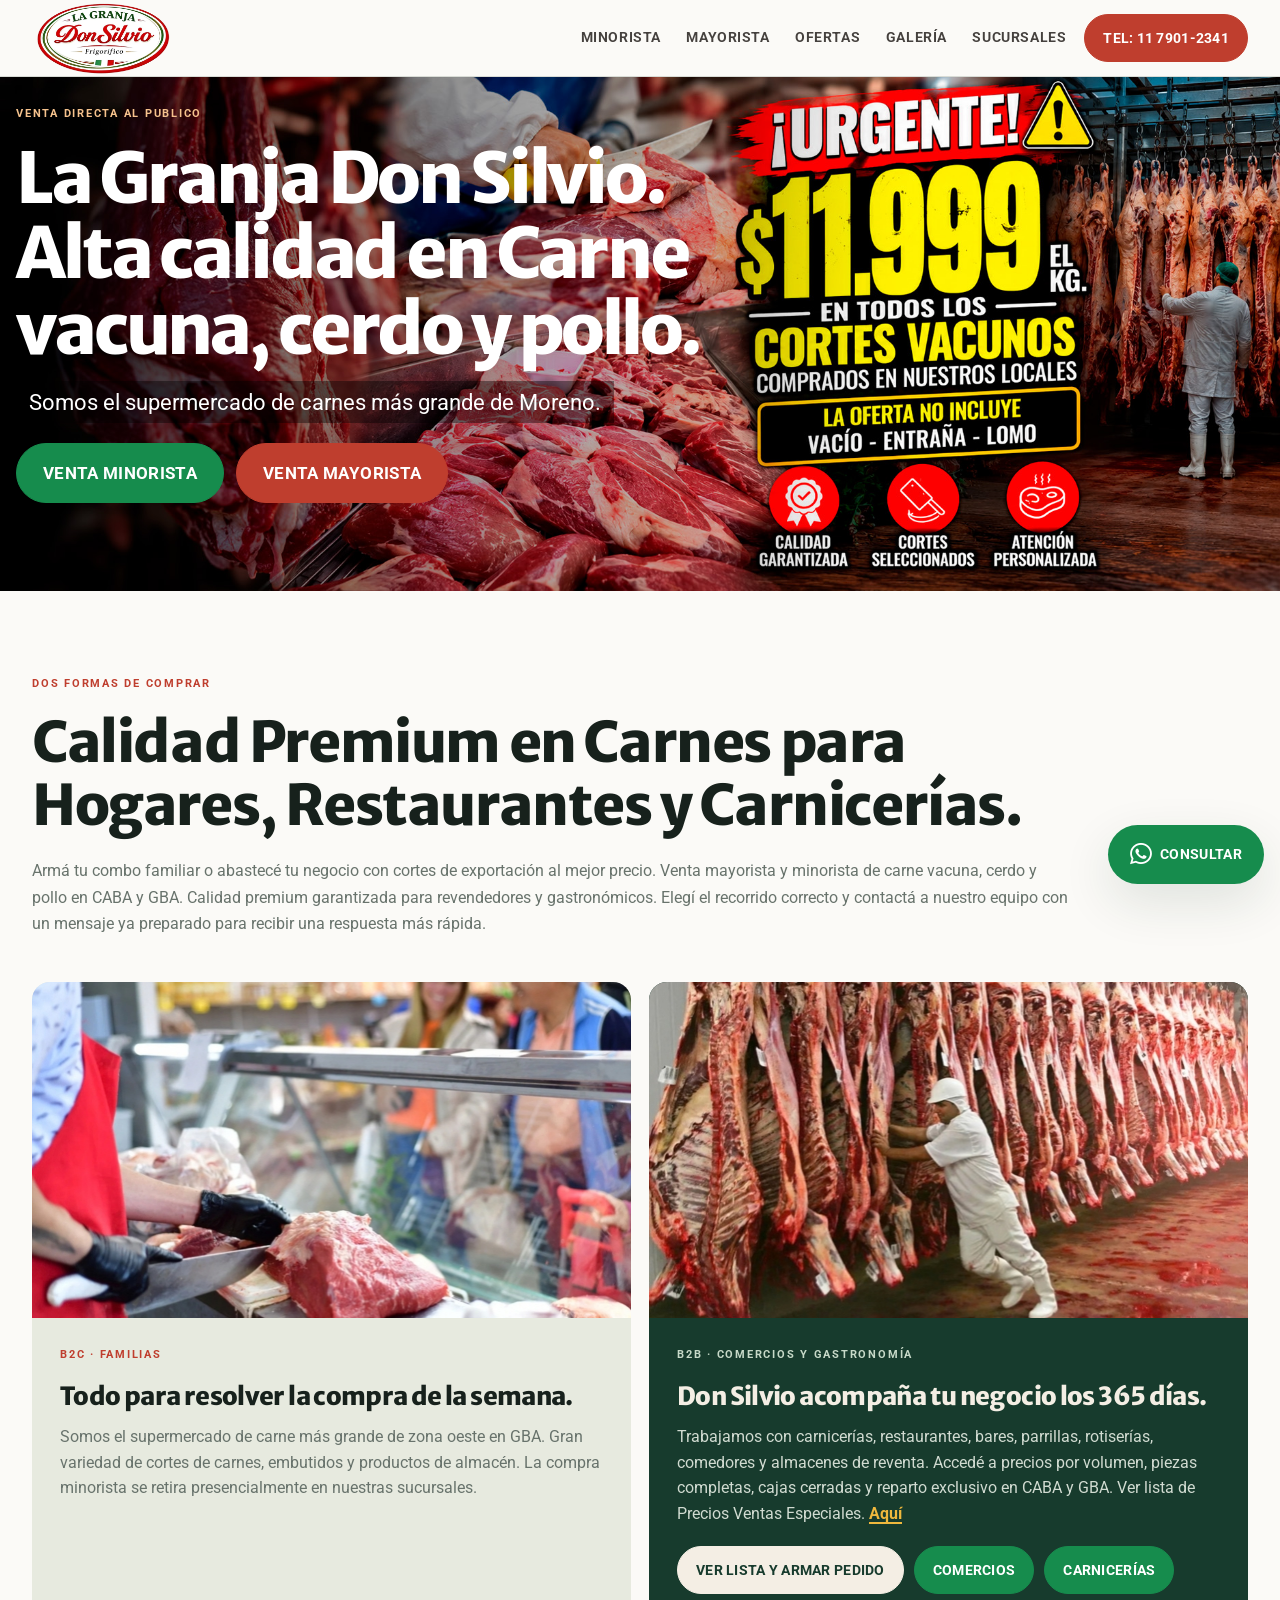
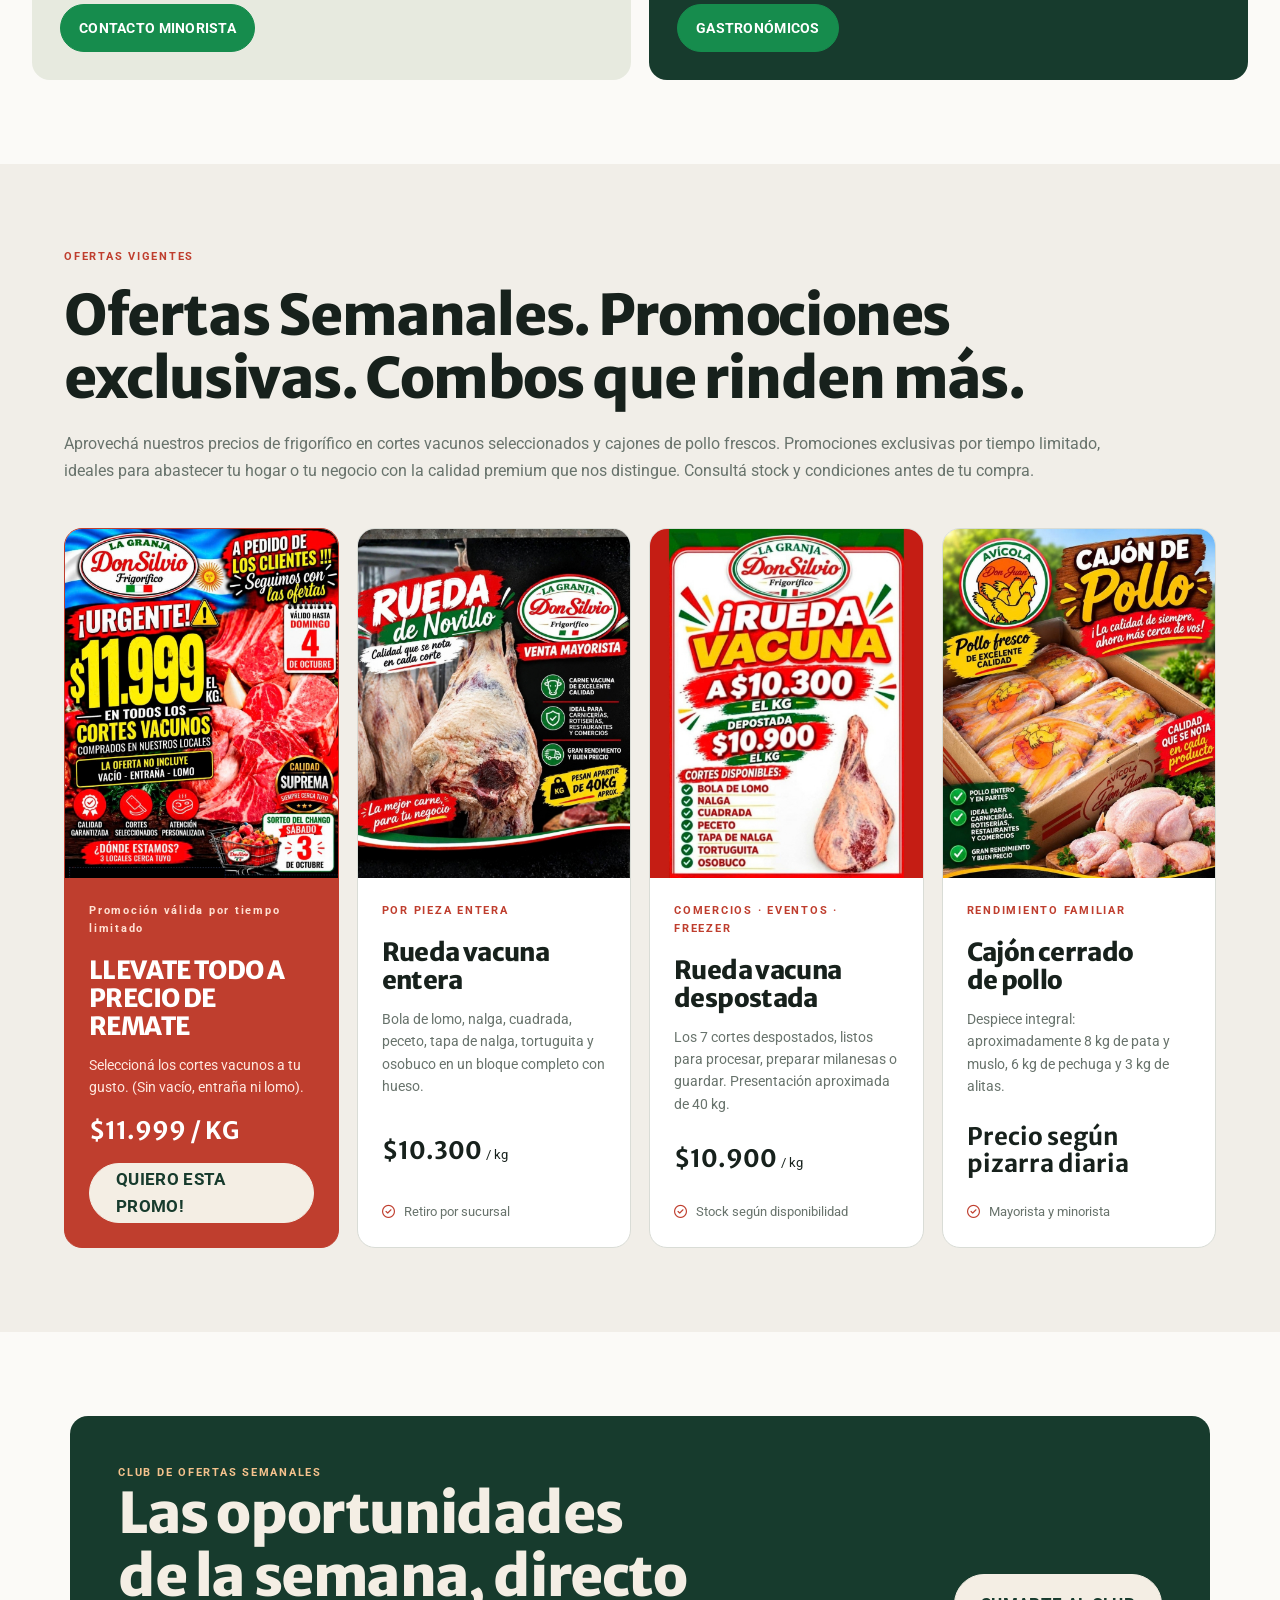
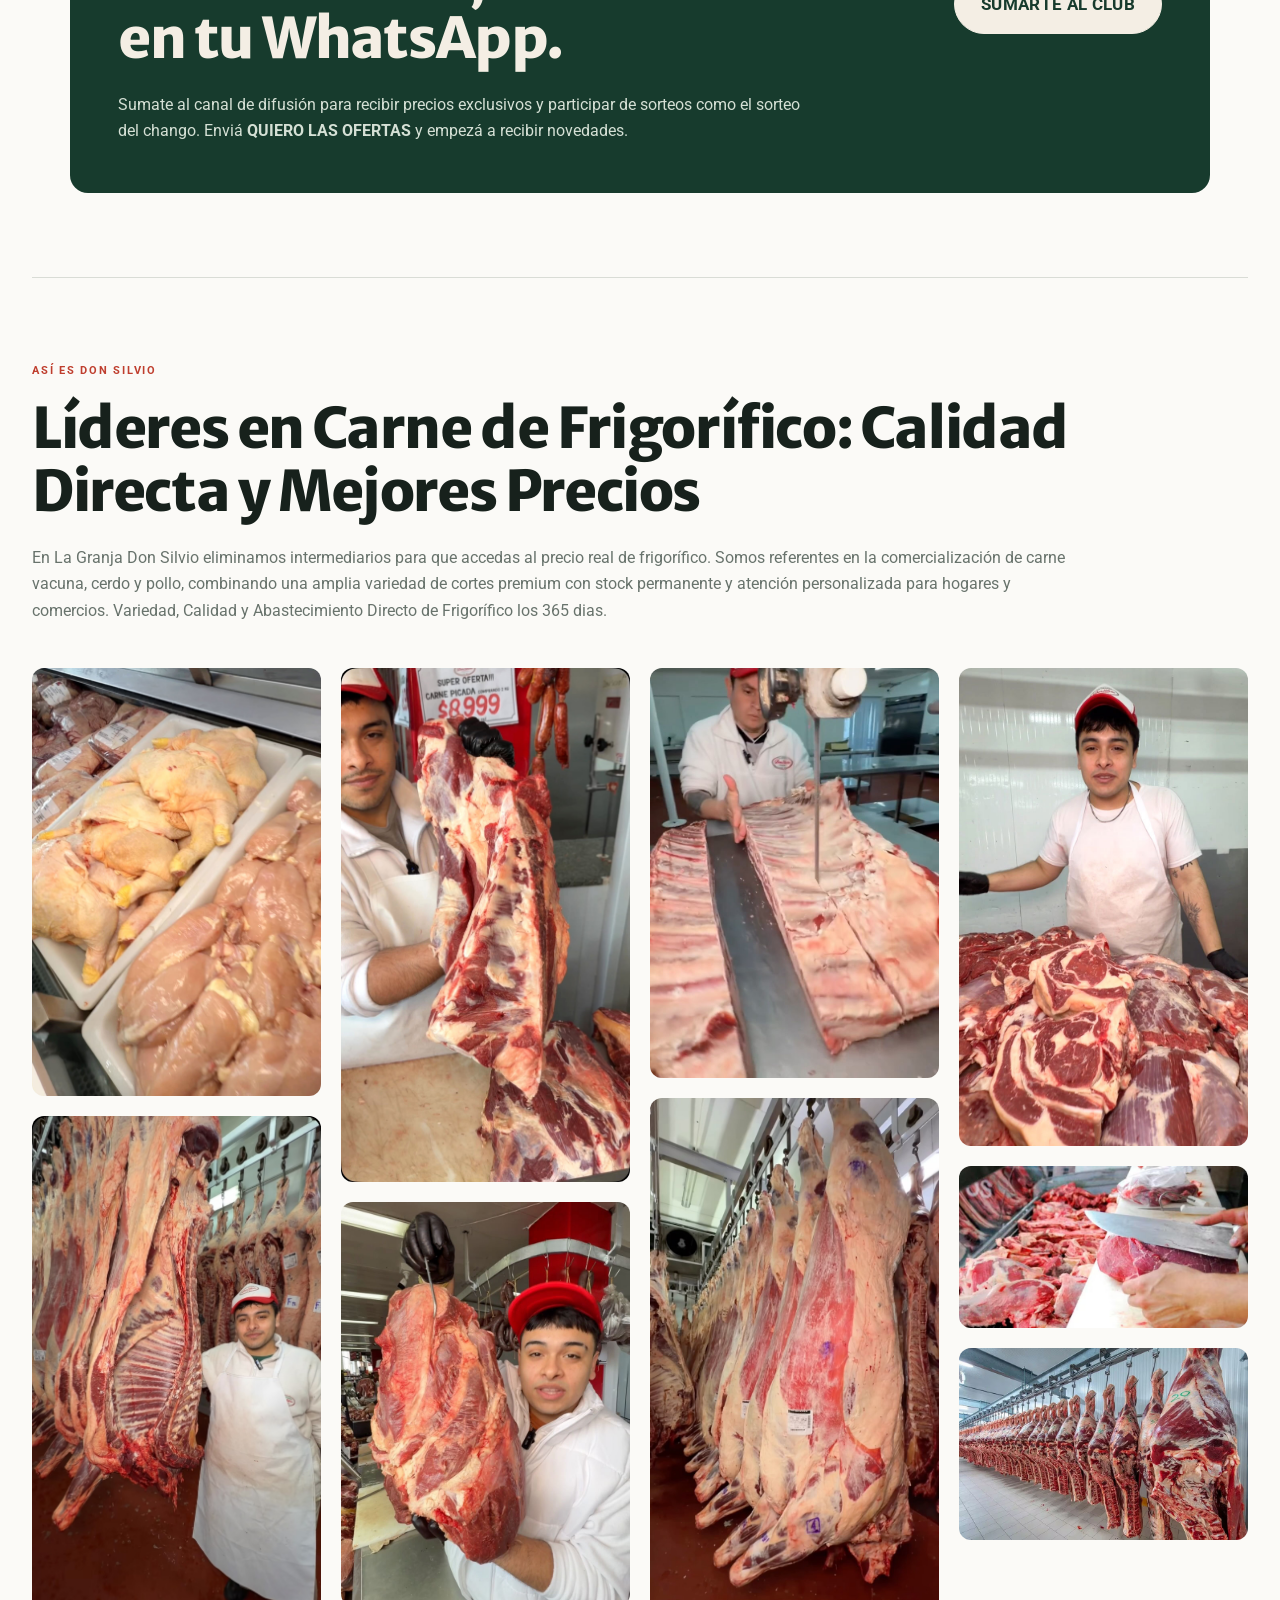
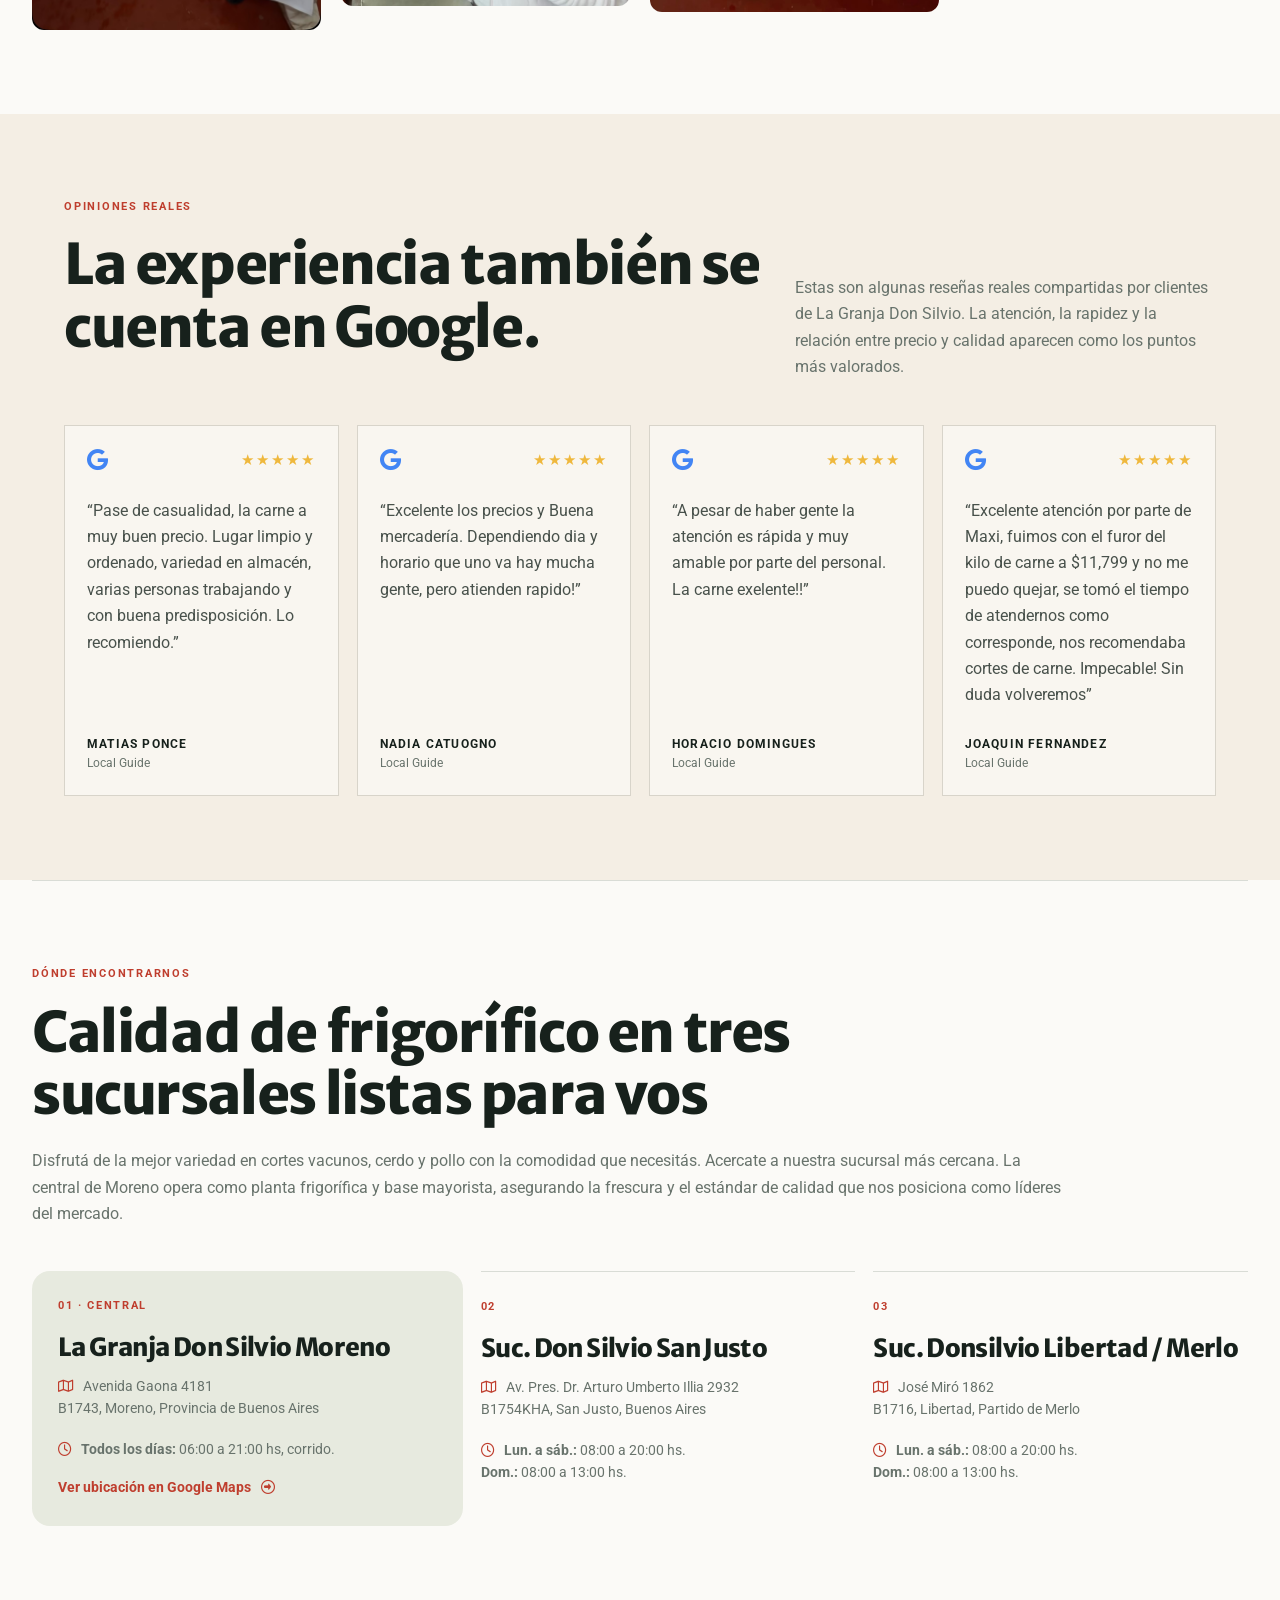
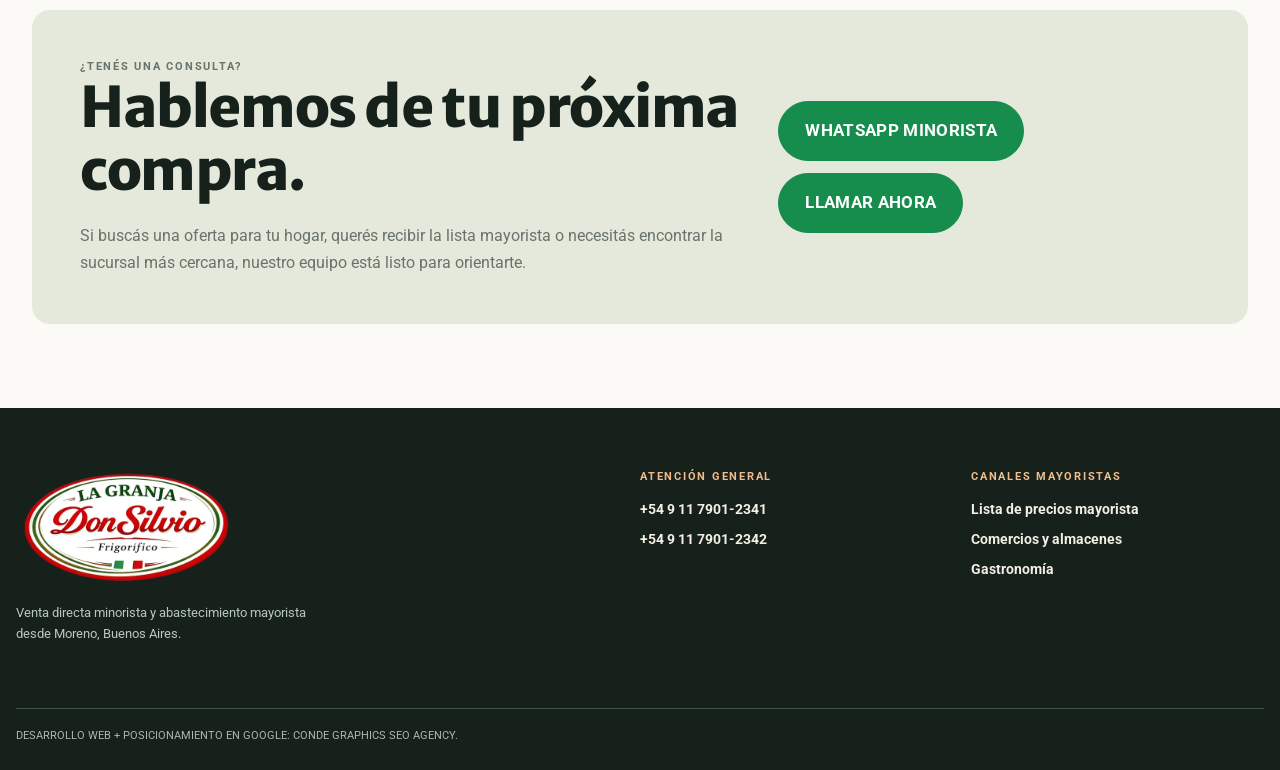
==== commit 13e14957: "Nav uppercase and Mayorista link Co-authored-by: Copilot App <223556219+Copilot@users.noreply.github" ====
--- a/index.html
+++ b/index.html
@@ -54,7 +54,7 @@
       </button>
       <nav class="main-nav" id="main-nav" aria-label="Navegación principal">
         <a href="#minorista">Minorista</a>
-        <a href="#mayorista">Mayorista</a>
+        <a href="https://lagranjadonsilvio.com/mayorista/">Mayorista</a>
         <a href="#ofertas">Ofertas</a>
         <a href="#galeria">Galería</a>
         <a href="#sucursales">Sucursales</a>
--- a/styles.css
+++ b/styles.css
@@ -1,4 +1,4 @@
-:root{--forest:#173b2d;--forest-2:#285943;--cream:#f4eee4;--paper:#fbfaf7;--paper-2:#f1eee8;--red:#bf3e2e;--ink:#17211c;--muted:#68736c;--line:#d9dcd6;--white:#fff;--gold:#efb83d;--shadow:0 18px 50px rgba(23,59,45,.12);--radius:18px}*{box-sizing:border-box}html{scroll-behavior:smooth}body{margin:0;overflow-x:clip;background:var(--paper);color:var(--ink);font-family:"Roboto",Arial,sans-serif;line-height:1.6}body.menu-open{overflow:hidden}body.menu-open::before{position:fixed;inset:0;z-index:90;background:rgba(0,0,0,.68);content:""}img{display:block;max-width:100%;height:auto}a{color:inherit}a:focus-visible,.button:focus-visible{outline:3px solid #efb83d;outline-offset:4px}.site-header{position:sticky;top:0;z-index:20;background:rgba(251,250,247,.96);border-bottom:1px solid var(--line);backdrop-filter:blur(14px)}.header-inner{width:min(1464px,calc(100% - 32px));min-height:76px;margin:auto;display:flex;align-items:center;justify-content:space-between;gap:18px}.brand{display:block;line-height:0;flex:0 0 auto}.brand img{width:142px;height:auto;object-fit:contain}.menu-toggle{display:none}main-nav a,.main-nav a{text-decoration:none;font-size:13px;font-weight:700}.main-nav a:hover{color:var(--red)}.button{display:inline-flex;align-items:center;justify-content:center;gap:10px;min-height:60px;padding:0 26px;border-radius:999px;background:var(--red);border:1px solid var(--red);color:#fff;text-decoration:none;font-size:17px;font-weight:700;text-transform:uppercase;letter-spacing:.02em;transition:transform .18s ease,background .18s ease}.button:hover{background:#a63225;transform:translateY(-2px)}.button-small{min-height:48px;padding:0 18px;font-size:14px}.button-outline{background:transparent;color:var(--forest);border-color:var(--forest)}.button-light{background:var(--cream);border-color:var(--cream);color:var(--forest)}.button-green{background:#168c4d;border-color:#168c4d;color:#fff}.button-green:hover{background:#127a41}.button-red{background:var(--red);border-color:var(--red);color:#fff}.button-red:hover{background:#a63225}.main-nav .mobile-nav-cta{display:none}.header-cta{display:flex}.section-wrap{width:min(1416px,100%);margin-inline:auto}.hero{display:block;min-height:clamp(620px,78vh,860px);padding:0;background:#173b2d url("img/hero-la-granja-don-silvio-2026.jpg") center top/100% auto no-repeat}.eyebrow,.kicker,.offer-tag{margin:0 0 18px;color:var(--red);font-size:11px;font-weight:700;letter-spacing:.16em}.hero h1,h2,h3{font-family:"Merriweather Sans",Arial,sans-serif;font-weight:800;line-height:1.12;letter-spacing:-.025em;overflow-wrap:break-word;text-wrap:pretty}.hero h1{line-height:1.08;letter-spacing:-.045em;text-wrap:wrap}.hero-copy{display:flex;flex-direction:column;justify-content:center;min-height:clamp(620px,78vh,860px);padding-top:120px;padding-bottom:64px;color:#fff}.hero .eyebrow{color:#f5c28d}.hero h1{max-width:700px;margin:0 0 22px;font-size:clamp(38px,9vw,70px)}h2{margin:0 0 22px;font-size:clamp(30px,5vw,56px)}h3{margin:0 0 14px;font-size:25px}.lead{max-width:650px;margin:0;color:var(--muted);font-size:18px}.hero .lead{display:block;width:fit-content;align-self:flex-start;max-width:760px;margin:0;padding:.2em .6em;background:rgba(0,0,0,.4);color:#fff;font-size:22px;line-height:1.5;text-transform:none;box-decoration-break:clone;-webkit-box-decoration-break:clone}.hero .button-outline{border-color:#fff;color:#fff}.hero .hero-notes{color:#f1f4ee}.hero-fullbleed .hero-copy{width:min(1416px,calc(100% - 32px));margin-inline:auto}.hero-actions{display:flex;flex-wrap:wrap;gap:12px;margin:30px 0 18px}.hero-notes{display:flex;flex-wrap:wrap;gap:18px;color:var(--muted);font-size:12px;font-weight:700}.hero-notes i,.card-note i,.branch-card address i,.branch-card p i{margin-right:6px;color:var(--red)}.hero-media{position:relative;overflow:hidden;min-height:390px;border-radius:var(--radius);background:var(--forest)}.hero-media img{width:100%;height:100%;min-height:390px;object-fit:cover}.hero-caption{position:absolute;left:18px;right:18px;bottom:18px;display:flex;flex-direction:column;padding:16px 18px;border-radius:12px;background:rgba(23,59,45,.88);color:#fff}.hero-caption span{font-size:11px;text-transform:uppercase;letter-spacing:.12em;opacity:.78}.hero-caption strong{font-family:"Merriweather Sans",sans-serif;font-size:19px}.text-link{display:inline-flex;align-items:center;gap:10px;margin-top:auto;color:var(--red);font-size:14px;font-weight:700;text-decoration:none}.text-link:hover{text-decoration:underline}.text-link-light{color:var(--cream)}.split-section,.offers,.gallery,.reviews,.branches{padding:84px 0}.section-heading{max-width:1040px;margin-bottom:44px}.section-heading>p:last-child{margin:0;color:var(--muted);font-size:16px;line-height:1.65}.segment-grid,.offer-grid,.reviews-grid,.branch-grid{display:grid;gap:18px}.segment-card{display:flex;flex-direction:column;align-items:stretch;padding:0;border-radius:var(--radius);overflow:hidden}.segment-card-light{background:#e7eadf}.segment-card-dark{background:var(--forest);color:var(--cream)}.segment-photo{width:100%;aspect-ratio:16/9;overflow:hidden;background:var(--paper-2)}.segment-photo img{width:100%;height:100%;object-fit:cover;display:block}.segment-body{display:flex;flex:1;flex-direction:column;align-items:flex-start;padding:28px}.segment-body>.button,.segment-body>.segment-actions{margin-top:auto}.segment-actions{display:flex;flex-wrap:wrap;gap:10px}.button-whatsapp{background:#168c4d;border-color:#168c4d;color:#fff}.button-whatsapp:hover{background:#127a41}.icon-whatsapp-outline{width:16px;height:16px;flex:none}.segment-card h3{font-size:clamp(18px,2.1vw,25px)}.segment-card p{max-width:640px;margin:0 0 20px;color:var(--muted)}.segment-card-dark p{color:#d1dbd1}.segment-card-dark .kicker{color:#c7d9c8}.offers{background:var(--paper-2);width:100%;padding:84px 16px}.offer-grid{grid-template-columns:1fr}.offer-card{overflow:hidden;display:flex;flex-direction:column;border:1px solid var(--line);border-radius:var(--radius);background:var(--white)}.offer-photo{display:block;aspect-ratio:auto;overflow:hidden;background:#ddd;cursor:zoom-in}.offer-photo img{width:100%;height:auto;object-fit:contain;transition:none}.offer-card:hover .offer-photo img{transform:none}.offer-content{display:flex;flex:1;flex-direction:column;align-items:flex-start;padding:24px}.offer-featured{background:var(--red);border-color:var(--red);color:#fff}.offer-featured .offer-tag{color:#ffe1d3}.offer-card p{margin:0 0 20px;color:var(--muted);font-size:14px}.offer-featured p{color:#ffe8df}.offer-card strong{margin-top:auto;margin-bottom:18px;font-family:"Merriweather Sans",sans-serif;font-size:24px;line-height:1.1}.offer-card small{font-family:Roboto,sans-serif;font-size:13px;font-weight:400}.card-note{margin-top:auto;color:var(--muted);font-size:13px}.club{display:flex;flex-direction:column;gap:32px;margin-block:84px;padding:48px;border-radius:var(--radius);background:var(--forest);color:var(--cream)}.club.section-wrap{width:min(1140px,100%)}.club h2{max-width:720px;text-wrap:balance}.club p{max-width:700px;margin:0;color:#d5e0d5;line-height:1.65}.club .eyebrow{color:#f5c28d}.gallery{border-top:1px solid var(--line)}.gallery-heading>p{margin:0;color:var(--muted);line-height:1.65}.gallery-grid{columns:2;column-gap:14px}.gallery-item{display:block;overflow:hidden;break-inside:avoid;margin:0 0 14px;border-radius:12px;background:var(--paper-2)}.gallery-item img{width:100%;height:auto;display:block;transition:transform .5s cubic-bezier(.22,.61,.36,1)}.gallery-item:hover img{transform:scale(1.045)}.gallery-item figcaption{display:none}.reviews{background:var(--cream);width:100%;padding:84px 16px}.reviews-top{display:grid;gap:28px;margin-bottom:44px}.reviews-top>p{max-width:430px;margin:0;color:var(--muted);line-height:1.65}.reviews-grid{grid-template-columns:repeat(1,minmax(0,1fr))}.review-card{display:flex;flex-direction:column;min-height:300px;padding:22px;border:1px solid #d8d4ca;background:rgba(255,255,255,.42)}.review-source{display:flex;align-items:center;justify-content:space-between;margin-bottom:26px}.review-source i{color:#4285f4;font-size:22px}.review-source span{color:var(--gold);font-size:15px;letter-spacing:2px}.review-card blockquote{margin:0 0 26px;color:#48514b;font-size:16px;line-height:1.65}.review-author{display:flex;flex-direction:column;margin-top:auto}.review-author strong{font-size:12px;letter-spacing:.1em;text-transform:uppercase}.review-author small{color:var(--muted);font-size:12px}.branches{border-top:1px solid var(--line)}.branch-grid{grid-template-columns:1fr}.branch-card{padding:26px 0;border-top:1px solid var(--line)}.branch-card:first-child{border-top:0}.branch-card-featured{padding:26px;border:0;border-radius:var(--radius);background:#e7eadf}.branch-number{display:block;margin-bottom:18px;color:var(--red);font-size:11px;font-weight:700;letter-spacing:.15em}.branch-card h3{font-size:25px}.branch-card address{margin-bottom:18px;font-style:normal;color:var(--muted);font-size:14px}.branch-card p{color:var(--muted);font-size:14px}.final-cta{display:flex;flex-direction:column;gap:32px;margin-bottom:84px;padding:48px;border-radius:var(--radius);background:#e4e9dc}.final-cta h2{max-width:700px}.final-cta p{max-width:700px;margin:0;color:var(--muted);line-height:1.65}.final-actions{display:flex;flex-wrap:wrap;gap:12px}.site-footer{padding:60px 16px 26px;background:var(--ink);color:var(--cream)}.footer-inner{width:min(1416px,100%);margin:auto;display:grid;gap:38px}.site-footer img{width:220px;height:auto;filter:none;margin-bottom:18px}.site-footer p{max-width:300px;color:#b9c7bb;font-size:13px}.footer-contact{display:flex;flex-direction:column;align-items:flex-start;gap:8px}.footer-contact .eyebrow{margin-bottom:4px;color:#eebc8d}.footer-contact a{font-size:14px;font-weight:700;text-decoration:none}.footer-contact a:hover{text-decoration:underline}.footer-bottom{display:flex;align-items:center;justify-content:space-between;gap:16px;width:min(1416px,100%);margin:50px auto 0;padding-top:18px;border-top:1px solid #405146;color:#aab8ad;font-size:11px}.whatsapp-float{position:fixed;right:16px;bottom:16px;z-index:30;display:inline-flex;align-items:center;gap:8px;padding:17px 22px;border-radius:999px;background:#168c4d;color:#fff;text-decoration:none;font-size:17px;font-weight:700;text-transform:uppercase;letter-spacing:.02em;box-shadow:var(--shadow)}.whatsapp-float i{font-size:25px}.whatsapp-float span{font-size:14px}@media(max-width:699px){.site-header{position:relative;z-index:100}.header-inner{min-height:auto;flex-wrap:nowrap;gap:1rem;padding:.65rem 0}.brand,.brand img{width:85px;height:85px}.menu-toggle{position:relative;display:grid;width:52px;height:52px;flex:0 0 52px;place-content:center;gap:5px;margin-left:auto;margin-right:0;padding:0;color:var(--ink);background:transparent;border:1px solid var(--ink);cursor:pointer}.menu-toggle span{display:block;width:24px;height:2px;background:currentColor;transition:transform .2s ease,opacity .2s ease}.menu-open .menu-toggle{color:var(--ink);border-color:var(--ink)}.menu-open .menu-toggle span:nth-child(1){transform:translateY(7px) rotate(45deg)}.menu-open .menu-toggle span:nth-child(2){opacity:0}.menu-open .menu-toggle span:nth-child(3){transform:translateY(-7px) rotate(-45deg)}.main-nav{position:fixed;top:76px;right:1rem;left:auto;z-index:110;display:none;width:280px;max-height:calc(100dvh - 92px);flex-direction:column;align-items:stretch;gap:0;margin:0;overflow-y:auto;padding:.5rem 1rem 1rem;color:#fff;background:rgba(23,33,28,.98);border:1px solid rgba(255,255,255,.2);box-shadow:0 20px 60px rgba(0,0,0,.34)}.menu-open .main-nav{display:flex}.main-nav>a:not(.mobile-nav-cta){min-height:56px;display:flex;align-items:center;padding:.75rem 0;color:#fff;border-bottom:1px solid rgba(255,255,255,.14);font-size:.86rem;letter-spacing:.12em;text-transform:uppercase}.main-nav .mobile-nav-cta{display:flex;width:100%;margin-top:1rem;color:#fff;background:var(--red);border-color:var(--red)}.header-cta{display:none}.hero{background-size:cover;background-position:left top}.hero .lead{font-size:18px}.section-wrap{width:calc(100% - 32px)}.offers>.section-wrap,.reviews>.section-wrap{width:100%}.intro-band-inner{width:calc(100% - 32px);padding-top:34px;padding-bottom:34px}.split-section,.gallery,.branches{padding-top:68px;padding-bottom:68px}.section-heading{margin-bottom:28px}.section-heading>p:last-child,.gallery-heading>p,.reviews-top>p{font-size:16px;line-height:1.6}.branch-card-featured{padding:26px 22px}.branch-card h3{font-size:clamp(23px,7vw,28px);overflow-wrap:anywhere}.branch-card address,.branch-card p{overflow-wrap:anywhere}.club,.final-cta{width:calc(100% - 32px)}.whatsapp-float{right:12px;bottom:12px;max-width:calc(100vw - 24px);padding:14px 18px}.whatsapp-float span{font-size:13px}}@media(min-width:700px){.site-header{position:sticky}.hero{min-height:0;aspect-ratio:1874 / 753}.hero-copy{min-height:0;justify-content:flex-start}.offers,.reviews{padding-inline:32px}.header-inner{width:min(1416px,calc(100% - 64px));min-height:76px;justify-content:space-between}.menu-toggle{display:none}.main-nav{position:static;display:flex;align-items:center;justify-content:center;gap:clamp(1rem,2vw,2rem);margin-left:auto;margin-right:0;flex-direction:row;max-height:none;padding:0;color:inherit;background:transparent;border:none;box-shadow:none;top:auto;right:auto;left:auto;z-index:auto;max-height:none}.main-nav>a:not(.mobile-nav-cta){min-height:auto;padding:0;border-bottom:none;font-size:.9rem;font-weight:650;color:#45413e;text-transform:none;letter-spacing:0}.main-nav>a:not(.mobile-nav-cta):hover{color:var(--red)}.main-nav .mobile-nav-cta{display:none}.header-cta{display:inline-flex}.hero{padding:0}.hero-copy{padding-top:28px;padding-bottom:28px}.hero h1{font-size:70px;margin-bottom:14px}.hero-actions{margin:20px 0 12px}.hero-media{min-height:500px}.hero-media img{min-height:500px}.intro-band-inner{flex-direction:row;align-items:center;justify-content:space-between;gap:40px;padding:42px 0}.segment-grid,.reviews-grid,.branch-grid{grid-template-columns:repeat(2,minmax(0,1fr))}.offer-grid{grid-template-columns:repeat(2,minmax(0,1fr))}.club{flex-direction:row;align-items:center;justify-content:space-between;gap:40px}.reviews-top{grid-template-columns:minmax(0,1.25fr) minmax(240px,.75fr);align-items:end}.gallery-grid{columns:3;column-gap:18px}.gallery-item{margin-bottom:18px}.footer-inner{grid-template-columns:2fr 1fr 1fr}.final-cta{flex-direction:row;align-items:center;justify-content:space-between}}@media(min-width:700px) and (max-width:1049px){.hero-copy{padding-top:16px;padding-bottom:16px}.hero h1{font-size:56px}.hero .lead{font-size:18px}.hero-actions{margin:14px 0 10px}.hero-notes{gap:12px;font-size:11px}}@media(min-width:1050px){.section-wrap{width:min(1416px,calc(100% - 64px))}.offer-grid{grid-template-columns:repeat(4,minmax(0,1fr))}.reviews-grid{grid-template-columns:repeat(4,minmax(0,1fr))}.branch-grid{grid-template-columns:1.15fr 1fr 1fr}.gallery-grid{columns:4;column-gap:20px}.gallery-item{margin-bottom:20px}}.lightbox{display:none;position:fixed;inset:0;z-index:100;align-items:center;justify-content:center;padding:24px}.lightbox:target{display:flex}.lightbox-backdrop{position:absolute;inset:0;background:rgba(9,20,15,.88);cursor:zoom-out}.lightbox-content{position:relative;z-index:1;display:flex;align-items:center;justify-content:center;max-width:calc(100vw - 48px);max-height:calc(100vh - 48px)}.lightbox-content img{display:block;width:auto;height:auto;max-width:calc(100vw - 48px);max-height:calc(100vh - 48px);object-fit:contain;box-shadow:0 20px 70px rgba(0,0,0,.4)}.lightbox-close{position:absolute;top:-14px;right:-14px;z-index:2;display:grid;place-items:center;width:42px;height:42px;border:2px solid #fff;border-radius:50%;background:var(--forest);color:#fff;text-decoration:none;font-size:30px;line-height:1}.sr-only{position:absolute;width:1px;height:1px;padding:0;margin:-1px;overflow:hidden;clip:rect(0,0,0,0);white-space:nowrap;border:0}@media(max-width:699px){.lightbox{padding:16px}.lightbox-content,.lightbox-content img{max-width:calc(100vw - 32px);max-height:calc(100vh - 32px)}.lightbox-close{top:-10px;right:-10px}}@media(prefers-reduced-motion:reduce){html{scroll-behavior:auto}*,*:before,*:after{transition-duration:.01ms!important}}
+:root{--forest:#173b2d;--forest-2:#285943;--cream:#f4eee4;--paper:#fbfaf7;--paper-2:#f1eee8;--red:#bf3e2e;--ink:#17211c;--muted:#68736c;--line:#d9dcd6;--white:#fff;--gold:#efb83d;--shadow:0 18px 50px rgba(23,59,45,.12);--radius:18px}*{box-sizing:border-box}html{scroll-behavior:smooth}body{margin:0;overflow-x:clip;background:var(--paper);color:var(--ink);font-family:"Roboto",Arial,sans-serif;line-height:1.6}body.menu-open{overflow:hidden}body.menu-open::before{position:fixed;inset:0;z-index:90;background:rgba(0,0,0,.68);content:""}img{display:block;max-width:100%;height:auto}a{color:inherit}a:focus-visible,.button:focus-visible{outline:3px solid #efb83d;outline-offset:4px}.site-header{position:sticky;top:0;z-index:20;background:rgba(251,250,247,.96);border-bottom:1px solid var(--line);backdrop-filter:blur(14px)}.header-inner{width:min(1464px,calc(100% - 32px));min-height:76px;margin:auto;display:flex;align-items:center;justify-content:space-between;gap:18px}.brand{display:block;line-height:0;flex:0 0 auto}.brand img{width:142px;height:auto;object-fit:contain}.menu-toggle{display:none}main-nav a,.main-nav a{text-decoration:none;font-size:13px;font-weight:700}.main-nav a:hover{color:var(--red)}.button{display:inline-flex;align-items:center;justify-content:center;gap:10px;min-height:60px;padding:0 26px;border-radius:999px;background:var(--red);border:1px solid var(--red);color:#fff;text-decoration:none;font-size:17px;font-weight:700;text-transform:uppercase;letter-spacing:.02em;transition:transform .18s ease,background .18s ease}.button:hover{background:#a63225;transform:translateY(-2px)}.button-small{min-height:48px;padding:0 18px;font-size:14px}.button-outline{background:transparent;color:var(--forest);border-color:var(--forest)}.button-light{background:var(--cream);border-color:var(--cream);color:var(--forest)}.button-green{background:#168c4d;border-color:#168c4d;color:#fff}.button-green:hover{background:#127a41}.button-red{background:var(--red);border-color:var(--red);color:#fff}.button-red:hover{background:#a63225}.main-nav .mobile-nav-cta{display:none}.header-cta{display:flex}.section-wrap{width:min(1416px,100%);margin-inline:auto}.hero{display:block;min-height:clamp(620px,78vh,860px);padding:0;background:#173b2d url("img/hero-la-granja-don-silvio-2026.jpg") center top/100% auto no-repeat}.eyebrow,.kicker,.offer-tag{margin:0 0 18px;color:var(--red);font-size:11px;font-weight:700;letter-spacing:.16em}.hero h1,h2,h3{font-family:"Merriweather Sans",Arial,sans-serif;font-weight:800;line-height:1.12;letter-spacing:-.025em;overflow-wrap:break-word;text-wrap:pretty}.hero h1{line-height:1.08;letter-spacing:-.045em;text-wrap:wrap}.hero-copy{display:flex;flex-direction:column;justify-content:center;min-height:clamp(620px,78vh,860px);padding-top:120px;padding-bottom:64px;color:#fff}.hero .eyebrow{color:#f5c28d}.hero h1{max-width:700px;margin:0 0 22px;font-size:clamp(38px,9vw,70px)}h2{margin:0 0 22px;font-size:clamp(30px,5vw,56px)}h3{margin:0 0 14px;font-size:25px}.lead{max-width:650px;margin:0;color:var(--muted);font-size:18px}.hero .lead{display:block;width:fit-content;align-self:flex-start;max-width:760px;margin:0;padding:.2em .6em;background:rgba(0,0,0,.4);color:#fff;font-size:22px;line-height:1.5;text-transform:none;box-decoration-break:clone;-webkit-box-decoration-break:clone}.hero .button-outline{border-color:#fff;color:#fff}.hero .hero-notes{color:#f1f4ee}.hero-fullbleed .hero-copy{width:min(1416px,calc(100% - 32px));margin-inline:auto}.hero-actions{display:flex;flex-wrap:wrap;gap:12px;margin:30px 0 18px}.hero-notes{display:flex;flex-wrap:wrap;gap:18px;color:var(--muted);font-size:12px;font-weight:700}.hero-notes i,.card-note i,.branch-card address i,.branch-card p i{margin-right:6px;color:var(--red)}.hero-media{position:relative;overflow:hidden;min-height:390px;border-radius:var(--radius);background:var(--forest)}.hero-media img{width:100%;height:100%;min-height:390px;object-fit:cover}.hero-caption{position:absolute;left:18px;right:18px;bottom:18px;display:flex;flex-direction:column;padding:16px 18px;border-radius:12px;background:rgba(23,59,45,.88);color:#fff}.hero-caption span{font-size:11px;text-transform:uppercase;letter-spacing:.12em;opacity:.78}.hero-caption strong{font-family:"Merriweather Sans",sans-serif;font-size:19px}.text-link{display:inline-flex;align-items:center;gap:10px;margin-top:auto;color:var(--red);font-size:14px;font-weight:700;text-decoration:none}.text-link:hover{text-decoration:underline}.text-link-light{color:var(--cream)}.split-section,.offers,.gallery,.reviews,.branches{padding:84px 0}.section-heading{max-width:1040px;margin-bottom:44px}.section-heading>p:last-child{margin:0;color:var(--muted);font-size:16px;line-height:1.65}.segment-grid,.offer-grid,.reviews-grid,.branch-grid{display:grid;gap:18px}.segment-card{display:flex;flex-direction:column;align-items:stretch;padding:0;border-radius:var(--radius);overflow:hidden}.segment-card-light{background:#e7eadf}.segment-card-dark{background:var(--forest);color:var(--cream)}.segment-photo{width:100%;aspect-ratio:16/9;overflow:hidden;background:var(--paper-2)}.segment-photo img{width:100%;height:100%;object-fit:cover;display:block}.segment-body{display:flex;flex:1;flex-direction:column;align-items:flex-start;padding:28px}.segment-body>.button,.segment-body>.segment-actions{margin-top:auto}.segment-actions{display:flex;flex-wrap:wrap;gap:10px}.button-whatsapp{background:#168c4d;border-color:#168c4d;color:#fff}.button-whatsapp:hover{background:#127a41}.icon-whatsapp-outline{width:16px;height:16px;flex:none}.segment-card h3{font-size:clamp(18px,2.1vw,25px)}.segment-card p{max-width:640px;margin:0 0 20px;color:var(--muted)}.segment-card-dark p{color:#d1dbd1}.segment-card-dark .kicker{color:#c7d9c8}.offers{background:var(--paper-2);width:100%;padding:84px 16px}.offer-grid{grid-template-columns:1fr}.offer-card{overflow:hidden;display:flex;flex-direction:column;border:1px solid var(--line);border-radius:var(--radius);background:var(--white)}.offer-photo{display:block;aspect-ratio:auto;overflow:hidden;background:#ddd;cursor:zoom-in}.offer-photo img{width:100%;height:auto;object-fit:contain;transition:none}.offer-card:hover .offer-photo img{transform:none}.offer-content{display:flex;flex:1;flex-direction:column;align-items:flex-start;padding:24px}.offer-featured{background:var(--red);border-color:var(--red);color:#fff}.offer-featured .offer-tag{color:#ffe1d3}.offer-card p{margin:0 0 20px;color:var(--muted);font-size:14px}.offer-featured p{color:#ffe8df}.offer-card strong{margin-top:auto;margin-bottom:18px;font-family:"Merriweather Sans",sans-serif;font-size:24px;line-height:1.1}.offer-card small{font-family:Roboto,sans-serif;font-size:13px;font-weight:400}.card-note{margin-top:auto;color:var(--muted);font-size:13px}.club{display:flex;flex-direction:column;gap:32px;margin-block:84px;padding:48px;border-radius:var(--radius);background:var(--forest);color:var(--cream)}.club.section-wrap{width:min(1140px,100%)}.club h2{max-width:720px;text-wrap:balance}.club p{max-width:700px;margin:0;color:#d5e0d5;line-height:1.65}.club .eyebrow{color:#f5c28d}.gallery{border-top:1px solid var(--line)}.gallery-heading>p{margin:0;color:var(--muted);line-height:1.65}.gallery-grid{columns:2;column-gap:14px}.gallery-item{display:block;overflow:hidden;break-inside:avoid;margin:0 0 14px;border-radius:12px;background:var(--paper-2)}.gallery-item img{width:100%;height:auto;display:block;transition:transform .5s cubic-bezier(.22,.61,.36,1)}.gallery-item:hover img{transform:scale(1.045)}.gallery-item figcaption{display:none}.reviews{background:var(--cream);width:100%;padding:84px 16px}.reviews-top{display:grid;gap:28px;margin-bottom:44px}.reviews-top>p{max-width:430px;margin:0;color:var(--muted);line-height:1.65}.reviews-grid{grid-template-columns:repeat(1,minmax(0,1fr))}.review-card{display:flex;flex-direction:column;min-height:300px;padding:22px;border:1px solid #d8d4ca;background:rgba(255,255,255,.42)}.review-source{display:flex;align-items:center;justify-content:space-between;margin-bottom:26px}.review-source i{color:#4285f4;font-size:22px}.review-source span{color:var(--gold);font-size:15px;letter-spacing:2px}.review-card blockquote{margin:0 0 26px;color:#48514b;font-size:16px;line-height:1.65}.review-author{display:flex;flex-direction:column;margin-top:auto}.review-author strong{font-size:12px;letter-spacing:.1em;text-transform:uppercase}.review-author small{color:var(--muted);font-size:12px}.branches{border-top:1px solid var(--line)}.branch-grid{grid-template-columns:1fr}.branch-card{padding:26px 0;border-top:1px solid var(--line)}.branch-card:first-child{border-top:0}.branch-card-featured{padding:26px;border:0;border-radius:var(--radius);background:#e7eadf}.branch-number{display:block;margin-bottom:18px;color:var(--red);font-size:11px;font-weight:700;letter-spacing:.15em}.branch-card h3{font-size:25px}.branch-card address{margin-bottom:18px;font-style:normal;color:var(--muted);font-size:14px}.branch-card p{color:var(--muted);font-size:14px}.final-cta{display:flex;flex-direction:column;gap:32px;margin-bottom:84px;padding:48px;border-radius:var(--radius);background:#e4e9dc}.final-cta h2{max-width:700px}.final-cta p{max-width:700px;margin:0;color:var(--muted);line-height:1.65}.final-actions{display:flex;flex-wrap:wrap;gap:12px}.site-footer{padding:60px 16px 26px;background:var(--ink);color:var(--cream)}.footer-inner{width:min(1416px,100%);margin:auto;display:grid;gap:38px}.site-footer img{width:220px;height:auto;filter:none;margin-bottom:18px}.site-footer p{max-width:300px;color:#b9c7bb;font-size:13px}.footer-contact{display:flex;flex-direction:column;align-items:flex-start;gap:8px}.footer-contact .eyebrow{margin-bottom:4px;color:#eebc8d}.footer-contact a{font-size:14px;font-weight:700;text-decoration:none}.footer-contact a:hover{text-decoration:underline}.footer-bottom{display:flex;align-items:center;justify-content:space-between;gap:16px;width:min(1416px,100%);margin:50px auto 0;padding-top:18px;border-top:1px solid #405146;color:#aab8ad;font-size:11px}.whatsapp-float{position:fixed;right:16px;bottom:16px;z-index:30;display:inline-flex;align-items:center;gap:8px;padding:17px 22px;border-radius:999px;background:#168c4d;color:#fff;text-decoration:none;font-size:17px;font-weight:700;text-transform:uppercase;letter-spacing:.02em;box-shadow:var(--shadow)}.whatsapp-float i{font-size:25px}.whatsapp-float span{font-size:14px}@media(max-width:699px){.site-header{position:relative;z-index:100}.header-inner{min-height:auto;flex-wrap:nowrap;gap:1rem;padding:.65rem 0}.brand,.brand img{width:85px;height:85px}.menu-toggle{position:relative;display:grid;width:52px;height:52px;flex:0 0 52px;place-content:center;gap:5px;margin-left:auto;margin-right:0;padding:0;color:var(--ink);background:transparent;border:1px solid var(--ink);cursor:pointer}.menu-toggle span{display:block;width:24px;height:2px;background:currentColor;transition:transform .2s ease,opacity .2s ease}.menu-open .menu-toggle{color:var(--ink);border-color:var(--ink)}.menu-open .menu-toggle span:nth-child(1){transform:translateY(7px) rotate(45deg)}.menu-open .menu-toggle span:nth-child(2){opacity:0}.menu-open .menu-toggle span:nth-child(3){transform:translateY(-7px) rotate(-45deg)}.main-nav{position:fixed;top:76px;right:1rem;left:auto;z-index:110;display:none;width:280px;max-height:calc(100dvh - 92px);flex-direction:column;align-items:stretch;gap:0;margin:0;overflow-y:auto;padding:.5rem 1rem 1rem;color:#fff;background:rgba(23,33,28,.98);border:1px solid rgba(255,255,255,.2);box-shadow:0 20px 60px rgba(0,0,0,.34)}.menu-open .main-nav{display:flex}.main-nav>a:not(.mobile-nav-cta){min-height:56px;display:flex;align-items:center;padding:.75rem 0;color:#fff;border-bottom:1px solid rgba(255,255,255,.14);font-size:.86rem;letter-spacing:.12em;text-transform:uppercase}.main-nav .mobile-nav-cta{display:flex;width:100%;margin-top:1rem;color:#fff;background:var(--red);border-color:var(--red)}.header-cta{display:none}.hero{background-size:cover;background-position:left top}.hero .lead{font-size:18px}.section-wrap{width:calc(100% - 32px)}.offers>.section-wrap,.reviews>.section-wrap{width:100%}.intro-band-inner{width:calc(100% - 32px);padding-top:34px;padding-bottom:34px}.split-section,.gallery,.branches{padding-top:68px;padding-bottom:68px}.section-heading{margin-bottom:28px}.section-heading>p:last-child,.gallery-heading>p,.reviews-top>p{font-size:16px;line-height:1.6}.branch-card-featured{padding:26px 22px}.branch-card h3{font-size:clamp(23px,7vw,28px);overflow-wrap:anywhere}.branch-card address,.branch-card p{overflow-wrap:anywhere}.club,.final-cta{width:calc(100% - 32px)}.whatsapp-float{right:12px;bottom:12px;max-width:calc(100vw - 24px);padding:14px 18px}.whatsapp-float span{font-size:13px}}@media(min-width:700px){.site-header{position:sticky}.hero{min-height:0;aspect-ratio:1874 / 753}.hero-copy{min-height:0;justify-content:flex-start}.offers,.reviews{padding-inline:32px}.header-inner{width:min(1416px,calc(100% - 64px));min-height:76px;justify-content:space-between}.menu-toggle{display:none}.main-nav{position:static;display:flex;align-items:center;justify-content:center;gap:clamp(1rem,2vw,2rem);margin-left:auto;margin-right:0;flex-direction:row;max-height:none;padding:0;color:inherit;background:transparent;border:none;box-shadow:none;top:auto;right:auto;left:auto;z-index:auto;max-height:none}.main-nav>a:not(.mobile-nav-cta){min-height:auto;padding:0;border-bottom:none;font-size:.9rem;font-weight:650;color:#45413e;text-transform:uppercase;letter-spacing:.04em}.main-nav>a:not(.mobile-nav-cta):hover{color:var(--red)}.main-nav .mobile-nav-cta{display:none}.header-cta{display:inline-flex}.hero{padding:0}.hero-copy{padding-top:28px;padding-bottom:28px}.hero h1{font-size:70px;margin-bottom:14px}.hero-actions{margin:20px 0 12px}.hero-media{min-height:500px}.hero-media img{min-height:500px}.intro-band-inner{flex-direction:row;align-items:center;justify-content:space-between;gap:40px;padding:42px 0}.segment-grid,.reviews-grid,.branch-grid{grid-template-columns:repeat(2,minmax(0,1fr))}.offer-grid{grid-template-columns:repeat(2,minmax(0,1fr))}.club{flex-direction:row;align-items:center;justify-content:space-between;gap:40px}.reviews-top{grid-template-columns:minmax(0,1.25fr) minmax(240px,.75fr);align-items:end}.gallery-grid{columns:3;column-gap:18px}.gallery-item{margin-bottom:18px}.footer-inner{grid-template-columns:2fr 1fr 1fr}.final-cta{flex-direction:row;align-items:center;justify-content:space-between}}@media(min-width:700px) and (max-width:1049px){.hero-copy{padding-top:16px;padding-bottom:16px}.hero h1{font-size:56px}.hero .lead{font-size:18px}.hero-actions{margin:14px 0 10px}.hero-notes{gap:12px;font-size:11px}}@media(min-width:1050px){.section-wrap{width:min(1416px,calc(100% - 64px))}.offer-grid{grid-template-columns:repeat(4,minmax(0,1fr))}.reviews-grid{grid-template-columns:repeat(4,minmax(0,1fr))}.branch-grid{grid-template-columns:1.15fr 1fr 1fr}.gallery-grid{columns:4;column-gap:20px}.gallery-item{margin-bottom:20px}}.lightbox{display:none;position:fixed;inset:0;z-index:100;align-items:center;justify-content:center;padding:24px}.lightbox:target{display:flex}.lightbox-backdrop{position:absolute;inset:0;background:rgba(9,20,15,.88);cursor:zoom-out}.lightbox-content{position:relative;z-index:1;display:flex;align-items:center;justify-content:center;max-width:calc(100vw - 48px);max-height:calc(100vh - 48px)}.lightbox-content img{display:block;width:auto;height:auto;max-width:calc(100vw - 48px);max-height:calc(100vh - 48px);object-fit:contain;box-shadow:0 20px 70px rgba(0,0,0,.4)}.lightbox-close{position:absolute;top:-14px;right:-14px;z-index:2;display:grid;place-items:center;width:42px;height:42px;border:2px solid #fff;border-radius:50%;background:var(--forest);color:#fff;text-decoration:none;font-size:30px;line-height:1}.sr-only{position:absolute;width:1px;height:1px;padding:0;margin:-1px;overflow:hidden;clip:rect(0,0,0,0);white-space:nowrap;border:0}@media(max-width:699px){.lightbox{padding:16px}.lightbox-content,.lightbox-content img{max-width:calc(100vw - 32px);max-height:calc(100vh - 32px)}.lightbox-close{top:-10px;right:-10px}}@media(prefers-reduced-motion:reduce){html{scroll-behavior:auto}*,*:before,*:after{transition-duration:.01ms!important}}
 
 .footer-bottom a,.footer-bottom a:hover,.footer-bottom a:focus{color:#aab8ad;text-decoration:none;text-transform:uppercase}
 .inline-link{color:var(--gold);font-weight:700;text-decoration:underline;text-underline-offset:3px;text-decoration-thickness:2px}
